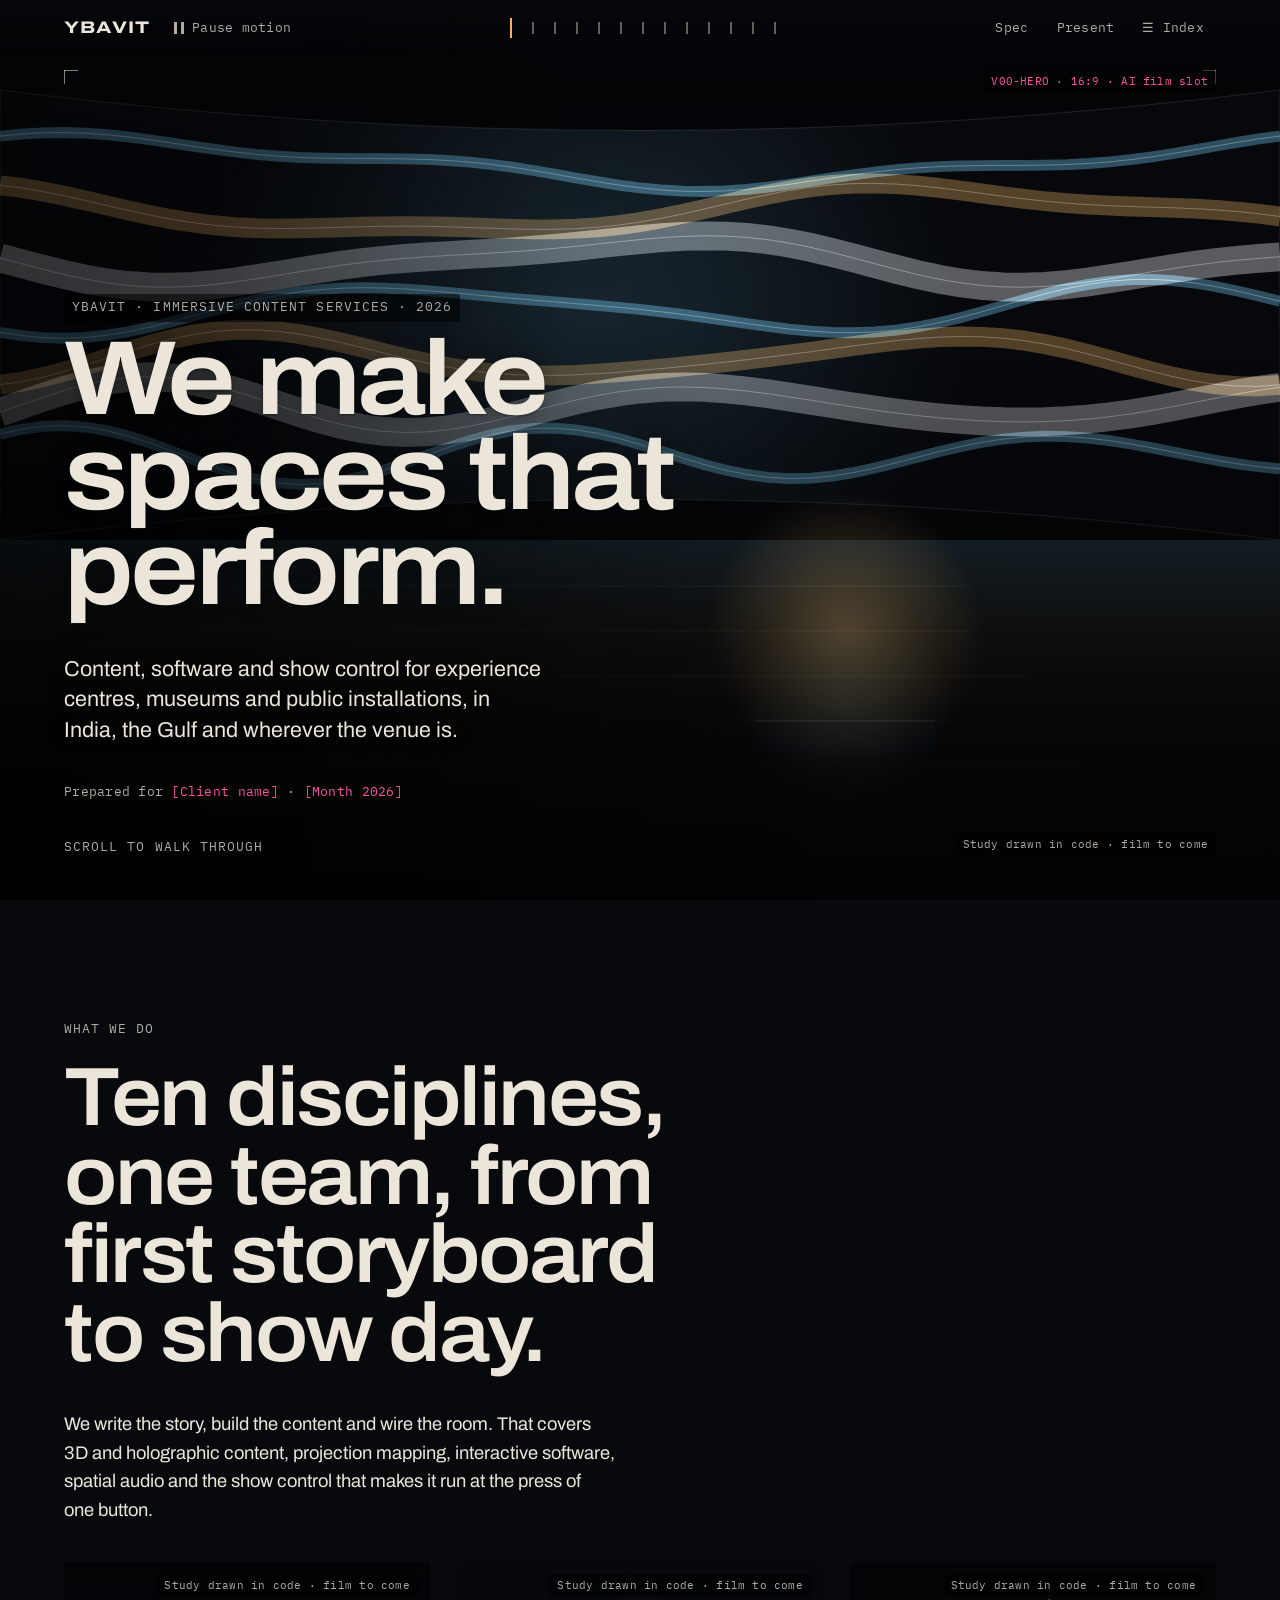
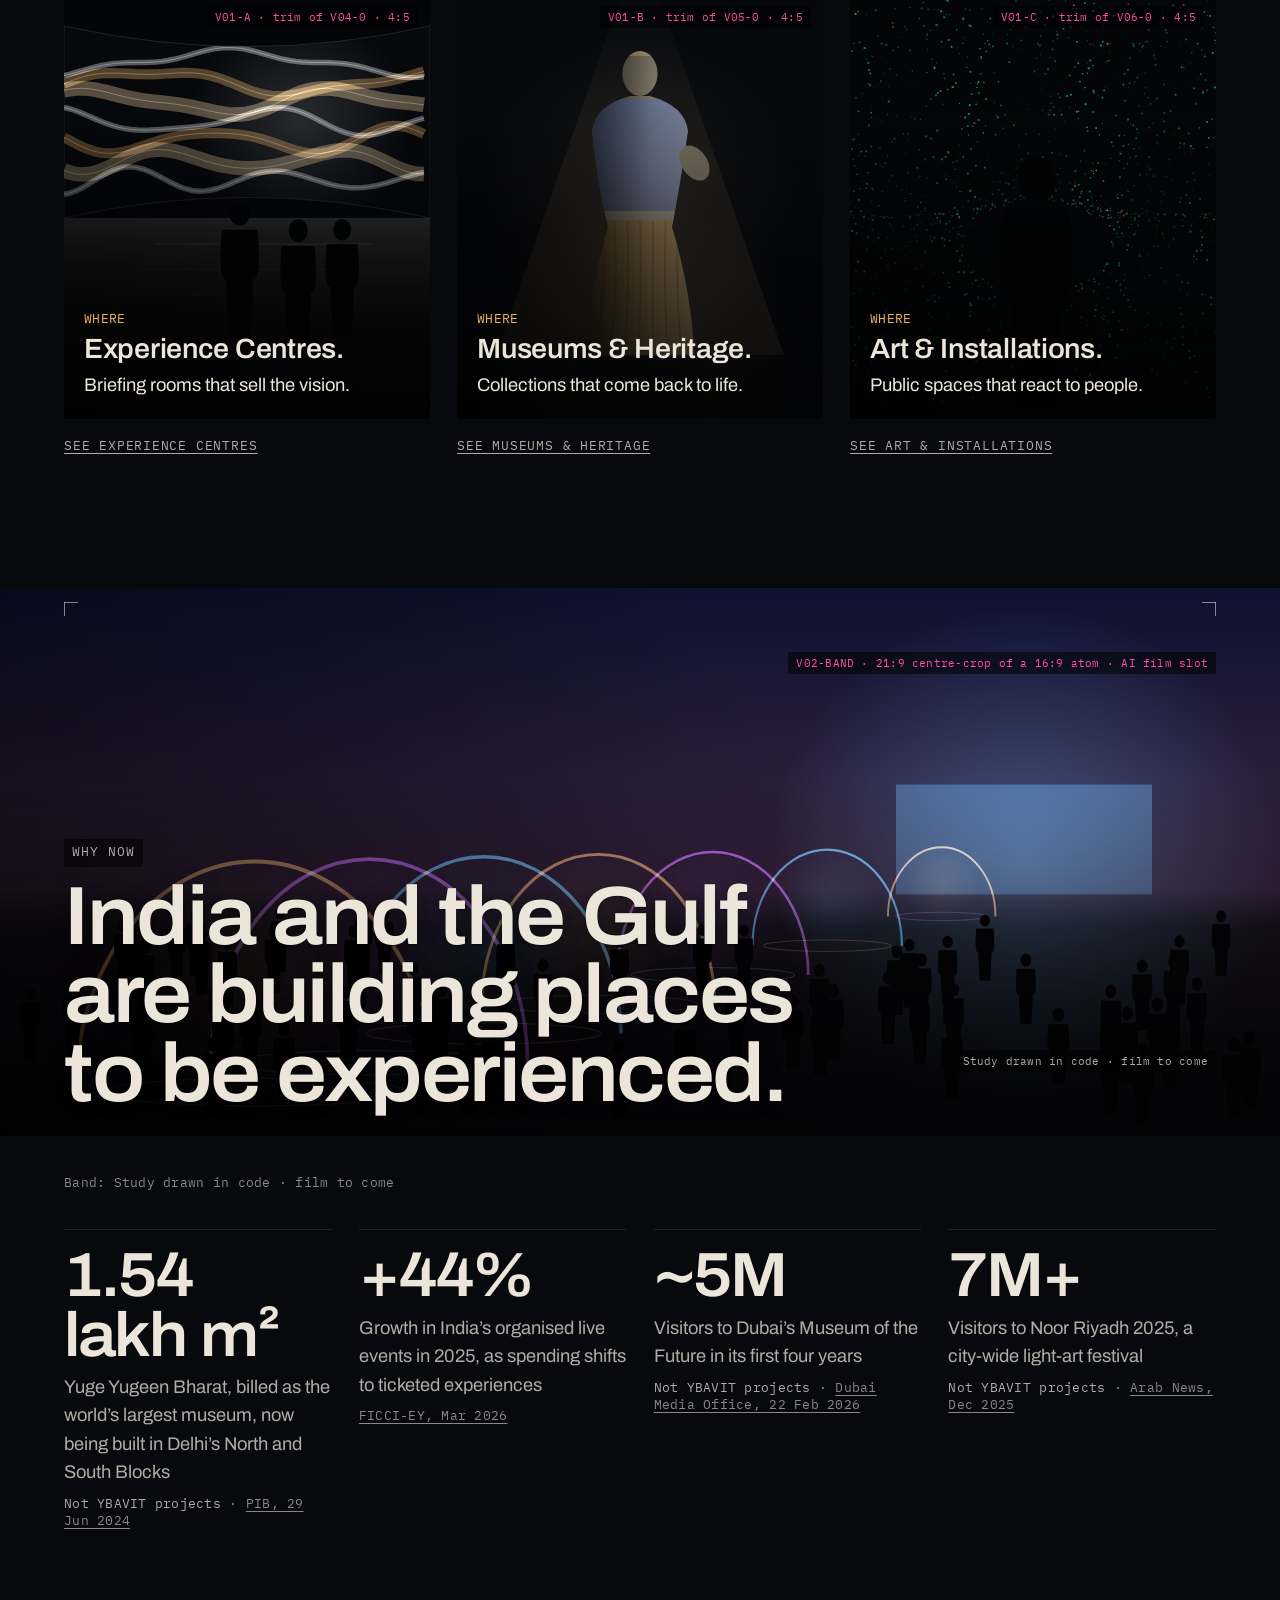
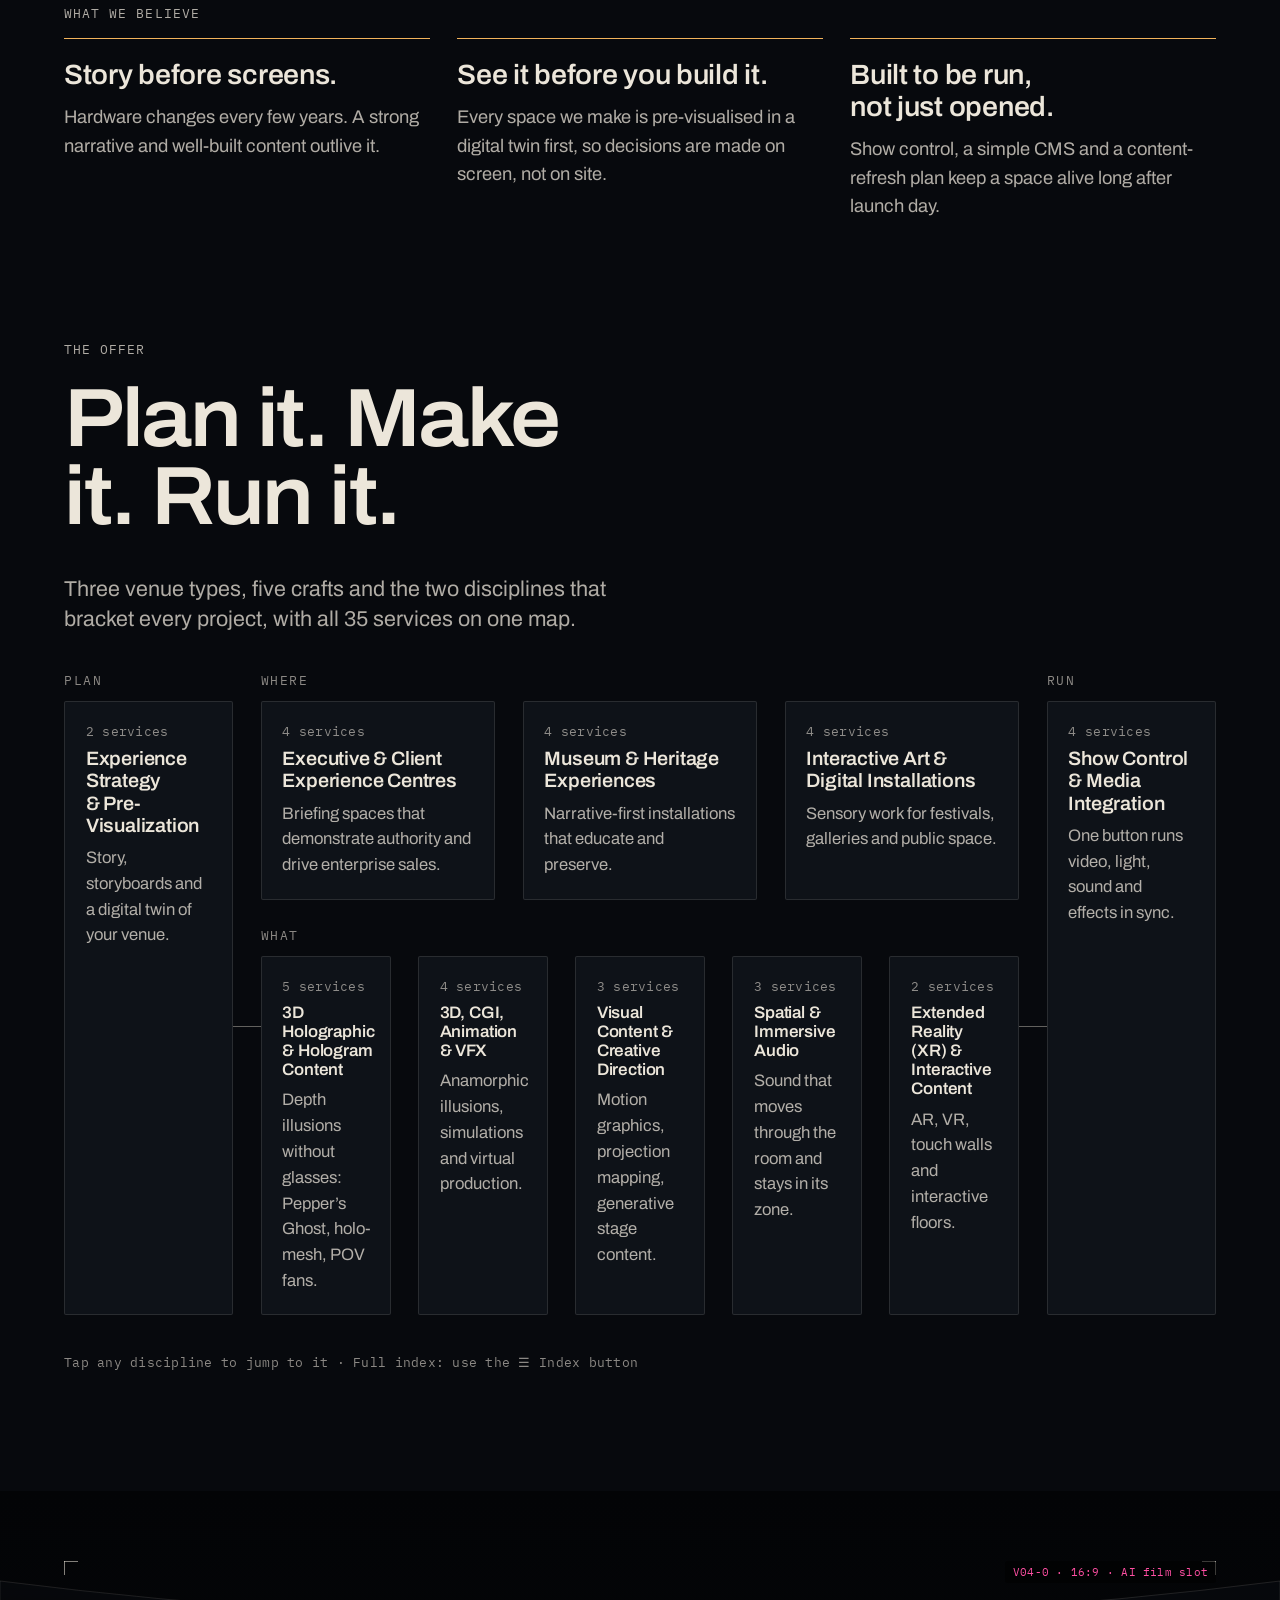
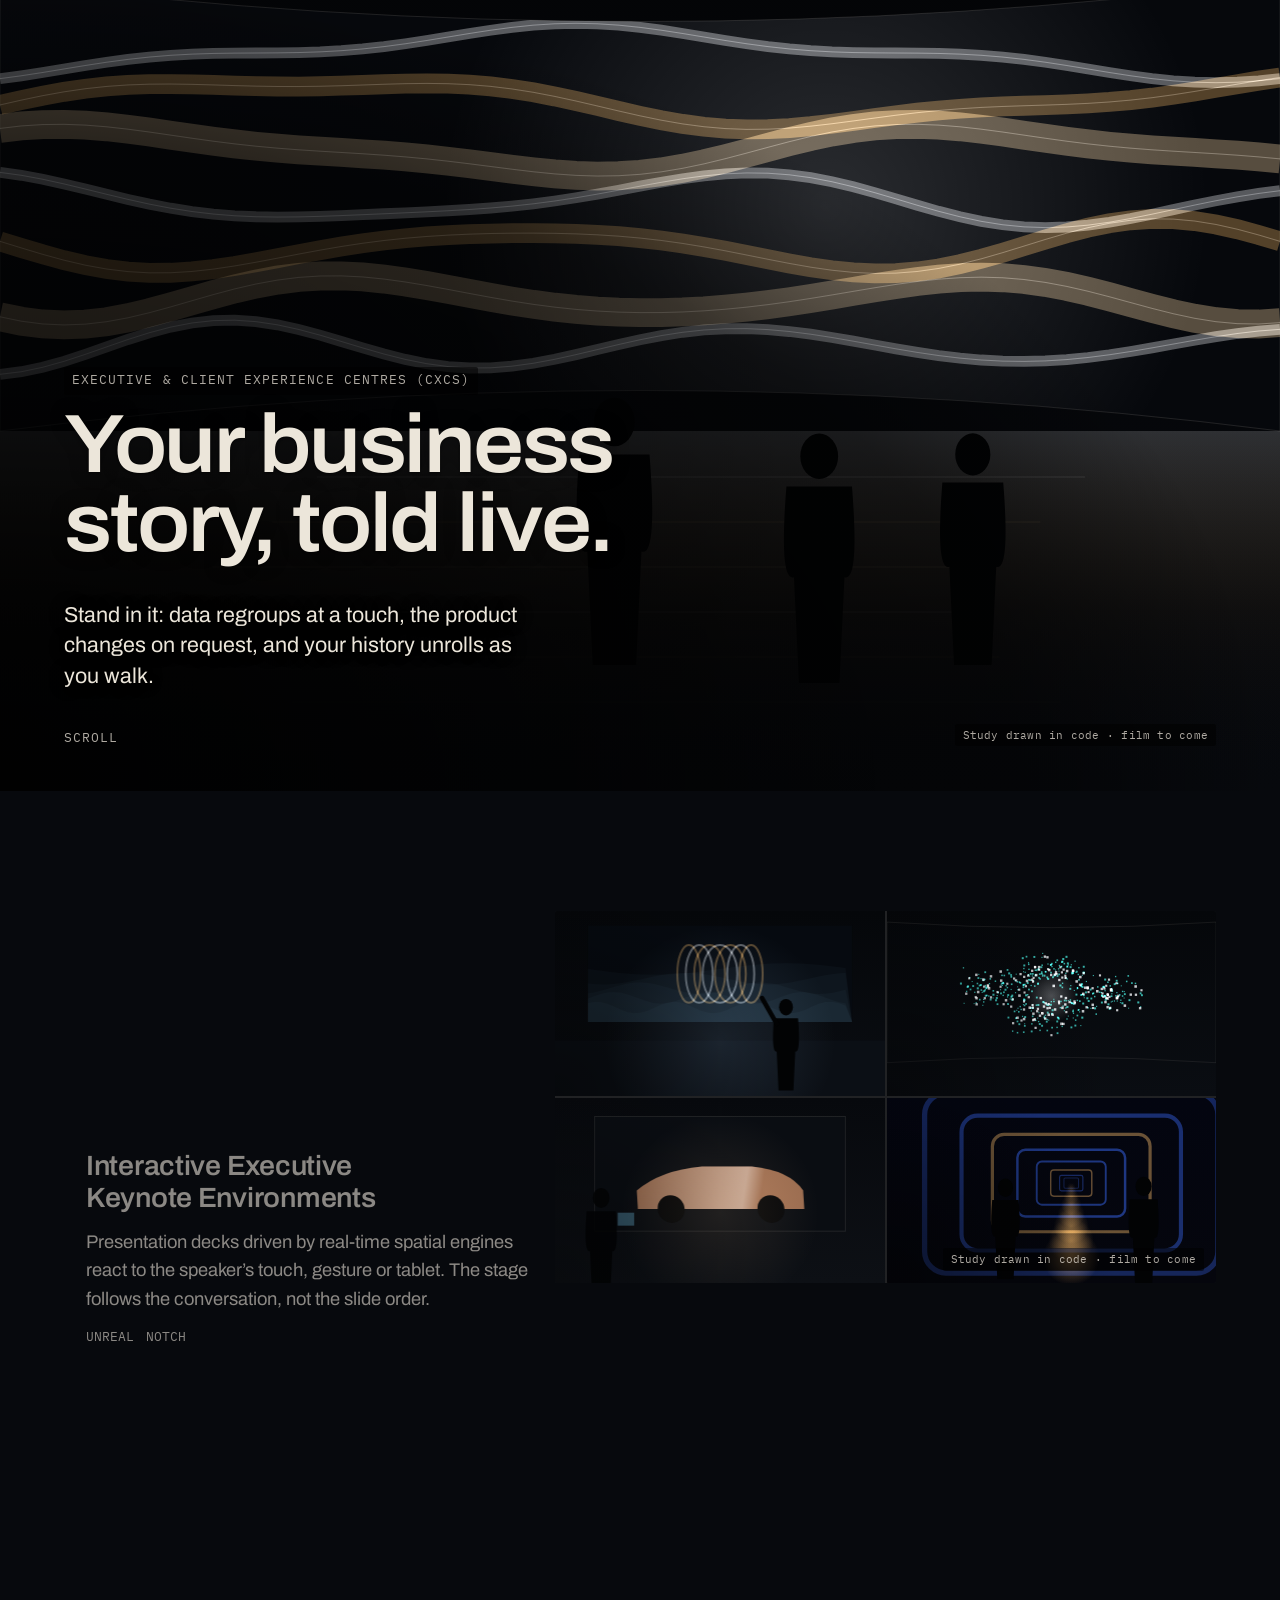
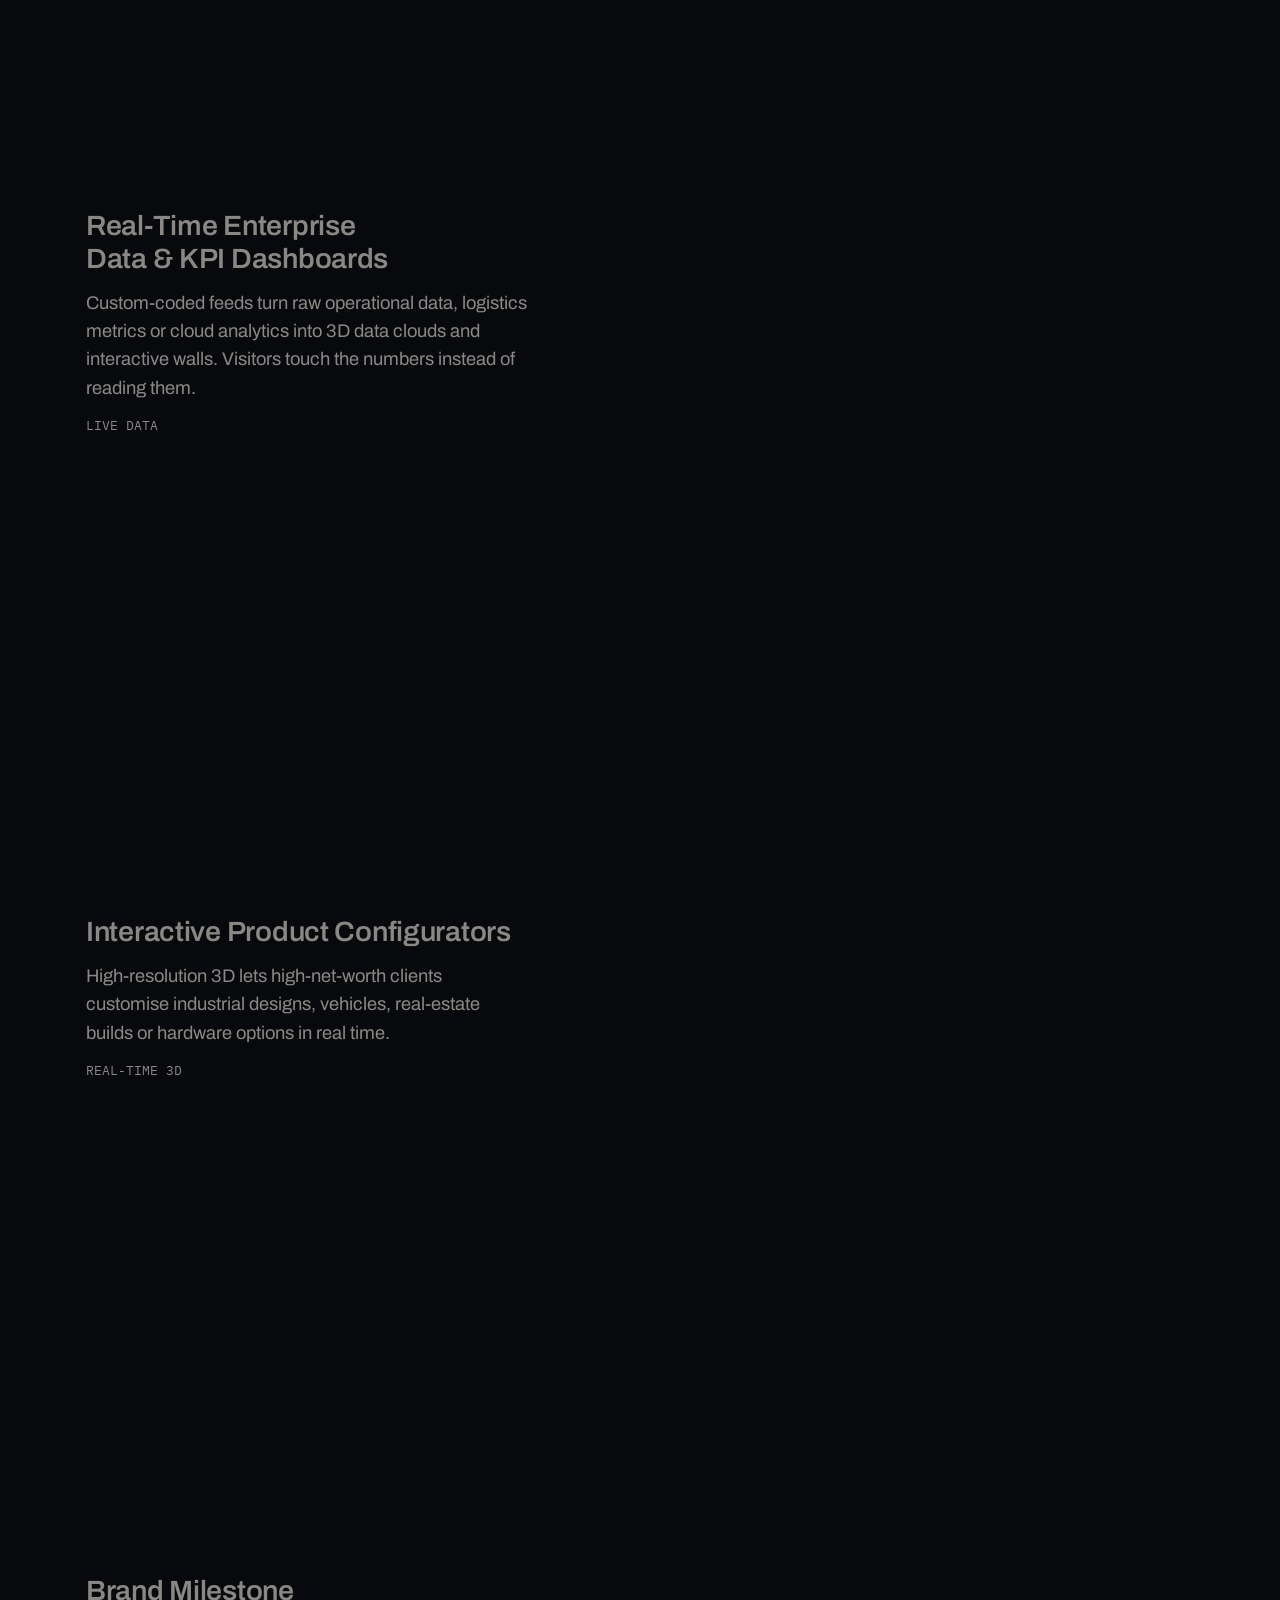
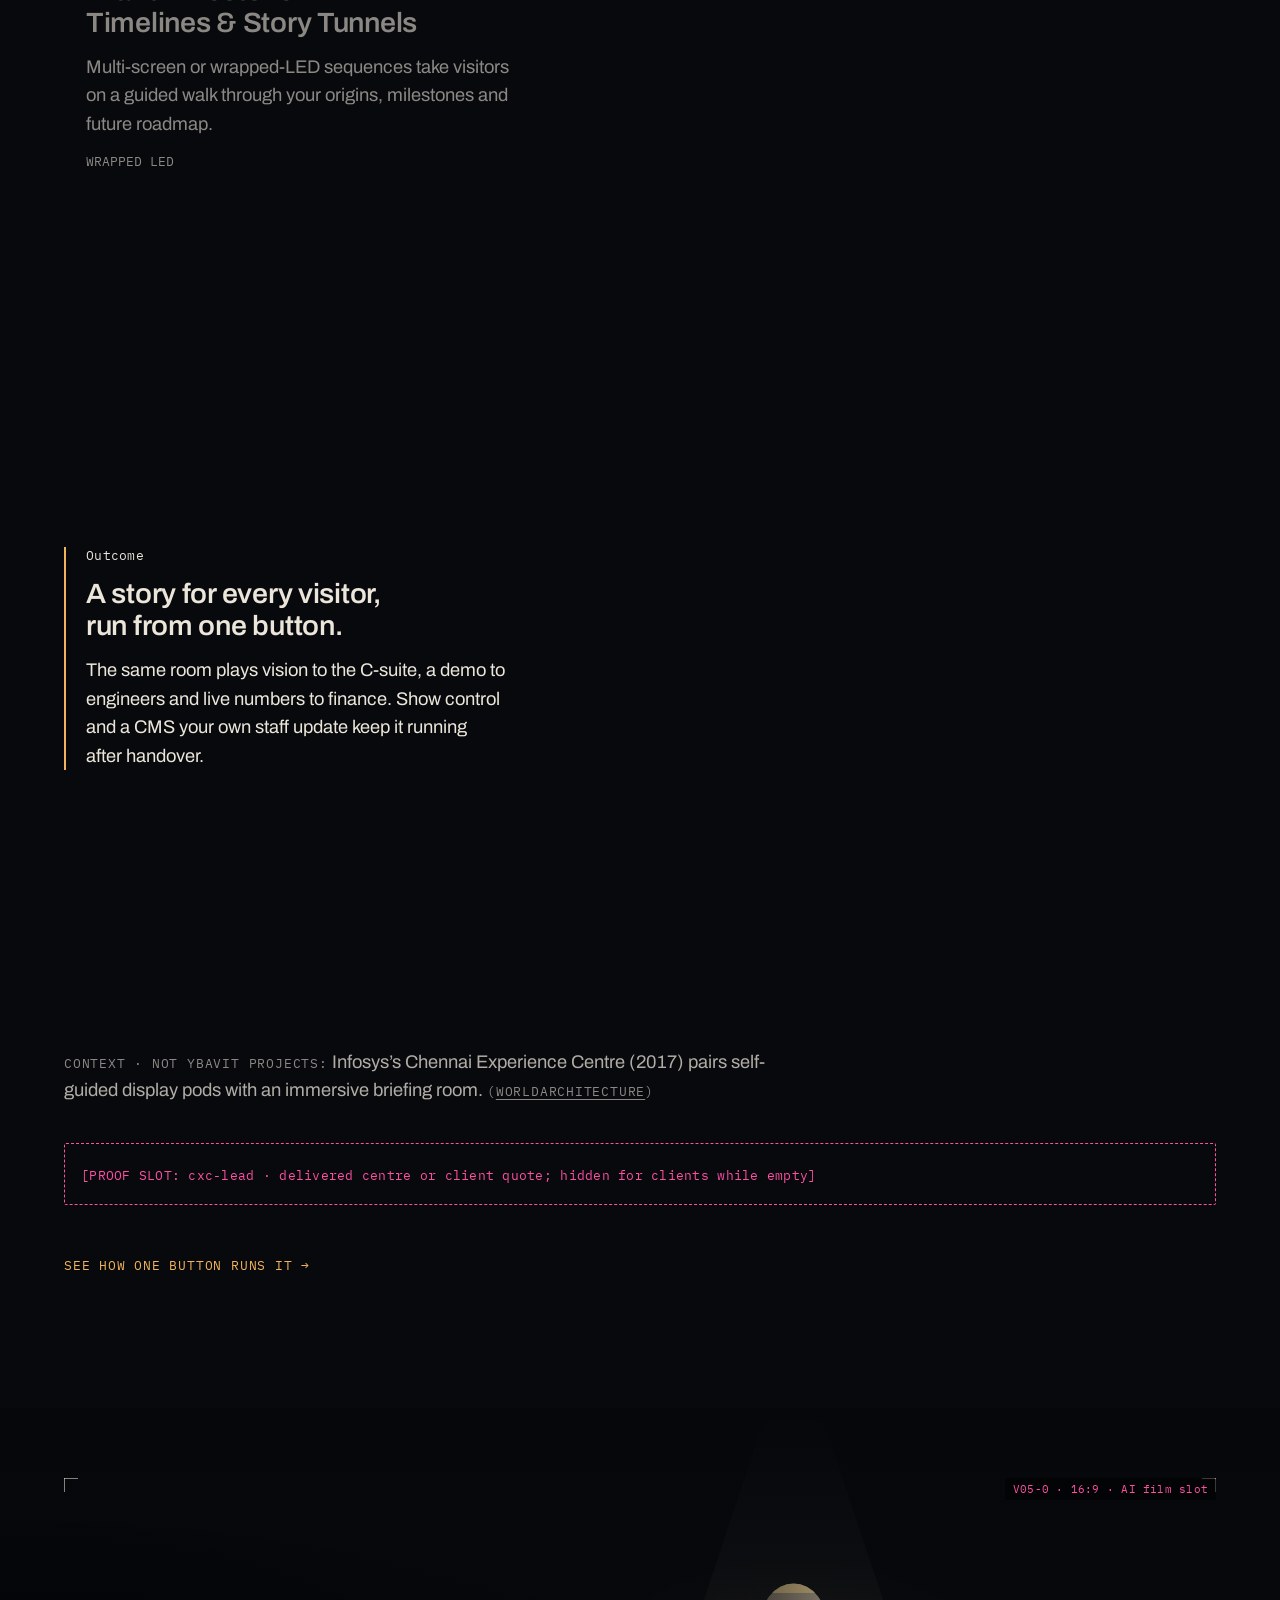
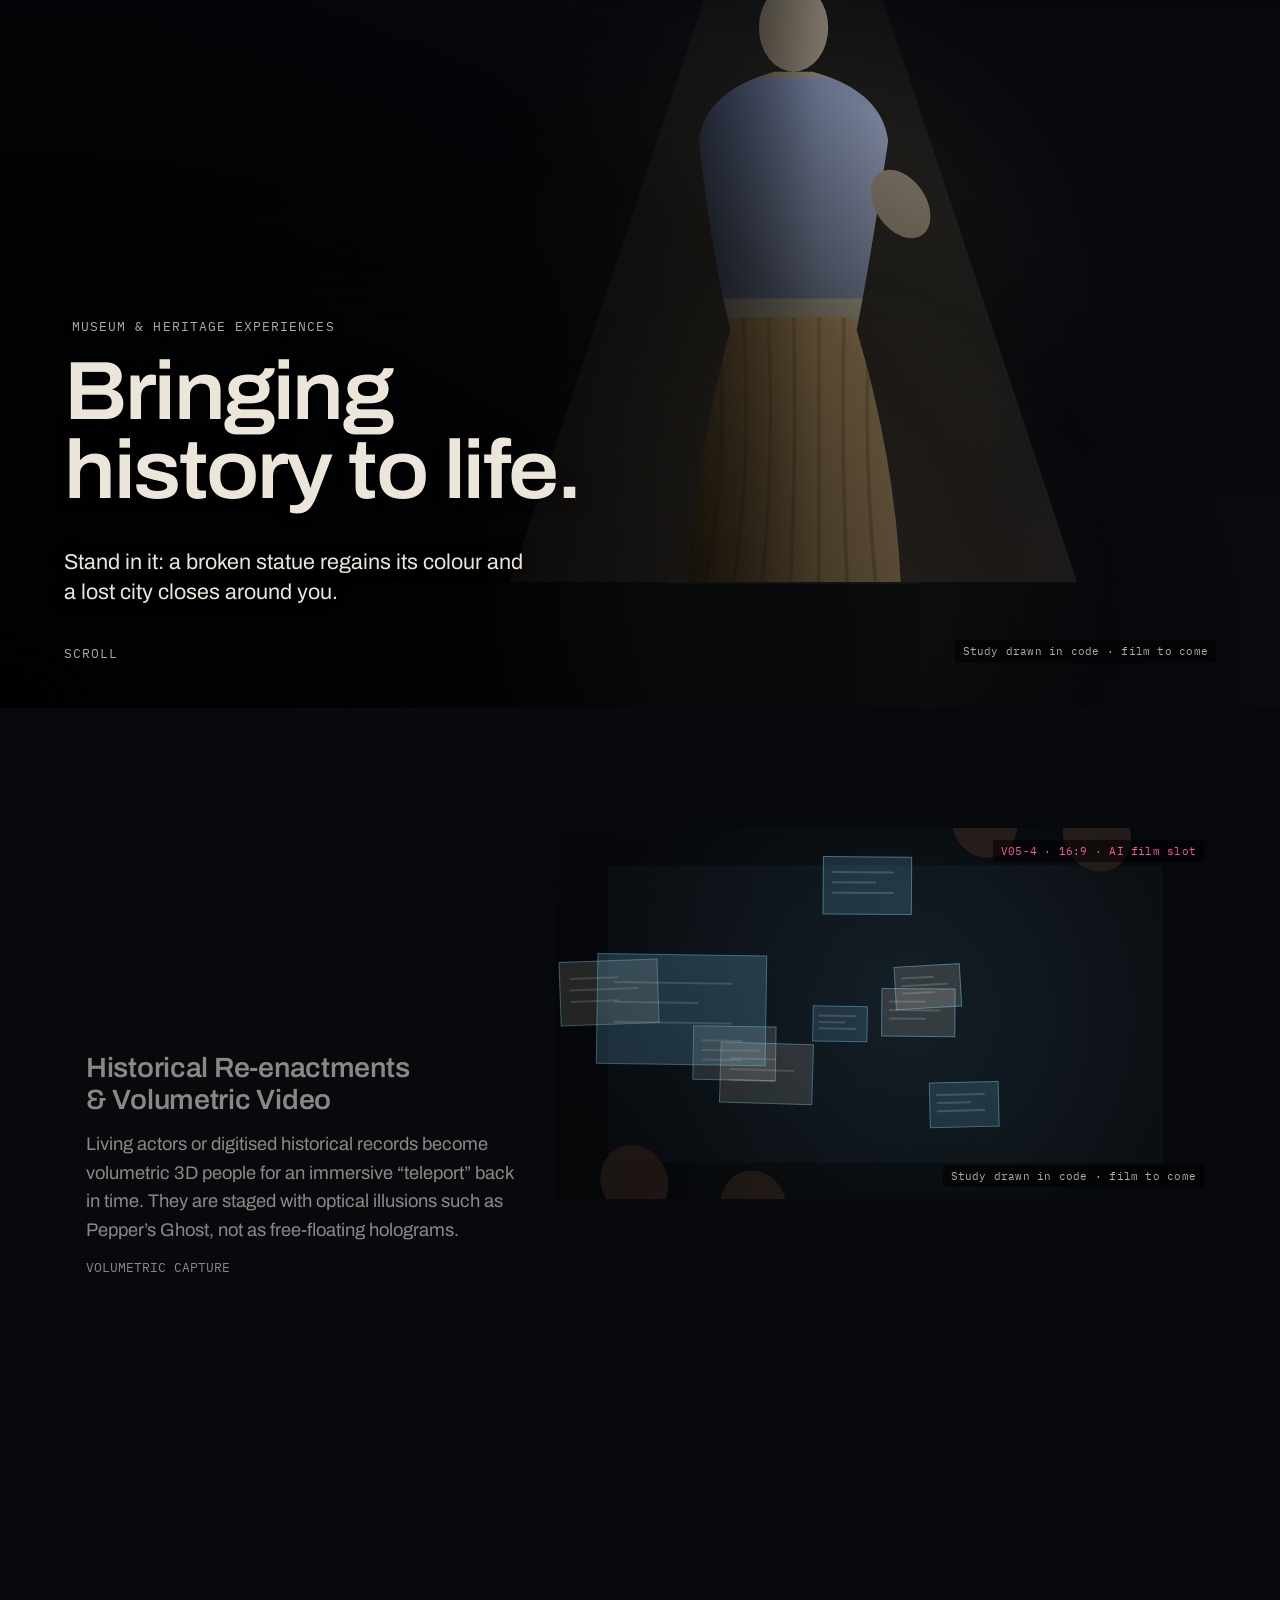
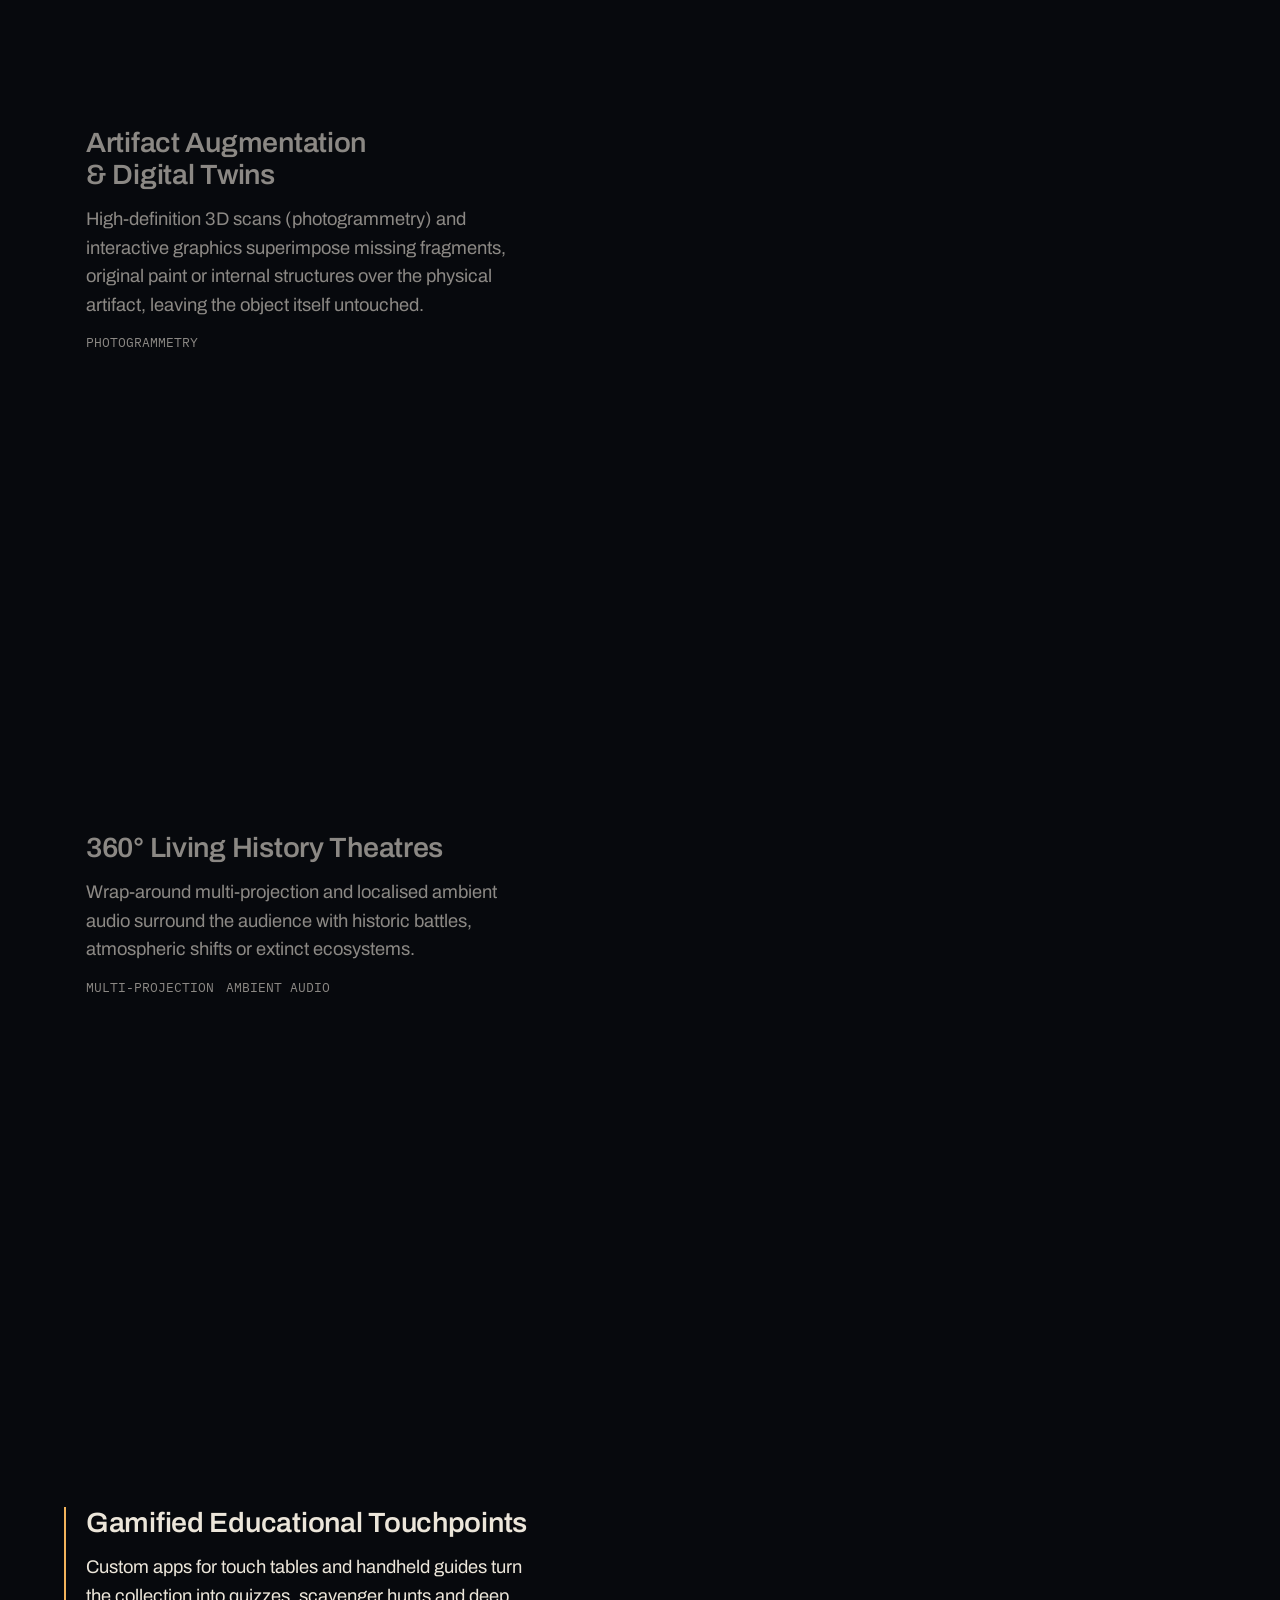
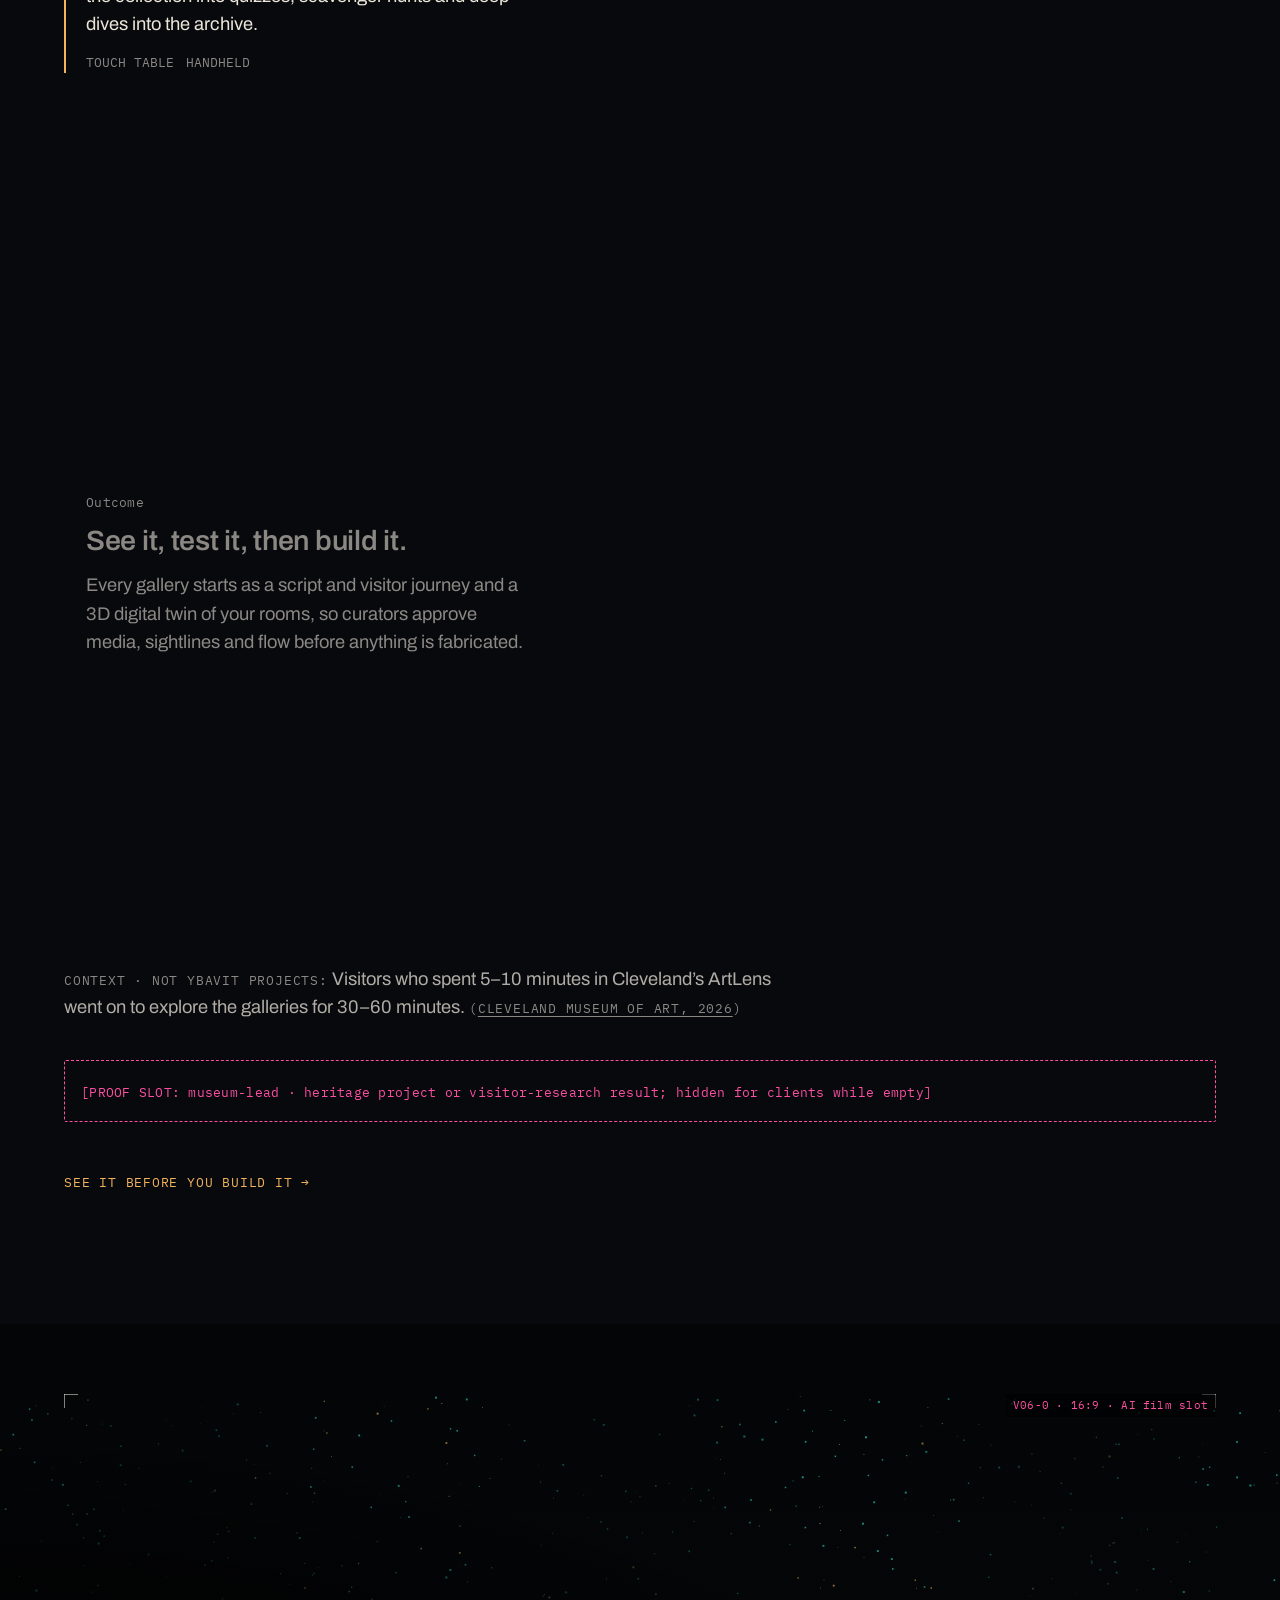
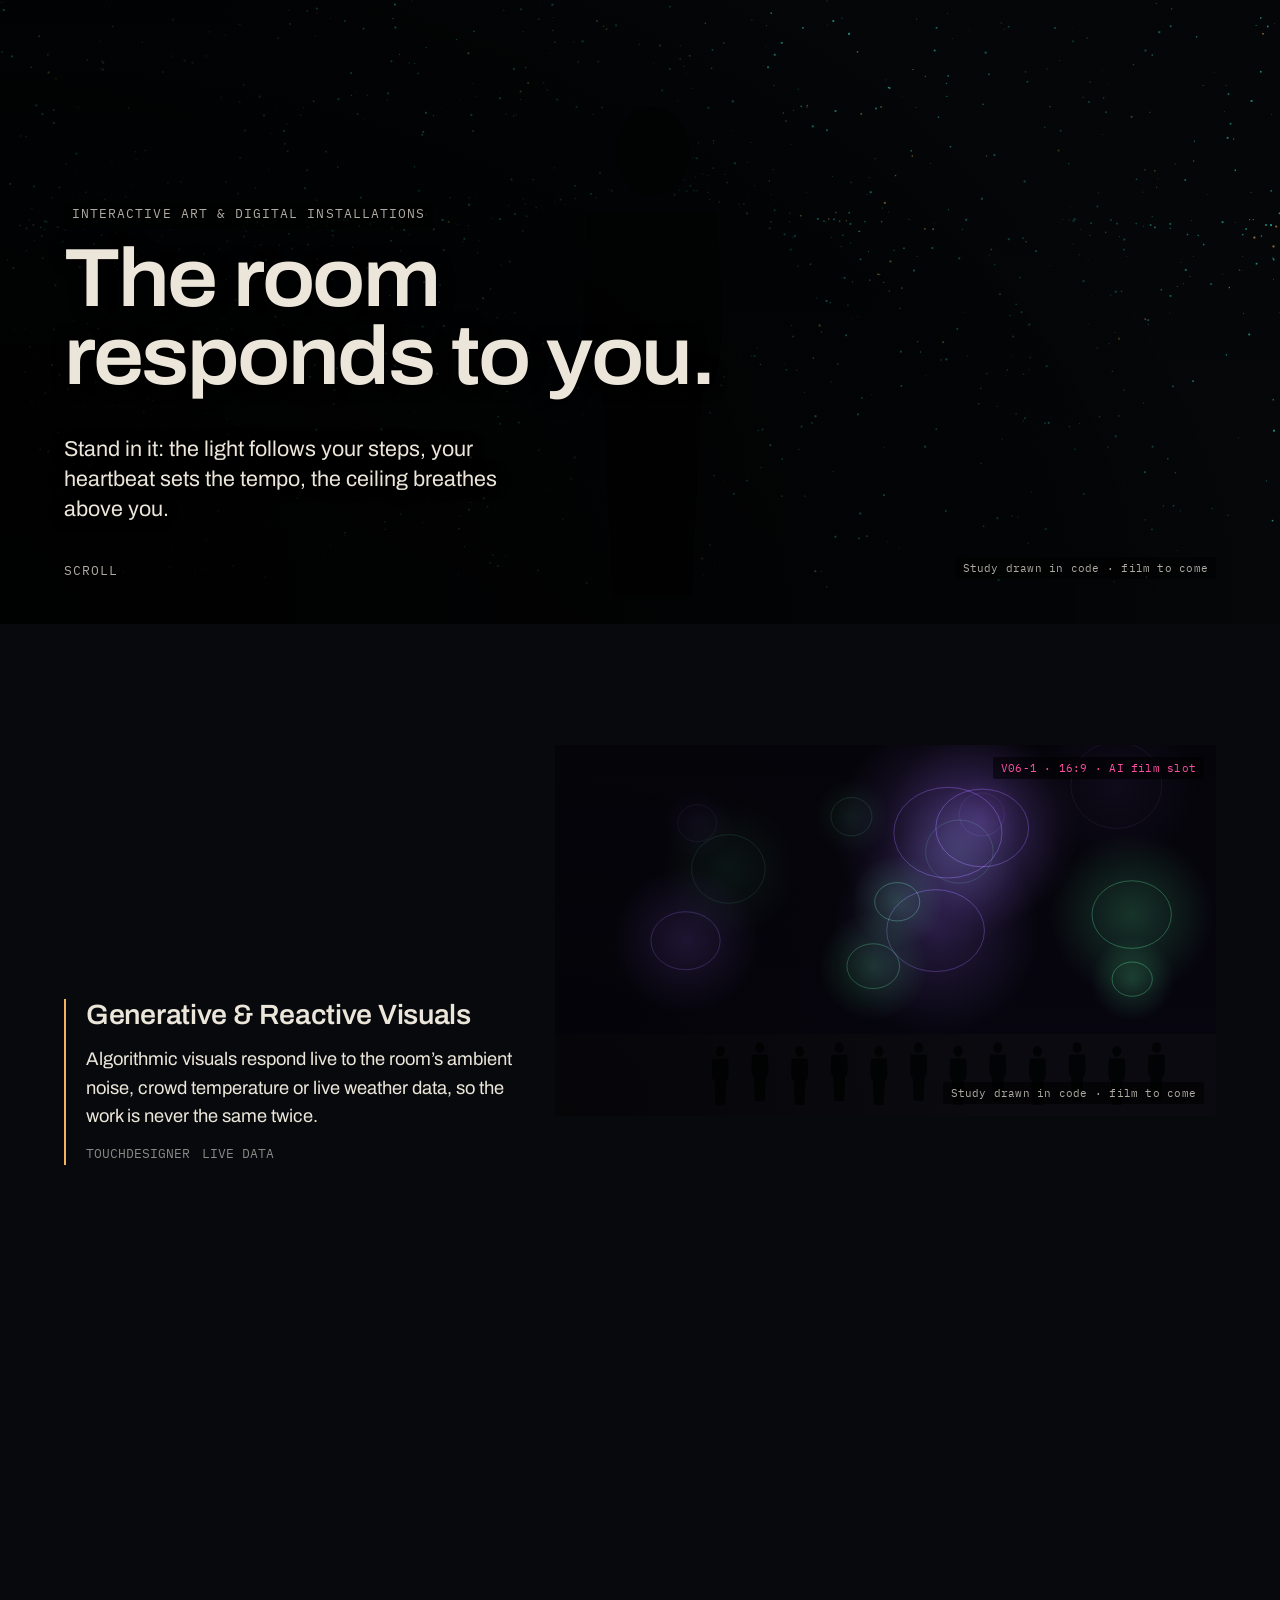
==== index.html @ d9e39ff6 "Add YBAVIT venue walkthrough deck Static site: index.html (deck, Read and Present modes), spec.html " ====
<!doctype html>
<html lang="en-IN">
<head>
<meta charset="utf-8">
<meta name="viewport" content="width=device-width, initial-scale=1, viewport-fit=cover">
<title>YBAVIT Venue Walkthrough</title>
<meta name="description" content="YBAVIT immersive content services: a venue walkthrough in thirteen chapters.">
<meta name="robots" content="noindex">
<link rel="preconnect" href="https://fonts.googleapis.com"><link rel="preconnect" href="https://fonts.gstatic.com" crossorigin>
<link rel="stylesheet" href="https://fonts.googleapis.com/css2?family=Archivo:wdth,wght@62..125,300..800&family=IBM+Plex+Mono:wght@400;500&display=swap">
<link rel="stylesheet" href="css/deck.css">
</head>
<body class="draft">

<a class="skip" href="#main">Skip to the deck</a>
<header class="hdr" id="hdr">
  <div class="hdr-l">
    <span class="wordmark" aria-label="YBAVIT">YBAVIT</span>
    <button type="button" class="btn-ghost mono" id="pauseBtn" aria-pressed="false"><span class="pi" aria-hidden="true"></span><span class="pl">Pause motion</span></button>
  </div>
  <nav class="rail" aria-label="Chapters">
    <ol role="list"><li><a href="#cover" data-rail="cover" aria-label="Cover"><span class="tick" aria-hidden="true"></span></a></li><li><a href="#promise" data-rail="promise" aria-label="Promise"><span class="tick" aria-hidden="true"></span></a></li><li><a href="#why-now" data-rail="why-now" aria-label="The shift"><span class="tick" aria-hidden="true"></span></a></li><li><a href="#offer" data-rail="offer" aria-label="Offer at a glance"><span class="tick" aria-hidden="true"></span></a></li><li><a href="#cxc" data-rail="cxc" aria-label="Experience Centres"><span class="tick" aria-hidden="true"></span></a></li><li><a href="#museums" data-rail="museums" aria-label="Museums &amp; Heritage"><span class="tick" aria-hidden="true"></span></a></li><li><a href="#installations" data-rail="installations" aria-label="Art &amp; Installations"><span class="tick" aria-hidden="true"></span></a></li><li><a href="#crafts" data-rail="crafts" aria-label="Craft explorer"><span class="tick" aria-hidden="true"></span></a></li><li><a href="#previs" data-rail="previs" aria-label="See it before you build it"><span class="tick" aria-hidden="true"></span></a></li><li><a href="#show-control" data-rail="show-control" aria-label="One button, every cue"><span class="tick" aria-hidden="true"></span></a></li><li><a href="#process" data-rail="process" aria-label="How we work together"><span class="tick" aria-hidden="true"></span></a></li><li><a href="#proof" data-rail="proof" aria-label="Proof &amp; people"><span class="tick" aria-hidden="true"></span></a></li><li><a href="#next" data-rail="next" aria-label="Next step"><span class="tick" aria-hidden="true"></span></a></li></ol>
    <span class="rail-now mono" aria-live="off"><span id="railName">Cover</span></span>
  </nav>
  <div class="hdr-r">
    <label class="vf"><span class="mono">Viewing for</span><select id="viewFor" data-viewfor><option value="default">Everyone</option><option value="cxc">Experience centres</option><option value="museum">Museums, heritage &amp; public bodies</option><option value="festival">Festivals &amp; public art</option><option value="brand">Brands &amp; launches</option><option value="realestate">Real-estate sales galleries</option></select></label>
    <button type="button" class="btn-ghost mono draft-only" id="specBtn" aria-haspopup="dialog">Spec</button>
    <button type="button" class="btn-ghost mono" id="presentBtn" aria-haspopup="dialog">Present</button>
    <button type="button" class="btn-ghost mono" id="indexBtn" aria-haspopup="dialog"><span aria-hidden="true">☰</span> Index</button>
  </div>
</header>
<main id="main">

<section class="ch t1 cover" id="cover" data-n="0" aria-labelledby="h-cover">
  <figure class="film film-bleed" data-slot="V00-HERO" data-slot-m="V00-HERO-M">
  <div class="film-media" aria-hidden="true"></div>
  <figcaption class="sr-only">A dark architectural experience space at night: a curved LED wall, a reflective floor and a low glass plinth.</figcaption>
  <span class="badge mono"><span class="draft-only">Study drawn in code · film to come</span><span class="client-only">Illustrative study · drawn in code</span></span>
  <span class="slot-tag mono draft-only">V00-HERO · 16:9 · AI film slot</span>
</figure>
  <div class="scrim scrim-t1" aria-hidden="true"></div>
  
  <div class="opener-text frame">
    <div class="ot">
      <p class="eyebrow mono plate">YBAVIT · Immersive content services · 2026</p>
      <h1 id="h-cover" class="hero">We make spaces that perform.</h1>
      <p class="lead">Content, software and show control for experience centres, museums and public installations, in India, the Gulf and wherever the venue is.</p>
      <p class="draft-only mono prepared">Prepared for <span class="ph">[Client name]</span> · <span class="ph">[Month 2026]</span></p>
      <p class="cue mono"><span class="read-cue">Scroll to walk through</span><span class="present-cue">Press → to begin</span></p>
    </div>
  </div>
</section>

<section class="ch t3 promise" id="promise" data-n="1" aria-labelledby="h-promise">
  <div class="frame">
    <div class="ch-head">
      <p class="eyebrow mono">What we do</p>
      <h2 id="h-promise" class="display">Ten disciplines, one team, from first storyboard to show day.</h2>
      <p class="body measure">We write the story, build the content and wire the room. That covers 3D and holographic content, projection mapping, interactive software, spatial audio and the show control that makes it run at the press of one button.</p>
    </div>
    <ol class="trip" role="list">
      
      <li class="trip-card" style="--i:0">
        <div class="card45">
          <figure class="film film-card" data-slot="V01-A">
  <div class="film-media" aria-hidden="true"></div>
  <figcaption class="sr-only">Dark executive briefing centre: silhouettes stand before a floor-to-ceiling wraparound LED wall whose white-and-amber light ribbons drift, spill onto a polished floor and return to their start.</figcaption>
  <span class="badge mono"><span class="draft-only">Study drawn in code · film to come</span><span class="client-only">Illustrative study · drawn in code</span></span>
  <span class="slot-tag mono draft-only">V01-A · trim of V04-0 · 4:5</span>
</figure>
          <div class="scrim scrim-card" aria-hidden="true"></div>
          <div class="card-text"><p class="mono label">WHERE</p><h3 class="h3">Experience Centres.</h3><p class="body">Briefing rooms that sell the vision.</p></div>
        </div>
        <a class="jump mono" href="#cxc">See Experience Centres</a>
      </li>
      <li class="trip-card" style="--i:1">
        <div class="card45">
          <figure class="film film-card" data-slot="V01-B">
  <div class="film-media" aria-hidden="true"></div>
  <figcaption class="sr-only">Night gallery: a generic weathered stone figure under one spotlight as projected light paints back ochre, lapis and gold pigment, then fades to bare stone, closing the loop.</figcaption>
  <span class="badge mono"><span class="draft-only">Study drawn in code · film to come</span><span class="client-only">Illustrative study · drawn in code</span></span>
  <span class="slot-tag mono draft-only">V01-B · trim of V05-0 · 4:5</span>
</figure>
          <div class="scrim scrim-card" aria-hidden="true"></div>
          <div class="card-text"><p class="mono label">WHERE</p><h3 class="h3">Museums & Heritage.</h3><p class="body">Collections that come back to life.</p></div>
        </div>
        <a class="jump mono" href="#museums">See Museums & Heritage</a>
      </li>
      <li class="trip-card" style="--i:2">
        <div class="card45">
          <figure class="film film-card" data-slot="V01-C">
  <div class="film-media" aria-hidden="true"></div>
  <figcaption class="sr-only">A dark room whose floor and walls carry a projected teal-and-amber particle field; one silhouetted visitor crosses the right two-thirds as the particles part and close behind, with the first and last frames showing the empty room.</figcaption>
  <span class="badge mono"><span class="draft-only">Study drawn in code · film to come</span><span class="client-only">Illustrative study · drawn in code</span></span>
  <span class="slot-tag mono draft-only">V01-C · trim of V06-0 · 4:5</span>
</figure>
          <div class="scrim scrim-card" aria-hidden="true"></div>
          <div class="card-text"><p class="mono label">WHERE</p><h3 class="h3">Art & Installations.</h3><p class="body">Public spaces that react to people.</p></div>
        </div>
        <a class="jump mono" href="#installations">See Art & Installations</a>
      </li>
    </ol>
  </div>
</section>

<section class="ch why" id="why-now" data-n="2" aria-labelledby="h-why">
  <div class="band-wrap">
    <figure class="film film-band" data-slot="V02-BAND">
  <div class="film-media" aria-hidden="true"></div>
  <figcaption class="sr-only">Dusk, wide and slightly high angle: crowds drift through a large outdoor light installation, with luminous arches, projected ground patterns and a facade glowing in the distance.</figcaption>
  <span class="badge mono"><span class="draft-only">Study drawn in code · film to come</span><span class="client-only">Illustrative study · drawn in code</span></span>
  <span class="slot-tag mono draft-only">V02-BAND · 21:9 centre-crop of a 16:9 atom · AI film slot</span>
</figure>
    <div class="scrim scrim-t1" aria-hidden="true"></div>
    
    <div class="band-text frame"><div class="ot">
      <p class="eyebrow mono plate">Why now</p>
      <h2 id="h-why" class="display">India and the Gulf are building places to be experienced.</h2>
    </div></div>
  </div>
  <div class="frame why-body">
    <p class="mono caption-ai"><span class="draft-only">Band: Study drawn in code · film to come</span><span class="client-only">Band: illustrative study · not a real venue</span></p>
    <ul class="tiles" role="list" aria-label="Market signals">
      
      <li class="tile" data-tile="YYB">
        <p class="fig display">1.54 lakh m²</p>
        <p class="body">Yuge Yugeen Bharat, billed as the world’s largest museum, now being built in Delhi’s North and South Blocks</p>
        <p class="src mono"><span class="not-ours">Not YBAVIT projects</span> · <a href="https://www.pib.gov.in/PressReleaseIframePage.aspx?PRID=2029510" target="_blank" rel="noopener">PIB, 29 Jun 2024</a></p>
      </li>
      <li class="tile" data-tile="ART" hidden>
        <p class="fig display">4.79 lakh</p>
        <p class="body">Artefacts digitised across 8 national museums, raw material for digital twins</p>
        <p class="src mono"><a href="https://www.pib.gov.in/PressReleasePage.aspx?PRID=2293811&amp;reg=48&amp;lang=2" target="_blank" rel="noopener">PIB, 3 Aug 2026</a></p>
      </li>
      <li class="tile" data-tile="LIVE">
        <p class="fig display">+44%</p>
        <p class="body">Growth in India’s organised live events in 2025, as spending shifts to ticketed experiences</p>
        <p class="src mono"><a href="https://www.ey.com/en_in/newsroom/2026/03/india-s-media-and-entertainment-sector-grew-9-percent-to-inr-2-point-78-trillion-in-2025-driven-by-digital-and-live-experiences-ficci-ey-report" target="_blank" rel="noopener">FICCI-EY, Mar 2026</a></p>
      </li>
      <li class="tile" data-tile="GCC" hidden>
        <p class="fig display">2,117</p>
        <p class="body">Global Capability Centres in India, each a potential client experience centre</p>
        <p class="src mono"><a href="https://zinnov.com/centers-of-excellence/zinnov-nasscom-india-gcc-landscape-2026-report/" target="_blank" rel="noopener">Zinnov–Nasscom, 2026</a></p>
      </li>
      <li class="tile" data-tile="MOTF">
        <p class="fig display">~5M</p>
        <p class="body">Visitors to Dubai’s Museum of the Future in its first four years</p>
        <p class="src mono"><span class="not-ours">Not YBAVIT projects</span> · <a href="https://mediaoffice.ae/en/news/2026/february/22-02/museum-of-the-future" target="_blank" rel="noopener">Dubai Media Office, 22 Feb 2026</a></p>
      </li>
      <li class="tile" data-tile="NOOR">
        <p class="fig display">7M+</p>
        <p class="body">Visitors to Noor Riyadh 2025, a city-wide light-art festival</p>
        <p class="src mono"><span class="not-ours">Not YBAVIT projects</span> · <a href="https://www.arabnews.com/node/2625283/saudi-arabia" target="_blank" rel="noopener">Arab News, Dec 2025</a></p>
      </li>
      <li class="tile" data-tile="GIGA" hidden>
        <p class="fig display">US$196bn</p>
        <p class="body">Saudi giga-project contracts awarded, with an US$808bn pipeline</p>
        <p class="src mono"><span class="not-ours">Not YBAVIT projects</span> · <a href="https://www.thenationalnews.com/business/2025/10/06/contract-value-of-saudi-giga-projects-jumps-20-to-196-billion/" target="_blank" rel="noopener">Knight Frank via The National, 6 Oct 2025</a></p>
      </li>
      <li class="tile" data-tile="EXPO" hidden>
        <p class="fig display">40M</p>
        <p class="body">Visitors expected at Expo 2030 Riyadh</p>
        <p class="src mono"><span class="not-ours">Not YBAVIT projects</span> · <a href="https://saudipedia.com/en/riyadh-expo-2030" target="_blank" rel="noopener">Saudipedia (secondary source, verify before use)</a></p>
      </li>
      <li class="tile" data-tile="OFFPLAN" hidden>
        <p class="fig display">≈70%</p>
        <p class="body">Share of Dubai residential sales made off-plan, before the building exists (Nov 2025)</p>
        <p class="src mono"><a href="https://www.khaleejtimes.com/business/off-plan-sales-dominate-as-dubai-realty-charges-into-2026" target="_blank" rel="noopener">Khaleej Times, 11 Dec 2025</a></p>
      </li>
    </ul>
    <div class="beliefs">
      <p class="eyebrow mono">What we believe</p>
      <ol class="belief-row" role="list">
        <li><h3 class="h3">Story before screens.</h3><p class="body">Hardware changes every few years. A strong narrative and well-built content outlive it.</p></li>
        <li><h3 class="h3">See it before you build it.</h3><p class="body">Every space we make is pre-visualised in a digital twin first, so decisions are made on screen, not on site.</p></li>
        <li><h3 class="h3">Built to be run, not just opened.</h3><p class="body">Show control, a simple CMS and a content-refresh plan keep a space alive long after launch day.</p></li>
      </ol>
    </div>
  </div>
</section>

<section class="ch t4 offer" id="offer" data-n="3" aria-labelledby="h-offer">
  <div class="frame">
    <div class="ch-head">
      <p class="eyebrow mono">The offer</p>
      <h2 id="h-offer" class="display">Plan it. Make it. Run it.</h2>
      <p class="lead measure">Three venue types, five crafts and the two disciplines that bracket every project, with all 35 services on one map.</p>
    </div>
    <div class="omap">
      <div class="oband oband-plan"><p class="mono band-label">PLAN</p><ul role="list">
      <li class="otile" data-disc="10" data-band="PLAN">
        <a href="#previs" class="otile-link">
          <span class="otile-media" aria-hidden="true"><figure class="film film-preview" data-slot="P10">
  <div class="film-media" aria-hidden="true"></div>
  <figcaption class="sr-only">First choice is a real capture of a grey-box twin, made in-house in Disguise or Unreal; it carries no AI badge.</figcaption>
  <span class="badge mono"><span class="draft-only">Study drawn in code · film to come</span><span class="client-only">Illustrative study · drawn in code</span></span>
  <span class="slot-tag mono draft-only">P10 · trim of V08-2 · 640×360</span>
</figure></span>
          <span class="otile-top mono"><span>2 services</span></span>
          <span class="otile-name h3">Experience Strategy &amp; Pre-Visualization</span>
          <span class="otile-line body">Story, storyboards and a digital twin of your venue.</span>
        </a>
      </li></ul></div>
      <div class="oband-mid">
        <div class="oband oband-where"><p class="mono band-label">WHERE</p><ul role="list">
      <li class="otile" data-disc="01" data-band="WHERE">
        <a href="#cxc" class="otile-link">
          <span class="otile-media" aria-hidden="true"><figure class="film film-preview" data-slot="P01">
  <div class="film-media" aria-hidden="true"></div>
  <figcaption class="sr-only">Dark executive briefing centre: silhouettes stand before a floor-to-ceiling wraparound LED wall whose white-and-amber light ribbons drift, spill onto a polished floor and return to their start.</figcaption>
  <span class="badge mono"><span class="draft-only">Study drawn in code · film to come</span><span class="client-only">Illustrative study · drawn in code</span></span>
  <span class="slot-tag mono draft-only">P01 · trim of V04-0 · 640×360</span>
</figure></span>
          <span class="otile-top mono"><span>4 services</span></span>
          <span class="otile-name h3">Executive &amp; Client Experience Centres</span>
          <span class="otile-line body">Briefing spaces that demonstrate authority and drive enterprise sales.</span>
        </a>
      </li>
      <li class="otile" data-disc="02" data-band="WHERE">
        <a href="#museums" class="otile-link">
          <span class="otile-media" aria-hidden="true"><figure class="film film-preview" data-slot="P02">
  <div class="film-media" aria-hidden="true"></div>
  <figcaption class="sr-only">Night gallery: a generic weathered stone figure under one spotlight as projected light paints back ochre, lapis and gold pigment, then fades to bare stone, closing the loop.</figcaption>
  <span class="badge mono"><span class="draft-only">Study drawn in code · film to come</span><span class="client-only">Illustrative study · drawn in code</span></span>
  <span class="slot-tag mono draft-only">P02 · trim of V05-0 · 640×360</span>
</figure></span>
          <span class="otile-top mono"><span>4 services</span></span>
          <span class="otile-name h3">Museum &amp; Heritage Experiences</span>
          <span class="otile-line body">Narrative-first installations that educate and preserve.</span>
        </a>
      </li>
      <li class="otile" data-disc="03" data-band="WHERE">
        <a href="#installations" class="otile-link">
          <span class="otile-media" aria-hidden="true"><figure class="film film-preview" data-slot="P03">
  <div class="film-media" aria-hidden="true"></div>
  <figcaption class="sr-only">A dark room whose floor and walls carry a projected teal-and-amber particle field; one silhouetted visitor crosses the right two-thirds as the particles part and close behind, with the first and last frames showing the empty room.</figcaption>
  <span class="badge mono"><span class="draft-only">Study drawn in code · film to come</span><span class="client-only">Illustrative study · drawn in code</span></span>
  <span class="slot-tag mono draft-only">P03 · trim of V06-0 · 640×360</span>
</figure></span>
          <span class="otile-top mono"><span>4 services</span></span>
          <span class="otile-name h3">Interactive Art &amp; Digital Installations</span>
          <span class="otile-line body">Sensory work for festivals, galleries and public space.</span>
        </a>
      </li></ul></div>
        <div class="oband oband-what"><p class="mono band-label">WHAT</p><ul role="list">
      <li class="otile" data-disc="04" data-band="WHAT">
        <a href="#craft-holographic" class="otile-link">
          <span class="otile-media" aria-hidden="true"><figure class="film film-preview" data-slot="P04">
  <div class="film-media" aria-hidden="true"></div>
  <figcaption class="sr-only">Seen at eye level from the front seats, an unbranded product form fades up as a reflection in a faintly visible angled glass plane above a low black stage.</figcaption>
  <span class="badge mono"><span class="draft-only">Study drawn in code · film to come</span><span class="client-only">Illustrative study · drawn in code</span></span>
  <span class="slot-tag mono draft-only">P04 · trim of V07-04 · 640×360</span>
</figure></span>
          <span class="otile-top mono"><span>5 services</span></span>
          <span class="otile-name h3">3D Holographic &amp; Hologram Content</span>
          <span class="otile-line body">Depth illusions without glasses: Pepper’s Ghost, holo-mesh, POV fans.</span>
        </a>
      </li>
      <li class="otile" data-disc="05" data-band="WHAT">
        <a href="#craft-cgi" class="otile-link">
          <span class="otile-media" aria-hidden="true"><figure class="film film-preview" data-slot="P05">
  <div class="film-media" aria-hidden="true"></div>
  <figcaption class="sr-only">A blank L-shaped LED screen wraps the corner of a generic dark building at night, filmed locked-off at eye level from the anamorphic sweet spot across the street.</figcaption>
  <span class="badge mono"><span class="draft-only">Study drawn in code · film to come</span><span class="client-only">Illustrative study · drawn in code</span></span>
  <span class="slot-tag mono draft-only">P05 · trim of V07-05 · 640×360</span>
</figure></span>
          <span class="otile-top mono"><span>4 services</span></span>
          <span class="otile-name h3">3D, CGI, Animation &amp; VFX</span>
          <span class="otile-line body">Anamorphic illusions, simulations and virtual production.</span>
        </a>
      </li>
      <li class="otile" data-disc="07" data-band="WHAT">
        <a href="#craft-visual" class="otile-link">
          <span class="otile-media" aria-hidden="true"><figure class="film film-preview" data-slot="P07">
  <div class="film-media" aria-hidden="true"></div>
  <figcaption class="sr-only">A locked-off wide shot from a plaza of a generic classical facade at night (not a real landmark).</figcaption>
  <span class="badge mono"><span class="draft-only">Study drawn in code · film to come</span><span class="client-only">Illustrative study · drawn in code</span></span>
  <span class="slot-tag mono draft-only">P07 · trim of V07-07 · 640×360</span>
</figure></span>
          <span class="otile-top mono"><span>3 services</span></span>
          <span class="otile-name h3">Visual Content &amp; Creative Direction</span>
          <span class="otile-line body">Motion graphics, projection mapping, generative stage content.</span>
        </a>
      </li>
      <li class="otile" data-disc="08" data-band="WHAT">
        <a href="#craft-audio" class="otile-link">
          <span class="otile-media" aria-hidden="true"><figure class="film film-preview" data-slot="P08">
  <div class="film-media" aria-hidden="true"></div>
  <figcaption class="sr-only">A dark circular room ringed by speaker arrays at ear height, with three or four seated listeners silhouetted small at its centre.</figcaption>
  <span class="badge mono"><span class="draft-only">Study drawn in code · film to come</span><span class="client-only">Illustrative study · drawn in code</span></span>
  <span class="slot-tag mono draft-only">P08 · trim of V07-08 · 640×360</span>
</figure></span>
          <span class="otile-top mono"><span>3 services</span></span>
          <span class="otile-name h3">Spatial &amp; Immersive Audio</span>
          <span class="otile-line body">Sound that moves through the room and stays in its zone.</span>
        </a>
      </li>
      <li class="otile" data-disc="09" data-band="WHAT">
        <a href="#craft-xr" class="otile-link">
          <span class="otile-media" aria-hidden="true"><figure class="film film-preview" data-slot="P09">
  <div class="film-media" aria-hidden="true"></div>
  <figcaption class="sr-only">High three-quarter view of a dim gallery floor.</figcaption>
  <span class="badge mono"><span class="draft-only">Study drawn in code · film to come</span><span class="client-only">Illustrative study · drawn in code</span></span>
  <span class="slot-tag mono draft-only">P09 · trim of V07-09 · 640×360</span>
</figure></span>
          <span class="otile-top mono"><span>2 services</span></span>
          <span class="otile-name h3">Extended Reality (XR) &amp; Interactive Content</span>
          <span class="otile-line body">AR, VR, touch walls and interactive floors.</span>
        </a>
      </li></ul></div>
      </div>
      <div class="oband oband-run"><p class="mono band-label">RUN</p><ul role="list">
      <li class="otile" data-disc="06" data-band="RUN">
        <a href="#show-control" class="otile-link">
          <span class="otile-media" aria-hidden="true"><figure class="film film-preview" data-slot="P06">
  <div class="film-media" aria-hidden="true"></div>
  <figcaption class="sr-only">A dark room with a large curved white wall, seen three-quarters on from eye height.</figcaption>
  <span class="badge mono"><span class="draft-only">Study drawn in code · film to come</span><span class="client-only">Illustrative study · drawn in code</span></span>
  <span class="slot-tag mono draft-only">P06 · trim of V09-WARP · 640×360</span>
</figure></span>
          <span class="otile-top mono"><span>4 services</span></span>
          <span class="otile-name h3">Show Control &amp; Media Integration</span>
          <span class="otile-line body">One button runs video, light, sound and effects in sync.</span>
        </a>
      </li></ul></div>
    </div>
    <p class="mono foot">Tap any discipline to jump to it · Full index: use the ☰ Index button</p>
  </div>
</section>

<section class="ch venue" id="cxc" data-n="4" data-venue="4" aria-labelledby="h-cxc">
  <div class="opener">
    <figure class="film film-bleed" data-slot="V04-0" data-slot-m="V04-0-M">
  <div class="film-media" aria-hidden="true"></div>
  <figcaption class="sr-only">Dark executive briefing centre: silhouettes stand before a floor-to-ceiling wraparound LED wall whose white-and-amber light ribbons drift, spill onto a polished floor and return to their start.</figcaption>
  <span class="badge mono"><span class="draft-only">Study drawn in code · film to come</span><span class="client-only">Illustrative study · drawn in code</span></span>
  <span class="slot-tag mono draft-only">V04-0 · 16:9 · AI film slot</span>
</figure>
    <div class="scrim scrim-radial" aria-hidden="true"></div>
    
    <div class="opener-text frame"><div class="ot">
      <p class="eyebrow mono plate">Executive &amp; Client Experience Centres (CXCs)</p>
      <h2 id="h-cxc" class="display">Your business story, told live.</h2>
      <p class="lead">Stand in it: data regroups at a touch, the product changes on request, and your history unrolls as you walk.</p>
      <p class="cue mono read-cue">Scroll</p>
    </div></div>
  </div>
  <div class="t2 frame">
    <ol class="steps" role="list">
      <li class="step" id="s-01-1" data-step="0">
        <div class="step-in">
          <h3 class="h3" id="svc-01-1">Interactive Executive Keynote Environments</h3>
          <p class="body">Presentation decks driven by real-time spatial engines react to the speaker’s touch, gesture or tablet. The stage follows the conversation, not the slide order.</p>
          
          <ul class="tags" aria-label="Tools and techniques"><li>UNREAL</li><li>NOTCH</li></ul>
          <div class="step-fig"><figure class="film" data-slot="V04-1">
  <div class="film-media" aria-hidden="true"></div>
  <figcaption class="sr-only">A silhouetted presenter, back three-quarters to camera, raises an open hand, and the LED stage backdrop morphs from abstract landscape to exploded mechanical form and back.</figcaption>
  <span class="badge mono"><span class="draft-only">Study drawn in code · film to come</span><span class="client-only">Illustrative study · drawn in code</span></span>
  <span class="slot-tag mono draft-only">V04-1 · 16:9 · AI film slot</span>
</figure></div>
        </div>
      </li>
      <li class="step" id="s-01-2" data-step="1">
        <div class="step-in">
          <h3 class="h3" id="svc-01-2">Real-Time Enterprise Data &amp; KPI Dashboards</h3>
          <p class="body">Custom-coded feeds turn raw operational data, logistics metrics or cloud analytics into 3D data clouds and interactive walls. Visitors touch the numbers instead of reading them.</p>
          
          <ul class="tags" aria-label="Tools and techniques"><li>LIVE DATA</li></ul>
          <div class="step-fig"><figure class="film" data-slot="V04-2">
  <div class="film-media" aria-hidden="true"></div>
  <figcaption class="sr-only">A cloud of luminous points on a curved interactive wall regroups into clusters at a hand’s touch, then drifts back to its opening state.</figcaption>
  <span class="badge mono"><span class="draft-only">Study drawn in code · film to come</span><span class="client-only">Illustrative study · drawn in code</span></span>
  <span class="slot-tag mono draft-only">V04-2 · 16:9 · AI film slot</span>
</figure></div>
        </div>
      </li>
      <li class="step" id="s-01-3" data-step="2">
        <div class="step-in">
          <h3 class="h3" id="svc-01-3">Interactive Product Configurators</h3>
          <p class="body line-013">High-resolution 3D lets high-net-worth clients customise industrial designs, vehicles, real-estate builds or hardware options in real time.</p>
          <p class="body line-013r" hidden>Buyers customise a real-estate build, from finishes and materials to options, in high-resolution real-time 3D before it exists.</p>
          <ul class="tags" aria-label="Tools and techniques"><li>REAL-TIME 3D</li></ul>
          <div class="step-fig"><figure class="film" data-slot="V04-3">
  <div class="film-media" aria-hidden="true"></div>
  <figcaption class="sr-only">An unbadged generic vehicle or machine sways through 30° on a large display as a soft-focus visitor taps a tablet, shifting its finish graphite → copper → graphite.</figcaption>
  <span class="badge mono"><span class="draft-only">Study drawn in code · film to come</span><span class="client-only">Illustrative study · drawn in code</span></span>
  <span class="slot-tag mono draft-only">V04-3 · 16:9 · AI film slot</span>
</figure></div>
        </div>
      </li>
      <li class="step" id="s-01-4" data-step="3">
        <div class="step-in">
          <h3 class="h3" id="svc-01-4">Brand Milestone Timelines &amp; Story Tunnels</h3>
          <p class="body">Multi-screen or wrapped-LED sequences take visitors on a guided walk through your origins, milestones and future roadmap.</p>
          
          <ul class="tags" aria-label="Tools and techniques"><li>WRAPPED LED</li></ul>
          <div class="step-fig"><figure class="film" data-slot="V04-4">
  <div class="film-media" aria-hidden="true"></div>
  <figcaption class="sr-only">LED-wrapped corridor in one-point perspective: abstract milestone markers (light rings, nodes on one line) flow toward camera past two standing silhouettes in an exactly repeating cycle.</figcaption>
  <span class="badge mono"><span class="draft-only">Study drawn in code · film to come</span><span class="client-only">Illustrative study · drawn in code</span></span>
  <span class="slot-tag mono draft-only">V04-4 · 16:9 · AI film slot</span>
</figure></div>
        </div>
      </li>
      <li class="step outcome" data-step="4">
        <div class="step-in">
          <p class="mono code">Outcome</p>
          <h3 class="h3">A story for every visitor, run from one button.</h3>
          <p class="body">The same room plays vision to the C-suite, a demo to engineers and live numbers to finance. Show control and a CMS your own staff update keep it running after handover.</p>
          <div class="step-fig"><div class="fig-inline" data-layer="4"><ul class="mosaic" role="list"><li><figure class="film film-tile" data-slot="V04-1">
  <div class="film-media" aria-hidden="true"></div>
  <figcaption class="sr-only">A silhouetted presenter, back three-quarters to camera, raises an open hand, and the LED stage backdrop morphs from abstract landscape to exploded mechanical form and back.</figcaption>
  <span class="badge mono"><span class="draft-only">Study drawn in code · film to come</span><span class="client-only">Illustrative study · drawn in code</span></span>
  <span class="slot-tag mono draft-only">V04-1 · 16:9 · AI film slot</span>
</figure></li><li><figure class="film film-tile" data-slot="V04-2">
  <div class="film-media" aria-hidden="true"></div>
  <figcaption class="sr-only">A cloud of luminous points on a curved interactive wall regroups into clusters at a hand’s touch, then drifts back to its opening state.</figcaption>
  <span class="badge mono"><span class="draft-only">Study drawn in code · film to come</span><span class="client-only">Illustrative study · drawn in code</span></span>
  <span class="slot-tag mono draft-only">V04-2 · 16:9 · AI film slot</span>
</figure></li><li><figure class="film film-tile" data-slot="V04-3">
  <div class="film-media" aria-hidden="true"></div>
  <figcaption class="sr-only">An unbadged generic vehicle or machine sways through 30° on a large display as a soft-focus visitor taps a tablet, shifting its finish graphite → copper → graphite.</figcaption>
  <span class="badge mono"><span class="draft-only">Study drawn in code · film to come</span><span class="client-only">Illustrative study · drawn in code</span></span>
  <span class="slot-tag mono draft-only">V04-3 · 16:9 · AI film slot</span>
</figure></li><li><figure class="film film-tile" data-slot="V04-4">
  <div class="film-media" aria-hidden="true"></div>
  <figcaption class="sr-only">LED-wrapped corridor in one-point perspective: abstract milestone markers (light rings, nodes on one line) flow toward camera past two standing silhouettes in an exactly repeating cycle.</figcaption>
  <span class="badge mono"><span class="draft-only">Study drawn in code · film to come</span><span class="client-only">Illustrative study · drawn in code</span></span>
  <span class="slot-tag mono draft-only">V04-4 · 16:9 · AI film slot</span>
</figure></li></ul></div></div>
        </div>
      </li>
    </ol>
    <div class="figure" data-active="0" aria-hidden="true">
      <div class="figure-frame"><div class="fig-layer" data-layer="0"><figure class="film" data-slot="V04-1">
  <div class="film-media" aria-hidden="true"></div>
  <figcaption class="sr-only">A silhouetted presenter, back three-quarters to camera, raises an open hand, and the LED stage backdrop morphs from abstract landscape to exploded mechanical form and back.</figcaption>
  <span class="badge mono"><span class="draft-only">Study drawn in code · film to come</span><span class="client-only">Illustrative study · drawn in code</span></span>
  <span class="slot-tag mono draft-only">V04-1 · 16:9 · AI film slot</span>
</figure></div><div class="fig-layer" data-layer="1"><figure class="film" data-slot="V04-2">
  <div class="film-media" aria-hidden="true"></div>
  <figcaption class="sr-only">A cloud of luminous points on a curved interactive wall regroups into clusters at a hand’s touch, then drifts back to its opening state.</figcaption>
  <span class="badge mono"><span class="draft-only">Study drawn in code · film to come</span><span class="client-only">Illustrative study · drawn in code</span></span>
  <span class="slot-tag mono draft-only">V04-2 · 16:9 · AI film slot</span>
</figure></div><div class="fig-layer" data-layer="2"><figure class="film" data-slot="V04-3">
  <div class="film-media" aria-hidden="true"></div>
  <figcaption class="sr-only">An unbadged generic vehicle or machine sways through 30° on a large display as a soft-focus visitor taps a tablet, shifting its finish graphite → copper → graphite.</figcaption>
  <span class="badge mono"><span class="draft-only">Study drawn in code · film to come</span><span class="client-only">Illustrative study · drawn in code</span></span>
  <span class="slot-tag mono draft-only">V04-3 · 16:9 · AI film slot</span>
</figure><div class="re-swap" hidden><figure class="film" data-slot="V04-3R">
  <div class="film-media" aria-hidden="true"></div>
  <figcaption class="sr-only">Same framing in a dim sales gallery: a real-time apartment interior switches from oak and linen to walnut and stone and back at a buyer’s tap.</figcaption>
  <span class="badge mono"><span class="draft-only">Study drawn in code · film to come</span><span class="client-only">Illustrative study · drawn in code</span></span>
  <span class="slot-tag mono draft-only">V04-3R · 16:9 · AI film slot</span>
</figure></div></div><div class="fig-layer" data-layer="3"><figure class="film" data-slot="V04-4">
  <div class="film-media" aria-hidden="true"></div>
  <figcaption class="sr-only">LED-wrapped corridor in one-point perspective: abstract milestone markers (light rings, nodes on one line) flow toward camera past two standing silhouettes in an exactly repeating cycle.</figcaption>
  <span class="badge mono"><span class="draft-only">Study drawn in code · film to come</span><span class="client-only">Illustrative study · drawn in code</span></span>
  <span class="slot-tag mono draft-only">V04-4 · 16:9 · AI film slot</span>
</figure></div><div class="fig-layer" data-layer="4"><ul class="mosaic" role="list"><li><figure class="film film-tile" data-slot="V04-1">
  <div class="film-media" aria-hidden="true"></div>
  <figcaption class="sr-only">A silhouetted presenter, back three-quarters to camera, raises an open hand, and the LED stage backdrop morphs from abstract landscape to exploded mechanical form and back.</figcaption>
  <span class="badge mono"><span class="draft-only">Study drawn in code · film to come</span><span class="client-only">Illustrative study · drawn in code</span></span>
  <span class="slot-tag mono draft-only">V04-1 · 16:9 · AI film slot</span>
</figure></li><li><figure class="film film-tile" data-slot="V04-2">
  <div class="film-media" aria-hidden="true"></div>
  <figcaption class="sr-only">A cloud of luminous points on a curved interactive wall regroups into clusters at a hand’s touch, then drifts back to its opening state.</figcaption>
  <span class="badge mono"><span class="draft-only">Study drawn in code · film to come</span><span class="client-only">Illustrative study · drawn in code</span></span>
  <span class="slot-tag mono draft-only">V04-2 · 16:9 · AI film slot</span>
</figure></li><li><figure class="film film-tile" data-slot="V04-3">
  <div class="film-media" aria-hidden="true"></div>
  <figcaption class="sr-only">An unbadged generic vehicle or machine sways through 30° on a large display as a soft-focus visitor taps a tablet, shifting its finish graphite → copper → graphite.</figcaption>
  <span class="badge mono"><span class="draft-only">Study drawn in code · film to come</span><span class="client-only">Illustrative study · drawn in code</span></span>
  <span class="slot-tag mono draft-only">V04-3 · 16:9 · AI film slot</span>
</figure></li><li><figure class="film film-tile" data-slot="V04-4">
  <div class="film-media" aria-hidden="true"></div>
  <figcaption class="sr-only">LED-wrapped corridor in one-point perspective: abstract milestone markers (light rings, nodes on one line) flow toward camera past two standing silhouettes in an exactly repeating cycle.</figcaption>
  <span class="badge mono"><span class="draft-only">Study drawn in code · film to come</span><span class="client-only">Illustrative study · drawn in code</span></span>
  <span class="slot-tag mono draft-only">V04-4 · 16:9 · AI film slot</span>
</figure></li></ul></div></div>
    </div>
  </div>
  <div class="summary frame" aria-hidden="true">
    <div class="summary-in">
      <p class="eyebrow mono">Executive &amp; Client Experience Centres (CXCs)</p>
      <h3 class="display">The whole centre, in four services</h3>
      <ul role="list"><li><span class="h3">Interactive Executive Keynote Environments</span><span class="body">stages that react to you</span></li><li><span class="h3">Real-Time Enterprise Data &amp; KPI Dashboards</span><span class="body">live data as 3D walls</span></li><li><span class="h3">Interactive Product Configurators</span><span class="body">products customised in real time</span></li><li><span class="h3">Brand Milestone Timelines &amp; Story Tunnels</span><span class="body">your history as a walk</span></li></ul>
    </div>
  </div>
  <div class="frame ch-foot">
    <div class="ctx"><p class="context"><span class="mono">Context · not YBAVIT projects:</span> Infosys’s Chennai Experience Centre (2017) pairs self-guided display pods with an immersive briefing room. <span class="src mono">(<a href="https://worldarchitecture.org/architecture-news/efvzh/futuristic-workplace-infosys-experience-centre-chennai-by-narsi-associates.html" target="_blank" rel="noopener">WorldArchitecture</a>)</span></p><div class="re-ctx" hidden><p class="context"><span class="mono">Context · not YBAVIT projects:</span> DSR’s “The World”, a 478-residence Hyderabad project, has a ~25,000 sq ft experience centre with a multisensory theatre. <span class="src mono">(<a href="https://www.designpataki.com/dp-cult/the-worlds-immersive-preview-of-luxury-living-in-hyderabad-2/" target="_blank" rel="noopener">Design Pataki, 2025</a>)</span></p></div></div>
    <div class="proof-slot draft-only" role="note"><span class="mono">[PROOF SLOT: cxc-lead · delivered centre or client quote; hidden for clients while empty]</span></div>
    <a class="next-link mono" href="#show-control" data-default-to="show-control" data-default-text="See how one button runs it" data-re-to="previs" data-re-text="See it before you build it">See how one button runs it <span aria-hidden="true">→</span></a>
  </div>
</section>

<section class="ch venue" id="museums" data-n="5" data-venue="5" aria-labelledby="h-museums">
  <div class="opener">
    <figure class="film film-bleed" data-slot="V05-0" data-slot-m="V05-0-M" style="--obj:60% 50%">
  <div class="film-media" aria-hidden="true"></div>
  <figcaption class="sr-only">Night gallery: a generic weathered stone figure under one spotlight as projected light paints back ochre, lapis and gold pigment, then fades to bare stone, closing the loop.</figcaption>
  <span class="badge mono"><span class="draft-only">Study drawn in code · film to come</span><span class="client-only">Illustrative study · drawn in code</span></span>
  <span class="slot-tag mono draft-only">V05-0 · 16:9 · AI film slot</span>
</figure>
    <div class="scrim scrim-radial" aria-hidden="true"></div>
    
    <div class="opener-text frame"><div class="ot">
      <p class="eyebrow mono plate">Museum &amp; Heritage Experiences</p>
      <h2 id="h-museums" class="display">Bringing history to life.</h2>
      <p class="lead">Stand in it: a broken statue regains its colour and a lost city closes around you.</p>
      <p class="cue mono read-cue">Scroll</p>
    </div></div>
  </div>
  <div class="t2 frame">
    <ol class="steps" role="list">
      <li class="step" id="s-02-1" data-step="0">
        <div class="step-in">
          <h3 class="h3" id="svc-02-1">Historical Re-enactments &amp; Volumetric Video</h3>
          <p class="body">Living actors or digitised historical records become volumetric 3D people for an immersive “teleport” back in time. They are staged with optical illusions such as Pepper’s Ghost, not as free-floating holograms.</p>
          
          <ul class="tags" aria-label="Tools and techniques"><li>VOLUMETRIC CAPTURE</li></ul>
          <div class="step-fig"><figure class="film" data-slot="V05-1">
  <div class="film-media" aria-hidden="true"></div>
  <figcaption class="sr-only">In a dark alcove, a life-size figure in generic period dress resolves from drifting particles on an angled glass panel, looks up, then dissolves.</figcaption>
  <span class="badge mono"><span class="draft-only">Study drawn in code · film to come</span><span class="client-only">Illustrative study · drawn in code</span></span>
  <span class="slot-tag mono draft-only">V05-1 · 16:9 · AI film slot</span>
</figure></div>
        </div>
      </li>
      <li class="step" id="s-02-2" data-step="1">
        <div class="step-in">
          <h3 class="h3" id="svc-02-2">Artifact Augmentation &amp; Digital Twins</h3>
          <p class="body">High-definition 3D scans (photogrammetry) and interactive graphics superimpose missing fragments, original paint or internal structures over the physical artifact, leaving the object itself untouched.</p>
          
          <ul class="tags" aria-label="Tools and techniques"><li>PHOTOGRAMMETRY</li></ul>
          <div class="step-fig"><figure class="film" data-slot="V05-2">
  <div class="film-media" aria-hidden="true"></div>
  <figcaption class="sr-only">A thin white scan line sweeps a broken sculpture fragment on a plinth, then projected light fills in the missing arm and original paint before receding.</figcaption>
  <span class="badge mono"><span class="draft-only">Study drawn in code · film to come</span><span class="client-only">Illustrative study · drawn in code</span></span>
  <span class="slot-tag mono draft-only">V05-2 · 16:9 · AI film slot</span>
</figure></div>
        </div>
      </li>
      <li class="step" id="s-02-3" data-step="2">
        <div class="step-in">
          <h3 class="h3" id="svc-02-3">360° Living History Theatres</h3>
          <p class="body">Wrap-around multi-projection and localised ambient audio surround the audience with historic battles, atmospheric shifts or extinct ecosystems.</p>
          
          <ul class="tags" aria-label="Tools and techniques"><li>MULTI-PROJECTION</li><li>AMBIENT AUDIO</li></ul>
          <div class="step-fig"><figure class="film" data-slot="V05-3">
  <div class="film-media" aria-hidden="true"></div>
  <figcaption class="sr-only">A circular theatre wrapped in seamless projection of a generic ancient city at dawn or a prehistoric forest, with mist and birds drifting in a cycle and eight to ten silhouettes at the centre.</figcaption>
  <span class="badge mono"><span class="draft-only">Study drawn in code · film to come</span><span class="client-only">Illustrative study · drawn in code</span></span>
  <span class="slot-tag mono draft-only">V05-3 · 16:9 · AI film slot</span>
</figure></div>
        </div>
      </li>
      <li class="step" id="s-02-4" data-step="3">
        <div class="step-in">
          <h3 class="h3" id="svc-02-4">Gamified Educational Touchpoints</h3>
          <p class="body">Custom apps for touch tables and handheld guides turn the collection into quizzes, scavenger hunts and deep dives into the archive.</p>
          
          <ul class="tags" aria-label="Tools and techniques"><li>TOUCH TABLE</li><li>HANDHELD</li></ul>
          <div class="step-fig"><figure class="film" data-slot="V05-4">
  <div class="film-media" aria-hidden="true"></div>
  <figcaption class="sr-only">Top-down close-up of two pairs of hands on a dark multi-touch table, where illegible archive cards and map fragments slide, expand and settle back into the opening layout.</figcaption>
  <span class="badge mono"><span class="draft-only">Study drawn in code · film to come</span><span class="client-only">Illustrative study · drawn in code</span></span>
  <span class="slot-tag mono draft-only">V05-4 · 16:9 · AI film slot</span>
</figure></div>
        </div>
      </li>
      <li class="step outcome" data-step="4">
        <div class="step-in">
          <p class="mono code">Outcome</p>
          <h3 class="h3">See it, test it, then build it.</h3>
          <p class="body">Every gallery starts as a script and visitor journey and a 3D digital twin of your rooms, so curators approve media, sightlines and flow before anything is fabricated.</p>
          <div class="step-fig"><div class="fig-inline" data-layer="4"><ul class="mosaic" role="list"><li><figure class="film film-tile" data-slot="V05-1">
  <div class="film-media" aria-hidden="true"></div>
  <figcaption class="sr-only">In a dark alcove, a life-size figure in generic period dress resolves from drifting particles on an angled glass panel, looks up, then dissolves.</figcaption>
  <span class="badge mono"><span class="draft-only">Study drawn in code · film to come</span><span class="client-only">Illustrative study · drawn in code</span></span>
  <span class="slot-tag mono draft-only">V05-1 · 16:9 · AI film slot</span>
</figure></li><li><figure class="film film-tile" data-slot="V05-2">
  <div class="film-media" aria-hidden="true"></div>
  <figcaption class="sr-only">A thin white scan line sweeps a broken sculpture fragment on a plinth, then projected light fills in the missing arm and original paint before receding.</figcaption>
  <span class="badge mono"><span class="draft-only">Study drawn in code · film to come</span><span class="client-only">Illustrative study · drawn in code</span></span>
  <span class="slot-tag mono draft-only">V05-2 · 16:9 · AI film slot</span>
</figure></li><li><figure class="film film-tile" data-slot="V05-3">
  <div class="film-media" aria-hidden="true"></div>
  <figcaption class="sr-only">A circular theatre wrapped in seamless projection of a generic ancient city at dawn or a prehistoric forest, with mist and birds drifting in a cycle and eight to ten silhouettes at the centre.</figcaption>
  <span class="badge mono"><span class="draft-only">Study drawn in code · film to come</span><span class="client-only">Illustrative study · drawn in code</span></span>
  <span class="slot-tag mono draft-only">V05-3 · 16:9 · AI film slot</span>
</figure></li><li><figure class="film film-tile" data-slot="V05-4">
  <div class="film-media" aria-hidden="true"></div>
  <figcaption class="sr-only">Top-down close-up of two pairs of hands on a dark multi-touch table, where illegible archive cards and map fragments slide, expand and settle back into the opening layout.</figcaption>
  <span class="badge mono"><span class="draft-only">Study drawn in code · film to come</span><span class="client-only">Illustrative study · drawn in code</span></span>
  <span class="slot-tag mono draft-only">V05-4 · 16:9 · AI film slot</span>
</figure></li></ul></div></div>
        </div>
      </li>
    </ol>
    <div class="figure" data-active="0" aria-hidden="true">
      <div class="figure-frame"><div class="fig-layer" data-layer="0"><figure class="film" data-slot="V05-1">
  <div class="film-media" aria-hidden="true"></div>
  <figcaption class="sr-only">In a dark alcove, a life-size figure in generic period dress resolves from drifting particles on an angled glass panel, looks up, then dissolves.</figcaption>
  <span class="badge mono"><span class="draft-only">Study drawn in code · film to come</span><span class="client-only">Illustrative study · drawn in code</span></span>
  <span class="slot-tag mono draft-only">V05-1 · 16:9 · AI film slot</span>
</figure></div><div class="fig-layer" data-layer="1"><figure class="film" data-slot="V05-2">
  <div class="film-media" aria-hidden="true"></div>
  <figcaption class="sr-only">A thin white scan line sweeps a broken sculpture fragment on a plinth, then projected light fills in the missing arm and original paint before receding.</figcaption>
  <span class="badge mono"><span class="draft-only">Study drawn in code · film to come</span><span class="client-only">Illustrative study · drawn in code</span></span>
  <span class="slot-tag mono draft-only">V05-2 · 16:9 · AI film slot</span>
</figure></div><div class="fig-layer" data-layer="2"><figure class="film" data-slot="V05-3">
  <div class="film-media" aria-hidden="true"></div>
  <figcaption class="sr-only">A circular theatre wrapped in seamless projection of a generic ancient city at dawn or a prehistoric forest, with mist and birds drifting in a cycle and eight to ten silhouettes at the centre.</figcaption>
  <span class="badge mono"><span class="draft-only">Study drawn in code · film to come</span><span class="client-only">Illustrative study · drawn in code</span></span>
  <span class="slot-tag mono draft-only">V05-3 · 16:9 · AI film slot</span>
</figure></div><div class="fig-layer" data-layer="3"><figure class="film" data-slot="V05-4">
  <div class="film-media" aria-hidden="true"></div>
  <figcaption class="sr-only">Top-down close-up of two pairs of hands on a dark multi-touch table, where illegible archive cards and map fragments slide, expand and settle back into the opening layout.</figcaption>
  <span class="badge mono"><span class="draft-only">Study drawn in code · film to come</span><span class="client-only">Illustrative study · drawn in code</span></span>
  <span class="slot-tag mono draft-only">V05-4 · 16:9 · AI film slot</span>
</figure></div><div class="fig-layer" data-layer="4"><ul class="mosaic" role="list"><li><figure class="film film-tile" data-slot="V05-1">
  <div class="film-media" aria-hidden="true"></div>
  <figcaption class="sr-only">In a dark alcove, a life-size figure in generic period dress resolves from drifting particles on an angled glass panel, looks up, then dissolves.</figcaption>
  <span class="badge mono"><span class="draft-only">Study drawn in code · film to come</span><span class="client-only">Illustrative study · drawn in code</span></span>
  <span class="slot-tag mono draft-only">V05-1 · 16:9 · AI film slot</span>
</figure></li><li><figure class="film film-tile" data-slot="V05-2">
  <div class="film-media" aria-hidden="true"></div>
  <figcaption class="sr-only">A thin white scan line sweeps a broken sculpture fragment on a plinth, then projected light fills in the missing arm and original paint before receding.</figcaption>
  <span class="badge mono"><span class="draft-only">Study drawn in code · film to come</span><span class="client-only">Illustrative study · drawn in code</span></span>
  <span class="slot-tag mono draft-only">V05-2 · 16:9 · AI film slot</span>
</figure></li><li><figure class="film film-tile" data-slot="V05-3">
  <div class="film-media" aria-hidden="true"></div>
  <figcaption class="sr-only">A circular theatre wrapped in seamless projection of a generic ancient city at dawn or a prehistoric forest, with mist and birds drifting in a cycle and eight to ten silhouettes at the centre.</figcaption>
  <span class="badge mono"><span class="draft-only">Study drawn in code · film to come</span><span class="client-only">Illustrative study · drawn in code</span></span>
  <span class="slot-tag mono draft-only">V05-3 · 16:9 · AI film slot</span>
</figure></li><li><figure class="film film-tile" data-slot="V05-4">
  <div class="film-media" aria-hidden="true"></div>
  <figcaption class="sr-only">Top-down close-up of two pairs of hands on a dark multi-touch table, where illegible archive cards and map fragments slide, expand and settle back into the opening layout.</figcaption>
  <span class="badge mono"><span class="draft-only">Study drawn in code · film to come</span><span class="client-only">Illustrative study · drawn in code</span></span>
  <span class="slot-tag mono draft-only">V05-4 · 16:9 · AI film slot</span>
</figure></li></ul></div></div>
    </div>
  </div>
  <div class="summary frame" aria-hidden="true">
    <div class="summary-in">
      <p class="eyebrow mono">Museum &amp; Heritage Experiences</p>
      <h3 class="display">The whole museum offer, in four services</h3>
      <ul role="list"><li><span class="h3">Historical Re-enactments &amp; Volumetric Video</span><span class="body">real people, staged life-size</span></li><li><span class="h3">Artifact Augmentation &amp; Digital Twins</span><span class="body">scans that restore fragments and paint</span></li><li><span class="h3">360° Living History Theatres</span><span class="body">wraparound projection and sound</span></li><li><span class="h3">Gamified Educational Touchpoints</span><span class="body">learning games on tables and handhelds</span></li></ul>
    </div>
  </div>
  <div class="frame ch-foot">
    <div class="ctx"><p class="context"><span class="mono">Context · not YBAVIT projects:</span> Visitors who spent 5–10 minutes in Cleveland’s ArtLens went on to explore the galleries for 30–60 minutes. <span class="src mono">(<a href="https://www.clevelandart.org/about/press/cleveland-museum-art-announces-artlens-reimagined-opening-july-23-2026" target="_blank" rel="noopener">Cleveland Museum of Art, 2026</a>)</span></p></div>
    <div class="proof-slot draft-only" role="note"><span class="mono">[PROOF SLOT: museum-lead · heritage project or visitor-research result; hidden for clients while empty]</span></div>
    <a class="next-link mono" href="#previs" data-default-to="previs" data-default-text="See it before you build it">See it before you build it <span aria-hidden="true">→</span></a>
  </div>
</section>

<section class="ch venue" id="installations" data-n="6" data-venue="6" aria-labelledby="h-installations">
  <div class="opener">
    <figure class="film film-bleed" data-slot="V06-0" data-slot-m="V06-0-M" style="--obj:65% 50%">
  <div class="film-media" aria-hidden="true"></div>
  <figcaption class="sr-only">A dark room whose floor and walls carry a projected teal-and-amber particle field; one silhouetted visitor crosses the right two-thirds as the particles part and close behind, with the first and last frames showing the empty room.</figcaption>
  <span class="badge mono"><span class="draft-only">Study drawn in code · film to come</span><span class="client-only">Illustrative study · drawn in code</span></span>
  <span class="slot-tag mono draft-only">V06-0 · 16:9 · AI film slot</span>
</figure>
    <div class="scrim scrim-radial" aria-hidden="true"></div>
    
    <div class="opener-text frame"><div class="ot">
      <p class="eyebrow mono plate">Interactive Art &amp; Digital Installations</p>
      <h2 id="h-installations" class="display">The room responds to you.</h2>
      <p class="lead">Stand in it: the light follows your steps, your heartbeat sets the tempo, the ceiling breathes above you.</p>
      <p class="cue mono read-cue">Scroll</p>
    </div></div>
  </div>
  <div class="t2 frame">
    <ol class="steps" role="list">
      <li class="step" id="s-03-1" data-step="0">
        <div class="step-in">
          <h3 class="h3" id="svc-03-1">Generative &amp; Reactive Visuals</h3>
          <p class="body">Algorithmic visuals respond live to the room’s ambient noise, crowd temperature or live weather data, so the work is never the same twice.</p>
          
          <ul class="tags" aria-label="Tools and techniques"><li>TOUCHDESIGNER</li><li>LIVE DATA</li></ul>
          <div class="step-fig"><figure class="film" data-slot="V06-1">
  <div class="film-media" aria-hidden="true"></div>
  <figcaption class="sr-only">Organic, cell-like generative forms swell and pulse across a large wall at dusk in front of small audience silhouettes, with a pulse period that divides 8 s exactly.</figcaption>
  <span class="badge mono"><span class="draft-only">Study drawn in code · film to come</span><span class="client-only">Illustrative study · drawn in code</span></span>
  <span class="slot-tag mono draft-only">V06-1 · 16:9 · AI film slot</span>
</figure></div>
        </div>
      </li>
      <li class="step" id="s-03-2" data-step="1">
        <div class="step-in">
          <h3 class="h3" id="svc-03-2">Body &amp; Motion-Tracked Canvas</h3>
          <p class="body">Visuals mapped to LiDAR or infrared tracking ripple, move or shatter as people walk past or touch the wall.</p>
          
          <ul class="tags" aria-label="Tools and techniques"><li>LIDAR</li><li>INFRARED</li></ul>
          <div class="step-fig"><figure class="film" data-slot="V06-2">
  <div class="film-media" aria-hidden="true"></div>
  <figcaption class="sr-only">A visitor walks the length of a projection wall as ripples and glass-like shards bloom from their outline, follow them and heal behind; the wall is empty in the first and last frames.</figcaption>
  <span class="badge mono"><span class="draft-only">Study drawn in code · film to come</span><span class="client-only">Illustrative study · drawn in code</span></span>
  <span class="slot-tag mono draft-only">V06-2 · 16:9 · AI film slot</span>
</figure></div>
        </div>
      </li>
      <li class="step" id="s-03-3" data-step="2">
        <div class="step-in">
          <h3 class="h3" id="svc-03-3">Bio-Metric Interactive Installations</h3>
          <p class="body">Visual and audio streams sync directly with visitors’ heart rates, brainwaves (via EEG sensors) or hand movements tracked in mid-air.</p>
          
          <ul class="tags" aria-label="Tools and techniques"><li>HEART RATE</li><li>EEG</li><li>HAND TRACKING</li></ul>
          <div class="step-fig"><figure class="film" data-slot="V06-3">
  <div class="film-media" aria-hidden="true"></div>
  <figcaption class="sr-only">A hand rests on a softly lit sensor pedestal as suspended strands of LED points pulse outward in a slow heartbeat, about once a second with soft attack and decay, eight beats per loop.</figcaption>
  <span class="badge mono"><span class="draft-only">Study drawn in code · film to come</span><span class="client-only">Illustrative study · drawn in code</span></span>
  <span class="slot-tag mono draft-only">V06-3 · 16:9 · AI film slot</span>
</figure></div>
        </div>
      </li>
      <li class="step" id="s-03-4" data-step="3">
        <div class="step-in">
          <h3 class="h3" id="svc-03-4">Kinetic Sculpture Sync Content</h3>
          <p class="body">Software syncs motors, mechanical ceiling LED balls and robotic arms with matching visuals and spatial lighting cues.</p>
          
          <ul class="tags" aria-label="Tools and techniques"><li>MOTORS</li><li>LIGHTING CUES</li></ul>
          <div class="step-fig"><figure class="film" data-slot="V06-4">
  <div class="film-media" aria-hidden="true"></div>
  <figcaption class="sr-only">A ceiling grid of glowing spheres on thin vertical cables rises and falls in a slow 4 s wave, two cycles per loop, with colour following the crest.</figcaption>
  <span class="badge mono"><span class="draft-only">Study drawn in code · film to come</span><span class="client-only">Illustrative study · drawn in code</span></span>
  <span class="slot-tag mono draft-only">V06-4 · 16:9 · AI film slot</span>
</figure></div>
        </div>
      </li>
      <li class="step outcome" data-step="4">
        <div class="step-in">
          <p class="mono code">Outcome</p>
          <h3 class="h3">Made to be revisited, not just visited.</h3>
          <p class="body">Visuals generated live from sound, weather, bodies and data keep the work changing through a festival season or a permanent run. Every site is modelled in 3D first, so commissioners approve what crowds will see before anything is rigged.</p>
          <div class="step-fig"><div class="fig-inline" data-layer="4"><ul class="mosaic" role="list"><li><figure class="film film-tile" data-slot="V06-1">
  <div class="film-media" aria-hidden="true"></div>
  <figcaption class="sr-only">Organic, cell-like generative forms swell and pulse across a large wall at dusk in front of small audience silhouettes, with a pulse period that divides 8 s exactly.</figcaption>
  <span class="badge mono"><span class="draft-only">Study drawn in code · film to come</span><span class="client-only">Illustrative study · drawn in code</span></span>
  <span class="slot-tag mono draft-only">V06-1 · 16:9 · AI film slot</span>
</figure></li><li><figure class="film film-tile" data-slot="V06-2">
  <div class="film-media" aria-hidden="true"></div>
  <figcaption class="sr-only">A visitor walks the length of a projection wall as ripples and glass-like shards bloom from their outline, follow them and heal behind; the wall is empty in the first and last frames.</figcaption>
  <span class="badge mono"><span class="draft-only">Study drawn in code · film to come</span><span class="client-only">Illustrative study · drawn in code</span></span>
  <span class="slot-tag mono draft-only">V06-2 · 16:9 · AI film slot</span>
</figure></li><li><figure class="film film-tile" data-slot="V06-3">
  <div class="film-media" aria-hidden="true"></div>
  <figcaption class="sr-only">A hand rests on a softly lit sensor pedestal as suspended strands of LED points pulse outward in a slow heartbeat, about once a second with soft attack and decay, eight beats per loop.</figcaption>
  <span class="badge mono"><span class="draft-only">Study drawn in code · film to come</span><span class="client-only">Illustrative study · drawn in code</span></span>
  <span class="slot-tag mono draft-only">V06-3 · 16:9 · AI film slot</span>
</figure></li><li><figure class="film film-tile" data-slot="V06-4">
  <div class="film-media" aria-hidden="true"></div>
  <figcaption class="sr-only">A ceiling grid of glowing spheres on thin vertical cables rises and falls in a slow 4 s wave, two cycles per loop, with colour following the crest.</figcaption>
  <span class="badge mono"><span class="draft-only">Study drawn in code · film to come</span><span class="client-only">Illustrative study · drawn in code</span></span>
  <span class="slot-tag mono draft-only">V06-4 · 16:9 · AI film slot</span>
</figure></li></ul></div></div>
        </div>
      </li>
    </ol>
    <div class="figure" data-active="0" aria-hidden="true">
      <div class="figure-frame"><div class="fig-layer" data-layer="0"><figure class="film" data-slot="V06-1">
  <div class="film-media" aria-hidden="true"></div>
  <figcaption class="sr-only">Organic, cell-like generative forms swell and pulse across a large wall at dusk in front of small audience silhouettes, with a pulse period that divides 8 s exactly.</figcaption>
  <span class="badge mono"><span class="draft-only">Study drawn in code · film to come</span><span class="client-only">Illustrative study · drawn in code</span></span>
  <span class="slot-tag mono draft-only">V06-1 · 16:9 · AI film slot</span>
</figure></div><div class="fig-layer" data-layer="1"><figure class="film" data-slot="V06-2">
  <div class="film-media" aria-hidden="true"></div>
  <figcaption class="sr-only">A visitor walks the length of a projection wall as ripples and glass-like shards bloom from their outline, follow them and heal behind; the wall is empty in the first and last frames.</figcaption>
  <span class="badge mono"><span class="draft-only">Study drawn in code · film to come</span><span class="client-only">Illustrative study · drawn in code</span></span>
  <span class="slot-tag mono draft-only">V06-2 · 16:9 · AI film slot</span>
</figure></div><div class="fig-layer" data-layer="2"><figure class="film" data-slot="V06-3">
  <div class="film-media" aria-hidden="true"></div>
  <figcaption class="sr-only">A hand rests on a softly lit sensor pedestal as suspended strands of LED points pulse outward in a slow heartbeat, about once a second with soft attack and decay, eight beats per loop.</figcaption>
  <span class="badge mono"><span class="draft-only">Study drawn in code · film to come</span><span class="client-only">Illustrative study · drawn in code</span></span>
  <span class="slot-tag mono draft-only">V06-3 · 16:9 · AI film slot</span>
</figure></div><div class="fig-layer" data-layer="3"><figure class="film" data-slot="V06-4">
  <div class="film-media" aria-hidden="true"></div>
  <figcaption class="sr-only">A ceiling grid of glowing spheres on thin vertical cables rises and falls in a slow 4 s wave, two cycles per loop, with colour following the crest.</figcaption>
  <span class="badge mono"><span class="draft-only">Study drawn in code · film to come</span><span class="client-only">Illustrative study · drawn in code</span></span>
  <span class="slot-tag mono draft-only">V06-4 · 16:9 · AI film slot</span>
</figure></div><div class="fig-layer" data-layer="4"><ul class="mosaic" role="list"><li><figure class="film film-tile" data-slot="V06-1">
  <div class="film-media" aria-hidden="true"></div>
  <figcaption class="sr-only">Organic, cell-like generative forms swell and pulse across a large wall at dusk in front of small audience silhouettes, with a pulse period that divides 8 s exactly.</figcaption>
  <span class="badge mono"><span class="draft-only">Study drawn in code · film to come</span><span class="client-only">Illustrative study · drawn in code</span></span>
  <span class="slot-tag mono draft-only">V06-1 · 16:9 · AI film slot</span>
</figure></li><li><figure class="film film-tile" data-slot="V06-2">
  <div class="film-media" aria-hidden="true"></div>
  <figcaption class="sr-only">A visitor walks the length of a projection wall as ripples and glass-like shards bloom from their outline, follow them and heal behind; the wall is empty in the first and last frames.</figcaption>
  <span class="badge mono"><span class="draft-only">Study drawn in code · film to come</span><span class="client-only">Illustrative study · drawn in code</span></span>
  <span class="slot-tag mono draft-only">V06-2 · 16:9 · AI film slot</span>
</figure></li><li><figure class="film film-tile" data-slot="V06-3">
  <div class="film-media" aria-hidden="true"></div>
  <figcaption class="sr-only">A hand rests on a softly lit sensor pedestal as suspended strands of LED points pulse outward in a slow heartbeat, about once a second with soft attack and decay, eight beats per loop.</figcaption>
  <span class="badge mono"><span class="draft-only">Study drawn in code · film to come</span><span class="client-only">Illustrative study · drawn in code</span></span>
  <span class="slot-tag mono draft-only">V06-3 · 16:9 · AI film slot</span>
</figure></li><li><figure class="film film-tile" data-slot="V06-4">
  <div class="film-media" aria-hidden="true"></div>
  <figcaption class="sr-only">A ceiling grid of glowing spheres on thin vertical cables rises and falls in a slow 4 s wave, two cycles per loop, with colour following the crest.</figcaption>
  <span class="badge mono"><span class="draft-only">Study drawn in code · film to come</span><span class="client-only">Illustrative study · drawn in code</span></span>
  <span class="slot-tag mono draft-only">V06-4 · 16:9 · AI film slot</span>
</figure></li></ul></div></div>
    </div>
  </div>
  <div class="summary frame" aria-hidden="true">
    <div class="summary-in">
      <p class="eyebrow mono">Interactive Art &amp; Digital Installations</p>
      <h3 class="display">The whole installation offer, in four services</h3>
      <ul role="list"><li><span class="h3">Generative &amp; Reactive Visuals</span><span class="body">visuals driven by sound, crowd and weather</span></li><li><span class="h3">Body &amp; Motion-Tracked Canvas</span><span class="body">walls that react as you move</span></li><li><span class="h3">Bio-Metric Interactive Installations</span><span class="body">light and sound synced to heartbeats</span></li><li><span class="h3">Kinetic Sculpture Sync Content</span><span class="body">moving sculpture locked to light and video</span></li></ul>
    </div>
  </div>
  <div class="frame ch-foot">
    <div class="ctx"><p class="context"><span class="mono">Context · not YBAVIT projects:</span> teamLab Planets, Tokyo, drew 2,412,495 visitors in 2023. <span class="src mono">(<a href="https://www.businesswire.com/news/home/20240709556561/en/teamLab-Planets-TOKYO-Recognized-by-GUINNESS-WORLD-RECORDS-as-the-most-visited-museum-single-art-group-in-the-world.-A-Massive-Athletics-Forest-to-Newly-Open-in-Early-2025" target="_blank" rel="noopener">Business Wire, 2024</a>)</span></p></div>
    <div class="proof-slot draft-only" role="note"><span class="mono">[PROOF SLOT: art-lead · installation or festival work with attendance; hidden for clients while empty]</span></div>
    <a class="next-link mono" href="#crafts" data-default-to="crafts" data-default-text="Explore the crafts behind it">Explore the crafts behind it <span aria-hidden="true">→</span></a>
  </div>
</section>

<section class="ch crafts" id="crafts" data-n="7" aria-labelledby="h-crafts">
  <div class="frame">
    <div class="ch-head crafts-head">
      <div>
        <p class="eyebrow mono">What we make</p>
        <h2 id="h-crafts" class="display">The workshop behind every venue.</h2>
        <p class="lead measure">Five crafts, seventeen services. Find your venue’s row, or open a craft.</p>
      </div>
      <p class="mono vf-mirror" aria-live="polite">Viewing for: <span data-vf-label>Everyone</span></p>
    </div>
    <p class="pband mono"><a href="#previs">Experience Strategy & Pre-Visualization (Pre-vis): every project starts here <span aria-hidden="true">→</span></a></p>
    
    <div class="matrix-wrap" role="region" aria-label="Venue by craft matrix" tabindex="0">
    <table class="matrix">
      <caption class="sr-only">Which craft services each venue typically uses</caption>
      <thead><tr><th scope="col" class="mono corner">Venue ↓ · Craft →</th><th scope="col"><a href="#craft-holographic" class="mhead"><span class="mh-name">Holographic</span><span class="mono mh-count">5 services · Open craft ↓</span></a><span class="legend"><span>Spatial 3D Asset Creation</span><span>Optical Illusion &amp; Pepper’s Ghost Content</span><span>Holographic Human Digital Twins &amp; “Beam-In” Content</span><span>POV Fan Array &amp; Volumetric Matrix Content</span><span>Holographic Interactive Systems</span></span></th><th scope="col"><a href="#craft-cgi" class="mhead"><span class="mh-name">CGI &amp; VFX</span><span class="mono mh-count">4 services · Open craft ↓</span></a><span class="legend"><span>Anamorphic 3D Illusions</span><span>High-Poly 3D Asset Modeling &amp; Texturing</span><span>High-Impact Particle &amp; Dynamics Simulations</span><span>Real-Time Virtual Production Environments</span></span></th><th scope="col"><a href="#craft-visual" class="mhead"><span class="mh-name">Visual content</span><span class="mono mh-count">3 services · Open craft ↓</span></a><span class="legend"><span>3D Motion Graphics</span><span>Architectural Projection Mapping</span><span>Generative Stage Content</span></span></th><th scope="col"><a href="#craft-audio" class="mhead"><span class="mh-name">Spatial audio</span><span class="mono mh-count">3 services · Open craft ↓</span></a><span class="legend"><span>3D/Spatial Soundscapes</span><span>Audio-Visual Synchronization</span><span>Zone-Based Directional Audio</span></span></th><th scope="col"><a href="#craft-xr" class="mhead"><span class="mh-name">XR &amp; interactive</span><span class="mono mh-count">2 services · Open craft ↓</span></a><span class="legend"><span>Augmented &amp; Virtual Reality (AR/VR)</span><span>Touch &amp; Kinetic Display UX</span></span></th></tr></thead>
      <tbody><tr data-row="1"><th scope="row"><a href="#cxc">Experience Centres</a></th><td><a class="mcode" href="#svc-04-1">Spatial 3D Asset Creation</a> <a class="mcode" href="#svc-04-2">Optical Illusion &amp; Pepper’s Ghost Content<span class="dag draft-only" title="Judgement call: YBAVIT confirms or strikes">†</span></a> <a class="mcode" href="#svc-04-3">Holographic Human Digital Twins &amp; “Beam-In” Content</a> <a class="mcode" href="#svc-04-4">POV Fan Array &amp; Volumetric Matrix Content<span class="dag draft-only" title="Judgement call: YBAVIT confirms or strikes">†</span></a> <a class="mcode" href="#svc-04-5">Holographic Interactive Systems<span class="dag draft-only" title="Judgement call: YBAVIT confirms or strikes">†</span></a></td><td><a class="mcode" href="#svc-05-1">Anamorphic 3D Illusions<span class="dag draft-only" title="Judgement call: YBAVIT confirms or strikes">†</span></a> <a class="mcode" href="#svc-05-2">High-Poly 3D Asset Modeling &amp; Texturing</a> <a class="mcode" href="#svc-05-4">Real-Time Virtual Production Environments</a></td><td><a class="mcode" href="#svc-07-1">3D Motion Graphics</a> <a class="mcode" href="#svc-07-2">Architectural Projection Mapping<span class="dag draft-only" title="Judgement call: YBAVIT confirms or strikes">†</span></a> <a class="mcode" href="#svc-07-3">Generative Stage Content</a></td><td><a class="mcode" href="#svc-08-2">Audio-Visual Synchronization<span class="dag draft-only" title="Judgement call: YBAVIT confirms or strikes">†</span></a> <a class="mcode" href="#svc-08-3">Zone-Based Directional Audio<span class="dag draft-only" title="Judgement call: YBAVIT confirms or strikes">†</span></a></td><td><a class="mcode" href="#svc-09-1">Augmented &amp; Virtual Reality (AR/VR)<span class="dag draft-only" title="Judgement call: YBAVIT confirms or strikes">†</span></a> <a class="mcode" href="#svc-09-2">Touch &amp; Kinetic Display UX</a></td></tr><tr data-row="2"><th scope="row"><a href="#museums">Museums &amp; Heritage</a></th><td><a class="mcode" href="#svc-04-1">Spatial 3D Asset Creation<span class="dag draft-only" title="Judgement call: YBAVIT confirms or strikes">†</span></a> <a class="mcode" href="#svc-04-2">Optical Illusion &amp; Pepper’s Ghost Content<span class="dag draft-only" title="Judgement call: YBAVIT confirms or strikes">†</span></a> <a class="mcode" href="#svc-04-3">Holographic Human Digital Twins &amp; “Beam-In” Content</a> <a class="mcode" href="#svc-04-5">Holographic Interactive Systems<span class="dag draft-only" title="Judgement call: YBAVIT confirms or strikes">†</span></a></td><td><a class="mcode" href="#svc-05-2">High-Poly 3D Asset Modeling &amp; Texturing<span class="dag draft-only" title="Judgement call: YBAVIT confirms or strikes">†</span></a> <a class="mcode" href="#svc-05-3">High-Impact Particle &amp; Dynamics Simulations<span class="dag draft-only" title="Judgement call: YBAVIT confirms or strikes">†</span></a></td><td><a class="mcode" href="#svc-07-1">3D Motion Graphics</a> <a class="mcode" href="#svc-07-2">Architectural Projection Mapping<span class="dag draft-only" title="Judgement call: YBAVIT confirms or strikes">†</span></a></td><td><a class="mcode" href="#svc-08-1">3D/Spatial Soundscapes</a> <a class="mcode" href="#svc-08-2">Audio-Visual Synchronization<span class="dag draft-only" title="Judgement call: YBAVIT confirms or strikes">†</span></a> <a class="mcode" href="#svc-08-3">Zone-Based Directional Audio</a></td><td><a class="mcode" href="#svc-09-1">Augmented &amp; Virtual Reality (AR/VR)</a> <a class="mcode" href="#svc-09-2">Touch &amp; Kinetic Display UX</a></td></tr><tr data-row="3"><th scope="row"><a href="#installations">Art &amp; Installations</a></th><td><a class="mcode" href="#svc-04-3">Holographic Human Digital Twins &amp; “Beam-In” Content<span class="dag draft-only" title="Judgement call: YBAVIT confirms or strikes">†</span></a> <a class="mcode" href="#svc-04-4">POV Fan Array &amp; Volumetric Matrix Content<span class="dag draft-only" title="Judgement call: YBAVIT confirms or strikes">†</span></a></td><td><a class="mcode" href="#svc-05-1">Anamorphic 3D Illusions<span class="dag draft-only" title="Judgement call: YBAVIT confirms or strikes">†</span></a> <a class="mcode" href="#svc-05-3">High-Impact Particle &amp; Dynamics Simulations<span class="dag draft-only" title="Judgement call: YBAVIT confirms or strikes">†</span></a></td><td><a class="mcode" href="#svc-07-2">Architectural Projection Mapping<span class="dag draft-only" title="Judgement call: YBAVIT confirms or strikes">†</span></a> <a class="mcode" href="#svc-07-3">Generative Stage Content</a></td><td><a class="mcode" href="#svc-08-1">3D/Spatial Soundscapes<span class="dag draft-only" title="Judgement call: YBAVIT confirms or strikes">†</span></a> <a class="mcode" href="#svc-08-2">Audio-Visual Synchronization</a></td><td><a class="mcode" href="#svc-09-2">Touch &amp; Kinetic Display UX</a></td></tr></tbody>
    </table></div>
    
    <div class="macc">
      <button type="button" class="btn-line mono" id="expandAll" aria-expanded="false">Expand all</button>
      
      <details class="macc-item"><summary><span class="h3">Holographic</span> <span class="mono">5</span></summary>
        <ul role="list"><li data-row="1"><a href="#cxc">Experience Centres</a>: <a class="mcode" href="#svc-04-1">Spatial 3D Asset Creation</a> <a class="mcode" href="#svc-04-2">Optical Illusion &amp; Pepper’s Ghost Content<span class="dag draft-only" title="Judgement call: YBAVIT confirms or strikes">†</span></a> <a class="mcode" href="#svc-04-3">Holographic Human Digital Twins &amp; “Beam-In” Content</a> <a class="mcode" href="#svc-04-4">POV Fan Array &amp; Volumetric Matrix Content<span class="dag draft-only" title="Judgement call: YBAVIT confirms or strikes">†</span></a> <a class="mcode" href="#svc-04-5">Holographic Interactive Systems<span class="dag draft-only" title="Judgement call: YBAVIT confirms or strikes">†</span></a></li><li data-row="2"><a href="#museums">Museums &amp; Heritage</a>: <a class="mcode" href="#svc-04-1">Spatial 3D Asset Creation<span class="dag draft-only" title="Judgement call: YBAVIT confirms or strikes">†</span></a> <a class="mcode" href="#svc-04-2">Optical Illusion &amp; Pepper’s Ghost Content<span class="dag draft-only" title="Judgement call: YBAVIT confirms or strikes">†</span></a> <a class="mcode" href="#svc-04-3">Holographic Human Digital Twins &amp; “Beam-In” Content</a> <a class="mcode" href="#svc-04-5">Holographic Interactive Systems<span class="dag draft-only" title="Judgement call: YBAVIT confirms or strikes">†</span></a></li><li data-row="3"><a href="#installations">Art &amp; Installations</a>: <a class="mcode" href="#svc-04-3">Holographic Human Digital Twins &amp; “Beam-In” Content<span class="dag draft-only" title="Judgement call: YBAVIT confirms or strikes">†</span></a> <a class="mcode" href="#svc-04-4">POV Fan Array &amp; Volumetric Matrix Content<span class="dag draft-only" title="Judgement call: YBAVIT confirms or strikes">†</span></a></li></ul>
        <a class="jump mono" href="#craft-holographic">Open craft ↓</a>
      </details>
      <details class="macc-item"><summary><span class="h3">CGI &amp; VFX</span> <span class="mono">4</span></summary>
        <ul role="list"><li data-row="1"><a href="#cxc">Experience Centres</a>: <a class="mcode" href="#svc-05-1">Anamorphic 3D Illusions<span class="dag draft-only" title="Judgement call: YBAVIT confirms or strikes">†</span></a> <a class="mcode" href="#svc-05-2">High-Poly 3D Asset Modeling &amp; Texturing</a> <a class="mcode" href="#svc-05-4">Real-Time Virtual Production Environments</a></li><li data-row="2"><a href="#museums">Museums &amp; Heritage</a>: <a class="mcode" href="#svc-05-2">High-Poly 3D Asset Modeling &amp; Texturing<span class="dag draft-only" title="Judgement call: YBAVIT confirms or strikes">†</span></a> <a class="mcode" href="#svc-05-3">High-Impact Particle &amp; Dynamics Simulations<span class="dag draft-only" title="Judgement call: YBAVIT confirms or strikes">†</span></a></li><li data-row="3"><a href="#installations">Art &amp; Installations</a>: <a class="mcode" href="#svc-05-1">Anamorphic 3D Illusions<span class="dag draft-only" title="Judgement call: YBAVIT confirms or strikes">†</span></a> <a class="mcode" href="#svc-05-3">High-Impact Particle &amp; Dynamics Simulations<span class="dag draft-only" title="Judgement call: YBAVIT confirms or strikes">†</span></a></li></ul>
        <a class="jump mono" href="#craft-cgi">Open craft ↓</a>
      </details>
      <details class="macc-item"><summary><span class="h3">Visual content</span> <span class="mono">3</span></summary>
        <ul role="list"><li data-row="1"><a href="#cxc">Experience Centres</a>: <a class="mcode" href="#svc-07-1">3D Motion Graphics</a> <a class="mcode" href="#svc-07-2">Architectural Projection Mapping<span class="dag draft-only" title="Judgement call: YBAVIT confirms or strikes">†</span></a> <a class="mcode" href="#svc-07-3">Generative Stage Content</a></li><li data-row="2"><a href="#museums">Museums &amp; Heritage</a>: <a class="mcode" href="#svc-07-1">3D Motion Graphics</a> <a class="mcode" href="#svc-07-2">Architectural Projection Mapping<span class="dag draft-only" title="Judgement call: YBAVIT confirms or strikes">†</span></a></li><li data-row="3"><a href="#installations">Art &amp; Installations</a>: <a class="mcode" href="#svc-07-2">Architectural Projection Mapping<span class="dag draft-only" title="Judgement call: YBAVIT confirms or strikes">†</span></a> <a class="mcode" href="#svc-07-3">Generative Stage Content</a></li></ul>
        <a class="jump mono" href="#craft-visual">Open craft ↓</a>
      </details>
      <details class="macc-item"><summary><span class="h3">Spatial audio</span> <span class="mono">3</span></summary>
        <ul role="list"><li data-row="1"><a href="#cxc">Experience Centres</a>: <a class="mcode" href="#svc-08-2">Audio-Visual Synchronization<span class="dag draft-only" title="Judgement call: YBAVIT confirms or strikes">†</span></a> <a class="mcode" href="#svc-08-3">Zone-Based Directional Audio<span class="dag draft-only" title="Judgement call: YBAVIT confirms or strikes">†</span></a></li><li data-row="2"><a href="#museums">Museums &amp; Heritage</a>: <a class="mcode" href="#svc-08-1">3D/Spatial Soundscapes</a> <a class="mcode" href="#svc-08-2">Audio-Visual Synchronization<span class="dag draft-only" title="Judgement call: YBAVIT confirms or strikes">†</span></a> <a class="mcode" href="#svc-08-3">Zone-Based Directional Audio</a></li><li data-row="3"><a href="#installations">Art &amp; Installations</a>: <a class="mcode" href="#svc-08-1">3D/Spatial Soundscapes<span class="dag draft-only" title="Judgement call: YBAVIT confirms or strikes">†</span></a> <a class="mcode" href="#svc-08-2">Audio-Visual Synchronization</a></li></ul>
        <a class="jump mono" href="#craft-audio">Open craft ↓</a>
      </details>
      <details class="macc-item"><summary><span class="h3">XR &amp; interactive</span> <span class="mono">2</span></summary>
        <ul role="list"><li data-row="1"><a href="#cxc">Experience Centres</a>: <a class="mcode" href="#svc-09-1">Augmented &amp; Virtual Reality (AR/VR)<span class="dag draft-only" title="Judgement call: YBAVIT confirms or strikes">†</span></a> <a class="mcode" href="#svc-09-2">Touch &amp; Kinetic Display UX</a></li><li data-row="2"><a href="#museums">Museums &amp; Heritage</a>: <a class="mcode" href="#svc-09-1">Augmented &amp; Virtual Reality (AR/VR)</a> <a class="mcode" href="#svc-09-2">Touch &amp; Kinetic Display UX</a></li><li data-row="3"><a href="#installations">Art &amp; Installations</a>: <a class="mcode" href="#svc-09-2">Touch &amp; Kinetic Display UX</a></li></ul>
        <a class="jump mono" href="#craft-xr">Open craft ↓</a>
      </details>
    </div>
    <p class="pband mono"><a href="#show-control">Show Control & Media Integration: every project lands here <span aria-hidden="true">→</span></a></p>
  </div>
  
  <article class="craft" id="craft-holographic" data-craft="craft-holographic" aria-labelledby="h-craft-holographic">
    <div class="craft-band">
      <figure class="film film-band" data-slot="V07-04">
  <div class="film-media" aria-hidden="true"></div>
  <figcaption class="sr-only">Seen at eye level from the front seats, an unbranded product form fades up as a reflection in a faintly visible angled glass plane above a low black stage.</figcaption>
  <span class="badge mono"><span class="draft-only">Study drawn in code · film to come</span><span class="client-only">Illustrative study · drawn in code</span></span>
  <span class="slot-tag mono draft-only">V07-04 · 21:9 · AI film slot</span>
</figure>
      <button type="button" class="pause-film mono" data-pause-film aria-pressed="false">Pause film</button>
    </div>
    <div class="frame craft-body">
      <div class="craft-intro">
        <p class="eyebrow mono">3D Holographic &amp; Hologram Content Services</p>
        <h3 id="h-craft-holographic" class="h2">Presence without glasses.</h3>
        <p class="lead">Spatially aware visual assets built specifically to give the optical illusion of depth without requiring 3D glasses. <span class="mono src">(PDF)</span></p>
        <p class="body">Each effect is an optical technique: a reflection in angled glass, light on fine mesh, a see-through screen, spinning LED blades or an LED lattice. We fix the viewing zone and the room light before we design.</p>
        
        <p class="context"><span class="mono">Context · not a YBAVIT project:</span> India Gate’s 2022 Netaji “hologram” was a 30,000-lumen 4K projector on a 90%-transparent screen. <span class="src mono">(<a href="https://www.theweek.in/news/india/2022/01/23/pm-modi-unveils-subhas-chandra-boses-hologram-statue-at-india-gate.html" target="_blank" rel="noopener">The Week</a>)</span></p>
        <p class="mono used">Used in</p>
        <p class="chips"><a class="chip venue-chip" href="#cxc">Experience Centres</a><a class="chip venue-chip" href="#museums">Museums &amp; Heritage</a><a class="chip venue-chip" href="#installations">Art &amp; Installations</a></p>
        <p class="draft-note draft-only"><span class="ph">[OPEN QUESTION: Has YBAVIT delivered a live beam-in? If not, 04.3 stays a stated capability, never visualised as a delivered one.]</span></p><p class="draft-note draft-only">Guardrail: the PDF’s “leap motion sensors” (04.5) appear as hand tracking; 04.3 names no capsule vendor and makes no latency claim.</p>
      </div>
      <ol class="services" role="list"><li class="svc" id="svc-04-1"><div class="svc-text"><h4 class="h3">Spatial 3D Asset Creation</h4><p class="body">Photoreal products, avatars and logos that hold up from several viewing angles.</p></div><ul class="tags" aria-label="Tools and techniques"><li>photo-realistic 3D assets</li><li>multi-perspective depth viewing</li></ul></li><li class="svc" id="svc-04-2"><div class="svc-text"><h4 class="h3">Optical Illusion &amp; Pepper’s Ghost Content</h4><p class="body">Scenes set on true black, which reads as transparent, and aligned to the viewer’s eye line so they float in glass, mesh or a see-through screen.</p></div><ul class="tags" aria-label="Tools and techniques"><li>Pepper’s Ghost</li><li>holographic mesh</li><li>transparent OLED</li></ul></li><li class="svc" id="svc-04-3"><div class="svc-text"><h4 class="h3">Holographic Human Digital Twins &amp; “Beam-In” Content</h4><p class="body">A person captured in 3D, then played back or streamed live into one of those displays. The figure appears life-size from the front of a dark stage, not as a figure you can walk around.</p></div><ul class="tags" aria-label="Tools and techniques"><li>full-body 3D capture</li><li>volumetric video</li><li>real-time streaming</li></ul></li><li class="svc" id="svc-04-4"><div class="svc-text"><h4 class="h3">POV Fan Array &amp; Volumetric Matrix Content</h4><p class="body">Animation for LED blades that spin fast enough to draw one floating image, and for LED cubes that draw in 3D.</p></div><ul class="tags" aria-label="Tools and techniques"><li>POV LED fan arrays</li><li>volumetric LED matrix cubes</li></ul></li><li class="svc" id="svc-04-5"><div class="svc-text"><h4 class="h3">Holographic Interactive Systems</h4><p class="body">Sensors built into the display let visitors rotate or explode a 3D model in mid-air.</p></div><ul class="tags" aria-label="Tools and techniques"><li>hand tracking</li><li>depth cameras</li><li>gesture tracking</li></ul></li></ol>
      <p class="craft-nav mono"><a href="#crafts">Back to matrix ↑</a></p>
    </div>
  </article>
  <article class="craft" id="craft-cgi" data-craft="craft-cgi" aria-labelledby="h-craft-cgi">
    <div class="craft-band">
      <figure class="film film-band" data-slot="V07-05">
  <div class="film-media" aria-hidden="true"></div>
  <figcaption class="sr-only">A blank L-shaped LED screen wraps the corner of a generic dark building at night, filmed locked-off at eye level from the anamorphic sweet spot across the street.</figcaption>
  <span class="badge mono"><span class="draft-only">Study drawn in code · film to come</span><span class="client-only">Illustrative study · drawn in code</span></span>
  <span class="slot-tag mono draft-only">V07-05 · 21:9 · AI film slot</span>
</figure>
      <button type="button" class="pause-film mono" data-pause-film aria-pressed="false">Pause film</button>
    </div>
    <div class="frame craft-body">
      <div class="craft-intro">
        <p class="eyebrow mono">3D, CGI, Animation &amp; VFX</p>
        <h3 id="h-craft-cgi" class="h2">Pictures that break the frame.</h3>
        <p class="lead">High-end pre-rendered and real-time visual creation pipelines that form the graphical meat of any large-scale spectacle. <span class="mono src">(PDF)</span></p>
        <p class="body">Pre-rendered when every frame must be perfect; real-time when content must answer a cue.</p>
        
        <p class="context"><span class="mono">Context · not a YBAVIT project:</span> Nike’s 2022 Air Max Day 3D billboard in Shinjuku drew “tens of millions of views within 48 hours”. <span class="src mono">(<a href="https://www.thedrum.com/news/worlds-best-ooh-ads-ever-7-nike-redefines-spectacle-with-3d-illusion" target="_blank" rel="noopener">The Drum</a>)</span></p>
        <p class="mono used">Used in</p>
        <p class="chips"><a class="chip venue-chip" href="#cxc">Experience Centres</a><a class="chip venue-chip" href="#museums">Museums &amp; Heritage</a><a class="chip venue-chip" href="#installations">Art &amp; Installations</a></p>
        
      </div>
      <ol class="services" role="list"><li class="svc" id="svc-05-1"><div class="svc-text"><h4 class="h3">Anamorphic 3D Illusions</h4><p class="body">Forced-perspective animation that seems to burst out of flat or corner LED screens for passers-by standing at one spot.</p></div><ul class="tags" aria-label="Tools and techniques"><li>flat LED</li><li>L-shaped corner LED</li></ul></li><li class="svc" id="svc-05-2"><div class="svc-text"><h4 class="h3">High-Poly 3D Asset Modeling &amp; Texturing</h4><p class="body">Photoreal models of places, vehicles, fluids and rigged characters.</p></div><ul class="tags" aria-label="Tools and techniques"><li>Maya</li><li>Cinema 4D</li><li>Blender</li></ul></li><li class="svc" id="svc-05-3"><div class="svc-text"><h4 class="h3">High-Impact Particle &amp; Dynamics Simulations</h4><p class="body">Smoke, fire, fluids, shattering glass and light rays for a show’s biggest moments.</p></div><ul class="tags" aria-label="Tools and techniques"><li>SideFX Houdini</li></ul></li><li class="svc" id="svc-05-4"><div class="svc-text"><h4 class="h3">Real-Time Virtual Production Environments</h4><p class="body">Virtual worlds that run live on LED volumes, green-screen stages and hybrid events.</p></div><ul class="tags" aria-label="Tools and techniques"><li>Unreal Engine 5</li><li>Unity</li></ul></li></ol>
      <p class="craft-nav mono"><a href="#crafts">Back to matrix ↑</a></p>
    </div>
  </article>
  <article class="craft" id="craft-visual" data-craft="craft-visual" aria-labelledby="h-craft-visual">
    <div class="craft-band">
      <figure class="film film-band" data-slot="V07-07">
  <div class="film-media" aria-hidden="true"></div>
  <figcaption class="sr-only">A locked-off wide shot from a plaza of a generic classical facade at night (not a real landmark).</figcaption>
  <span class="badge mono"><span class="draft-only">Study drawn in code · film to come</span><span class="client-only">Illustrative study · drawn in code</span></span>
  <span class="slot-tag mono draft-only">V07-07 · 21:9 · AI film slot</span>
</figure>
      <button type="button" class="pause-film mono" data-pause-film aria-pressed="false">Pause film</button>
    </div>
    <div class="frame craft-body">
      <div class="craft-intro">
        <p class="eyebrow mono">Visual Content &amp; Creative Direction</p>
        <h3 id="h-craft-visual" class="h2">Architecture that breathes.</h3>
        <p class="lead">Content made for one surface looks wrong on any other, so we measure first.</p>
        <p class="body">Motion graphics shaped to ultra-wide and curved LED, projection warped to facades and objects, and stage visuals that react live.</p>
        
        <p class="context"><span class="mono">Context · not a YBAVIT project:</span> Noor Riyadh 2025 drew 7M+ visitors and set a Guinness record for the “largest artificial intelligence–powered projection mapping on a building”. <span class="src mono">(<a href="https://www.arabnews.com/node/2625283/saudi-arabia" target="_blank" rel="noopener">Arab News</a>)</span></p>
        <p class="mono used">Used in</p>
        <p class="chips"><a class="chip venue-chip" href="#cxc">Experience Centres</a><a class="chip venue-chip" href="#museums">Museums &amp; Heritage</a><a class="chip venue-chip" href="#installations">Art &amp; Installations</a></p>
        <p class="draft-note draft-only"><span class="ph">[COPY CHECK: The PDF gives disciplines 07–09 no summary line. The subheads and body copy for 07c–07e are drafted from their sub-service text, for YBAVIT’s approval.]</span></p>
      </div>
      <ol class="services" role="list"><li class="svc" id="svc-07-1"><div class="svc-text"><h4 class="h3">3D Motion Graphics</h4><p class="body">3D animation rendered to the true size and shape of ultra-wide, curved or irregular screens.</p></div><ul class="tags" aria-label="Tools and techniques"><li>ultra-wide screen ratios</li><li>curved LED volumes</li></ul></li><li class="svc" id="svc-07-2"><div class="svc-text"><h4 class="h3">Architectural Projection Mapping</h4><p class="body">Content warped to a facade, an interior or a product model such as a launch car, so light lands only where it should.</p></div><ul class="tags" aria-label="Tools and techniques"><li>building facades</li><li>interior surfaces</li><li>product models</li></ul></li><li class="svc" id="svc-07-3"><div class="svc-text"><h4 class="h3">Generative Stage Content</h4><p class="body">Live visuals that react on the fly to performers, audio tempo or lighting feeds.</p></div><ul class="tags" aria-label="Tools and techniques"><li>Notch</li><li>TouchDesigner</li></ul></li></ol>
      <p class="craft-nav mono"><a href="#crafts">Back to matrix ↑</a></p>
    </div>
  </article>
  <article class="craft" id="craft-audio" data-craft="craft-audio" aria-labelledby="h-craft-audio">
    <div class="craft-band">
      <figure class="film film-band" data-slot="V07-08">
  <div class="film-media" aria-hidden="true"></div>
  <figcaption class="sr-only">A dark circular room ringed by speaker arrays at ear height, with three or four seated listeners silhouetted small at its centre.</figcaption>
  <span class="badge mono"><span class="draft-only">Study drawn in code · film to come</span><span class="client-only">Illustrative study · drawn in code</span></span>
  <span class="slot-tag mono draft-only">V07-08 · 21:9 · AI film slot</span>
</figure>
      <button type="button" class="pause-film mono" data-pause-film aria-pressed="false">Pause film</button>
    </div>
    <div class="frame craft-body">
      <div class="craft-intro">
        <p class="eyebrow mono">Spatial &amp; Immersive Audio Production</p>
        <h3 id="h-craft-audio" class="h2">Sound you can locate.</h3>
        <p class="lead">Sound that moves through the room, cues that land on the frame, zones that keep each story to itself.</p>
        <p class="body">Put on headphones and hear it.</p>
        
        <div class="listen draft-only" role="group" aria-label="Spatial audio demo">
          <p class="mono">A07-08 · Real binaural recording by YBAVIT · not AI-generated</p>
          <p class="body">Best with headphones. Sounds will move around your head.</p>
          <p class="ph-card mono">[A07-08: the 30–45 s recording is not made yet. Until it exists this card is removed for clients; stock or AI audio never stands in. Transcript required, written by YBAVIT from the final mix.]</p>
        </div>
        <p class="context"><span class="mono">Context · not a YBAVIT project:</span> Sound at Zayed National Museum runs from single-speaker soundscapes to 130 speakers at the base of its fins. <span class="src mono">(<a href="https://www.squintopera.com/work/zayed-national-museum/" target="_blank" rel="noopener">Squint/Opera</a>)</span></p>
        <p class="mono used">Used in</p>
        <p class="chips"><a class="chip venue-chip" href="#cxc">Experience Centres</a><a class="chip venue-chip" href="#museums">Museums &amp; Heritage</a><a class="chip venue-chip" href="#installations">Art &amp; Installations</a></p>
        
      </div>
      <ol class="services" role="list"><li class="svc" id="svc-08-1"><div class="svc-text"><h4 class="h3">3D/Spatial Soundscapes</h4><p class="body">Multi-channel compositions that place each sound as an object and move it around the audience.</p></div><ul class="tags" aria-label="Tools and techniques"><li>L-Acoustics L-ISA</li><li>d&amp;b Soundscape</li><li>Dolby Atmos</li></ul></li><li class="svc" id="svc-08-2"><div class="svc-text"><h4 class="h3">Audio-Visual Synchronization</h4><p class="body">Score, effects and voiceover timed to the frame with visual cues, holographic reveals and pyrotechnics.</p></div><ul class="tags" aria-label="Tools and techniques"><li>custom scoring</li><li>sound effects</li><li>voiceover timing</li></ul></li><li class="svc" id="svc-08-3"><div class="svc-text"><h4 class="h3">Zone-Based Directional Audio</h4><p class="body">Directional speakers give neighbouring zones separate streams that don’t bleed into each other.</p></div><ul class="tags" aria-label="Tools and techniques"><li>directional speakers</li><li>sound showers</li></ul></li></ol>
      <p class="craft-nav mono"><a href="#crafts">Back to matrix ↑</a></p>
    </div>
  </article>
  <article class="craft" id="craft-xr" data-craft="craft-xr" aria-labelledby="h-craft-xr">
    <div class="craft-band">
      <figure class="film film-band" data-slot="V07-09">
  <div class="film-media" aria-hidden="true"></div>
  <figcaption class="sr-only">High three-quarter view of a dim gallery floor.</figcaption>
  <span class="badge mono"><span class="draft-only">Study drawn in code · film to come</span><span class="client-only">Illustrative study · drawn in code</span></span>
  <span class="slot-tag mono draft-only">V07-09 · 21:9 · AI film slot</span>
</figure>
      <button type="button" class="pause-film mono" data-pause-film aria-pressed="false">Pause film</button>
    </div>
    <div class="frame craft-body">
      <div class="craft-intro">
        <p class="eyebrow mono">Extended Reality (XR) &amp; Interactive Content</p>
        <h3 id="h-craft-xr" class="h2">Every visitor gets their own version.</h3>
        <p class="lead">AR and VR for deeper stories, plus walls, floors and gesture stations that answer whoever stands in front of them.</p>
        <p class="body">Built on swappable hardware, so the experience outlives any one sensor.</p>
        
        <p class="context"><span class="mono">Context · not a YBAVIT project:</span> Cleveland Museum of Art visitors who spent 5–10 minutes in ArtLens went on to explore the galleries for 30–60 minutes. <span class="src mono">(<a href="https://www.clevelandart.org/about/press/cleveland-museum-art-announces-artlens-reimagined-opening-july-23-2026" target="_blank" rel="noopener">CMA</a>)</span></p>
        <p class="mono used">Used in</p>
        <p class="chips"><a class="chip venue-chip" href="#cxc">Experience Centres</a><a class="chip venue-chip" href="#museums">Museums &amp; Heritage</a><a class="chip venue-chip" href="#installations">Art &amp; Installations</a></p>
        <p class="draft-note draft-only">Guardrail: WebAR is built and described generically, because 8th Wall’s hosted platform closed on 28 Feb 2026.</p>
      </div>
      <ol class="services" role="list"><li class="svc" id="svc-09-1"><div class="svc-text"><h4 class="h3">Augmented &amp; Virtual Reality (AR/VR)</h4><p class="body">Phone AR triggers, browser-based AR and location-based VR headsets that take visitors deeper into the story.</p></div><ul class="tags" aria-label="Tools and techniques"><li>mobile AR triggers</li><li>WebAR</li><li>location-based VR</li></ul></li><li class="svc" id="svc-09-2"><div class="svc-text"><h4 class="h3">Touch &amp; Kinetic Display UX</h4><p class="body">Interface design for multi-touch walls, interactive floors and touchless air-gesture stations.</p></div><ul class="tags" aria-label="Tools and techniques"><li>multi-touch walls</li><li>interactive floors</li><li>air-gesture stations</li></ul></li></ol>
      <p class="craft-nav mono"><a href="#crafts">Back to matrix ↑</a> · <a href="#previs">Next: see it before you build it →</a></p>
    </div>
  </article>
</section>

<section class="ch previs" id="previs" data-n="8" aria-labelledby="h-previs">
  <div class="frame">
    <div class="ch-head">
      <p class="eyebrow mono">Experience Strategy & Pre-Visualization (Pre-vis)</p>
      <h2 id="h-previs" class="display">See it before you build it.</h2>
      <p class="lead measure">Every film in this deck is a concept visualisation. For your venue we build the real thing: a digital twin you can walk through and sign off before anything is installed.</p>
      <p class="re-flag mono" hidden>Flagged for real-estate sales galleries: this is where an off-plan buyer sees the finished space.</p>
    </div>
  </div>
  <div class="t2 frame">
    <ol class="steps" role="list">
      <li class="step" data-step="0" id="svc-10-1">
        <div class="step-in">
          <p class="mono code"><span class="chip">Show Narrative &amp; Storyboarding</span></p>
          <h3 class="h3">Write the walk first.</h3>
          <p class="body">We script the narrative arc and the visitor’s route through the space, then storyboard it frame by frame.</p>
          
          
          <div class="step-fig"><div class="fig-inline" data-layer="0"><div class="board"><p class="mono board-cap">Visitor walk structure · diagram drawn in code</p><ol role="list"><li style="--j:0"><span class="mono">F1</span><canvas class="board-c" data-frame="0" width="160" height="90"></canvas><span class="mono">Arrival</span></li><li style="--j:1"><span class="mono">F2</span><canvas class="board-c" data-frame="1" width="160" height="90"></canvas><span class="mono">Threshold</span></li><li style="--j:2"><span class="mono">F3</span><canvas class="board-c" data-frame="2" width="160" height="90"></canvas><span class="mono">Reveal</span></li><li style="--j:3"><span class="mono">F4</span><canvas class="board-c" data-frame="3" width="160" height="90"></canvas><span class="mono">Interaction</span></li><li style="--j:4"><span class="mono">F5</span><canvas class="board-c" data-frame="4" width="160" height="90"></canvas><span class="mono">Finale</span></li><li style="--j:5"><span class="mono">F6</span><canvas class="board-c" data-frame="5" width="160" height="90"></canvas><span class="mono">Exit</span></li></ol></div><div class="proof-slot draft-only in-fig"><span class="mono">[S08-1: YBAVIT’s own storyboard frames replace this diagram]</span></div></div></div>
        </div>
      </li>
      <li class="step" data-step="1" id="svc-10-2">
        <div class="step-in">
          <p class="mono code"><span class="chip">D Digital Twin Pre-vis</span></p>
          <h3 class="h3">Build the room before the room.</h3>
          <p class="body">A full 3D replica of your venue plays the real media on its virtual screens.</p>
          <ul class="tags" aria-label="Tools and techniques"><li>DISGUISE</li><li>UNREAL ENGINE</li></ul>
          
          <div class="step-fig"><div class="fig-inline" data-layer="1"><figure class="film" data-slot="V08-2">
  <div class="film-media" aria-hidden="true"></div>
  <figcaption class="sr-only">First choice is a real capture of a grey-box twin, made in-house in Disguise or Unreal; it carries no AI badge.</figcaption>
  <span class="badge mono"><span class="draft-only">Study drawn in code · film to come</span><span class="client-only">Illustrative study · drawn in code</span></span>
  <span class="slot-tag mono draft-only">V08-2 · 16:9 · AI film slot</span>
</figure></div></div>
        </div>
      </li>
      <li class="step" data-step="2">
        <div class="step-in">
          <p class="mono code"><span class="chip">Sightlines &amp; playback</span></p>
          <h3 class="h3">Check every seat.</h3>
          <p class="body">We test sightlines, camera angles and media playback from every standing and seated position.</p>
          
          
          <div class="step-fig"><div class="fig-inline" data-layer="2"><figure class="film film-hold" data-slot="V08-2">
  <div class="film-media" aria-hidden="true"></div>
  <figcaption class="sr-only">First choice is a real capture of a grey-box twin, made in-house in Disguise or Unreal; it carries no AI badge.</figcaption>
  <span class="badge mono"><span class="draft-only">Study drawn in code · film to come</span><span class="client-only">Illustrative study · drawn in code</span></span>
  <span class="slot-tag mono draft-only">V08-2 · 16:9 · AI film slot</span>
</figure><svg class="sightlines" viewBox="0 0 1600 900" aria-hidden="true" focusable="false">
    <line class="eye" x1="0" y1="430" x2="1600" y2="430"/><text class="ann" x="24" y="420">EYE HEIGHT 1.6 m</text>
    <g style="--k:0"><path class="cone" d="M420 760 L160 240 L620 240 Z"/><ellipse class="ring" cx="420" cy="760" rx="70" ry="18"/><ellipse class="ring r2" cx="420" cy="760" rx="150" ry="38"/><circle class="viewer" cx="420" cy="760" r="9"/></g><g style="--k:1"><path class="cone" d="M800 800 L600 240 L1040 240 Z"/><ellipse class="ring" cx="800" cy="800" rx="70" ry="18"/><ellipse class="ring r2" cx="800" cy="800" rx="150" ry="38"/><circle class="viewer" cx="800" cy="800" r="9"/></g><g style="--k:2"><path class="cone" d="M1180 760 L1040 240 L1460 240 Z"/><ellipse class="ring" cx="1180" cy="760" rx="70" ry="18"/><ellipse class="ring r2" cx="1180" cy="760" rx="150" ry="38"/><circle class="viewer" cx="1180" cy="760" r="9"/></g>
    <text class="ann" x="24" y="880">ILLUSTRATIVE ANNOTATION</text>
  </svg></div></div>
        </div>
      </li>
      <li class="step" data-step="3">
        <div class="step-in">
          <p class="mono code"><span class="chip">Pre-vis vs finished</span></p>
          <h3 class="h3">Hold us to the render.</h3>
          <p class="body">The twin and the finished room should match. Compare them here.</p>
          
          
          <div class="step-fig"><div class="fig-inline" data-layer="3"><figure class="film" data-slot="V08-4">
  <div class="film-media" aria-hidden="true"></div>
  <figcaption class="sr-only">First choice is a real pair: YBAVIT’s render next to on-site footage shot from the same camera position, labelled “Pre-vis render / On site · [Client], [Venue], [Year]”.</figcaption>
  <span class="badge mono"><span class="draft-only">Study drawn in code · film to come</span><span class="client-only">Illustrative study · drawn in code</span></span>
  <span class="slot-tag mono draft-only">V08-4 · 16:9 · AI film slot</span>
</figure></div></div>
        </div>
      </li>
      <li class="step" data-step="4">
        <div class="step-in">
          <p class="mono code"><span class="chip">Sign-off</span></p>
          <h3 class="h3">Approve before you invest.</h3>
          <p class="body">You sign off the script, storyboard and twin walkthrough before production starts, then approve final looks as test frames on the real surface.</p>
          
          <p><a class="next-link mono" href="#next">Start with a paid pre-vis sprint <span aria-hidden="true">→</span></a></p>
          <div class="step-fig"><div class="fig-inline" data-layer="4"><div class="signoff"><p class="mono">Sign-off · before production starts</p><ul role="list"><li style="--j:0"><span class="tick" aria-hidden="true"></span>Script</li><li style="--j:1"><span class="tick" aria-hidden="true"></span>Storyboard</li><li style="--j:2"><span class="tick" aria-hidden="true"></span>Twin walkthrough</li><li style="--j:3"><span class="tick" aria-hidden="true"></span>Sightline study</li><li style="--j:4"><span class="tick" aria-hidden="true"></span>Content inventory</li></ul></div></div></div>
        </div>
      </li>
    </ol>
    <div class="figure" data-active="0" aria-hidden="true">
      <div class="figure-frame"><div class="fig-layer" data-layer="0"><div class="board"><p class="mono board-cap">Visitor walk structure · diagram drawn in code</p><ol role="list"><li style="--j:0"><span class="mono">F1</span><canvas class="board-c" data-frame="0" width="160" height="90"></canvas><span class="mono">Arrival</span></li><li style="--j:1"><span class="mono">F2</span><canvas class="board-c" data-frame="1" width="160" height="90"></canvas><span class="mono">Threshold</span></li><li style="--j:2"><span class="mono">F3</span><canvas class="board-c" data-frame="2" width="160" height="90"></canvas><span class="mono">Reveal</span></li><li style="--j:3"><span class="mono">F4</span><canvas class="board-c" data-frame="3" width="160" height="90"></canvas><span class="mono">Interaction</span></li><li style="--j:4"><span class="mono">F5</span><canvas class="board-c" data-frame="4" width="160" height="90"></canvas><span class="mono">Finale</span></li><li style="--j:5"><span class="mono">F6</span><canvas class="board-c" data-frame="5" width="160" height="90"></canvas><span class="mono">Exit</span></li></ol></div><div class="proof-slot draft-only in-fig"><span class="mono">[S08-1: YBAVIT’s own storyboard frames replace this diagram]</span></div></div><div class="fig-layer" data-layer="1"><figure class="film" data-slot="V08-2">
  <div class="film-media" aria-hidden="true"></div>
  <figcaption class="sr-only">First choice is a real capture of a grey-box twin, made in-house in Disguise or Unreal; it carries no AI badge.</figcaption>
  <span class="badge mono"><span class="draft-only">Study drawn in code · film to come</span><span class="client-only">Illustrative study · drawn in code</span></span>
  <span class="slot-tag mono draft-only">V08-2 · 16:9 · AI film slot</span>
</figure></div><div class="fig-layer" data-layer="2"><figure class="film film-hold" data-slot="V08-2">
  <div class="film-media" aria-hidden="true"></div>
  <figcaption class="sr-only">First choice is a real capture of a grey-box twin, made in-house in Disguise or Unreal; it carries no AI badge.</figcaption>
  <span class="badge mono"><span class="draft-only">Study drawn in code · film to come</span><span class="client-only">Illustrative study · drawn in code</span></span>
  <span class="slot-tag mono draft-only">V08-2 · 16:9 · AI film slot</span>
</figure><svg class="sightlines" viewBox="0 0 1600 900" aria-hidden="true" focusable="false">
    <line class="eye" x1="0" y1="430" x2="1600" y2="430"/><text class="ann" x="24" y="420">EYE HEIGHT 1.6 m</text>
    <g style="--k:0"><path class="cone" d="M420 760 L160 240 L620 240 Z"/><ellipse class="ring" cx="420" cy="760" rx="70" ry="18"/><ellipse class="ring r2" cx="420" cy="760" rx="150" ry="38"/><circle class="viewer" cx="420" cy="760" r="9"/></g><g style="--k:1"><path class="cone" d="M800 800 L600 240 L1040 240 Z"/><ellipse class="ring" cx="800" cy="800" rx="70" ry="18"/><ellipse class="ring r2" cx="800" cy="800" rx="150" ry="38"/><circle class="viewer" cx="800" cy="800" r="9"/></g><g style="--k:2"><path class="cone" d="M1180 760 L1040 240 L1460 240 Z"/><ellipse class="ring" cx="1180" cy="760" rx="70" ry="18"/><ellipse class="ring r2" cx="1180" cy="760" rx="150" ry="38"/><circle class="viewer" cx="1180" cy="760" r="9"/></g>
    <text class="ann" x="24" y="880">ILLUSTRATIVE ANNOTATION</text>
  </svg></div><div class="fig-layer" data-layer="3"><figure class="film" data-slot="V08-4">
  <div class="film-media" aria-hidden="true"></div>
  <figcaption class="sr-only">First choice is a real pair: YBAVIT’s render next to on-site footage shot from the same camera position, labelled “Pre-vis render / On site · [Client], [Venue], [Year]”.</figcaption>
  <span class="badge mono"><span class="draft-only">Study drawn in code · film to come</span><span class="client-only">Illustrative study · drawn in code</span></span>
  <span class="slot-tag mono draft-only">V08-4 · 16:9 · AI film slot</span>
</figure></div><div class="fig-layer" data-layer="4"><div class="signoff"><p class="mono">Sign-off · before production starts</p><ul role="list"><li style="--j:0"><span class="tick" aria-hidden="true"></span>Script</li><li style="--j:1"><span class="tick" aria-hidden="true"></span>Storyboard</li><li style="--j:2"><span class="tick" aria-hidden="true"></span>Twin walkthrough</li><li style="--j:3"><span class="tick" aria-hidden="true"></span>Sightline study</li><li style="--j:4"><span class="tick" aria-hidden="true"></span>Content inventory</li></ul></div></div></div>
      <p class="figure-cap mono"><span data-cap="0">S08-1 · Storyboard · made by YBAVIT</span><span data-cap="1">V08-2 · Grey-box twin</span><span data-cap="2">V08-2 · Hold frame · Illustrative annotation</span><span data-cap="3">V08-4 · AI illustration · not a YBAVIT project</span><span data-cap="4">Sign-off card · built in code</span></p>
    </div>
  </div>
</section>

<section class="ch showc" id="show-control" data-n="9" aria-labelledby="h-showc">
  <div class="frame">
    <div class="ch-head">
      <p class="eyebrow mono">Show Control & Media Integration</p>
      <h2 id="h-showc" class="display">One button, every cue.</h2>
      <p class="lead measure">The operational core that bonds content, software, and physical AV hardware into a synchronized, single-button or automated experience. <span class="mono src">(PDF)</span></p>
    </div>
  </div>
  <div class="t7 frame">
    <ol class="steps" role="list">
      <li class="step" data-step="0">
        <div class="step-in">
          
          <h3 class="h3">One timeline for the whole room.</h3>
          <p class="body">Screens, lights, sound and effects each run on separate equipment. We write the one timeline that tells all of them what to do, to the frame.</p>
          
        </div>
      </li>
      <li class="step" data-step="1" id="svc-06-1">
        <div class="step-in">
          <p class="mono code"><span class="chip">Show Control Scripting &amp; Timeline Orchestration</span></p>
          <h3 class="h3">One clock for everything.</h3>
          <p class="body">Master timecode scripts lock video servers, moving lights, spatial audio and physical effects such as fog and hydraulics into frame sync.</p>
          <ul class="tags" aria-label="Tools and techniques"><li>LTC</li><li>MTC</li><li>MEDIALON</li><li>QLAB</li><li>TOUCHOSC</li></ul>
        </div>
      </li>
      <li class="step" data-step="2" id="svc-06-2">
        <div class="step-in">
          <p class="mono code"><span class="chip">Media Server Programming &amp; Spatial Warping</span></p>
          <h3 class="h3">Bend the picture, not the building.</h3>
          <p class="body">We encode, slice and map high-bitrate media so graphics land pixel-perfect on curved walls, 3D architecture and non-standard LED layouts.</p>
          <ul class="tags" aria-label="Tools and techniques"><li>DISGUISE</li><li>PIXERA</li><li>GREEN HIPPO</li></ul>
        </div>
      </li>
      <li class="step" data-step="3" id="svc-06-3">
        <div class="step-in">
          <p class="mono code"><span class="chip">Custom CMS &amp; Venue Automation</span></p>
          <h3 class="h3">Your team holds the keys.</h3>
          <p class="body">Your staff can change slides, update signage and schedule the venue’s automatic opening and closing sequences without technical help.</p>
          
        </div>
      </li>
      <li class="step" data-step="4" id="svc-06-4">
        <div class="step-in">
          <p class="mono code"><span class="chip">Sensor &amp; Hardware Communication Protocols</span></p>
          <h3 class="h3">The room can listen.</h3>
          <p class="body">Middleware carries signals from sensors, lighting rigs and building automation into the computers that render the visuals in real time.</p>
          <ul class="tags" aria-label="Tools and techniques"><li>LIDAR</li><li>DMX</li><li>MIDI</li><li>OSC</li><li>SERIAL</li><li>CRESTRON/AMX</li></ul>
        </div>
      </li>
    </ol>
    <div class="tl-wrap">
      <div class="tl" id="timeline" data-state="0">
        <div class="tl-bar">
          <button type="button" class="btn-accent mono" id="tlRun" aria-pressed="false">▶ Run the cues</button>
          <button type="button" class="btn-line mono" id="tlTable" aria-expanded="false" aria-controls="tlTableWrap">Read as table</button>
          <span class="mono tl-chip sync" hidden>SYNC LOCKED</span>
          <span class="mono tl-go" aria-hidden="true">GO</span>
        </div>
        <div class="tl-stage" aria-hidden="true"><!-- drawn by js/timeline.js --></div>
        <ol class="cue-strip" role="list" aria-label="Cue list">
          <li class="cue-card"><button type="button" class="cue-btn" data-cue="0"><span class="mono">00:00:02:00</span><span class="h3">Doors open</span><span class="mono lanes">Screens · Lights · Sound</span></button></li>
          <li class="cue-card"><button type="button" class="cue-btn" data-cue="1"><span class="mono">00:00:09:00</span><span class="h3">House to half</span><span class="mono lanes">Lights · Sound</span></button></li>
          <li class="cue-card"><button type="button" class="cue-btn" data-cue="2"><span class="mono">00:00:18:00</span><span class="h3">Hero reveal</span><span class="mono lanes">Screens · Lights · Sound · Effects</span></button></li>
          <li class="cue-card"><button type="button" class="cue-btn" data-cue="3"><span class="mono">00:00:28:00</span><span class="h3">Sound sweep</span><span class="mono lanes">Sound · Lights</span></button></li>
          <li class="cue-card"><button type="button" class="cue-btn" data-cue="4"><span class="mono">00:00:36:00</span><span class="h3">Fog rise</span><span class="mono lanes">Effects · Lights</span></button></li>
          <li class="cue-card"><button type="button" class="cue-btn" data-cue="5"><span class="mono">00:00:46:00</span><span class="h3">Finale</span><span class="mono lanes">Screens · Lights · Sound · Effects</span></button></li>
          <li class="cue-card"><button type="button" class="cue-btn" data-cue="6"><span class="mono">00:00:54:00</span><span class="h3">Visitor in zone</span><span class="mono lanes">Sensors · Screens · Sound</span></button></li>
        </ol>
        <p class="mono strip-nav"><button type="button" class="btn-line" data-strip="-1" aria-label="Previous cue">←</button><span class="strip-count">1/7</span><button type="button" class="btn-line" data-strip="1" aria-label="Next cue">→</button></p>
        <div class="tl-table" id="tlTableWrap" hidden>
          <table><caption class="mono">Illustrative cue sheet</caption><thead><tr><th scope="col">Timecode</th><th scope="col">Name</th><th scope="col">Fires</th></tr></thead>
          <tbody><tr><td class="mono">00:00:02:00</td><td>Doors open</td><td>Screens, Lights, Sound</td></tr><tr><td class="mono">00:00:09:00</td><td>House to half</td><td>Lights, Sound</td></tr><tr><td class="mono">00:00:18:00</td><td>Hero reveal</td><td>Screens, Lights, Sound, Effects</td></tr><tr><td class="mono">00:00:28:00</td><td>Sound sweep</td><td>Sound, Lights</td></tr><tr><td class="mono">00:00:36:00</td><td>Fog rise</td><td>Effects, Lights</td></tr><tr><td class="mono">00:00:46:00</td><td>Finale</td><td>Screens, Lights, Sound, Effects</td></tr><tr><td class="mono">00:00:54:00</td><td>Visitor in zone</td><td>Sensors, Screens, Sound</td></tr></tbody></table>
        </div>
        <div class="tl-warp"><figure class="film" data-slot="V09-WARP">
  <div class="film-media" aria-hidden="true"></div>
  <figcaption class="sr-only">A dark room with a large curved white wall, seen three-quarters on from eye height.</figcaption>
  <span class="badge mono"><span class="draft-only">Study drawn in code · film to come</span><span class="client-only">Illustrative study · drawn in code</span></span>
  <span class="slot-tag mono draft-only">V09-WARP · 16:9 · AI film slot</span>
</figure></div>
        <div class="tl-cms" aria-hidden="true"><p class="mono">CMS · your staff</p><ul role="list"><li>Change slides</li><li>Update signage</li><li>Edit schedule</li></ul></div>
        <div class="tl-io" aria-hidden="true"><ul role="list"><li class="mono">LIDAR</li><li class="mono">DMX</li><li class="mono">MIDI</li><li class="mono">OSC</li><li class="mono">SERIAL</li><li class="mono">CRESTRON/AMX</li></ul><span class="mono node">Render node</span></div>
      </div>
      <p class="mono tl-cap">Illustrative cue sheet · drawn in code, not generated</p>
      <p class="context"><span class="mono">Not a YBAVIT project:</span> Eurovision 2014 ran 37 songs from nine synchronised media servers, with custom OSC plug-ins driving the timeline <span class="src mono">(<a href="https://www.disguise.one/en/insights/case-studies/eurovision-song-contest-2014" target="_blank" rel="noopener">Disguise</a>)</span>.</p>
    </div>
  </div>
</section>

<section class="ch process" id="process" data-n="10" aria-labelledby="h-process">
  <div class="frame">
    <div class="ch-head">
      <p class="eyebrow mono">How we work together</p>
      <h2 id="h-process" class="display">One team, start to finish.</h2>
      <p class="lead measure">Five steps on every project, and what you hold at the end of each.</p>
    </div>
    <ol class="phases" role="list">
      <li class="phase" style="--i:0">
        <h3 class="h3">Discover</h3>
        <p class="mono plabel">≈2–4 WKS</p>
        
        <ul role="list"><li>Workshop notes</li><li>Audience profiles</li><li>Venue audit</li><li>Success metrics</li><li>Budget range</li><li>Risk register</li></ul>
      </li>
      <li class="phase" style="--i:1">
        <h3 class="h3">Design</h3>
        <p class="mono plabel">≈7–14 WKS</p>
        <p class="chips"><span class="chip mono">Story</span><span class="chip mono">Pre-vis</span></p>
        <ul role="list"><li>Script and journey map</li><li>Storyboards</li><li>Digital twin</li><li>Pre-vis renders and walkthroughs</li><li>Sightline study</li></ul>
      </li>
      <li class="phase" style="--i:2">
        <h3 class="h3">Develop</h3>
        <p class="mono plabel">≈10–30 WKS</p>
        <p class="chips"><span class="chip mono">Holographic</span><span class="chip mono">CGI & VFX</span><span class="chip mono">Visual content</span><span class="chip mono">Spatial audio</span><span class="chip mono">XR</span></p>
        <ul role="list"><li class="key">Technical rider (power, rigging, network, control)</li><li>Content specs and pixel maps</li><li>Cue sheet and timecode plan</li><li>Prototypes</li><li>Production</li><li>Test frames approved on the real surface</li></ul>
      </li>
      <li class="phase" style="--i:3">
        <h3 class="h3">Deploy</h3>
        <p class="mono plabel">≈1–6 WKS ON SITE</p>
        <p class="chips"><span class="chip mono">Show control</span></p>
        <ul role="list"><li>Installation</li><li>Warping and blending</li><li>Timecode lock</li><li>Acceptance tests</li><li>Operator training</li><li class="key">As-built documentation</li><li>Source and configuration files</li><li>CMS handover</li></ul>
      </li>
      <li class="phase" style="--i:4">
        <h3 class="h3">Support</h3>
        <p class="mono plabel">DEFECTS PERIOD, THEN ANNUAL</p>
        <p class="chips"><span class="chip mono">CMS</span></p>
        <ul role="list"><li>Defect fixes</li><li>Preventive maintenance</li><li>Remote monitoring</li><li>Scheduled content refresh</li></ul>
      </li>
    </ol>
    <p class="mono note">Durations are indicative, not a quote. Every project is scoped in Discover.</p>
    <ol class="cards" role="list">
      <li class="ecard lead-card" style="--i:0">
        <h3 class="h3">Pre-vis sprint (paid).</h3>
        <p class="body">Discover and Design for one space: script, storyboard, twin walkthrough, sightline study and a costed build plan.</p>
        <p class="mono draft-only">From <span class="ph">[PRICE]</span> · <span class="ph">[CONFIRM: client keeps the twin]</span></p>
        <a class="next-link mono" href="#next">Start here <span aria-hidden="true">→</span></a>
      </li>
      <li class="ecard" style="--i:1">
        <h3 class="h3">Fixed-scope project.</h3>
        <p class="body">Content only, or design-and-build with integration partners. One scope, one price, sign-off at every phase.</p>
        <p class="mono draft-only">From <span class="ph">[PRICE]</span></p>
        
      </li>
      <li class="ecard" style="--i:2">
        <h3 class="h3">Care &amp; refresh.</h3>
        <p class="body">Either an annual maintenance contract after the defects period, or content-as-a-service: scheduled seasonal content drops with CMS access.</p>
        <p class="mono draft-only"><span class="ph">[PRICE]</span></p>
        
      </li>
    </ol>
    <p class="mono note">You keep source files, code and pixel maps at handover. <span class="ph">[CONFIRM WITH YBAVIT]</span></p>
  </div>
</section>

<section class="ch proof" id="proof" data-n="11" aria-labelledby="h-proof">
  <div class="frame">
    <div class="ch-head">
      <p class="eyebrow mono">Proof & people</p>
      <h2 id="h-proof" class="display">Judge us on what you can check.</h2>
      <p class="lead measure">Concepts are labelled as concepts. Everything below is real and says where it comes from.</p>
    </div>
    <div class="proof-top">
      <div class="reel draft-only">
        <figure class="film film-reel" data-slot="V11-REEL">
  <div class="film-media" aria-hidden="true"></div>
  <figcaption class="sr-only">Atoms cut to licensed music in venue order (centres, museums, art, crafts, pre-vis, show control), with sound cues captioned and an end card carrying the CTA.</figcaption>
  <span class="badge mono"><span class="draft-only">Study drawn in code · film to come</span><span class="client-only">Illustrative study · drawn in code</span></span>
  <span class="slot-tag mono draft-only">V11-REEL · 16:9 · AI film slot</span>
</figure>
        <p class="mono reel-play">▶ Play reel · 1:00 · sound on · captions <span class="ph">[reel not cut yet]</span></p>
        <p class="mono reel-note">Contains AI concept visualisations, each labelled on screen.</p>
      </div>
      <ul class="lead-slots" role="list">
        <li class="proof-slot draft-only"><span class="mono">[PROOF SLOT: lead 1 · chosen by the buyer preset · kind: previs or process]</span></li>
        <li class="proof-slot draft-only"><span class="mono">[PROOF SLOT: lead 2 · kind: capability (the A07-08 binaural demo once recorded)]</span></li>
        <li class="proof-slot draft-only"><span class="mono">[PROOF SLOT: lead 3 · kind: quote, named person with written consent]</span></li>
        <li class="pcard fallback"><p class="mono">Demonstration</p><h3 class="h3">The show-control cue sheet.</h3><p class="body">An illustrative show timeline drawn in code: the same structure we deliver for every venue.</p><a class="next-link mono" href="#show-control">Open the cue sheet</a></li>
        <li class="pcard fallback"><p class="mono">Invitation</p><h3 class="h3">See our pre-vis process on your floor plan.</h3><p class="body">Send a plan or a few photos and we walk you through how your venue would be modelled and checked.</p><a class="next-link mono" href="#next">Start the conversation</a></li>
      </ul>
    </div>
    <div class="draft-only">
      <h3 class="mono kinds-h">Proof kinds this wall accepts</h3>
      <ul class="kinds" role="list"><li><span class="chip mono">process</span> Storyboards, journey maps, cue sheets, technical riders (shared with permission).</li><li><span class="chip mono">previs</span> A real venue twin, or a render beside its on-site capture.</li><li><span class="chip mono">capability</span> The 07d binaural audio demo, recorded show-control or media-server sessions, prototypes.</li><li><span class="chip mono">quote</span> From a named person, with title and written consent.</li><li><span class="chip mono">partner</span> Real platform certifications, or collaborators credited by role.</li><li><span class="chip mono">credential</span> ISO or CMMI certificates.</li><li><span class="chip mono">metric</span> From YBAVIT’s own delivered work only, with its source.</li></ul>
      <h3 class="mono kinds-h">The team</h3>
      <ul class="people" role="list"><li class="person"><span class="mono mono-gram" aria-hidden="true">—</span><p class="ph">[TEAM: creative director]</p><p class="mono">Name, role on this project, two prior credits (with permission), real photo</p></li><li class="person"><span class="mono mono-gram" aria-hidden="true">—</span><p class="ph">[TEAM: pre-vis and real-time lead]</p><p class="mono">Name, role on this project, two prior credits (with permission), real photo</p></li><li class="person"><span class="mono mono-gram" aria-hidden="true">—</span><p class="ph">[TEAM: show-control and integration lead]</p><p class="mono">Name, role on this project, two prior credits (with permission), real photo</p></li><li class="person"><span class="mono mono-gram" aria-hidden="true">—</span><p class="ph">[TEAM: producer]</p><p class="mono">Name, role on this project, two prior credits (with permission), real photo</p></li></ul>
    </div>
  </div>
</section>

<section class="ch t10 next" id="next" data-n="12" aria-labelledby="h-next">
  <figure class="film film-bleed" data-slot="V12-CLOSE" data-slot-m="V12-CLOSE-M">
  <div class="film-media" aria-hidden="true"></div>
  <figcaption class="sr-only">The V00-HERO space after the show, generated with V00-HERO’s first frame as reference.</figcaption>
  <span class="badge mono"><span class="draft-only">Study drawn in code · film to come</span><span class="client-only">Illustrative study · drawn in code</span></span>
  <span class="slot-tag mono draft-only">V12-CLOSE · 16:9 · AI film slot</span>
</figure>
  <div class="scrim scrim-t10" aria-hidden="true"></div>
  
  <div class="opener-text frame"><div class="ot">
    <p class="eyebrow mono plate">Next step</p>
    <h2 id="h-next" class="h2">See your venue before anyone builds it.</h2>
    <p class="lead">Send a floor plan or a few photos. One paid sprint returns the script, the storyboard and a digital twin you can walk through.</p>
    <p class="cta-row"><a class="btn-accent cta" href="mailto:info@ybavit.com?subject=Pre-vis%20sprint">Scope your pre-vis sprint</a></p>
    <p class="mono micro">Starts with a 30-minute venue walkthrough call<span class="ph"> with [CONTACT: name, role]</span>.</p>
    <p class="contact"><span class="ph">[CONTACT: name] · </span><span class="email" id="email">info@ybavit.com</span> <button type="button" class="btn-line mono copy" data-copy="info@ybavit.com">Copy address</button><span class="ph"> · +91 [PHONE]</span> · Mon–Sat 10:00–19:00 IST</p>
    <p class="mono disclosure">Films marked “Concept visualisation · AI-generated” are AI-made illustrations of proposed experiences in generic venues. They are not footage of completed or commissioned YBAVIT projects, and final design, scale, brightness and viewing conditions will differ. Real project footage is labelled with client, venue and year.</p>
    <p class="mono draft-only micro">Leave-behind PDF: <span class="ph">[built from this content file later]</span></p>
  </div></div>
</section>
</main>
<footer class="foot-disc">
  <div class="frame">
    <p class="mono">About the films in this deck</p>
    <p class="body measure">Clips marked “Concept visualisation · AI-generated” were made with generative AI video tools to illustrate the kinds of experiences YBAVIT designs. They are not footage of completed or commissioned projects and show no client’s venue. Real installations will differ in design, scale, brightness, sound and viewing conditions. Storyboards, the spatial-audio demo and pre-vis captures are made by our team <span class="ph">[confirm per asset]</span>, and the show-control timeline is an illustrative diagram. Real project footage is labelled with client, venue and year. Market figures describe other organisations’ work, and their sources are cited.</p>
    <p class="mono legal">© 2026 Yottabyte Technology <span class="ph">[confirm the legal name shown with YBAVIT]</span> · <a href="spec.html" class="draft-only">Build spec</a></p>
  </div>
</footer>

<dialog class="index" id="indexDlg" aria-labelledby="indexTitle">
  <div class="dlg-head"><h2 id="indexTitle" class="h3">Index</h2><button type="button" class="btn-line mono" data-close>Close</button></div>
  <div class="index-grid">
    <nav aria-label="Chapters"><p class="mono">Chapters</p><ol role="list" class="index-ch"><li><a href="#cover" data-close>Cover</a></li><li><a href="#promise" data-close>Promise</a></li><li><a href="#why-now" data-close>The shift</a></li><li><a href="#offer" data-close>Offer at a glance</a></li><li><a href="#cxc" data-close>Experience Centres</a></li><li><a href="#museums" data-close>Museums &amp; Heritage</a></li><li><a href="#installations" data-close>Art &amp; Installations</a></li><li><a href="#crafts" data-close>Craft explorer</a></li><li><a href="#previs" data-close>See it before you build it</a></li><li><a href="#show-control" data-close>One button, every cue</a></li><li><a href="#process" data-close>How we work together</a></li><li><a href="#proof" data-close>Proof &amp; people</a></li><li><a href="#next" data-close>Next step</a></li><li class="sub"><a href="#craft-holographic" data-close>Presence without glasses.</a></li><li class="sub"><a href="#craft-cgi" data-close>Pictures that break the frame.</a></li><li class="sub"><a href="#craft-visual" data-close>Architecture that breathes.</a></li><li class="sub"><a href="#craft-audio" data-close>Sound you can locate.</a></li><li class="sub"><a href="#craft-xr" data-close>Every visitor gets their own version.</a></li></ol></nav>
    <nav aria-label="All 35 services"><p class="mono">All 35 services</p>
      <div class="index-disc"><p class="h-disc">Executive &amp; Client Experience Centres (CXCs)</p><ul role="list"><li><a href="#svc-01-1" data-close>Interactive Executive Keynote Environments</a></li><li><a href="#svc-01-2" data-close>Real-Time Enterprise Data &amp; KPI Dashboards</a></li><li><a href="#svc-01-3" data-close>Interactive Product Configurators</a></li><li><a href="#svc-01-4" data-close>Brand Milestone Timelines &amp; Story Tunnels</a></li></ul></div><div class="index-disc"><p class="h-disc">Museum &amp; Heritage Experiences</p><ul role="list"><li><a href="#svc-02-1" data-close>Historical Re-enactments &amp; Volumetric Video</a></li><li><a href="#svc-02-2" data-close>Artifact Augmentation &amp; Digital Twins</a></li><li><a href="#svc-02-3" data-close>360° Living History Theatres</a></li><li><a href="#svc-02-4" data-close>Gamified Educational Touchpoints</a></li></ul></div><div class="index-disc"><p class="h-disc">Interactive Art &amp; Digital Installations</p><ul role="list"><li><a href="#svc-03-1" data-close>Generative &amp; Reactive Visuals</a></li><li><a href="#svc-03-2" data-close>Body &amp; Motion-Tracked Canvas</a></li><li><a href="#svc-03-3" data-close>Bio-Metric Interactive Installations</a></li><li><a href="#svc-03-4" data-close>Kinetic Sculpture Sync Content</a></li></ul></div><div class="index-disc"><p class="h-disc">3D Holographic &amp; Hologram Content Services</p><ul role="list"><li><a href="#svc-04-1" data-close>Spatial 3D Asset Creation</a></li><li><a href="#svc-04-2" data-close>Optical Illusion &amp; Pepper’s Ghost Content</a></li><li><a href="#svc-04-3" data-close>Holographic Human Digital Twins &amp; “Beam-In” Content</a></li><li><a href="#svc-04-4" data-close>POV Fan Array &amp; Volumetric Matrix Content</a></li><li><a href="#svc-04-5" data-close>Holographic Interactive Systems</a></li></ul></div><div class="index-disc"><p class="h-disc">3D, CGI, Animation &amp; VFX</p><ul role="list"><li><a href="#svc-05-1" data-close>Anamorphic 3D Illusions</a></li><li><a href="#svc-05-2" data-close>High-Poly 3D Asset Modeling &amp; Texturing</a></li><li><a href="#svc-05-3" data-close>High-Impact Particle &amp; Dynamics Simulations</a></li><li><a href="#svc-05-4" data-close>Real-Time Virtual Production Environments</a></li></ul></div><div class="index-disc"><p class="h-disc">Show Control &amp; Media Integration</p><ul role="list"><li><a href="#svc-06-1" data-close>Show Control Scripting &amp; Timeline Orchestration</a></li><li><a href="#svc-06-2" data-close>Media Server Programming &amp; Spatial Warping</a></li><li><a href="#svc-06-3" data-close>Custom CMS &amp; Venue Automation</a></li><li><a href="#svc-06-4" data-close>Sensor &amp; Hardware Communication Protocols</a></li></ul></div><div class="index-disc"><p class="h-disc">Visual Content &amp; Creative Direction</p><ul role="list"><li><a href="#svc-07-1" data-close>3D Motion Graphics</a></li><li><a href="#svc-07-2" data-close>Architectural Projection Mapping</a></li><li><a href="#svc-07-3" data-close>Generative Stage Content</a></li></ul></div><div class="index-disc"><p class="h-disc">Spatial &amp; Immersive Audio Production</p><ul role="list"><li><a href="#svc-08-1" data-close>3D/Spatial Soundscapes</a></li><li><a href="#svc-08-2" data-close>Audio-Visual Synchronization</a></li><li><a href="#svc-08-3" data-close>Zone-Based Directional Audio</a></li></ul></div><div class="index-disc"><p class="h-disc">Extended Reality (XR) &amp; Interactive Content</p><ul role="list"><li><a href="#svc-09-1" data-close>Augmented &amp; Virtual Reality (AR/VR)</a></li><li><a href="#svc-09-2" data-close>Touch &amp; Kinetic Display UX</a></li></ul></div><div class="index-disc"><p class="h-disc">Experience Strategy &amp; Pre-Visualization (Pre-vis)</p><ul role="list"><li><a href="#svc-10-1" data-close>Show Narrative &amp; Storyboarding</a></li><li><a href="#svc-10-2" data-close>3D Digital Twin Pre-vis</a></li></ul></div>
    </nav>
    <div class="index-set">
      <p class="mono">Viewing for</p>
      <label class="sr-only" for="viewFor2">Viewing for</label>
      <select id="viewFor2" data-viewfor><option value="default">Everyone</option><option value="cxc">Experience centres</option><option value="museum">Museums, heritage &amp; public bodies</option><option value="festival">Festivals &amp; public art</option><option value="brand">Brands &amp; launches</option><option value="realestate">Real-estate sales galleries</option></select>
      <p class="mono">View</p>
      <div class="seg" role="radiogroup" aria-label="View">
        <label><input type="radio" name="view" value="draft" id="viewDraft" checked> Draft (placeholders, film slots, spec)</label>
        <label><input type="radio" name="view" value="client" id="viewClient"> Client (what a buyer sees)</label>
      </div>
      <p class="mono">Build documents</p>
      <p><a href="spec.html" target="_blank" rel="noopener">Spec: purpose, copy, layout and interaction for every chapter</a></p>
      <p><a href="spec.html#films" target="_blank" rel="noopener">Film slots and Higgsfield briefs</a></p>
      <p class="mono">Present mode keys</p>
      <p class="body small">→ / Page Down / Space next · ← / Page Up back · B or . blank · O index · S notes · F fullscreen · E expand · H timer · 0–9 chapter</p>
    </div>
  </div>
</dialog>

<dialog class="specd" id="specDlg" aria-labelledby="specTitle">
  <div class="dlg-head"><h2 id="specTitle" class="h3">Spec · <span id="specName">Cover</span></h2><button type="button" class="btn-line mono" data-close>Close</button></div>
  <section data-spec="cover" hidden>
  <p class="mono spec-meta">00 · #cover · T1 · 1 beat · 0:15 live</p>
  <div class="spec-block"><h3 class="mono">Purpose</h3><p class="body">Set the tone in one look. The opening is a film rather than a title slide, and the visitor should understand “immersive content studio” before reading a word. With 74% of viewing time in the first two screenfuls (NN/g), chapters 00 and 01 carry the whole proposition.</p></div>
  <div class="spec-block"><h3 class="mono">On-page copy</h3><ul role="list"><li>Eyebrow: YBAVIT · Immersive content services · 2026</li><li>Headline: We make spaces that perform.</li><li>Subhead: Content, software and show control for experience centres, museums and public installations, in India, the Gulf and wherever the venue is.</li><li>Personalised line (preset links): Prepared for <span class="ph">[Client name]</span> · <span class="ph">[Month 2026]</span></li><li>Scroll cue: “Scroll to walk through” (Read) / “Press → to begin” (Present)</li><li>Badge on every AI film: Concept visualisation · AI-generated</li></ul></div>
  <div class="spec-block"><h3 class="mono">Layout and alignment</h3><ul role="list"><li>Desktop (12 col): film full-bleed at 100svh. The text block spans cols 1–7, bottom-anchored at the outer margin. The chapter number “00” sits top-left at the margin in mono; the badge sits bottom-right.</li><li>Order: eyebrow, headline in --text-hero, subhead in --text-lead (max 40ch). Headline to subhead gap --space-stack; eyebrow to headline 0.75em.</li><li>Tablet: text spans cols 1–6. Mobile: text spans cols 1–4, headline balanced over two lines, the 9:16 film (V00-HERO-M) fills the screen and the text block rises by env(safe-area-inset-bottom).</li><li>Scrim: a bottom gradient of 72% → 0% over the lower 65% plus a left gradient of 35% → 0% over 55%, about 54% black behind the letters on the brightest frame.</li></ul></div>
  <div class="spec-block"><h3 class="mono">Interaction and scroll</h3><ul role="list"><li>Read mode: the headline reveals on load (600 ms, emphasized-decelerate, rising 24px; no letter-by-letter animation). The scroll cue fades in after 1.2 s. The film plays muted and looped and pauses off-screen or when Pause motion is on.</li><li>Present mode: a single beat. The click that starts Present mode also requests fullscreen and a screen wake lock and attaches the key map.</li></ul></div></section><section data-spec="promise" hidden>
  <p class="mono spec-meta">01 · #promise · T3 · 2 beats · 0:45 live</p>
  <div class="spec-block"><h3 class="mono">Purpose</h3><p class="body">State the offer in one sentence and show that it spans three venue types, so a reader who stops here still knows what YBAVIT sells.</p></div>
  <div class="spec-block"><h3 class="mono">On-page copy</h3><ul role="list"><li>Eyebrow: 01 · What we do</li><li>Headline: Ten disciplines, one team, from first storyboard to show day.</li><li>Body: We write the story, build the content and wire the room. That covers 3D and holographic content, projection mapping, interactive software, spatial audio and the show control that makes it run at the press of one button.</li><li>WHERE 01 Experience Centres. Briefing rooms that sell the vision.</li><li>WHERE 02 Museums &amp; Heritage. Collections that come back to life.</li><li>WHERE 03 Art &amp; Installations. Public spaces that react to people.</li><li>Microcopy under each panel: See chapter 04 / 05 / 06</li></ul></div>
  <div class="spec-block"><h3 class="mono">Layout and alignment</h3><ul role="list"><li>Desktop: headline cols 1–8 in --text-display, left-aligned, body cols 1–6 beneath. The triptych spans cols 1–4, 5–8 and 9–12: each panel is a 4:5 card holding a muted loop, with label and title lower-left inside the card over a small scrim.</li><li>Tablet: headline cols 1–8; the triptych becomes a horizontal scroll-snap row, each card 6 of 8 cols wide.</li><li>Mobile: panels stack full-width at 4:5 with --space-stack between them.</li><li>Spacing: --space-section above and below the chapter.</li></ul></div>
  <div class="spec-block"><h3 class="mono">Interaction and scroll</h3><ul role="list"><li>Read mode: cards fade up in sequence, 150 ms apart (scroll-driven, CSS only). On desktop a card’s loop plays on hover or focus; on touch devices only the card at least 60% in view plays, one at a time.</li><li>Present mode: beat 1 headline and body; beat 2 all three cards play together.</li></ul></div></section><section data-spec="why-now" hidden>
  <p class="mono spec-meta">02 · #why-now · T3 + band · 2 beats · 1:15 live</p>
  <div class="spec-block"><h3 class="mono">Purpose</h3><p class="body">Show that demand is real and local, then state what YBAVIT believes. Market figures describe other people’s projects and are labelled as such. Four tiles and three beliefs are the limit, because “why now” is the section readers skim fastest. Syndicated “immersive market” forecasts are not headlined: three of them disagree by up to 6×.</p></div>
  <div class="spec-block"><h3 class="mono">On-page copy</h3><ul role="list"><li>Eyebrow: 02 · Why now</li><li>Headline: India and the Gulf are building places to be experienced.</li><li>Band caption: Concept visualisation · AI-generated · not a real venue</li><li>Tile: 1.54 lakh m² · Yuge Yugeen Bharat, billed as the world’s largest museum, now being built in Delhi’s North and South Blocks · PIB, 29 Jun 2024 · Not YBAVIT projects</li><li>Tile: 4.79 lakh · Artefacts digitised across 8 national museums, raw material for digital twins · PIB, 3 Aug 2026</li><li>Tile: +44% · Growth in India’s organised live events in 2025, as spending shifts to ticketed experiences · FICCI-EY, Mar 2026</li><li>Tile: 2,117 · Global Capability Centres in India, each a potential client experience centre · Zinnov–Nasscom, 2026</li><li>Tile: ~5M · Visitors to Dubai’s Museum of the Future in its first four years · Dubai Media Office, 22 Feb 2026 · Not YBAVIT projects</li><li>Tile: 7M+ · Visitors to Noor Riyadh 2025, a city-wide light-art festival · Arab News, Dec 2025 · Not YBAVIT projects</li><li>Tile: US$196bn · Saudi giga-project contracts awarded, with an US$808bn pipeline · Knight Frank via The National, 6 Oct 2025 · Not YBAVIT projects</li><li>Tile: 40M · Visitors expected at Expo 2030 Riyadh · Saudipedia (secondary source, verify before use) · Not YBAVIT projects</li><li>Tile: ≈70% · Share of Dubai residential sales made off-plan, before the building exists (Nov 2025) · Khaleej Times, 11 Dec 2025</li><li>What we believe: 01 Story before screens. 02 See it before you build it. 03 Built to be run, not just opened.</li></ul></div>
  <div class="spec-block"><h3 class="mono">Layout and alignment</h3><ul role="list"><li>Desktop: the film band runs full-bleed at 21:9 with the headline lower-left in cols 1–8 over the scrim. Below it, four tiles in cols 1–3, 4–6, 7–9, 10–12: figure in --text-display, label in --text-body (max 28ch), source in --text-label, top-aligned on a shared baseline. The beliefs follow in cols 1–4, 5–8, 9–12 as text panels with a numbered mono label and a 1px accent top rule.</li><li>Tablet: band at 16:9 with the headline in cols 1–6; tiles 2×2; beliefs as a scroll-snap row.</li><li>Mobile: band at 16:9 with the headline below it; tiles stack 1-up as rows (figure left, label right); beliefs stack.</li><li>Spacing: --space-section before the band; --space-stack between band, tiles and beliefs.</li></ul></div>
  <div class="spec-block"><h3 class="mono">Interaction and scroll</h3><ul role="list"><li>Read mode: figures never count up. Tiles fade in on entry. Each source link opens in a new tab. The “Viewing for” filter picks which four tiles show.</li><li>Present mode: beat 1 band, headline and the preset’s four tiles; beat 2 the beliefs, with the band dimmed to 30%.</li></ul></div></section><section data-spec="offer" hidden>
  <p class="mono spec-meta">03 · #offer · T4 · 3 beats · 1:00 live</p>
  <div class="spec-block"><h3 class="mono">Purpose</h3><p class="body">One screen that shows all 10 disciplines and how they fit together. It doubles as the deck’s navigation: every tile jumps to its chapter.</p></div>
  <div class="spec-block"><h3 class="mono">On-page copy</h3><ul role="list"><li>Eyebrow: 03 · The offer</li><li>Headline: Plan it. Make it. Run it.</li><li>Subhead: Three venue types, five crafts and the two disciplines that bracket every project, with all 35 services on one map.</li><li>Band labels: PLAN · WHERE · WHAT · RUN</li><li>10 Experience Strategy &amp; Pre-Visualization · 2 · Story, storyboards and a digital twin of your venue.</li><li>01 Executive &amp; Client Experience Centres · 4 · Briefing spaces that demonstrate authority and drive enterprise sales.</li><li>02 Museum &amp; Heritage Experiences · 4 · Narrative-first installations that educate and preserve.</li><li>03 Interactive Art &amp; Digital Installations · 4 · Sensory work for festivals, galleries and public space.</li><li>04 3D Holographic &amp; Hologram Content · 5 · Depth illusions without glasses: Pepper’s Ghost, holo-mesh, POV fans.</li><li>05 3D, CGI, Animation &amp; VFX · 4 · Anamorphic illusions, simulations and virtual production.</li><li>07 Visual Content &amp; Creative Direction · 3 · Motion graphics, projection mapping, generative stage content.</li><li>08 Spatial &amp; Immersive Audio · 3 · Sound that moves through the room and stays in its zone.</li><li>09 Extended Reality (XR) &amp; Interactive Content · 2 · AR, VR, touch walls and interactive floors.</li><li>06 Show Control &amp; Media Integration · 4 · One button runs video, light, sound and effects in sync.</li><li>Footer: Tap any discipline to jump to it · Full index: use the ☰ Index button</li></ul></div>
  <div class="spec-block"><h3 class="mono">Layout and alignment</h3><ul role="list"><li>Desktop (fits one screen at 1440×900 and up): headline and subhead top, cols 1–8. The map: the PLAN tile in cols 1–2 runs the full height of the two middle rows; the WHERE row (three tiles) in a nested 3-up grid across cols 3–10 with the WHAT row (five tiles) in a nested 5-up grid beneath; the RUN tile in cols 11–12, also full height. Hairline arrows run Plan → Where/What → Run. In each tile: code and count top-left in mono, name in --text-h3 (max 3 lines), one-liner in --text-body at 72%; all left-aligned.</li><li>Tablet: four full-width bands in order (Plan, Where 3-up, What 3 + 2, Run) with the arrows turned vertical.</li><li>Mobile: one list in Plan → Where → What → Run order; each row shows code, name and count, with a link to its chapter. Targets at least 44px.</li><li>Spacing: tile padding clamp(1rem, 0.5rem + 1vw, 1.5rem); gap equals the gutter.</li></ul></div>
  <div class="spec-block"><h3 class="mono">Interaction and scroll</h3><ul role="list"><li>Read mode: hovering or focusing a tile wakes its preview study behind the text at 60% brightness; never all ten at once. Clicking a tile goes to its chapter. The “Viewing for” filter dims venue tiles outside the preset to 40% without hiding them.</li><li>Present mode: three beats light Plan, then Where + What, then Run. Number keys 1–9 (0 for 10) jump to a discipline’s chapter.</li><li>Change from the brief: Read mode attaches no single-character shortcuts (WCAG 2.1.4), so the footer points to the ☰ index rather than “press I”.</li></ul></div></section><section data-spec="cxc" hidden>
  <p class="mono spec-meta">04 · #cxc · T1 + T2 · 6 beats · 2:00 live</p>
  <div class="spec-block"><h3 class="mono">Purpose</h3><p class="body">Show, one sub-service per step, how YBAVIT content lets a centre “demonstrate brand authority, drive enterprise sales, and tell business stories dynamically” (PDF). The buyer owns a CXC or executive briefing centre, often inside one of India’s 2,117 Global Capability Centres. They measure meeting outcomes, uptime and which demos visitors explored, value a story tailored to each visitor’s role, and object first to reliability, then to proving ROI.</p></div>
  <div class="spec-block"><h3 class="mono">On-page copy</h3><ul role="list"><li>Eyebrow: Executive &amp; Client Experience Centres (CXCs)</li><li>Headline: Your business story, told live.</li><li>Subhead: Stand in it: data regroups at a touch, the product changes on request, and your history unrolls as you walk.</li><li>01.1 Interactive Executive Keynote Environments · UNREAL · NOTCH: Presentation decks driven by real-time spatial engines react to the speaker’s touch, gesture or tablet. The stage follows the conversation, not the slide order.</li><li>01.2 Real-Time Enterprise Data &amp; KPI Dashboards · LIVE DATA: Custom-coded feeds turn raw operational data, logistics metrics or cloud analytics into 3D data clouds and interactive walls. Visitors touch the numbers instead of reading them.</li><li>01.3 Interactive Product Configurators · REAL-TIME 3D: High-resolution 3D lets high-net-worth clients customise industrial designs, vehicles, real-estate builds or hardware options in real time.</li><li>01.4 Brand Milestone Timelines &amp; Story Tunnels · WRAPPED LED: Multi-screen or wrapped-LED sequences take visitors on a guided walk through your origins, milestones and future roadmap.</li><li>Outcome: A story for every visitor, run from one button. The same room plays vision to the C-suite, a demo to engineers and live numbers to finance. Show control and a CMS your own staff update keep it running after handover. Chips 01.1–01.4 link back to each step.</li><li>Condensed summary: The whole centre, in four services: 01.1 Interactive Executive Keynote Environments: stages that react to you · 01.2 Real-Time Enterprise Data &amp; KPI Dashboards: live data as 3D walls · 01.3 Interactive Product Configurators: products customised in real time · 01.4 Brand Milestone Timelines &amp; Story Tunnels: your history as a walk</li><li>CTA: See how one button runs it → #show-control (real-estate view: See it before you build it → #previs; 01.3 body becomes: Buyers customise a real-estate build, from finishes and materials to options, in high-resolution real-time 3D before it exists.)</li><li>Context line · not YBAVIT projects: Infosys’s Chennai Experience Centre (2017) pairs self-guided display pods with an immersive briefing room. (WorldArchitecture)</li><li><span class="ph">[PROOF SLOT: cxc-lead · delivered centre or client quote; hidden for clients while empty]</span></li></ul></div>
  <div class="spec-block"><h3 class="mono">Layout and alignment</h3><ul role="list"><li>Desktop (12 col): opener is min-height 100svh with the film full-bleed, “04” top-left and the badge bottom-right on plates. Text block cols 1–7, bottom inset max(5svh, safe-area + 1rem): eyebrow in mono label, headline in --text-display with text-wrap: balance, subhead in --text-lead held to cols 1–5.</li><li>T2 below: steps in cols 1–5, each min-height 75svh with content centred, plus padding-bottom 20svh after the outcome. Figure in cols 6–12, position: sticky at header + margin, aspect-ratio 16/9, code chip top-left, badge bottom-right. Inactive steps use the muted text colour; the active step uses full text and a 2px accent rule.</li><li>Tablet (8 col): opener text cols 1–6; portrait viewports (max-aspect-ratio 3/4) load the 9:16 opener. Steps cols 1–4 at 60svh, figure cols 5–8.</li><li>Mobile (4 col): the 9:16 opener with text across cols 1–4. The figure sticks full-width at 16:9 under the header; 55svh steps scroll beneath it with scroll-margin-top equal to header plus figure.</li><li>Text over video: only the opener carries text, over the radial scrim (0.80 → 0.62 → 0.45 → clear) anchored lower-left; the eyebrow gets its own 0.55 plate.</li><li>Spacing: --space-section before the steps and after the outcome, --space-stack between headline and subhead, --space-xs between code and title.</li></ul></div>
  <div class="spec-block"><h3 class="mono">Interaction and scroll</h3><ul role="list"><li>Read mode: native scroll, no JS pinning, scrubbing or snapping. The opener’s eyebrow, headline and subhead reveal once (opacity plus a 24px rise, 0.06 s stagger).</li><li>Steps: an IntersectionObserver band across mid-viewport marks one step aria-current=&quot;step&quot; (on phones the band sits below the sticky figure and is set in px from window.innerHeight). Each change crossfades the figure in 240 ms, swaps the code chip and reverses on scroll-up. Only one figure plays at a time. Step ids s-01-1 to s-01-4; the hash becomes #cxc once half the chapter is visible.</li><li>Reduced motion or Pause motion: studies and films show as stills; the figure stops sticking and each step shows its own still inline.</li><li>Present mode: six beats, cuts and dissolves only. Opener, then one beat per service with only the active step’s text, then the outcome mosaic; 0:20 each. Condensed presets show the opener plus one summary beat that lists all four services; E expands to the full six beats.</li></ul></div></section><section data-spec="museums" hidden>
  <p class="mono spec-meta">05 · #museums · T1 + T2 · 6 beats · 2:00 live</p>
  <div class="spec-block"><h3 class="mono">Purpose</h3><p class="body">Show that YBAVIT’s “narrative-first digital content” (PDF) brings history to life without risking the collection or the budget. Directors value education and trust, and measure visitors, dwell time, learning and repeat or out-of-town visits. They object on money, the primary constraint for 76% (Ithaka S+R, 2025), and on risk, since 56% of UK cultural organisations avoid change without “overwhelming proof” (Museums Association, 2025). The headline is YBAVIT’s own Industries-page wording, so site and deck agree.</p></div>
  <div class="spec-block"><h3 class="mono">On-page copy</h3><ul role="list"><li>Eyebrow: Museum &amp; Heritage Experiences</li><li>Headline: Bringing history to life.</li><li>Subhead: Stand in it: a broken statue regains its colour and a lost city closes around you.</li><li>02.1 Historical Re-enactments &amp; Volumetric Video · VOLUMETRIC CAPTURE: Living actors or digitised historical records become volumetric 3D people for an immersive “teleport” back in time. They are staged with optical illusions such as Pepper’s Ghost, not as free-floating holograms.</li><li>02.2 Artifact Augmentation &amp; Digital Twins · PHOTOGRAMMETRY: High-definition 3D scans (photogrammetry) and interactive graphics superimpose missing fragments, original paint or internal structures over the physical artifact, leaving the object itself untouched.</li><li>02.3 360° Living History Theatres · MULTI-PROJECTION · AMBIENT AUDIO: Wrap-around multi-projection and localised ambient audio surround the audience with historic battles, atmospheric shifts or extinct ecosystems.</li><li>02.4 Gamified Educational Touchpoints · TOUCH TABLE · HANDHELD: Custom apps for touch tables and handheld guides turn the collection into quizzes, scavenger hunts and deep dives into the archive.</li><li>Outcome: See it, test it, then build it. Every gallery starts as a script and visitor journey and a 3D digital twin of your rooms, so curators approve media, sightlines and flow before anything is fabricated. Chips 02.1–02.4 link back to each step.</li><li>Condensed summary: The whole museum offer, in four services: 02.1 Historical Re-enactments &amp; Volumetric Video: real people, staged life-size · 02.2 Artifact Augmentation &amp; Digital Twins: scans that restore fragments and paint · 02.3 360° Living History Theatres: wraparound projection and sound · 02.4 Gamified Educational Touchpoints: learning games on tables and handhelds</li><li>CTA: See it before you build it → #previs</li><li>Context line · not YBAVIT projects: Visitors who spent 5–10 minutes in Cleveland’s ArtLens went on to explore the galleries for 30–60 minutes. (Cleveland Museum of Art, 2026)</li><li><span class="ph">[PROOF SLOT: museum-lead · heritage project or visitor-research result; hidden for clients while empty]</span></li></ul></div>
  <div class="spec-block"><h3 class="mono">Layout and alignment</h3><ul role="list"><li>Desktop (12 col): opener is min-height 100svh with the film full-bleed, “05” top-left and the badge bottom-right on plates. Text block cols 1–7, bottom inset max(5svh, safe-area + 1rem): eyebrow in mono label, headline in --text-display with text-wrap: balance, subhead in --text-lead held to cols 1–5.</li><li>T2 below: steps in cols 1–5, each min-height 75svh with content centred, plus padding-bottom 20svh after the outcome. Figure in cols 6–12, position: sticky at header + margin, aspect-ratio 16/9, code chip top-left, badge bottom-right. Inactive steps use the muted text colour; the active step uses full text and a 2px accent rule.</li><li>Tablet (8 col): opener text cols 1–6; portrait viewports (max-aspect-ratio 3/4) load the 9:16 opener. Steps cols 1–4 at 60svh, figure cols 5–8.</li><li>Mobile (4 col): the 9:16 opener with text across cols 1–4. The figure sticks full-width at 16:9 under the header; 55svh steps scroll beneath it with scroll-margin-top equal to header plus figure.</li><li>Text over video: only the opener carries text, over the radial scrim (0.80 → 0.62 → 0.45 → clear) anchored lower-left; the eyebrow gets its own 0.55 plate.</li><li>Spacing: --space-section before the steps and after the outcome, --space-stack between headline and subhead, --space-xs between code and title.</li><li>Difference from 04: the statue sits right of centre, so the film uses object-position 60% 50% on 4:3 viewports.</li></ul></div>
  <div class="spec-block"><h3 class="mono">Interaction and scroll</h3><ul role="list"><li>Read mode: native scroll, no JS pinning, scrubbing or snapping. The opener’s eyebrow, headline and subhead reveal once (opacity plus a 24px rise, 0.06 s stagger).</li><li>Steps: an IntersectionObserver band across mid-viewport marks one step aria-current=&quot;step&quot; (on phones the band sits below the sticky figure and is set in px from window.innerHeight). Each change crossfades the figure in 240 ms, swaps the code chip and reverses on scroll-up. Only one figure plays at a time. Step ids s-02-1 to s-02-4; the hash becomes #museums once half the chapter is visible.</li><li>Reduced motion or Pause motion: studies and films show as stills; the figure stops sticking and each step shows its own still inline.</li><li>Present mode: six beats, cuts and dissolves only. Opener, then one beat per service with only the active step’s text, then the outcome mosaic; 0:20 each. Condensed presets show the opener plus one summary beat that lists all four services; E expands to the full six beats.</li></ul></div></section><section data-spec="installations" hidden>
  <p class="mono spec-meta">06 · #installations · T1 + T2 · 6 beats · 1:30 live</p>
  <div class="spec-block"><h3 class="mono">Purpose</h3><p class="body">Show that YBAVIT’s “artistic, sensory-focused content” for public installations, light festivals, digital art galleries and permanent pop-ups (PDF) earns repeat visits, not a single look. Commissioners measure attendance, awards, hotel occupancy and out-of-town share, and value city image and tourism. They object to permissions, which about 80% of Indian event organisers find difficult, and to novelty that wears off. Vendor names from the PDF (Ultraleap, OptiTrack, Kinect) are kept out of tags until their status is confirmed.</p></div>
  <div class="spec-block"><h3 class="mono">On-page copy</h3><ul role="list"><li>Eyebrow: Interactive Art &amp; Digital Installations</li><li>Headline: The room responds to you.</li><li>Subhead: Stand in it: the light follows your steps, your heartbeat sets the tempo, the ceiling breathes above you.</li><li>03.1 Generative &amp; Reactive Visuals · TOUCHDESIGNER · LIVE DATA: Algorithmic visuals respond live to the room’s ambient noise, crowd temperature or live weather data, so the work is never the same twice.</li><li>03.2 Body &amp; Motion-Tracked Canvas · LIDAR · INFRARED: Visuals mapped to LiDAR or infrared tracking ripple, move or shatter as people walk past or touch the wall.</li><li>03.3 Bio-Metric Interactive Installations · HEART RATE · EEG · HAND TRACKING: Visual and audio streams sync directly with visitors’ heart rates, brainwaves (via EEG sensors) or hand movements tracked in mid-air.</li><li>03.4 Kinetic Sculpture Sync Content · MOTORS · LIGHTING CUES: Software syncs motors, mechanical ceiling LED balls and robotic arms with matching visuals and spatial lighting cues.</li><li>Outcome: Made to be revisited, not just visited. Visuals generated live from sound, weather, bodies and data keep the work changing through a festival season or a permanent run. Every site is modelled in 3D first, so commissioners approve what crowds will see before anything is rigged. Chips 03.1–03.4 link back to each step.</li><li>Condensed summary: The whole installation offer, in four services: 03.1 Generative &amp; Reactive Visuals: visuals driven by sound, crowd and weather · 03.2 Body &amp; Motion-Tracked Canvas: walls that react as you move · 03.3 Bio-Metric Interactive Installations: light and sound synced to heartbeats · 03.4 Kinetic Sculpture Sync Content: moving sculpture locked to light and video</li><li>CTA: Explore the crafts behind it → #crafts</li><li>Context line · not YBAVIT projects: teamLab Planets, Tokyo, drew 2,412,495 visitors in 2023. (Business Wire, 2024)</li><li><span class="ph">[PROOF SLOT: art-lead · installation or festival work with attendance; hidden for clients while empty]</span></li></ul></div>
  <div class="spec-block"><h3 class="mono">Layout and alignment</h3><ul role="list"><li>Desktop (12 col): opener is min-height 100svh with the film full-bleed, “06” top-left and the badge bottom-right on plates. Text block cols 1–7, bottom inset max(5svh, safe-area + 1rem): eyebrow in mono label, headline in --text-display with text-wrap: balance, subhead in --text-lead held to cols 1–5.</li><li>T2 below: steps in cols 1–5, each min-height 75svh with content centred, plus padding-bottom 20svh after the outcome. Figure in cols 6–12, position: sticky at header + margin, aspect-ratio 16/9, code chip top-left, badge bottom-right. Inactive steps use the muted text colour; the active step uses full text and a 2px accent rule.</li><li>Tablet (8 col): opener text cols 1–6; portrait viewports (max-aspect-ratio 3/4) load the 9:16 opener. Steps cols 1–4 at 60svh, figure cols 5–8.</li><li>Mobile (4 col): the 9:16 opener with text across cols 1–4. The figure sticks full-width at 16:9 under the header; 55svh steps scroll beneath it with scroll-margin-top equal to header plus figure.</li><li>Text over video: only the opener carries text, over the radial scrim (0.80 → 0.62 → 0.45 → clear) anchored lower-left; the eyebrow gets its own 0.55 plate.</li><li>Spacing: --space-section before the steps and after the outcome, --space-stack between headline and subhead, --space-xs between code and title.</li><li>Difference from 04: the passer-by stays out of the lower-left text box at every crop, with object-position 65% 50% on 4:3 viewports.</li></ul></div>
  <div class="spec-block"><h3 class="mono">Interaction and scroll</h3><ul role="list"><li>Read mode: native scroll, no JS pinning, scrubbing or snapping. The opener’s eyebrow, headline and subhead reveal once (opacity plus a 24px rise, 0.06 s stagger).</li><li>Steps: an IntersectionObserver band across mid-viewport marks one step aria-current=&quot;step&quot; (on phones the band sits below the sticky figure and is set in px from window.innerHeight). Each change crossfades the figure in 240 ms, swaps the code chip and reverses on scroll-up. Only one figure plays at a time. Step ids s-03-1 to s-03-4; the hash becomes #installations once half the chapter is visible.</li><li>Reduced motion or Pause motion: studies and films show as stills; the figure stops sticking and each step shows its own still inline.</li><li>Present mode: six beats, cuts and dissolves only. Opener, then one beat per service with only the active step’s text, then the outcome mosaic; 0:15 each. Condensed presets show the opener plus one summary beat that lists all four services; E expands to the full six beats.</li></ul></div></section><section data-spec="crafts" hidden>
  <p class="mono spec-meta">07 · #crafts · T5 + T6 ×5 · 6 beats · 2:30 live</p>
  <div class="spec-block"><h3 class="mono">Purpose</h3><p class="body">Buyers find their venue’s row, see the craft services it uses and open any craft. All 17 craft services (04.1–09.2) are spelled out in visible text, one level down, so nothing depends on interaction. This is the deck’s one reader-driven explorer.</p></div>
  <div class="spec-block"><h3 class="mono">On-page copy</h3><ul role="list"><li>Eyebrow: 07 · What we make</li><li>Headline: The workshop behind every venue.</li><li>Subhead: Five crafts, seventeen services. Find your venue’s row, or open a craft.</li><li>Top band: 10 · Experience Strategy &amp; Pre-Visualization (Pre-vis): every project starts here → 08</li><li>Bottom band: 06 · Show Control &amp; Media Integration: every project lands here → 09</li><li>Column headers: Open craft ↓; empty cells “—” (No typical service)</li><li>07a: 3D Holographic &amp; Hologram Content Services · Presence without glasses. · Spatially aware visual assets built specifically to give the optical illusion of depth without requiring 3D glasses. · Each effect is an optical technique: a reflection in angled glass, light on fine mesh, a see-through screen, spinning LED blades or an LED lattice. We fix the viewing zone and the room light before we design. · services 04.1, 04.2, 04.3, 04.4, 04.5</li><li>07b: 3D, CGI, Animation &amp; VFX · Pictures that break the frame. · High-end pre-rendered and real-time visual creation pipelines that form the graphical meat of any large-scale spectacle. · Pre-rendered when every frame must be perfect; real-time when content must answer a cue. · services 05.1, 05.2, 05.3, 05.4</li><li>07c: Visual Content &amp; Creative Direction · Architecture that breathes. · Content made for one surface looks wrong on any other, so we measure first. · Motion graphics shaped to ultra-wide and curved LED, projection warped to facades and objects, and stage visuals that react live. · services 07.1, 07.2, 07.3</li><li>07d: Spatial &amp; Immersive Audio Production · Sound you can locate. · Sound that moves through the room, cues that land on the frame, zones that keep each story to itself. · Put on headphones and hear it. · services 08.1, 08.2, 08.3</li><li>07e: Extended Reality (XR) &amp; Interactive Content · Every visitor gets their own version. · AR and VR for deeper stories, plus walls, floors and gesture stations that answer whoever stands in front of them. · Built on swappable hardware, so the experience outlives any one sensor. · services 09.1, 09.2</li><li>07d listen card: Best with headphones. Sounds will move around your head. · Play the 0:40 demo / Pause · Real binaural recording by YBAVIT · not AI-generated · starts quietly · Read transcript</li></ul></div>
  <div class="spec-block"><h3 class="mono">Layout and alignment</h3><ul role="list"><li>Desktop (12 col): header cols 1–7. The Plan and Run bands span cols 1–12 above and below the grid. Row labels in cols 1–2 (code, venue, link to its chapter); craft columns take two cols each from 3–4 to 11–12, each header showing code, name, service count and an “Open craft ↓” link. Code chips in mono with targets of at least 24px (44px preferred).</li><li>Tablet (8 col): row labels stay sticky in cols 1–2 on an opaque surface; craft columns scroll horizontally with scroll-snap.</li><li>Mobile (4 col): five craft accordions, each listing the venues it serves with their codes; several can be open at once, with “Expand all”.</li><li>Text over video: none; the grid sits on solid surface. Spacing: --space-section around, --space-stack above the grid, 0.75rem cell padding.</li><li>Matrix logic: an unmarked code is linked to its venue by the PDF’s own wording; a † marks a judgement call that YBAVIT confirms or strikes before launch. Daggers show only in the Draft view.</li></ul></div>
  <div class="spec-block"><h3 class="mono">Interaction and scroll</h3><ul role="list"><li>Read mode: native scroll over a real &lt;table&gt; with &lt;th scope&gt;. Codes jump to their service anchors; column headers jump to the panels. “Viewing for” lights the matching row and dims the rest (Brands lights rows 01 and 03; Real estate lights row 01).</li><li>Present mode: six beats, 2:30: matrix with the preset’s row lit (0:30), then 07a (0:30), 07b (0:20), 07c (0:20), 07d (0:30, the 0:40 headphone demo extra), 07e (0:20). The short run is two beats: the matrix at legend density, then the preset’s lead panel.</li></ul></div></section><section data-spec="previs" hidden>
  <p class="mono spec-meta">08 · #previs · T2 · 5 beats · 1:30 live</p>
  <div class="spec-block"><h3 class="mono">Purpose</h3><p class="body">Present discipline 10 as the deck’s honest bridge: the films so far show generic venues, and pre-vis shows the buyer’s real venue so it can be checked and signed off before money is committed.</p></div>
  <div class="spec-block"><h3 class="mono">On-page copy</h3><ul role="list"><li>Eyebrow: 08 · Discipline 10 · Experience Strategy &amp; Pre-Visualization (Pre-vis)</li><li>Headline: See it before you build it.</li><li>Subhead: Every film in this deck is a concept visualisation. For your venue we build the real thing: a digital twin you can walk through and sign off before anything is installed.</li><li>10.1 Show Narrative &amp; Storyboarding · Write the walk first. We script the narrative arc and the visitor’s route through the space, then storyboard it frame by frame.</li><li>10.2 3D Digital Twin Pre-vis · Build the room before the room. A full 3D replica of your venue plays the real media on its virtual screens.</li><li>10.2 · Sightlines &amp; playback · Check every seat. We test sightlines, camera angles and media playback from every standing and seated position.</li><li>10.2 · Pre-vis vs finished · Hold us to the render. The twin and the finished room should match. Compare them here.</li><li>10.1 + 10.2 · Sign-off · Approve before you invest. You sign off the script, storyboard and twin walkthrough before production starts, then approve final looks as test frames on the real surface.</li><li>Step 5 link: Start with a paid pre-vis sprint → 12</li><li>Caption under the figure names the slot and its status, e.g. S08-1 · Storyboard · made by YBAVIT; V08-4 · AI illustration · not a YBAVIT project</li></ul></div>
  <div class="spec-block"><h3 class="mono">Layout and alignment</h3><ul role="list"><li>Desktop (12 col): steps in cols 1–5, each about 75svh tall with a measure of 65ch or less. The sticky 16:9 figure spans cols 6–12 (top = header + margin), with a mono caption beneath naming the current slot and its status.</li><li>Tablet (8 col): steps cols 1–4, sticky figure cols 5–8.</li><li>Mobile (4 col): the figure sticks full width at 16:9 under the header; steps scroll beneath it on solid surface and never cover it.</li><li>Text over video: none. The badge sits bottom-right on a 0.55 plate. Spacing: --space-section around; half of --space-stack between code label, title and body.</li></ul></div>
  <div class="spec-block"><h3 class="mono">Interaction and scroll</h3><ul role="list"><li>Read mode: native scroll; an IntersectionObserver crossfades the figure in 240 ms as each step enters, and reverses on scroll-up. Step 3 holds V08-2 on a frame and draws an SVG sightline overlay (cones, eye-height line, distance rings) captioned “Illustrative annotation”. Step 4 is a pre-vis proof slot: a real before/after pair would get a draggable divider (role=&quot;slider&quot;); the AI fallback is a static split.</li><li>Present mode: five beats. 1 the storyboard sheet; 2 a 400 ms crossfade to the twin; 3 the hold frame with cones drawing in over 400 ms; 4 the comparison with its badge and caption from the first frame; 5 the sign-off card, five approvals ticking in at a 60 ms stagger.</li></ul></div></section><section data-spec="show-control" hidden>
  <p class="mono spec-meta">09 · #show-control · T7 · 5 beats · 1:15 live</p>
  <div class="spec-block"><h3 class="mono">Purpose</h3><p class="body">Make discipline 06, the least visible and most reliability-critical discipline, readable for buyers who will never open a cue list. Plain-English names first, engineering labels second.</p></div>
  <div class="spec-block"><h3 class="mono">On-page copy</h3><ul role="list"><li>Eyebrow: 09 · Discipline 06 · Show Control &amp; Media Integration</li><li>Headline: One button, every cue.</li><li>Subhead (PDF): The operational core that bonds content, software, and physical AV hardware into a synchronized, single-button or automated experience.</li><li>Intro: Screens, lights, sound and effects each run on separate equipment. We write the one timeline that tells all of them what to do, to the frame.</li><li>06.1 Show Control Scripting &amp; Timeline Orchestration · One clock for everything. Master timecode scripts lock video servers, moving lights, spatial audio and physical effects such as fog and hydraulics into frame sync.</li><li>06.2 Media Server Programming &amp; Spatial Warping · Bend the picture, not the building. We encode, slice and map high-bitrate media so graphics land pixel-perfect on curved walls, 3D architecture and non-standard LED layouts.</li><li>06.3 Custom CMS &amp; Venue Automation · Your team holds the keys. Your staff can change slides, update signage and schedule the venue’s automatic opening and closing sequences without technical help.</li><li>06.4 Sensor &amp; Hardware Communication Protocols · The room can listen. Middleware carries signals from sensors, lighting rigs and building automation into the computers that render the visuals in real time.</li><li>Controls: ▶ Run the cues / Pause · Read as table</li><li>Caption: Illustrative cue sheet · drawn in code, not generated</li><li>Scale line: Not a YBAVIT project: Eurovision 2014 ran 37 songs from nine synchronised media servers (Disguise)</li></ul></div>
  <div class="spec-block"><h3 class="mono">Layout and alignment</h3><ul role="list"><li>Desktop (12 col): steps in cols 1–4; the timeline spans cols 5–12, sticky at header + margin. SVG lanes under HTML labels; the x-scale is recomputed with a ResizeObserver so text never shrinks below its type token. It draws an HH:MM:SS:FF ruler labelled LTC with an MTC chip (an illustrative 60 s show at 25 fps, major ticks every 10 s), five lanes (Screens VIDEO, Lights LIGHTING · DMX, Sound AUDIO, Effects FOG · HYDRAULICS, Sensors LIDAR · OSC), clips as blocks, fades as ramps, triggers as diamonds, seven cue hairlines (Q1 Doors open … Q7 Visitor in zone) and a 2px accent playhead with a timecode chip. V09-WARP is a 16:9 inset during the 06.2 step.</li><li>Tablet (8 col): text above; the timeline runs full width with the inset inline beneath.</li><li>Mobile (4 col): text above; the timeline becomes a scroll-snapping strip of cue cards (about 85% wide) with arrows and a “3/7” counter; each card shows timecode, cue name and the lanes it fires.</li><li>Text over video: none. Lanes are told apart by label and hatching, never by colour alone; the one accent marks the playhead and active cue. Ruler 40px, lanes 56px (44px tablet), label column 9rem, cue hit areas at least 44px.</li></ul></div>
  <div class="spec-block"><h3 class="mono">Interaction and scroll</h3><ul role="list"><li>Read mode: steps scroll natively; as each enters, the timeline jumps to that step’s state. “Run the cues” plays a 15 s sweep (the 60 s show at 4×) with a Pause toggle (WCAG 2.2.2); cue pulses stay under three flashes per second. Every cue is a focusable button. “Read as table” shows the same cue sheet as a &lt;table&gt;. With reduced motion the playhead steps cue to cue.</li><li>Present mode: 1 ruler and lanes draw in, playhead waits at 00:00:00:00 beside a GO hint; 2 Next is GO, the playhead sweeps 15 s with a SYNC LOCKED chip; 3 jump to Q3 Hero reveal, the video lane splits into four output slices and the warp inset plays; 4 the ruler rescales to a 06:00–24:00 day with Open sequence 09:30 and Close sequence 19:00 beside a CMS card; 5 input pills wire into a render node and a sensor event drops Q7 at the playhead.</li></ul></div></section><section data-spec="process" hidden>
  <p class="mono spec-meta">10 · #process · T8 · 3 beats · 1:30 live</p>
  <div class="spec-block"><h3 class="mono">Purpose</h3><p class="body">Answer “what do we get, when, and how do we pay?” using the phase names YBAVIT already publishes (Discover · Design · Develop · Deploy · Support). Support gets equal billing, and handover items follow standard AV practice.</p></div>
  <div class="spec-block"><h3 class="mono">On-page copy</h3><ul role="list"><li>Eyebrow: 10 · How we work together</li><li>Headline: One team, start to finish.</li><li>Subhead: Five steps on every project, and what you hold at the end of each.</li><li>DISCOVER · ≈2–4 WKS: Workshop notes, Audience profiles, Venue audit, Success metrics, Budget range, Risk register</li><li>DESIGN · ≈7–14 WKS · 10.1 10.2: Script and journey map, Storyboards, Digital twin, Pre-vis renders and walkthroughs, Sightline study</li><li>DEVELOP · ≈10–30 WKS · 04 05 07 08 09: Technical rider (power, rigging, network, control), Content specs and pixel maps, Cue sheet and timecode plan, Prototypes, Production, Test frames approved on the real surface</li><li>DEPLOY · ≈1–6 WKS ON SITE · 06: Installation, Warping and blending, Timecode lock, Acceptance tests, Operator training, As-built documentation, Source and configuration files, CMS handover</li><li>SUPPORT · DEFECTS PERIOD, THEN ANNUAL · 06.3: Defect fixes, Preventive maintenance, Remote monitoring, Scheduled content refresh</li><li>Note: Durations are indicative, not a quote. Every project is scoped in Discover.</li><li>Pre-vis sprint (paid). Discover and Design for one space: script, storyboard, twin walkthrough, sightline study and a costed build plan. From <span class="ph">[PRICE]</span> · <span class="ph">[CONFIRM: client keeps the twin]</span></li><li>Fixed-scope project. Content only, or design-and-build with integration partners. One scope, one price, sign-off at every phase. From <span class="ph">[PRICE]</span></li><li>Care &amp; refresh. Either an annual maintenance contract after the defects period, or content-as-a-service: scheduled seasonal content drops with CMS access. <span class="ph">[PRICE]</span></li><li>Under the strip: You keep source files, code and pixel maps at handover. <span class="ph">[CONFIRM WITH YBAVIT]</span></li></ul></div>
  <div class="spec-block"><h3 class="mono">Layout and alignment</h3><ul role="list"><li>Desktop (12 col): five phases in an equal nested repeat(5, minmax(0, 1fr)) grid across cols 1–12. Each column: phase name (--text-h3), mono duration and discipline chips, then the deliverables. A 2px rule joins the headers. Three engagement cards below at cols 1–4, 5–8, 9–12, equal height, card 1 outlined in the accent.</li><li>Tablet (8 col): phases scroll-snap horizontally, each about 5 of 8 columns wide, the next one peeking in. Cards stack.</li><li>Mobile (4 col): a vertical stepper with a numbered rail. Every list stays open. Cards stack.</li><li>Text over video: none. Solid surface makes this the deck’s quiet reading room. Spacing: --space-section around; --space-stack between strip and cards.</li></ul></div>
  <div class="spec-block"><h3 class="mono">Interaction and scroll</h3><ul role="list"><li>Read mode: all content is visible on load. On first view, items fade up over 150–250 ms at a 60 ms stagger, gated by @supports (animation-timeline: view()) and prefers-reduced-motion: no-preference.</li><li>Present mode: 1 phase headers and durations draw in left to right at 80 ms as the joining rule fills; 2 deliverables fade in and chips light, “Technical rider” and “As-built documentation” pulse once; 3 the strip collapses to its headers over 400 ms and the cards rise, card 1 outlined.</li></ul></div></section><section data-spec="proof" hidden>
  <p class="mono spec-meta">11 · #proof · T9 · 2 beats · 1:30 live</p>
  <div class="spec-block"><h3 class="mono">Purpose</h3><p class="body">Put checkable evidence where buyers expect case studies, without inventing any. YBAVIT has no published projects, so its proof is what it has made, what it can demonstrate, and who will vouch for it. Every proof slot is typed: placeholder (Draft view only), fallback (an honest stand-in, or nothing) or real (source, permission and verification date required).</p></div>
  <div class="spec-block"><h3 class="mono">On-page copy</h3><ul role="list"><li>Eyebrow: 11 · Proof &amp; people</li><li>Headline: Judge us on what you can check.</li><li>Subhead: Concepts are labelled as concepts. Everything below is real and says where it comes from.</li><li>Proof kind process: Storyboards, journey maps, cue sheets, technical riders (shared with permission).</li><li>Proof kind previs: A real venue twin, or a render beside its on-site capture.</li><li>Proof kind capability: The 07d binaural audio demo, recorded show-control or media-server sessions, prototypes.</li><li>Proof kind quote: From a named person, with title and written consent.</li><li>Proof kind partner: Real platform certifications, or collaborators credited by role.</li><li>Proof kind credential: ISO or CMMI certificates.</li><li>Proof kind metric: From YBAVIT’s own delivered work only, with its source.</li><li>Fallback cards: the cue sheet in chapter 09 (demonstration); See our pre-vis process on your floor plan (invitation)</li><li>People cards: <span class="ph">[TEAM: creative director]</span> <span class="ph">[TEAM: pre-vis and real-time lead]</span> <span class="ph">[TEAM: show-control and integration lead]</span> <span class="ph">[TEAM: producer]</span></li><li>Reel: ▶ Play reel · 1:00 · sound on · captions · Contains AI concept visualisations, each labelled on screen.</li></ul></div>
  <div class="spec-block"><h3 class="mono">Layout and alignment</h3><ul role="list"><li>Desktop (12 col): the reel spans cols 1–8 at 16:9; the three lead proof slots chosen by the preset stack in cols 9–12, matching the player’s height. Below: remaining proof cards 3-up and people cards 4-up.</li><li>Tablet (8 col): reel full width; everything else 2-up. Mobile: everything 1-up; people photos at 4:5.</li><li>Text over video: poster only; the play control sits lower-left on a 0.55 plate. Card padding --space-stack; a mono source line anchors the bottom edge of each card.</li></ul></div>
  <div class="spec-block"><h3 class="mono">Interaction and scroll</h3><ul role="list"><li>Read mode: the reel is click-to-play with sound and captions (once it exists). Cards are static; fallbacks read as finished content, never as “coming soon”. The Client view removes every placeholder and reflows the grid.</li><li>Present mode: 1 the reel plays with sound (the click that started Present mode has unlocked audio), Next fades it out over 400 ms; 2 the reel dims to 40% and the proof grid and people cards appear at a 60 ms stagger.</li></ul></div></section><section data-spec="next" hidden>
  <p class="mono spec-meta">12 · #next · T10 · 1 beat · 0:30 live</p>
  <div class="spec-block"><h3 class="mono">Purpose</h3><p class="body">Ask for one step: scope a paid pre-vis sprint, starting with a 30-minute venue walkthrough call. A scoping call keeps the studio in control of the next step and answers the demand for “overwhelming proof” with the buyer’s own venue.</p></div>
  <div class="spec-block"><h3 class="mono">On-page copy</h3><ul role="list"><li>Eyebrow: 12 · Next step</li><li>Headline: See your venue before anyone builds it.</li><li>Subhead: Send a floor plan or a few photos. One paid sprint returns the script, the storyboard and a digital twin you can walk through.</li><li>CTA: Scope your pre-vis sprint (calendar booking later, mailto fallback now)</li><li>Microcopy: Starts with a 30-minute venue walkthrough call with <span class="ph">[CONTACT: name, role]</span>.</li><li>Contact: <span class="ph">[CONTACT: name]</span> · info@ybavit.com · +91 <span class="ph">[PHONE]</span> · Mon–Sat 10:00–19:00 IST</li><li>Disclosure: Films marked “Concept visualisation · AI-generated” are AI-made illustrations of proposed experiences in generic venues. They are not footage of completed or commissioned YBAVIT projects, and final design, scale, brightness and viewing conditions will differ. Real project footage is labelled with client, venue and year.</li><li>Secondary: Download the leave-behind (PDF) <span class="ph">[not built yet]</span></li></ul></div>
  <div class="spec-block"><h3 class="mono">Layout and alignment</h3><ul role="list"><li>Desktop (12 col): as T1. The film runs full-bleed at 100svh. The text block spans cols 1–7, bottom-anchored: eyebrow, headline (--text-h2, smaller so the six-part block fits inside the scrim), subhead, CTA (accent fill, at least 44px), contact line, disclosure (--text-label). Chapter number top-left, badge bottom-right.</li><li>Tablet: text block cols 1–6. Mobile: cols 1–4 over the 9:16 film; the disclosure moves to a solid band under the film.</li><li>Scrim: the vertical gradient runs from 0.80 at the bottom to 0.62 at 55% of the height and 0 by 85%, with the left gradient on top. Body text stays in the bottom ≈58%, the headline in the bottom ≈64%.</li><li>Spacing: block padding-bottom max(5svh, safe-area + 1rem); --space-stack before the CTA and half that between the other items.</li></ul></div>
  <div class="spec-block"><h3 class="mono">Interaction and scroll</h3><ul role="list"><li>Read mode: the film loops muted while in view, with Pause motion. The CTA is a plain mailto link that works without JavaScript, with the address shown as selectable text and a Copy button, because email links don’t open for every viewer.</li><li>Present mode: one beat. The text staggers in over 600 ms and the email address is shown large for the room. Next does nothing here; the notes say “End · O for index”.</li></ul></div></section>
  <p class="mono"><a href="spec.html" target="_blank" rel="noopener">Open the full spec</a></p>
</dialog>

<dialog class="presentd" id="presentDlg" aria-labelledby="presentTitle">
  <div class="dlg-head"><h2 id="presentTitle" class="h3">Present</h2><button type="button" class="btn-line mono" data-close>Cancel</button></div>
  <p class="body">Present mode steps the deck one beat at a time for a meeting-room screen or an LED wall: 48 beats, about 17:30, or less with condensed chapters.</p>
  <label class="field"><span class="mono">Viewing for</span><select id="presentFor" data-viewfor><option value="default">Everyone</option><option value="cxc">Experience centres</option><option value="museum">Museums, heritage &amp; public bodies</option><option value="festival">Festivals &amp; public art</option><option value="brand">Brands &amp; launches</option><option value="realestate">Real-estate sales galleries</option></select></label>
  <label class="check"><input type="checkbox" id="presentShort"> Short craft explorer (two beats, 0:45)</label>
  <p class="body small">Starting goes fullscreen and keeps the screen awake where the browser allows. Keys: → next, ← back, B blank, O index, S notes, F fullscreen, E expand a condensed chapter, H timer, Esc twice to leave.</p>
  <p><button type="button" class="btn-accent mono" id="presentGo">Start presenting</button></p>
</dialog>
<div class="hud mono" id="hud" hidden><span id="hudBeat"></span><span id="hudClock">00:00</span><span id="hudNext"></span><span id="hudFs"></span></div>
<aside class="notes-panel" id="notesPanel" hidden aria-label="Presenter notes"><p class="mono" id="npHead"></p><p class="body" id="npNote"></p><p class="mono" id="npNext"></p></aside>
<div class="blank" id="blank" hidden></div>
<p class="sr-only" id="live" aria-live="polite"></p>
<script type="module" src="js/deck.js"></script>
</body>
</html>
---- css/deck.css ----
/* YBAVIT venue walkthrough.
   Layout concept: a dark venue before doors open. Films run full-bleed; type sits lower-left inside the broadcast 5%
   graphics-safe inset; reading chapters sit on a 4/8/12-column grid. One tungsten accent marks what is live.
   Dark only, by choice: the deck plays in dark rooms and on LED walls, and the films need a dark ground. */
:root {
  color-scheme: dark;
  /* colour: blackout ink, bone, tungsten; spike-tape pink marks Draft-only placeholders */
  --bg: #07090d;
  --surface: #0e1218;
  --surface-2: #151a22;
  --line: rgb(236 230 218 / .12);
  --line-strong: rgb(236 230 218 / .4);
  --text: #ece6da;
  --text-2: rgb(236 230 218 / .74);
  --text-3: rgb(236 230 218 / .58);
  --accent: #f2b35b;
  --accent-ink: #1a1206;
  --spike: #ff4fa3;
  --plate: rgb(0 0 0 / .55);
  --film-bg: #05070a;

  /* type: Archivo (width axis for display), IBM Plex Mono for codes, timecode and sources */
  --font: 'Archivo', 'Helvetica Neue', Arial, system-ui, sans-serif;
  --mono: 'IBM Plex Mono', ui-monospace, 'SF Mono', Menlo, Consolas, monospace;
  --text-hero: clamp(3.5rem, 2.2257rem + 5.4369vw, 8.75rem);
  --text-display: clamp(2.75rem, 1.7488rem + 4.2718vw, 6.875rem);
  --text-h2: clamp(2rem, 1.5146rem + 2.0712vw, 4rem);
  --text-h3: clamp(1.375rem, 1.2233rem + .6472vw, 2rem);
  --text-lead: clamp(1.125rem, 1.034rem + .3883vw, 1.5rem);
  --text-body: clamp(1rem, .9393rem + .2589vw, 1.25rem);
  --text-label: clamp(.75rem, .7197rem + .1294vw, .875rem);

  /* grid and rhythm; the margin equals the broadcast 5% graphics-safe inset */
  --cols: 4;
  --margin: clamp(1rem, 5vw, 8rem);
  --gutter: clamp(1rem, .5rem + 1.5vw, 2.5rem);
  --content-max: 120rem;
  --measure: 65ch;
  --space-xs: .5rem;
  --space-stack: clamp(1.5rem, 1.1359rem + 1.5534vw, 3rem);
  --space-section: clamp(4rem, 2.5437rem + 6.2136vw, 10rem);
  --hdr: 56px;
  --hit: 44px;
  --radius: 2px;

  /* motion */
  --ease-out: cubic-bezier(.05, .7, .1, 1);
  --ease-in: cubic-bezier(.3, 0, .8, .15);
  --ease-std: cubic-bezier(.2, 0, 0, 1);
  --dur-exit: 150ms;
  --dur-enter: 210ms;
  --dur-move: 400ms;
  --dur-reveal: 600ms;
}
@media (min-width: 48rem) { :root { --cols: 8; } }
@media (min-width: 64rem) { :root { --cols: 12; } }

*, *::before, *::after { box-sizing: border-box; }
[hidden] { display: none !important; }
html { scroll-padding-top: calc(var(--hdr) + 1rem); -webkit-text-size-adjust: 100%; }
body {
  margin: 0; background: var(--bg); color: var(--text);
  font-family: var(--font); font-size: var(--text-body); line-height: 1.55; font-stretch: 100%;
  overflow-x: clip; text-rendering: optimizeLegibility; -webkit-font-smoothing: antialiased;
}
img, video, canvas, svg { display: block; max-width: 100%; }
a { color: inherit; text-decoration-thickness: 1px; text-underline-offset: .2em; }
a:hover { color: var(--accent); }
button, select, input { font: inherit; color: inherit; }
p, h1, h2, h3, h4, ol, ul, figure { margin: 0; }
ol[role="list"], ul[role="list"] { list-style: none; padding: 0; }
:focus-visible { outline: 2px solid var(--accent); outline-offset: 2px; box-shadow: 0 0 0 4px var(--bg); border-radius: var(--radius); }
.sr-only { position: absolute !important; width: 1px; height: 1px; padding: 0; margin: -1px; overflow: hidden; clip: rect(0 0 0 0); white-space: nowrap; border: 0; }
.skip { position: fixed; left: 1rem; top: -4rem; z-index: 100; background: var(--accent); color: var(--accent-ink); padding: .75rem 1rem; }
.skip:focus { top: calc(env(safe-area-inset-top, 0px) + .5rem); }

/* ---------------------------------------------------------------- type */
.mono { font-family: var(--mono); font-size: var(--text-label); line-height: 1.3; letter-spacing: .02em; font-variant-numeric: tabular-nums; }
.eyebrow { text-transform: uppercase; letter-spacing: .08em; color: var(--text-2); }
.eyebrow .num { color: var(--accent); }
.hero, .display, .h2, .h3 { font-family: var(--font); text-wrap: balance; }
.hero { font-size: var(--text-hero); line-height: .9; letter-spacing: -.035em; font-weight: 640; font-stretch: 112%; }
.display { font-size: var(--text-display); line-height: .95; letter-spacing: -.03em; font-weight: 600; font-stretch: 108%; }
.h2 { font-size: var(--text-h2); line-height: 1.05; letter-spacing: -.02em; font-weight: 600; font-stretch: 106%; }
.h3 { font-size: var(--text-h3); line-height: 1.15; letter-spacing: -.01em; font-weight: 580; font-stretch: 102%; }
.lead { font-size: var(--text-lead); line-height: 1.4; color: var(--text-2); text-wrap: pretty; }
.body { font-size: var(--text-body); line-height: 1.55; text-wrap: pretty; }
.small { font-size: .9em; color: var(--text-2); }
.measure { max-width: var(--measure); }
.src, .src a { color: var(--text-3); }

/* ---------------------------------------------------------------- grid */
.frame {
  display: grid; grid-template-columns: repeat(var(--cols), minmax(0, 1fr)); column-gap: var(--gutter);
  padding-inline: max(var(--margin), env(safe-area-inset-left, 0px)) max(var(--margin), env(safe-area-inset-right, 0px));
  max-width: var(--content-max); margin-inline: auto; width: 100%;
}
.frame > * { grid-column: 1 / -1; min-width: 0; }
.ch { position: relative; }
.ch + .ch { margin-top: var(--space-section); }
.ch.t1 + .ch, .ch.venue + .ch { margin-top: var(--space-section); }
.ch-head { display: grid; gap: var(--space-stack); margin-bottom: var(--space-stack); }
.ch-head > .eyebrow { margin-bottom: calc(var(--space-stack) * -.5); }
@media (min-width: 64rem) { .ch-head > * { max-width: calc(8 / 12 * 100%); } .ch-head > .lead, .ch-head > .body { max-width: min(var(--measure), 50%); } }

/* ---------------------------------------------------------------- header, rail */
.hdr {
  position: fixed; inset: 0 0 auto 0; z-index: 50; height: calc(var(--hdr) + env(safe-area-inset-top, 0px));
  padding: env(safe-area-inset-top, 0px) max(var(--margin), env(safe-area-inset-right, 0px)) 0 max(var(--margin), env(safe-area-inset-left, 0px));
  display: flex; align-items: center; gap: 1rem; color: var(--text);
  background: linear-gradient(rgb(7 9 13 / .7), rgb(7 9 13 / 0));
  transition: background-color var(--dur-move) var(--ease-std);
}
.hdr.solid { background: var(--bg); box-shadow: 0 1px 0 var(--line); }
.hdr-l, .hdr-r { display: flex; align-items: center; gap: .25rem; flex: none; }
.hdr-r { margin-left: auto; }
.wordmark { font-weight: 760; font-stretch: 125%; letter-spacing: .06em; font-size: 1.05rem; margin-right: .5rem; }
.btn-ghost {
  min-height: var(--hit); padding: 0 .75rem; border: 0; background: transparent; border-radius: var(--radius);
  display: inline-flex; align-items: center; gap: .5rem; cursor: pointer; color: var(--text-2);
}
.btn-ghost:hover { color: var(--text); background: rgb(236 230 218 / .06); }
.pi { width: 10px; height: 12px; display: inline-block; background: linear-gradient(90deg, currentColor 0 3px, transparent 3px 7px, currentColor 7px 10px); }
#pauseBtn[aria-pressed="true"] .pi { background: currentColor; clip-path: polygon(0 0, 100% 50%, 0 100%); }
#pauseBtn[aria-pressed="true"] { color: var(--accent); }
.rail { display: none; align-items: center; gap: 1rem; min-width: 0; flex: 1; justify-content: center; }
.rail ol { display: flex; align-items: center; }
.rail a { display: grid; place-items: center; width: 22px; height: var(--hit); }
.rail .tick { width: 2px; height: 12px; background: var(--line-strong); transition: height var(--dur-enter) var(--ease-std), background-color var(--dur-enter); }
.rail a:hover .tick { background: var(--text); height: 18px; }
.rail a[aria-current="true"] .tick { background: var(--accent); height: 20px; }
.rail-now { color: var(--text-2); white-space: nowrap; overflow: hidden; text-overflow: ellipsis; max-width: 22ch; }
#railNum { color: var(--accent); }
.vf { display: none; align-items: center; gap: .5rem; color: var(--text-2); margin-right: .25rem; }
select { min-height: 36px; background: var(--surface-2); border: 1px solid var(--line); border-radius: var(--radius); padding: 0 .5rem; color: var(--text); max-width: 16rem; }
#presentBtn { display: none; }
/* the rail needs room: from 1280px; the header filter from 1440px (it is always in the index too) */
@media (min-width: 80rem) { .rail { display: flex; } .rail-now { display: none; } }
@media (min-width: 90rem) { .vf { display: flex; } }
@media (min-width: 110rem) { .rail-now { display: inline; } }
@media (min-width: 64rem) and (pointer: fine) { #presentBtn { display: inline-flex; } }
@media (max-width: 47.99rem) { .pl { position: absolute; width: 1px; height: 1px; overflow: hidden; clip: rect(0 0 0 0); } .wordmark { font-size: .95rem; } #specBtn { display: none; } .hdr { gap: .25rem; } }

.btn-line { min-height: var(--hit); padding: 0 1rem; border: 1px solid var(--line-strong); background: transparent; border-radius: var(--radius); cursor: pointer; color: var(--text); }
.btn-line:hover { border-color: var(--text); }
.btn-accent { display: inline-flex; align-items: center; min-height: 48px; padding: 0 1.25rem; border: 0; border-radius: var(--radius); background: var(--accent); color: var(--accent-ink); font-weight: 600; text-decoration: none; cursor: pointer; }
.btn-accent:hover { color: var(--accent-ink); background: #f7c47a; }
.chip { display: inline-flex; align-items: center; min-height: 24px; padding: 0 .5rem; border: 1px solid var(--line-strong); border-radius: var(--radius); font-family: var(--mono); font-size: var(--text-label); text-decoration: none; white-space: nowrap; }
a.chip { min-height: 32px; }
.step .chip, .svc .chip { white-space: normal; text-align: left; padding-block: .125rem; }
.chips { display: flex; flex-wrap: wrap; gap: .5rem; }
.tags { list-style: none; padding: 0; display: flex; flex-wrap: wrap; gap: .375rem .75rem; font-family: var(--mono); font-size: var(--text-label); color: var(--text-3); }
.next-link { display: inline-flex; align-items: center; gap: .5rem; min-height: var(--hit); color: var(--accent); text-decoration: none; text-transform: uppercase; letter-spacing: .06em; }
.next-link:hover { text-decoration: underline; }
.jump { display: inline-flex; align-items: center; min-height: var(--hit); color: var(--text-2); text-transform: uppercase; letter-spacing: .06em; }

/* ---------------------------------------------------------------- film frames */
.film { position: relative; overflow: hidden; background: var(--film-bg); --inset: 12px; }
.film-media { position: absolute; inset: 0; }
.film-media canvas, .film-media video { position: absolute; inset: 0; width: 100%; height: 100%; object-fit: cover; object-position: var(--obj, 50% 50%); }
.film-media video { opacity: 0; transition: opacity var(--dur-move) var(--ease-std); }
.film-media video.on { opacity: 1; }
.film .badge, .film .slot-tag {
  position: absolute; z-index: 3; padding: .25rem .5rem; background: var(--plate); color: var(--text-2);
  font-size: .6875rem; line-height: 1.3; pointer-events: none; max-width: calc(100% - 2 * var(--inset)); border-radius: var(--radius);
}
.film .badge { right: var(--inset); bottom: var(--inset); }
.film .slot-tag { right: var(--inset); top: var(--inset); color: var(--spike); }
.film.has-film .badge .draft-only, .film.has-film .badge .client-only { display: none; }
.film.has-film .badge::before { content: 'Concept visualisation · AI-generated'; }
.film-bleed { position: absolute; inset: 0; --inset: var(--margin); }
.film-bleed .badge { bottom: max(5svh, calc(env(safe-area-inset-bottom, 0px) + 1rem)); }
.film-bleed .slot-tag { top: calc(var(--hdr) + 14px); }
@media (max-width: 47.99rem) { .film-bleed .badge { bottom: auto; top: calc(var(--hdr) + 48px); } .film-bleed .slot-tag { left: calc(var(--margin) + 52px); right: var(--margin); text-align: right; } }
/* identity motif: graphics-safe corner marks */
.film-bleed::after, .film-band::after {
  content: ''; position: absolute; z-index: 2; pointer-events: none; height: 14px; --m: rgb(236 230 218 / .55);
  inset: calc(var(--hdr) + 14px) var(--margin) auto var(--margin);
  background:
    linear-gradient(var(--m), var(--m)) left top / 14px 1px no-repeat, linear-gradient(var(--m), var(--m)) left top / 1px 14px no-repeat,
    linear-gradient(var(--m), var(--m)) right top / 14px 1px no-repeat, linear-gradient(var(--m), var(--m)) right top / 1px 14px no-repeat;
}
.film-band::after { inset: 14px var(--margin) auto var(--margin); }
.chno { position: absolute; z-index: 4; top: calc(var(--hdr) + 16px + env(safe-area-inset-top, 0px)); left: calc(var(--margin) + 22px); color: var(--text); }

.scrim { position: absolute; inset: 0; z-index: 1; pointer-events: none; }
.scrim-t1 { background:
  linear-gradient(to top, rgb(0 0 0 / .72) 0%, rgb(0 0 0 / .55) 22%, rgb(0 0 0 / .25) 45%, rgb(0 0 0 / 0) 65%),
  linear-gradient(to right, rgb(0 0 0 / .35) 0%, rgb(0 0 0 / 0) 55%); }
.scrim-radial { background: radial-gradient(ellipse 100% 90% at 0% 100%, rgb(0 0 0 / .8) 0%, rgb(0 0 0 / .62) 40%, rgb(0 0 0 / .45) 80%, transparent); }
.scrim-t10 { background:
  linear-gradient(to top, rgb(0 0 0 / .8) 0%, rgb(0 0 0 / .62) 55%, rgb(0 0 0 / 0) 85%),
  linear-gradient(to right, rgb(0 0 0 / .35) 0%, rgb(0 0 0 / 0) 55%); }
@media (max-aspect-ratio: 3/4) { .scrim-radial { background: linear-gradient(to top, rgb(0 0 0 / .8), rgb(0 0 0 / .62) 25%, rgb(0 0 0 / .45) 45%, transparent 65%); } }
.plate { justify-self: start; background: var(--plate); padding: .25rem .5rem; border-radius: var(--radius); }
.ot :is(h1, h2, .lead) { text-shadow: 0 1px 2px rgb(0 0 0 / .45), 0 0 18px rgb(0 0 0 / .35); }

/* ---------------------------------------------------------------- T1 openers (cover, venue openers, close) */
.t1, .opener, .t10 { position: relative; min-height: max(560px, 100svh); display: grid; align-items: end; isolation: isolate; }
.opener-text { position: relative; z-index: 3; padding-top: calc(var(--hdr) + 5rem); padding-bottom: max(5svh, calc(env(safe-area-inset-bottom, 0px) + 1rem)); }
.ot { display: grid; gap: var(--space-stack); grid-column: 1 / -1; }
.ot .eyebrow { margin-bottom: calc(var(--space-stack) * -1 + .75em); }
.ot .lead { max-width: 40ch; color: var(--text); }
@media (min-width: 48rem) { .ot { grid-column: 1 / span 6; } }
@media (min-width: 64rem) { .ot { grid-column: 1 / span 7; } .opener .ot .lead { max-width: min(40ch, calc(5 / 7 * 100%)); } }
.cue { color: var(--text-2); text-transform: uppercase; letter-spacing: .08em; }
.present-cue { display: none; }
.prepared { color: var(--text-2); }
.cover .ot > * { animation: rise var(--dur-reveal) var(--ease-out) both; }
.cover .ot > :nth-child(2) { animation-delay: 60ms; }
.cover .ot > :nth-child(3) { animation-delay: 120ms; }
.cover .cue { animation: fade 400ms var(--ease-std) 1.2s both; }
@keyframes rise { from { opacity: 0; transform: translateY(24px); } }
@keyframes fade { from { opacity: 0; } }

/* ---------------------------------------------------------------- 01 promise: triptych */
.trip { display: grid; gap: var(--space-stack); }
.trip-card { display: grid; gap: .25rem; min-width: 0; }
.card45 { position: relative; aspect-ratio: 4 / 5; max-width: 100%; overflow: hidden; border-radius: var(--radius); }
.card45 .film { position: absolute; inset: 0; }
.scrim-card { background: linear-gradient(to top, rgb(0 0 0 / .78), rgb(0 0 0 / .4) 40%, transparent 70%); }
.card-text { position: absolute; z-index: 3; left: 1.25rem; right: 1.25rem; bottom: 1.25rem; display: grid; gap: .375rem; }
.card-text .label { color: var(--accent); }
.card45 .film .badge { top: 12px; bottom: auto; }
.card45 .film .slot-tag { top: 44px; }
@media (min-width: 48rem) and (max-width: 63.99rem) {
  .trip { grid-auto-flow: column; grid-auto-columns: calc(6 / 8 * 100%); overflow-x: auto; scroll-snap-type: x mandatory; padding-bottom: 1rem; }
  .trip-card { scroll-snap-align: start; }
}
@media (min-width: 64rem) { .trip { grid-template-columns: repeat(3, minmax(0, 1fr)); gap: var(--gutter); } }

/* scroll-driven fade-ups: CSS only, content stays visible where unsupported or with reduced motion */
@supports (animation-timeline: view()) {
  @media (prefers-reduced-motion: no-preference) {
    .trip-card, .tile, .belief-row > li, .phase, .ecard, .otile, .svc, .pcard {
      animation: rise linear both; animation-timeline: view(); animation-range: entry 0% entry 40%;
    }
  }
}

/* ---------------------------------------------------------------- 02 why now */
.band-wrap { position: relative; aspect-ratio: 16 / 9; isolation: isolate; }
.band-wrap .film-band { position: absolute; inset: 0; --inset: var(--margin); }
.band-text { position: relative; z-index: 3; padding-top: 1rem; padding-bottom: 1.5rem; }
@media (max-width: 47.99rem) {
  .band-wrap { aspect-ratio: auto; display: grid; }
  .band-wrap .film-band { position: relative; aspect-ratio: 16 / 9; --inset: 12px; }
  .band-wrap .scrim, .band-wrap .chno { display: none; }
  .band-text .ot :is(h2) { text-shadow: none; }
  .band-text { padding-top: var(--space-stack); }
}
@media (min-width: 48rem) {
  .band-wrap { display: grid; align-items: end; }
  .band-wrap .chno { top: 16px; }
  .band-wrap .film-band::after { inset: 14px var(--margin) auto var(--margin); }
}
@media (min-width: 64rem) { .band-wrap { aspect-ratio: 21 / 9; } .band-text .ot { grid-column: 1 / span 8; } }
.why-body { margin-top: var(--space-stack); display: grid; row-gap: var(--space-stack); }
.caption-ai { color: var(--text-3); }
.tiles { display: grid; gap: var(--gutter); }
.tile { display: grid; gap: .5rem; align-content: start; padding-top: 1rem; border-top: 1px solid var(--line); }
.tile .fig { font-size: clamp(2.25rem, 1.5rem + 3vw, 4.5rem); color: var(--text); font-variant-numeric: tabular-nums; }
.tile .body { max-width: 28ch; color: var(--text-2); }
.not-ours { color: var(--text-2); }
@media (max-width: 47.99rem) { .tile { grid-template-columns: minmax(0, 1fr) minmax(0, 1.4fr); column-gap: 1rem; } .tile .fig { grid-row: span 2; font-size: 2.25rem; } }
@media (min-width: 48rem) { .tiles { grid-template-columns: repeat(2, minmax(0, 1fr)); } }
@media (min-width: 64rem) { .tiles { grid-template-columns: repeat(4, minmax(0, 1fr)); } }
.beliefs { display: grid; gap: 1rem; margin-top: var(--space-stack); }
.belief-row { display: grid; gap: var(--gutter); }
.belief-row > li { display: grid; gap: .75rem; align-content: start; padding-top: 1.25rem; border-top: 1px solid var(--accent); }
.belief-row .num { color: var(--accent); }
.belief-row .body { color: var(--text-2); }
@media (min-width: 48rem) and (max-width: 63.99rem) { .belief-row { grid-auto-flow: column; grid-auto-columns: calc(6 / 8 * 100%); overflow-x: auto; scroll-snap-type: x mandatory; } .belief-row > li { scroll-snap-align: start; } }
@media (min-width: 64rem) { .belief-row { grid-template-columns: repeat(3, minmax(0, 1fr)); } }

/* ---------------------------------------------------------------- 03 offer map */
.omap { display: grid; gap: var(--gutter); }
.oband { display: grid; gap: .75rem; align-content: start; }
.band-label { color: var(--text-3); letter-spacing: .12em; }
.oband ul { display: grid; gap: var(--gutter); }
.otile { position: relative; min-width: 0; transition: opacity var(--dur-move) var(--ease-std); }
.otile-link { position: relative; display: grid; align-content: start; gap: .5rem; height: 100%; min-height: var(--hit); padding: clamp(1rem, .5rem + 1vw, 1.5rem); background: var(--surface); border: 1px solid var(--line); border-radius: var(--radius); text-decoration: none; overflow: hidden; isolation: isolate; }
.otile-link:hover, .otile-link:focus-visible { border-color: var(--line-strong); color: var(--text); }
.otile-media { position: absolute; inset: 0; z-index: -1; opacity: 0; transition: opacity var(--dur-move) var(--ease-std); filter: brightness(.6); }
.otile-media .film { position: absolute; inset: 0; }
.otile-media .badge { font-size: .625rem; }
.otile-link:is(:hover, :focus-visible) .otile-media { opacity: 1; }
.otile-top { display: flex; justify-content: space-between; gap: .5rem; color: var(--text-3); }
.otile-top span { color: var(--text-3); }
.otile-name { font-size: clamp(1.0625rem, .85rem + .45vw, 1.5rem); hyphens: manual; overflow-wrap: normal; }
.oband-what .otile-name { font-size: clamp(1rem, .8rem + .3vw, 1.25rem); }
.otile-top { flex-wrap: wrap; }
.otile-line { color: var(--text-2); font-size: clamp(.9375rem, .88rem + .2vw, 1.0625rem); }
.oband-mid { display: grid; gap: var(--gutter); }
.offer .foot { margin-top: var(--space-stack); color: var(--text-3); }
.otile.dim { opacity: .4; }
@media (min-width: 48rem) {
  .oband-where ul { grid-template-columns: repeat(3, minmax(0, 1fr)); }
  .oband-what ul { grid-template-columns: repeat(3, minmax(0, 1fr)); }
  .oband { position: relative; }
  .oband:not(.oband-run)::after { content: ''; position: absolute; left: 50%; bottom: calc(var(--gutter) * -1); height: var(--gutter); width: 1px; background: rgb(236 230 218 / .4); }
}
@media (min-width: 64rem) {
  .omap { grid-template-columns: repeat(12, minmax(0, 1fr)); }
  .oband-plan { grid-column: 1 / 3; }
  .oband-mid { grid-column: 3 / 11; }
  .oband-run { grid-column: 11 / 13; }
  .oband-what ul { grid-template-columns: repeat(5, minmax(0, 1fr)); }
  .oband-plan ul, .oband-run ul { height: 100%; }
  .oband-plan, .oband-run { grid-template-rows: auto 1fr; }
  .oband:not(.oband-run)::after { left: auto; right: calc(var(--gutter) * -1); top: 55%; bottom: auto; width: var(--gutter); height: 1px; }
  .oband-mid .oband::after { display: none; }
  .oband-mid::after { content: ''; position: absolute; }
  .oband-mid { position: relative; }
  .oband-mid::before { content: ''; position: absolute; right: calc(var(--gutter) * -1); top: 55%; width: var(--gutter); height: 1px; background: rgb(236 230 218 / .4); }
}

/* ---------------------------------------------------------------- T2 sticky figure + steps (venues, pre-vis) */
.t2, .t7 { margin-top: var(--space-section); align-items: start; }
.previs .t2, .showc .t7 { margin-top: 0; }
.steps { display: grid; }
.step { min-height: 75svh; display: flex; align-items: center; scroll-margin-top: calc(var(--hdr) + 2rem); }
.step:last-child { padding-bottom: 20svh; }
.step-in { display: grid; gap: .875rem; padding-left: 1.25rem; border-left: 2px solid transparent; color: var(--text-3); transition: color var(--dur-enter) var(--ease-std), border-color var(--dur-enter) var(--ease-std); max-width: var(--measure); }
.step-in .tags { color: inherit; }
.step[aria-current="step"] .step-in { color: var(--text); border-left-color: var(--accent); }
.step[aria-current="step"] .step-in .tags { color: var(--text-3); }
.step .code { color: inherit; }
.step-fig { display: none; }
.figure { position: sticky; top: calc(var(--hdr) + var(--margin) * .5); }
.figure-frame { position: relative; aspect-ratio: 16 / 9; max-width: 100%; background: var(--film-bg); border-radius: var(--radius); overflow: hidden; }
.fig-layer { position: absolute; inset: 0; opacity: 0; transition: opacity 240ms var(--ease-std); }
.fig-layer .film, .fig-inline .film { position: absolute; inset: 0; }
.figure[data-active="0"] [data-layer="0"], .figure[data-active="1"] [data-layer="1"], .figure[data-active="2"] [data-layer="2"],
.figure[data-active="3"] [data-layer="3"], .figure[data-active="4"] [data-layer="4"] { opacity: 1; }
.figure-chip { position: absolute; z-index: 4; left: 12px; top: 12px; }
.figure-chip .chip { background: var(--plate); border-color: transparent; color: var(--text); }
.figure-cap { margin-top: .75rem; color: var(--text-3); min-height: 1.3em; }
.figure-cap span { display: none; }
.figure[data-active="0"] [data-cap="0"], .figure[data-active="1"] [data-cap="1"], .figure[data-active="2"] [data-cap="2"], .figure[data-active="3"] [data-cap="3"], .figure[data-active="4"] [data-cap="4"] { display: inline; }
.mosaic { position: absolute; inset: 0; display: grid; grid-template-columns: 1fr 1fr; grid-template-rows: 1fr 1fr; gap: 2px; background: var(--line); }
.mosaic li { position: relative; overflow: hidden; }
.mosaic .film { position: absolute; inset: 0; }
.mosaic .film .slot-tag, .mosaic li:not(:last-child) .film .badge { display: none; }
.figure[data-active="4"] .figure-chip { display: none; }
.mosaic .chip { position: absolute; z-index: 3; left: 8px; top: 8px; background: var(--plate); border-color: transparent; }
.outcome .chips .chip { color: var(--text-2); }
@media (max-width: 47.99rem) {
  .t2 .figure { order: -1; top: var(--hdr); z-index: 5; margin-inline: calc(var(--margin) * -1); background: var(--bg); padding-bottom: .5rem; }
  .t2 .figure-frame { border-radius: 0; }
  .figure-cap { padding-inline: var(--margin); }
  .step { min-height: 55svh; align-items: flex-start; padding-top: 2rem; scroll-margin-top: calc(var(--hdr) + 56.25vw + 1rem); }
  .step-in { padding-left: .875rem; }
}
@media (min-width: 48rem) {
  .t2 .steps { grid-column: 1 / 5; }
  .t2 .figure { grid-column: 5 / 9; grid-row: 1; }
  .step { min-height: 60svh; }
}
@media (min-width: 64rem) {
  .t2 .steps { grid-column: 1 / 6; }
  .t2 .figure { grid-column: 6 / 13; }
  .step { min-height: 75svh; }
}
.summary { display: none; }
.ch-foot { display: grid; gap: var(--space-stack); margin-top: calc(var(--space-stack) * -1); }
.context { color: var(--text-2); max-width: var(--measure); }
.context .mono { color: var(--text-3); text-transform: uppercase; letter-spacing: .06em; }
.proof-slot { border: 1px dashed var(--spike); color: var(--spike); padding: 1rem; border-radius: var(--radius); }
.proof-slot.in-fig { position: absolute; left: 12px; right: 12px; bottom: 12px; z-index: 4; background: var(--plate); padding: .5rem .75rem; }
.draft-note { border-left: 2px dashed var(--spike); padding-left: .75rem; color: var(--text-2); font-size: .9em; }

/* pre-vis figure parts */
.board { position: absolute; inset: 0; display: grid; align-content: center; gap: .75rem; padding: 4% 5%; background: #0b0d10; }
.board ol { display: grid; grid-template-columns: repeat(3, minmax(0, 1fr)); gap: .75rem; }
.board li { display: grid; gap: .25rem; color: var(--text-3); }
.board canvas { width: 100%; aspect-ratio: 16 / 9; height: auto; background: #12151a; border: 1px solid var(--line); }
.board-cap { color: var(--text-3); }
.sightlines { position: absolute; inset: 0; width: 100%; height: 100%; z-index: 2; pointer-events: none; }
.sightlines .cone { fill: rgb(242 179 91 / .12); stroke: var(--accent); stroke-width: 2; }
.sightlines .ring { fill: none; stroke: rgb(236 230 218 / .5); stroke-width: 1.5; stroke-dasharray: 6 6; }
.sightlines .viewer { fill: var(--accent); }
.sightlines .eye { stroke: rgb(127 216 255 / .7); stroke-width: 1.5; stroke-dasharray: 10 8; }
.sightlines .ann { fill: var(--text); font-family: var(--mono); font-size: 22px; letter-spacing: .06em; }
.figure[data-active="2"] .sightlines g { animation: draw 400ms var(--ease-out) both; animation-delay: calc(var(--k) * 80ms + 120ms); }
@keyframes draw { from { opacity: 0; transform: translateY(10px); } }
.signoff { position: absolute; inset: 0; display: grid; align-content: center; gap: 1.25rem; padding: 6% 8%; background: var(--surface); }
.signoff p { color: var(--text-3); }
.signoff ul { display: grid; gap: .875rem; }
.signoff li { display: flex; align-items: center; gap: 1rem; font-size: var(--text-h3); font-stretch: 104%; }
.signoff .tick { width: 22px; height: 22px; border: 1.5px solid var(--accent); border-radius: 50%; position: relative; flex: none; }
.signoff .tick::after { content: ''; position: absolute; left: 6px; top: 3px; width: 6px; height: 11px; border: solid var(--accent); border-width: 0 2px 2px 0; transform: rotate(45deg); }
.figure[data-active="4"] .signoff li { animation: rise 300ms var(--ease-out) both; animation-delay: calc(var(--j) * 60ms); }
.re-flag { color: var(--accent); }

/* ---------------------------------------------------------------- 07 craft explorer */
.crafts-head { display: grid; gap: 1rem; }
.vf-mirror { color: var(--text-3); }
.vf-mirror span { color: var(--accent); }
@media (min-width: 64rem) { .crafts-head { grid-template-columns: 7fr 5fr; align-items: end; } .crafts-head > div { display: grid; gap: var(--space-stack); } .crafts-head > * { max-width: none; } .vf-mirror { justify-self: end; } }
.pband { margin-block: 1rem; }
.pband a { display: flex; align-items: center; gap: .75rem; min-height: var(--hit); padding: .5rem 1rem; background: var(--surface); border: 1px solid var(--line); border-radius: var(--radius); text-decoration: none; color: var(--text-2); }
.pband a span { color: var(--accent); }
.matrix-wrap { overflow-x: auto; display: none; border: 1px solid var(--line); border-radius: var(--radius); background: var(--surface); }
.matrix { width: 100%; border-collapse: collapse; min-width: 52rem; }
.matrix th, .matrix td { text-align: left; vertical-align: top; padding: .75rem; border-bottom: 1px solid var(--line); border-right: 1px solid var(--line); }
.matrix thead th { font-weight: 500; }
.matrix tbody th { width: calc(2 / 12 * 100%); font-weight: 560; font-size: 1.0625rem; }
.matrix tbody th a { text-decoration: none; display: block; }
.matrix tbody th .mono { color: var(--accent); display: block; }
.matrix .corner { color: var(--text-3); }
.mhead { display: grid; gap: .25rem; text-decoration: none; }
.mhead .mono:first-child { color: var(--accent); }
.mh-name { font-weight: 560; font-size: 1.0625rem; }
.mh-count { color: var(--text-3); }
.legend { display: none; }
.mcode { display: flex; align-items: center; min-height: 32px; padding: .25rem .5rem; margin: 0 0 4px; border: 1px solid var(--line); border-radius: var(--radius); text-decoration: none; font-size: .875rem; line-height: 1.3; }
.mcode:hover { border-color: var(--accent); }
.dag { color: var(--spike); margin-left: 1px; }
.matrix tr.lit th, .matrix tr.lit td { background: rgb(242 179 91 / .07); }
.matrix tr.lit th a { color: var(--text); }
.matrix tr.dim { opacity: .45; }
@media (min-width: 48rem) {
  .matrix-wrap { display: block; }
  .macc.macc { display: none; }
  .matrix tbody th { position: sticky; left: 0; background: var(--surface); z-index: 1; }
}
.macc { display: grid; gap: .5rem; }
.macc #expandAll { justify-self: start; }
.macc-item { background: var(--surface); border: 1px solid var(--line); border-radius: var(--radius); }
.macc-item summary { display: flex; align-items: center; gap: .75rem; min-height: 56px; padding: .5rem 1rem; cursor: pointer; }
.macc-item summary .mono:first-child { color: var(--accent); }
.macc-item summary .mono:last-child { margin-left: auto; color: var(--text-3); }
.macc-item ul { padding: 0 1rem 1rem; display: grid; gap: .5rem; }
.macc-item li.dim { opacity: .45; }
.macc-item .jump { margin: 0 1rem .5rem; }

.craft { margin-top: var(--space-section); scroll-margin-top: var(--hdr); }
.craft-band { position: relative; aspect-ratio: 16 / 9; max-width: 100%; }
.craft-band .film { position: absolute; inset: 0; --inset: var(--margin); }
.pause-film { position: absolute; z-index: 4; right: var(--margin); bottom: calc(var(--margin) * .6 + 2rem); min-height: 36px; padding: 0 .75rem; border: 0; border-radius: var(--radius); background: var(--plate); color: var(--text); cursor: pointer; }
.craft-band .film .badge { bottom: calc(var(--margin) * .6); }
@media (max-width: 47.99rem) { .craft-band .film { --inset: 12px; } .pause-film { right: 12px; bottom: 44px; } .craft-band .film .badge { bottom: 12px; } }
@media (min-width: 64rem) { .craft-band { aspect-ratio: 21 / 9; } }
.craft-body { margin-top: var(--space-stack); row-gap: var(--space-stack); align-items: start; }
.craft-intro { display: grid; gap: 1rem; align-content: start; }
.craft-intro .eyebrow { color: var(--text-2); }
.craft-intro .used { color: var(--text-3); text-transform: uppercase; letter-spacing: .06em; margin-bottom: -.5rem; }
.venue-chip { min-height: var(--hit); white-space: normal; gap: .5rem; color: var(--text-2); }
.services { display: grid; }
.svc { display: grid; gap: .5rem 1rem; padding-block: 1.25rem; border-top: 1px solid var(--line); scroll-margin-top: calc(var(--hdr) + 1rem); }
.svc:last-child { border-bottom: 1px solid var(--line); }
.svc-code { color: var(--accent); padding-top: .4rem; }
.svc-text { display: grid; gap: .5rem; max-width: var(--measure); }
.svc-text .body { color: var(--text-2); }
.craft-nav { grid-column: 1 / -1; color: var(--text-3); }
.craft-nav a { display: inline-flex; min-height: var(--hit); align-items: center; }

@media (min-width: 64rem) {
  .craft-intro { grid-column: 1 / 5; position: sticky; top: calc(var(--hdr) + 1.5rem); }
  .services { grid-column: 5 / 13; }
}
@media (min-width: 80rem) { .svc { grid-template-columns: minmax(0, 5fr) minmax(0, 2fr); } .svc .tags { grid-column: 2; flex-direction: column; } }
.listen { background: var(--surface-2); border-radius: var(--radius); padding: 1rem; display: grid; gap: .5rem; border: 1px dashed var(--spike); }
.listen .mono:first-child { color: var(--text-2); }
.ph-card { color: var(--spike); }

/* ---------------------------------------------------------------- 09 show control */
.t7 .steps { grid-column: 1 / -1; }
.tl-wrap { grid-column: 1 / -1; display: grid; gap: .75rem; align-content: start; }
.tl { position: relative; background: var(--surface); border: 1px solid var(--line); border-radius: var(--radius); padding: 1rem; display: grid; gap: .75rem; }
.tl-bar { display: flex; flex-wrap: wrap; gap: .5rem; align-items: center; }
.tl-chip { color: var(--accent); border: 1px solid var(--accent); padding: .25rem .5rem; border-radius: var(--radius); }
.tl-go { display: none; color: var(--accent-ink); background: var(--accent); padding: .25rem .625rem; border-radius: var(--radius); }
.tl-stage { position: relative; display: none; }
.tl-cap { color: var(--text-3); }
.cue-strip { display: grid; grid-auto-flow: column; grid-auto-columns: 85%; gap: .75rem; overflow-x: auto; scroll-snap-type: x mandatory; padding-bottom: .5rem; }
.cue-card { scroll-snap-align: start; }
.cue-btn { width: 100%; min-height: 112px; display: grid; gap: .375rem; align-content: start; text-align: left; padding: 1rem; background: var(--surface-2); border: 1px solid var(--line); border-radius: var(--radius); cursor: pointer; }
.cue-btn .mono:first-child { color: var(--accent); }
.cue-btn .lanes { color: var(--text-3); }
.cue-btn.on { border-color: var(--accent); }
.strip-nav { display: flex; align-items: center; gap: .75rem; color: var(--text-2); }
.strip-nav .btn-line { min-width: var(--hit); padding: 0; }
.tl-table { overflow-x: auto; }
.tl-table table { width: 100%; border-collapse: collapse; }
.tl-table caption { text-align: left; color: var(--text-3); padding-bottom: .5rem; }
.tl-table th, .tl-table td { text-align: left; padding: .5rem .75rem; border-bottom: 1px solid var(--line); }
.tl-warp, .tl-cms, .tl-io { display: none; }
.tl[data-state="3"] .tl-warp { display: block; }
.tl-warp { position: relative; aspect-ratio: 16 / 9; }
.tl-warp .film { position: absolute; inset: 0; }
@media (min-width: 48rem) {
  .tl-stage { display: block; }
  .cue-strip, .strip-nav { display: none; }
}
@media (min-width: 64rem) {
  .t7 .steps { grid-column: 1 / 5; }
  .tl-wrap { grid-column: 5 / 13; grid-row: 1; position: sticky; top: calc(var(--hdr) + var(--margin) * .5); }
  .tl[data-state="3"] .tl-warp { position: absolute; right: 1rem; bottom: 1rem; width: 44%; z-index: 4; box-shadow: 0 0 0 1px var(--line-strong); }
  .tl[data-state="4"] .tl-cms { display: grid; position: absolute; left: 11rem; bottom: 1rem; z-index: 4; }
  .tl[data-state="5"] .tl-io { display: flex; position: absolute; left: 1rem; right: 1rem; bottom: 1rem; z-index: 4; }
}
.tl-cms { gap: .5rem; padding: 1rem; background: var(--surface-2); border: 1px solid var(--line-strong); border-radius: var(--radius); min-width: 14rem; }
.tl-cms p { color: var(--accent); }
.tl-cms ul { display: grid; gap: .375rem; }
.tl-cms li { padding: .5rem .75rem; border: 1px solid var(--line); border-radius: var(--radius); }
.tl-io { align-items: center; gap: .5rem; flex-wrap: wrap; padding: .75rem; background: var(--surface-2); border: 1px solid var(--line-strong); border-radius: var(--radius); }
.tl-io ul { display: flex; flex-wrap: wrap; gap: .375rem; }
.tl-io li { padding: .25rem .5rem; border: 1px solid var(--line-strong); border-radius: 99px; }
.tl-io .node { margin-left: auto; padding: .5rem .75rem; background: var(--accent); color: var(--accent-ink); border-radius: var(--radius); }
/* timeline drawing (SVG + HTML labels, built by js/timeline.js) */
.tl-svg { width: 100%; height: auto; overflow: visible; }
.tl-svg text { font-family: var(--mono); fill: var(--text-3); font-size: 12px; }
.tl-lane-bg { fill: rgb(236 230 218 / .02); }
.tl-tick { stroke: var(--line); }
.tl-tick.major { stroke: rgb(236 230 218 / .3); }
.tl-block { fill: rgb(236 230 218 / .1); stroke: rgb(236 230 218 / .35); stroke-width: 1; transition: fill 200ms; }
.tl-block.ramp { fill: url(#hatch); }
.tl-block.lit { fill: rgb(242 179 91 / .28); stroke: var(--accent); }
.tl-trig { fill: var(--text-2); }
.tl-trig.lit { fill: var(--accent); }
.tl-cueline { stroke: rgb(236 230 218 / .25); stroke-dasharray: 3 4; }
.tl-cueline.on { stroke: var(--accent); stroke-dasharray: none; }
.tl-play { stroke: var(--accent); stroke-width: 2; }
.tl-slices rect { fill: rgb(242 179 91 / .18); stroke: var(--accent); }
.tl-day rect { fill: rgb(236 230 218 / .08); stroke: var(--line-strong); }
.tl-labels { position: absolute; inset: 0; pointer-events: none; }
.tl-lane-name { position: absolute; left: 0; width: 9rem; display: grid; line-height: 1.15; font-size: .9375rem; }
.tl-lane-name .mono { color: var(--text-3); font-size: .6875rem; }
.tl-cue { position: absolute; transform: translateX(-50%); pointer-events: auto; min-width: var(--hit); min-height: 24px; padding: 0 .25rem; border: 0; background: transparent; cursor: pointer; color: var(--text-2); font-family: var(--mono); font-size: .6875rem; white-space: nowrap; display: grid; place-items: center; }
.tl-cue:hover, .tl-cue.on { color: var(--accent); }
.tl-tc { position: absolute; transform: translateX(-50%); background: var(--accent); color: var(--accent-ink); font-family: var(--mono); font-size: .6875rem; padding: .125rem .375rem; border-radius: var(--radius); white-space: nowrap; }
.tl-ruler-label { position: absolute; left: 0; top: 0; font-family: var(--mono); font-size: .6875rem; color: var(--text-3); display: flex; gap: .375rem; }
.tl-ruler-label b { font-weight: 500; color: var(--text-2); border: 1px solid var(--line-strong); padding: 0 .25rem; border-radius: var(--radius); }

/* ---------------------------------------------------------------- 10 process */
.process { background: var(--surface); padding-block: var(--space-section); }
.ch.process { margin-top: var(--space-section); }
.phases { display: grid; gap: 0; counter-reset: ph; }
.phase { display: grid; gap: .75rem; align-content: start; padding: 1.25rem 0 1.5rem 2.75rem; position: relative; border-left: 1px solid var(--line-strong); margin-left: .75rem; }
.phase .pnum { position: absolute; left: -.8rem; top: 1.25rem; width: 1.6rem; height: 1.6rem; display: grid; place-items: center; background: var(--surface); border: 1px solid var(--accent); color: var(--accent); border-radius: 50%; font-size: .6875rem; }
.plabel { color: var(--text-3); }
.phase ul { display: grid; gap: .375rem; padding-left: 1rem; list-style: square; color: var(--text-2); }
.phase ul[role="list"] { list-style: square; padding-left: 1rem; }
.phase li::marker { color: var(--line-strong); }
.phase li.key { color: var(--text); }
.process .note { color: var(--text-3); margin-block: 1.5rem; }
.cards { display: grid; gap: var(--gutter); }
.ecard { display: grid; gap: .75rem; align-content: start; padding: 1.5rem; background: var(--bg); border: 1px solid var(--line); border-radius: var(--radius); }
.ecard > .mono:first-child { color: var(--text-3); }
.ecard .body { color: var(--text-2); }
.ecard .draft-only { color: var(--spike); }
.lead-card { border-color: var(--accent); }
@media (min-width: 48rem) and (max-width: 63.99rem) {
  .phases { grid-auto-flow: column; grid-auto-columns: calc(5 / 8 * 100%); overflow-x: auto; scroll-snap-type: x mandatory; gap: var(--gutter); }
  .phase { scroll-snap-align: start; border-left: 0; border-top: 2px solid var(--line-strong); margin-left: 0; padding: 1.25rem 0; }
  .phase .pnum { position: static; }
}
@media (min-width: 64rem) {
  .phases { grid-template-columns: repeat(5, minmax(0, 1fr)); gap: var(--gutter); }
  .phase { border-left: 0; margin-left: 0; padding: 1.25rem 0 0; border-top: 2px solid var(--line-strong); }
  .phase .pnum { position: static; }
  .cards { grid-template-columns: repeat(3, minmax(0, 1fr)); }
}

/* ---------------------------------------------------------------- 11 proof */
.proof-top { display: grid; gap: var(--gutter); align-items: stretch; }
.reel { display: grid; gap: .5rem; align-content: start; }
.reel .film { aspect-ratio: 16 / 9; max-width: 100%; }
.reel-play { color: var(--text); }
.reel-note { color: var(--text-3); }
.lead-slots { display: grid; gap: var(--gutter); align-content: start; }
.pcard { display: grid; gap: .75rem; align-content: start; padding: 1.5rem; background: var(--surface); border: 1px solid var(--line); border-radius: var(--radius); }
.pcard > .mono:first-child { color: var(--accent); text-transform: uppercase; letter-spacing: .08em; }
.pcard .body { color: var(--text-2); }
.kinds-h { margin: var(--space-stack) 0 1rem; color: var(--text-3); text-transform: uppercase; letter-spacing: .08em; font-weight: 400; }
.kinds { display: grid; gap: .5rem; color: var(--text-2); }
.people { display: grid; gap: var(--gutter); grid-template-columns: repeat(auto-fit, minmax(min(100%, 14rem), 1fr)); }
.person { border: 1px dashed var(--spike); padding: 1rem; display: grid; gap: .5rem; border-radius: var(--radius); color: var(--text-3); }
.person .mono-gram { aspect-ratio: 4 / 5; display: grid; place-items: center; background: var(--surface); font-size: 2rem; }
@media (min-width: 64rem) {
  .proof-top { grid-template-columns: repeat(12, minmax(0, 1fr)); }
  .reel { grid-column: 1 / 9; }
  .lead-slots { grid-column: 9 / 13; }
  .client .lead-slots { grid-column: 1 / -1; grid-template-columns: repeat(2, minmax(0, 1fr)); }
}

/* ---------------------------------------------------------------- 12 close */
.t10 .ot { gap: calc(var(--space-stack) * .5); }
.t10 .cta-row { margin-top: calc(var(--space-stack) * .5); }
.t10 .micro { color: var(--text-2); }
.contact { color: var(--text); display: flex; flex-wrap: wrap; align-items: center; gap: .25rem .5rem; }
.email { font-family: var(--mono); user-select: all; }
.copy { min-height: 36px; padding: 0 .625rem; }
.disclosure { color: var(--text-2); max-width: 75ch; font-size: .75rem; }
@media (max-width: 47.99rem) {
  .t10 .disclosure { display: none; }
}

/* ---------------------------------------------------------------- footer */
.foot-disc { margin-top: var(--space-section); padding-block: var(--space-stack) calc(var(--space-stack) + env(safe-area-inset-bottom, 0px)); border-top: 1px solid var(--line); color: var(--text-2); }
.foot-disc .frame { display: grid; gap: 1rem; }
.foot-disc .mono:first-child { color: var(--text); text-transform: uppercase; letter-spacing: .08em; }
.legal { color: var(--text-3); }

/* ---------------------------------------------------------------- dialogs */
dialog { color: var(--text); background: var(--surface-2); border: 1px solid var(--line-strong); border-radius: var(--radius); padding: 0; max-height: calc(100dvh - 2rem); overflow: auto; }
dialog::backdrop { background: rgb(0 0 0 / .7); }
.dlg-head { position: sticky; top: 0; z-index: 2; display: flex; align-items: center; justify-content: space-between; gap: 1rem; padding: .75rem 1.25rem; background: var(--surface-2); border-bottom: 1px solid var(--line); }
.index { width: min(72rem, calc(100% - 2rem)); }
.index-grid { display: grid; gap: 2rem; padding: 1.25rem; }
.index-grid > * > .mono:first-child, .index-set > .mono { color: var(--text-3); text-transform: uppercase; letter-spacing: .08em; margin: 1rem 0 .5rem; }
.index-ch a, .index-disc a { display: flex; gap: .75rem; min-height: 36px; align-items: center; text-decoration: none; }
.index-ch .mono, .index-disc .mono { color: var(--accent); min-width: 2.5rem; }
.index-ch .sub { padding-left: 1.25rem; }
.index-disc { margin-bottom: 1rem; }
.h-disc { font-weight: 560; margin-bottom: .25rem; }
.h-disc .mono { color: var(--accent); }
.index-disc ul { color: var(--text-2); }
.seg { display: grid; gap: .5rem; }
.seg label, .check { display: flex; align-items: center; gap: .5rem; min-height: var(--hit); cursor: pointer; }
input[type="radio"], input[type="checkbox"] { width: 20px; height: 20px; accent-color: var(--accent); }
@media (min-width: 64rem) { .index-grid { grid-template-columns: 1fr 1.6fr 1fr; } }
.specd { width: min(44rem, calc(100% - 2rem)); margin-right: 1rem; }
.specd section, .specd > .mono { padding: 0 1.25rem 1.25rem; }
.spec-meta { color: var(--text-3); margin: 1rem 0; }
.spec-block { margin-bottom: 1.25rem; }
.spec-block h3 { color: var(--accent); text-transform: uppercase; letter-spacing: .08em; font-weight: 500; margin-bottom: .5rem; }
.spec-block ul { display: grid; gap: .5rem; padding-left: 1.1rem; color: var(--text-2); }
.spec-block ul[role="list"] { list-style: disc; padding-left: 1.1rem; }
.presentd { width: min(34rem, calc(100% - 2rem)); }
.presentd > :not(.dlg-head) { margin: 1.25rem; }
.field { display: grid; gap: .5rem; }
.field select { max-width: none; min-height: var(--hit); }

/* ---------------------------------------------------------------- Draft and Client views */
.ph { color: var(--spike); }
body.client .ph, body.client .draft-only { display: none !important; }
body:not(.client) .client-only { display: none !important; }

/* ---------------------------------------------------------------- still: reduced motion or Pause motion */
body.still .t2 .figure { display: none; }
body.still .t2 .steps { grid-column: 1 / -1; }
body.still .step { min-height: 0; padding-block: var(--space-stack); }
body.still .step:last-child { padding-bottom: var(--space-stack); }
body.still .step-in { color: var(--text); }
body.still .step-fig { display: block; position: relative; aspect-ratio: 16 / 9; max-width: min(100%, 48rem); margin-top: .5rem; }
body.still .step-fig .fig-inline { position: absolute; inset: 0; }
body.still .step-fig .board, body.still .step-fig .signoff { position: absolute; }
@media (prefers-reduced-motion: reduce) {
  *, *::before, *::after { animation-duration: 1ms !important; animation-delay: 0ms !important; transition-duration: 1ms !important; scroll-behavior: auto !important; }
}

/* ---------------------------------------------------------------- Present mode */
body.present .hdr, body.present .foot-disc, body.present .ch-foot, body.present .craft-nav { display: none; }
body.present main > .ch { display: none; margin: 0 !important; }
body.present .ch-head > .eyebrow { margin-bottom: 0; }
body.present .figure[data-active="4"] .figure-chip { display: none; }
body.present .promise.live .display { font-size: var(--text-h2); }
body.present .process.live .cards { margin-top: 2rem; }
body.present main > .ch.live { display: block; height: 100vh; height: 100dvh; overflow: hidden; }
body.present .present-cue { display: inline; }
body.present .read-cue { display: none; }
body.present .scroll-only { display: none; }
body.present { --hdr: 0px; cursor: default; }
body.present.hide-cursor { cursor: none; }
body.present .ch.live > .frame:first-child { padding-top: 5vh; }
body.present .t1, body.present .opener, body.present .t10 { min-height: 100dvh; height: 100dvh; }
body.present .chno { top: 3vh; }
body.present .film-bleed::after { inset: 3vh var(--margin) auto var(--margin); }
body.present .film-bleed .slot-tag { top: 3vh; }
/* beats reveal with a short fade; exits are instant (cuts) */
body.present .bt { animation: fade var(--dur-enter) var(--ease-std) both; }

/* 01 */
body.present .promise.live > .frame { height: 100dvh; align-content: center; padding-block: 4vh; }
body.present .promise.live .trip-card { max-height: 50vh; }
body.present .promise.live .card45 { aspect-ratio: auto; height: 46vh; }
body.present .promise.live .jump { display: none; }
body.present .promise.live[data-beat="1"] .trip { visibility: hidden; }
/* 02 */
body.present .why.live .band-wrap { position: absolute; inset: 0; aspect-ratio: auto; }
body.present .why.live .band-text { position: absolute; left: 0; right: 0; bottom: 40vh; }
body.present .why.live .why-body { position: absolute; z-index: 4; left: 0; right: 0; bottom: 0; padding-bottom: 5vh; margin: 0; }
body.present .why.live .caption-ai { display: none; }
body.present .why.live .tile { background: rgb(7 9 13 / .82); padding: 1rem; }
body.present .why.live[data-beat="1"] .beliefs { display: none; }
body.present .why.live[data-beat="2"] .tiles { display: none; }
body.present .why.live[data-beat="2"] .band-wrap .film { opacity: .3; }
body.present .why.live[data-beat="2"] .belief-row > li { background: rgb(7 9 13 / .82); padding: 1.25rem; }
/* 03 */
body.present .offer.live > .frame { height: 100dvh; align-content: center; }
body.present .offer.live .foot { display: none; }
body.present .offer.live .oband { transition: opacity var(--dur-move) var(--ease-std); }
body.present .offer.live[data-beat="1"] :is(.oband-mid, .oband-run) { opacity: .2; }
body.present .offer.live[data-beat="2"] .oband-run { opacity: .2; }
body.present .offer.live[data-beat="1"] .oband-plan .otile-link,
body.present .offer.live[data-beat="2"] :is(.oband-where, .oband-what) .otile-link,
body.present .offer.live[data-beat="3"] .oband-run .otile-link { border-color: var(--accent); }
/* venues and pre-vis: views */
body.present .venue.live .t2, body.present .venue.live .summary { display: none; }
body.present .venue.live[data-view="opener"] .opener { display: grid; }
body.present .venue.live:not([data-view="opener"]) .opener { display: none; }
body.present .venue.live:is([data-view="step"], [data-view="outcome"]) .t2,
body.present .previs.live .t2, body.present .showc.live .t7 {
  display: grid; height: 100dvh; margin: 0; align-items: center; align-content: center;
}
body.present .previs.live .t2, body.present .showc.live .t7 { height: auto; margin-top: 2vh; }
body.present .t2 .step, body.present .t7 .step { display: none; min-height: 0; padding: 0; }
body.present .t2 .step.now, body.present .t7 .step.now { display: flex; animation: fade var(--dur-enter) var(--ease-std) both; }
body.present .t2 .step-in, body.present .t7 .step-in { color: var(--text); border-left-color: var(--accent); }
body.present .t2 .step-in .h3, body.present .t7 .step-in .h3 { font-size: var(--text-h2); line-height: 1.05; font-weight: 600; font-stretch: 106%; }
body.present .t2 .step-in .body, body.present .t7 .step-in .body { font-size: var(--text-lead); line-height: 1.4; }
body.present .t2 .figure, body.present .tl-wrap { position: relative; top: 0; }
body.present .venue.live[data-view="summary"] .summary { display: grid; height: 100dvh; align-content: center; }
.summary-in { display: grid; gap: 1.5rem; }
.summary-in ul { display: grid; gap: 1.25rem; }
.summary-in li { display: grid; gap: .25rem; }
.summary-in li .body { color: var(--text-2); }
.summary-in .display { font-size: var(--text-h2); }
body.present .previs.live .ch-head, body.present .showc.live .ch-head { margin-bottom: 0; gap: .5rem; }
body.present .previs.live .ch-head .lead, body.present .showc.live .ch-head .lead { display: none; }
body.present .previs.live .ch-head .display, body.present .showc.live .ch-head .display { font-size: var(--text-h2); }
/* 07 */
body.present .crafts.live > .frame { height: 100dvh; align-content: center; }
body.present .crafts.live[data-view="panel"] > .frame { display: none; }
body.present .crafts.live .craft { display: none; margin: 0; }
body.present .crafts.live[data-view="matrix"] .craft { display: none; }
body.present .crafts.live .craft.now { display: block; height: 100dvh; animation: fade var(--dur-enter) var(--ease-std) both; }
body.present .crafts.live .craft-band { aspect-ratio: auto; height: 44vh; }
body.present .crafts.live .svc .h3 { font-size: clamp(1.25rem, 1rem + .6vw, 1.625rem); }
body.present .crafts.live .craft-body { margin-top: 1.25rem; }
body.present .crafts.live .craft-intro { position: static; }
body.present .crafts.live .craft-intro :is(.context, .used, .chips, .draft-note, .listen) { display: none; }
body.present .crafts.live .services { grid-template-columns: 1fr 1fr; column-gap: var(--gutter); }
body.present .crafts.live .svc { grid-template-columns: minmax(0, 1fr); padding-block: .75rem; }
body.present .crafts.live .svc .tags { grid-column: 1; flex-direction: row; }
body.present .crafts.live .svc .body { font-size: 1rem; }
body.present .crafts.live .pause-film { display: none; }
body.present.short .crafts.live .legend { display: grid; gap: .25rem; margin-top: .5rem; font-size: .8125rem; color: var(--text-2); }
body.present .crafts.live .pband { margin-block: .5rem; }
/* 08: storyboard frames appear in reading order */
body.present .previs.live .figure[data-active="0"] .board li { animation: fade 200ms var(--ease-std) both; animation-delay: calc(var(--j) * 40ms); }
/* 09 */
body.present .showc.live .tl-go { display: none; }
body.present .showc.live[data-beat="1"] .tl-go { display: inline-block; }
body.present .showc.live .tl-bar .btn-line, body.present .showc.live .tl-bar #tlRun, body.present .showc.live .context { display: none; }
/* 10 */
body.present .process.live { padding: 0; }
body.present .process.live > .frame { height: 100dvh; align-content: center; }
body.present .process.live .ch-head .lead, body.present .process.live .note { display: none; }
body.present .process.live[data-beat="1"] .phase :is(ul, .chips) { visibility: hidden; }
body.present .process.live[data-beat="2"] .phase li.key { animation: pulse-once 900ms var(--ease-std) 300ms 1 both; }
body.present .process.live:is([data-beat="1"], [data-beat="2"]) .cards { display: none; }
body.present .process.live[data-beat="3"] .phase :is(ul, .chips) { display: none; }
body.present .process.live[data-beat="3"] .ecard { animation: rise var(--dur-move) var(--ease-out) both; animation-delay: calc(var(--i) * 60ms); }
@keyframes pulse-once { 50% { color: var(--accent); } }
body.present .process.live .phase { animation: fade 200ms var(--ease-std) both; animation-delay: calc(var(--i) * 80ms); }
/* 11 */
body.present .proof.live > .frame { height: 100dvh; align-content: center; }
body.present .proof.live[data-beat="1"] :is(.lead-slots, .draft-only:not(.reel)) { display: none; }
body.present .proof.live[data-beat="1"] .reel { grid-column: 1 / -1; max-width: 70vw; justify-self: center; }
body.present .proof.live[data-beat="2"] .reel { opacity: .4; }

/* present chrome */
.hud { position: fixed; left: 1rem; bottom: 1rem; z-index: 60; display: flex; gap: 1rem; padding: .375rem .75rem; background: var(--plate); color: var(--text-2); border-radius: var(--radius); }
.hud #hudFs { color: var(--accent); }
.notes-panel { position: fixed; left: 0; right: 0; bottom: 0; z-index: 61; padding: 1rem var(--margin); background: var(--surface-2); border-top: 1px solid var(--line-strong); display: grid; gap: .5rem; max-height: 40vh; overflow: auto; }
.notes-panel #npHead { color: var(--accent); }
.notes-panel #npNext { color: var(--text-3); }
.blank { position: fixed; inset: 0; z-index: 70; background: #000; }
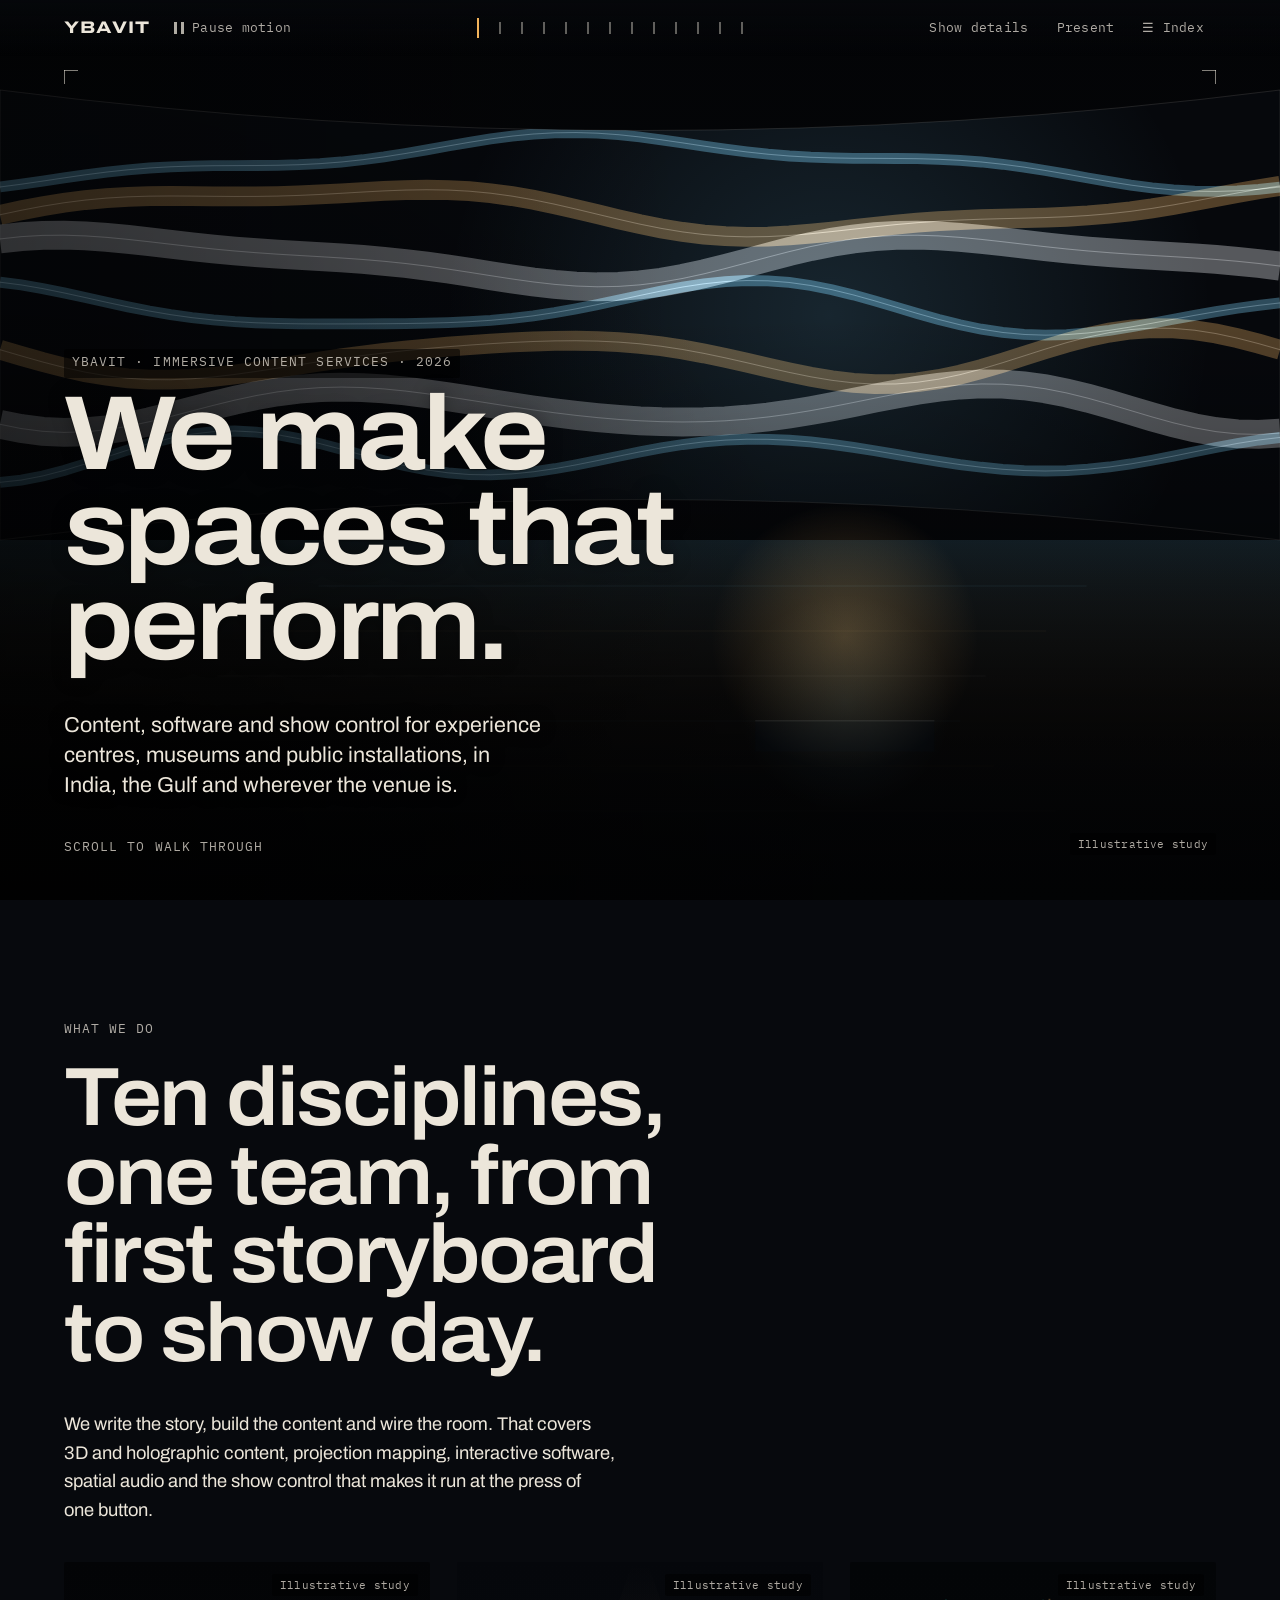
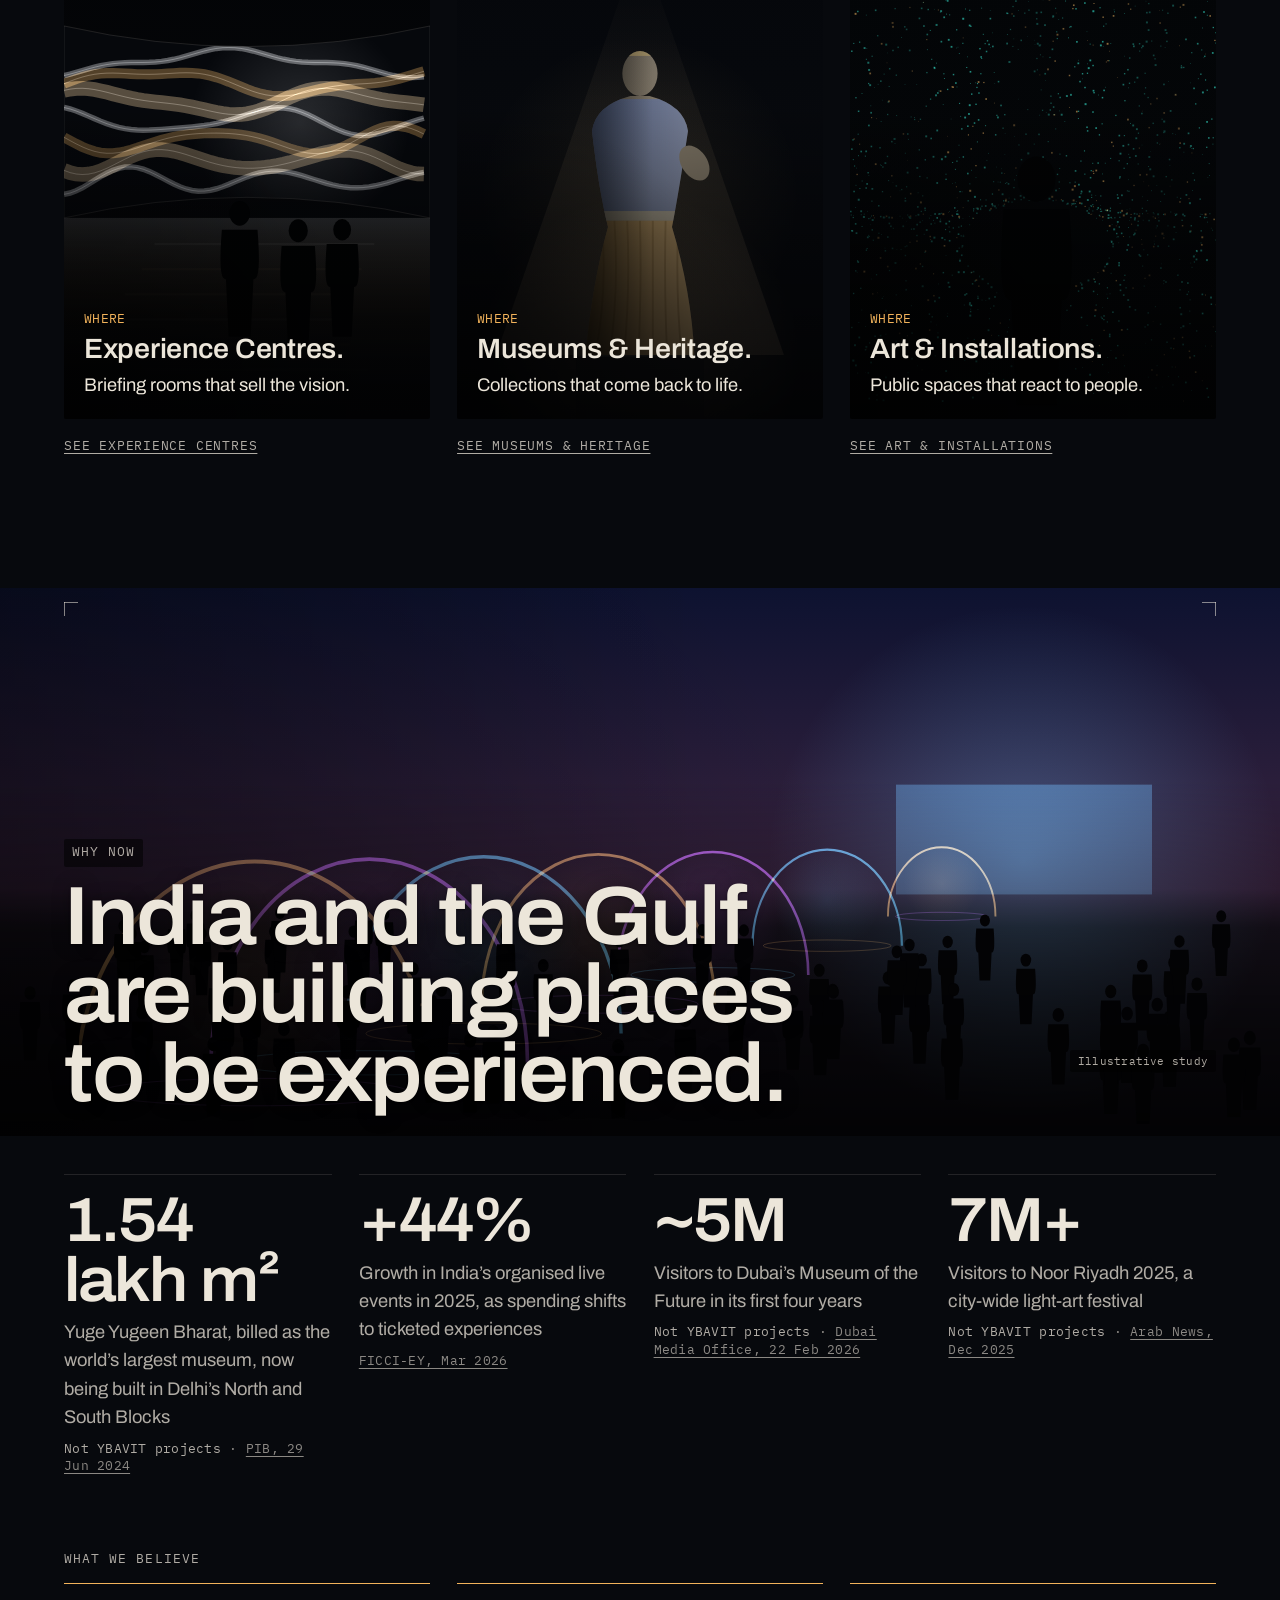
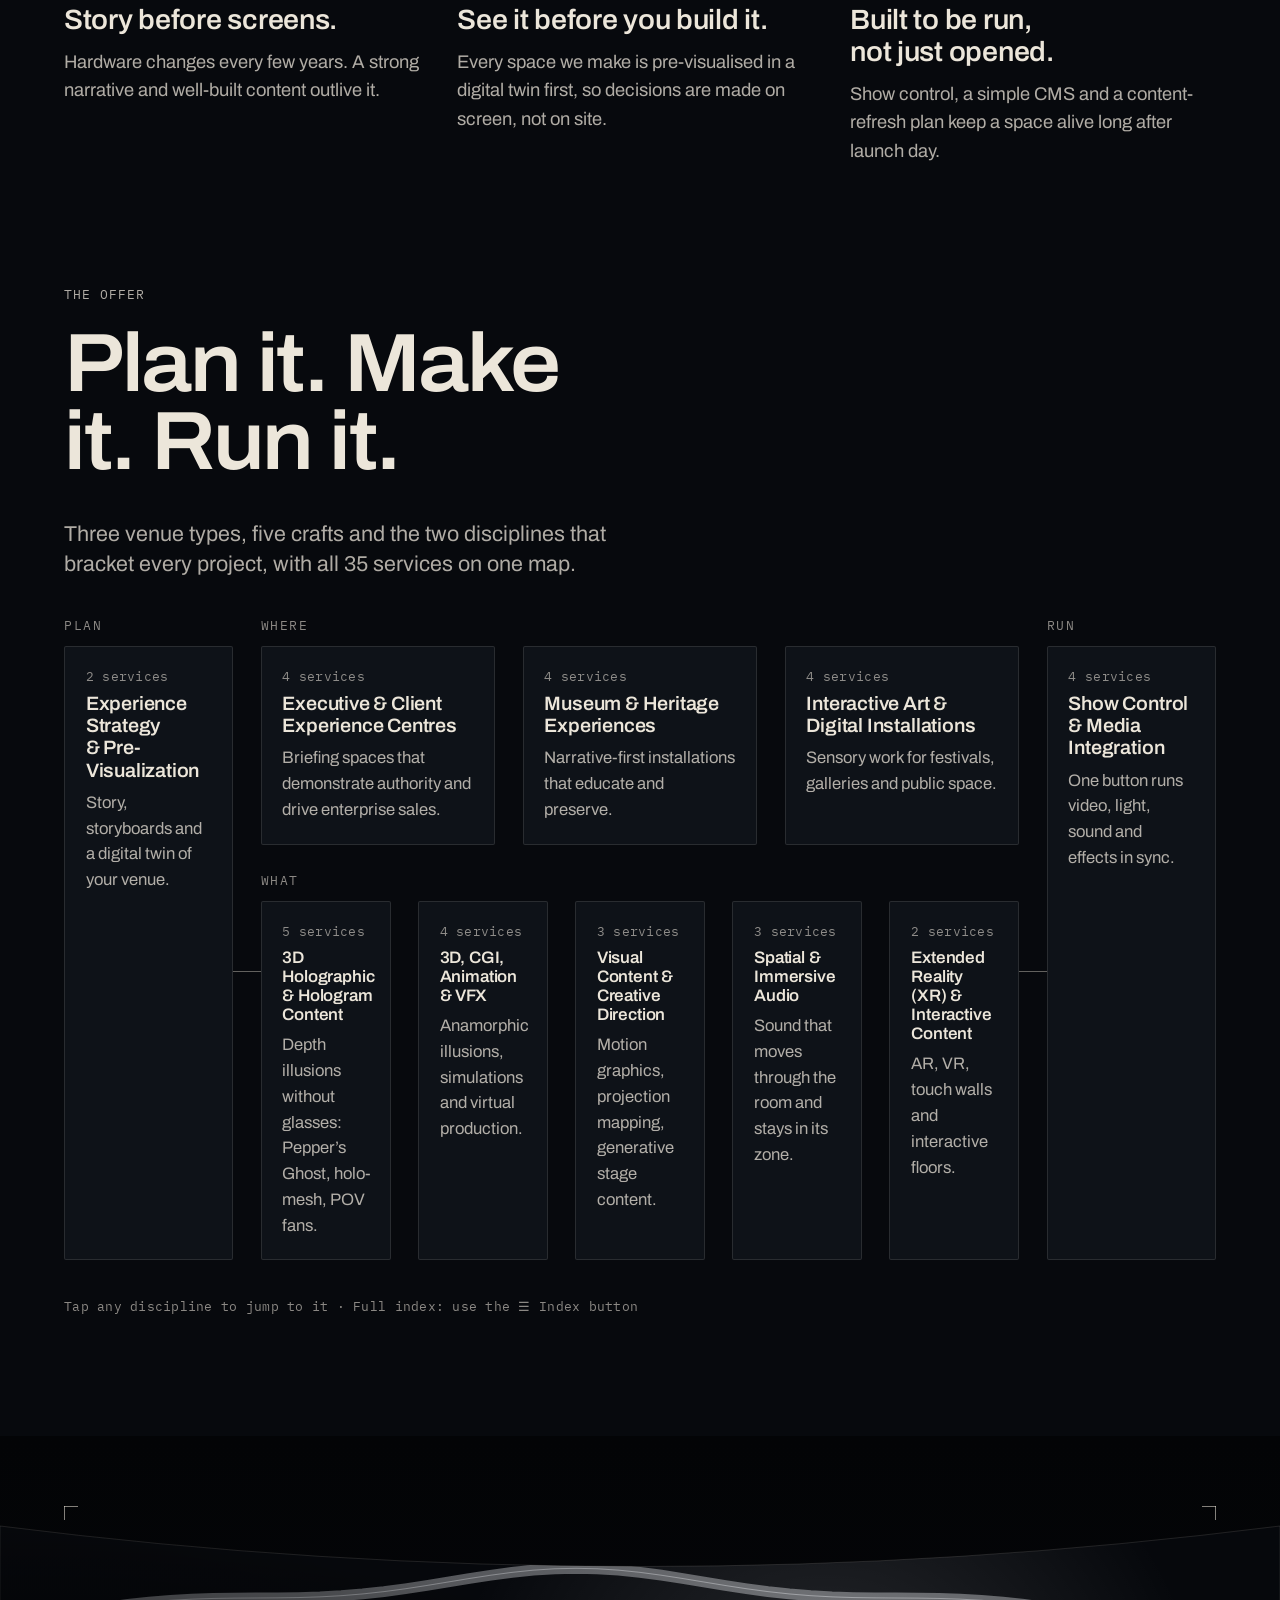
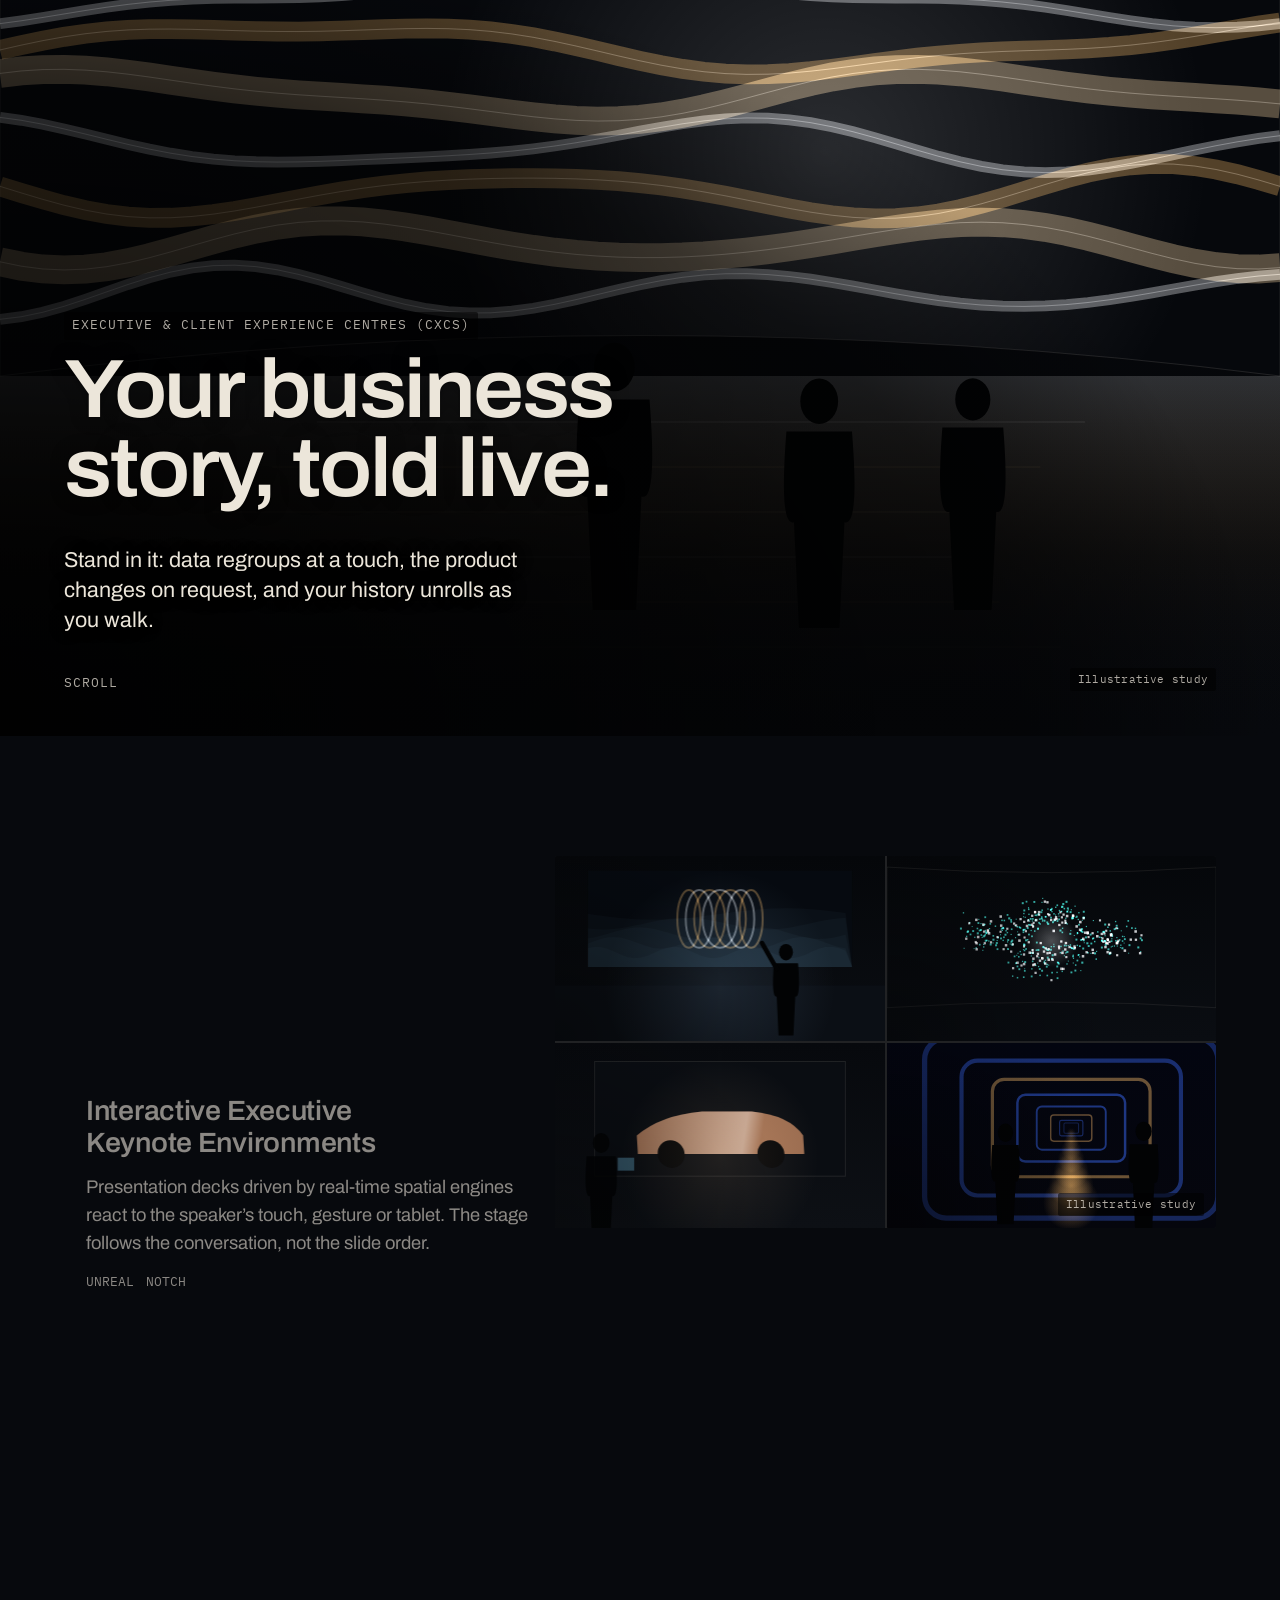
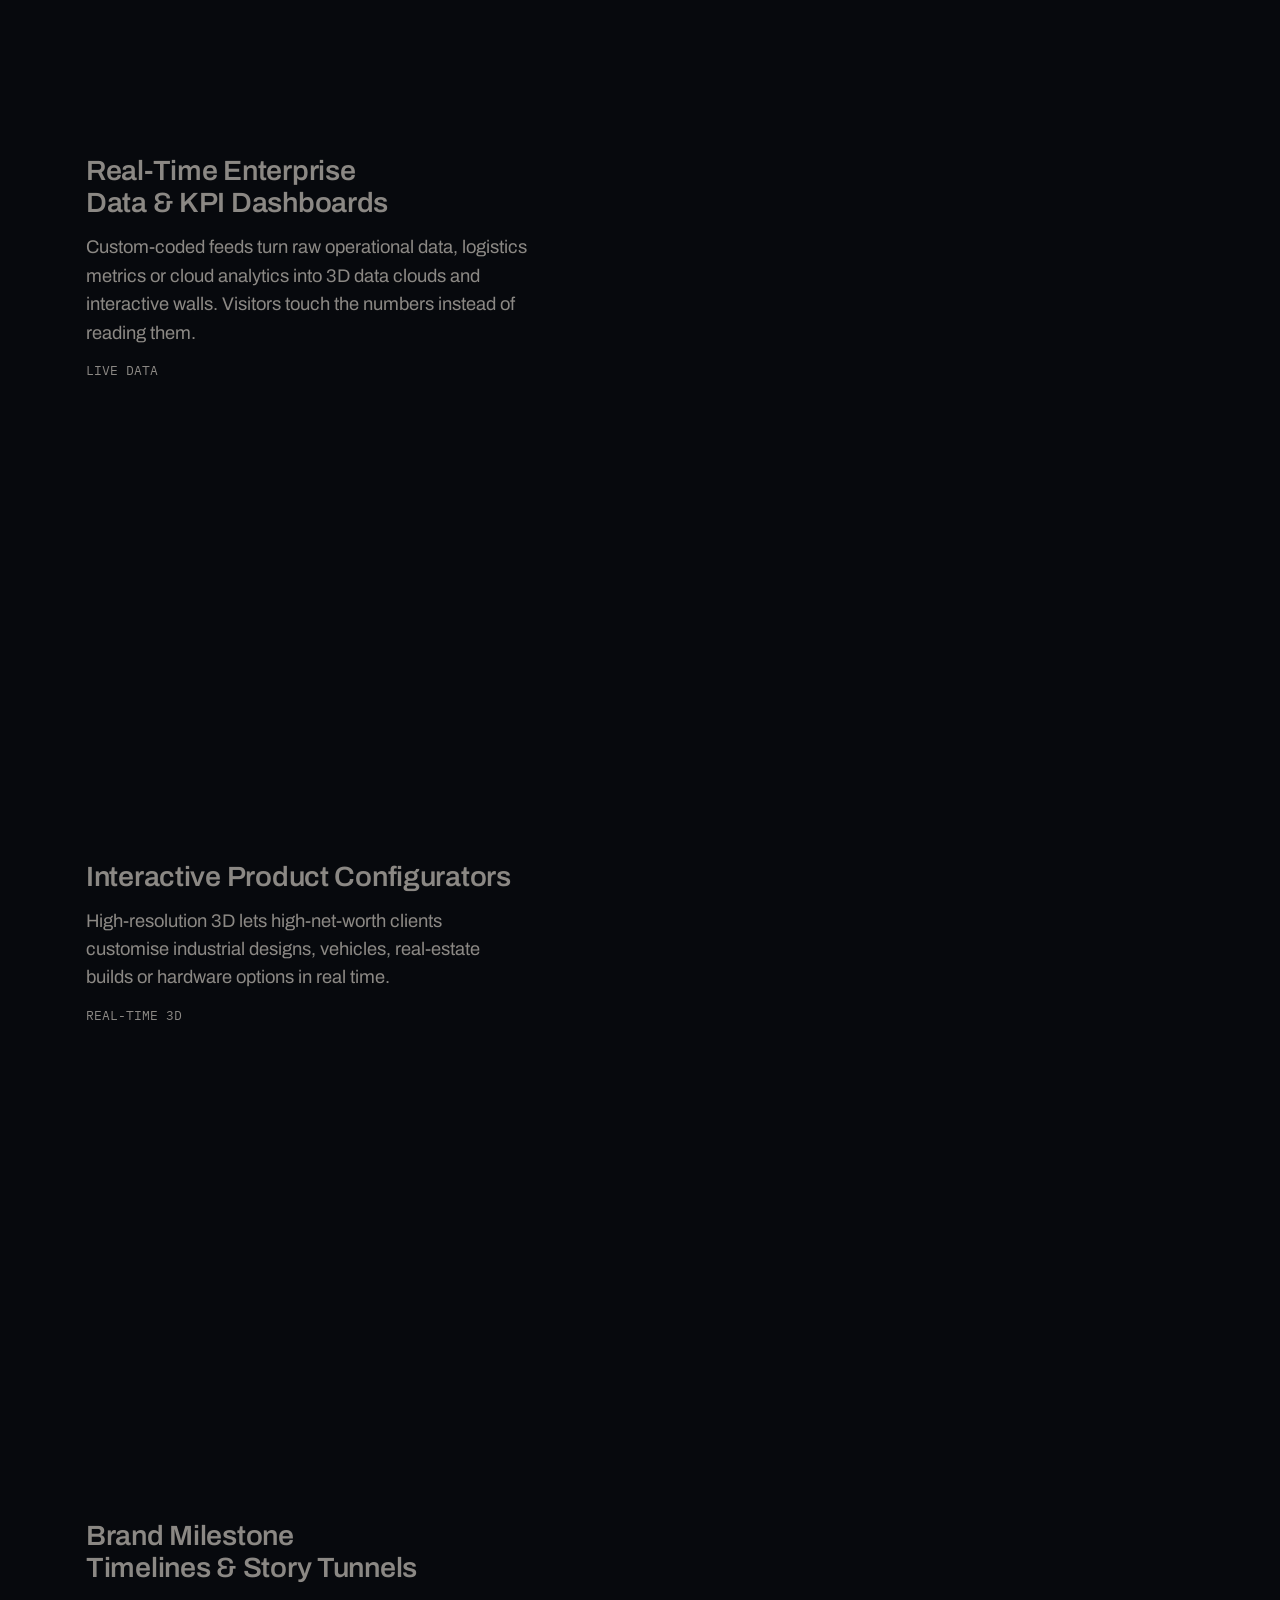
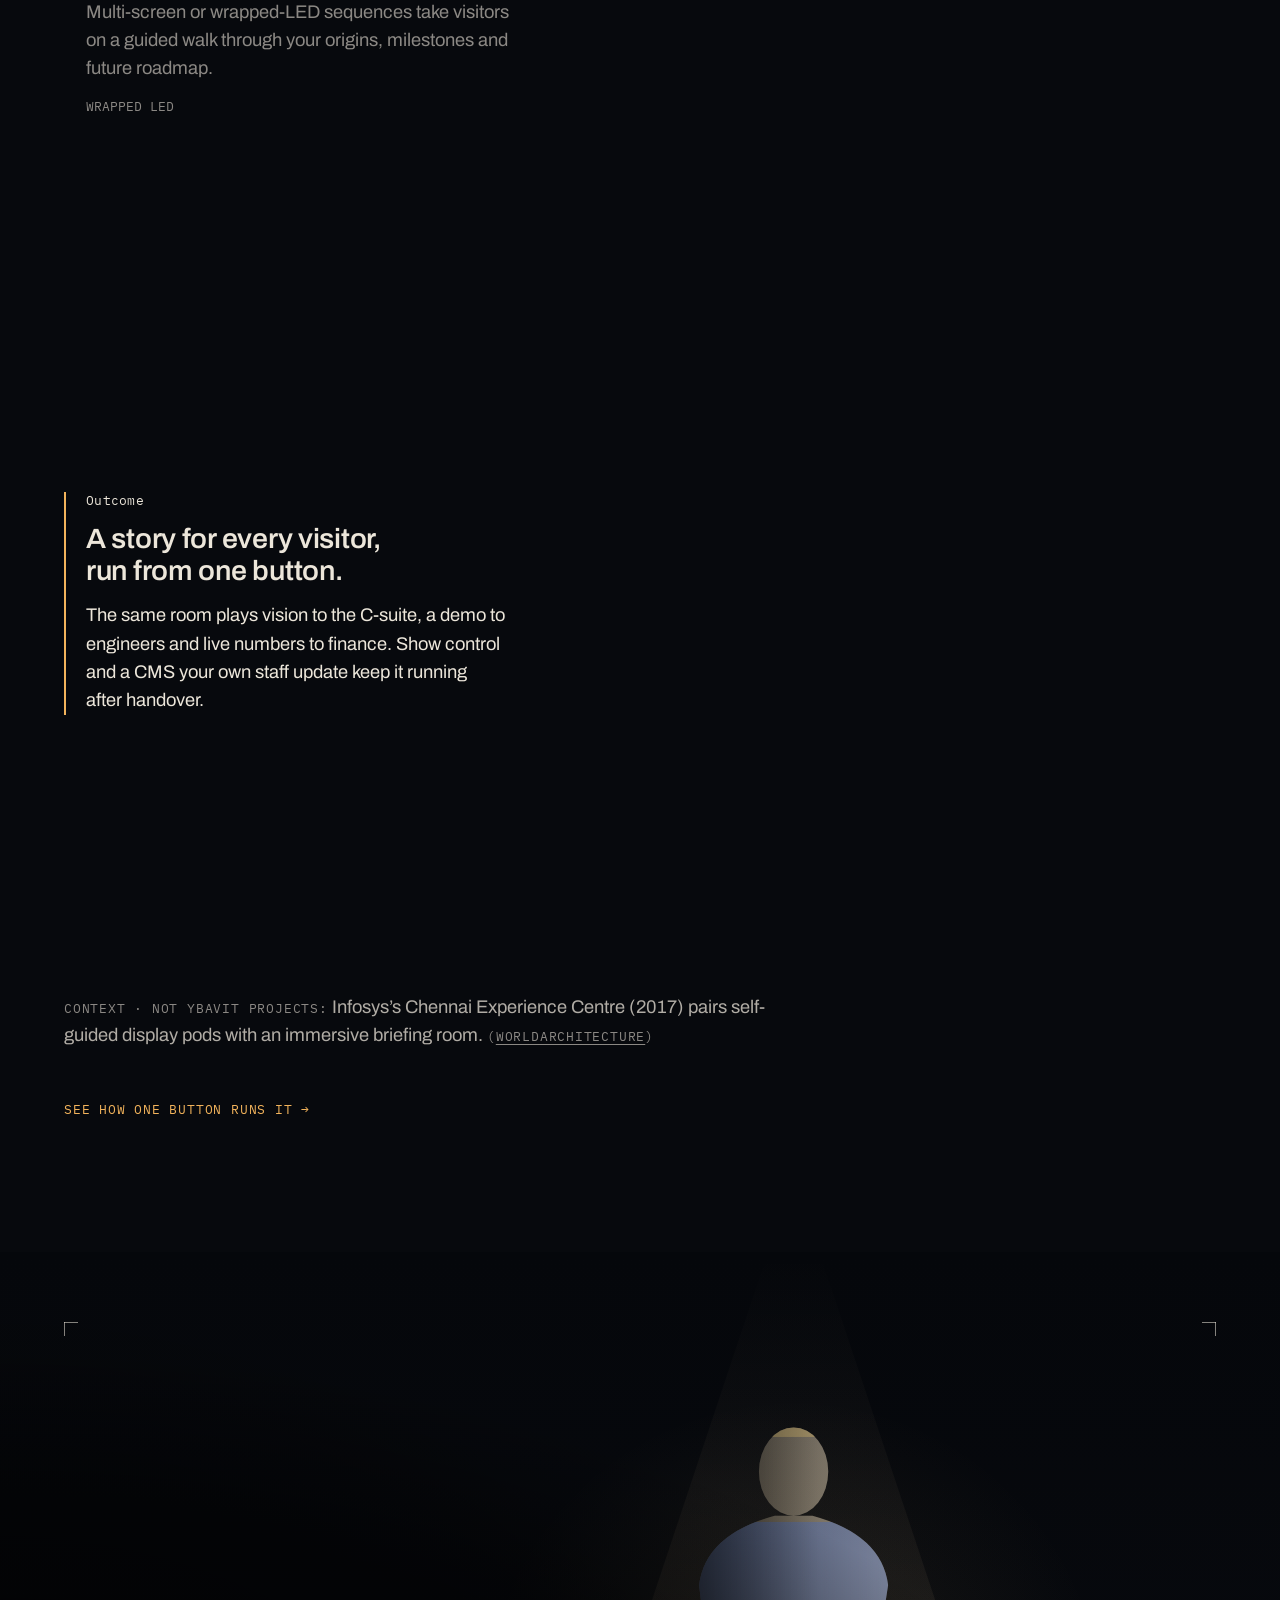
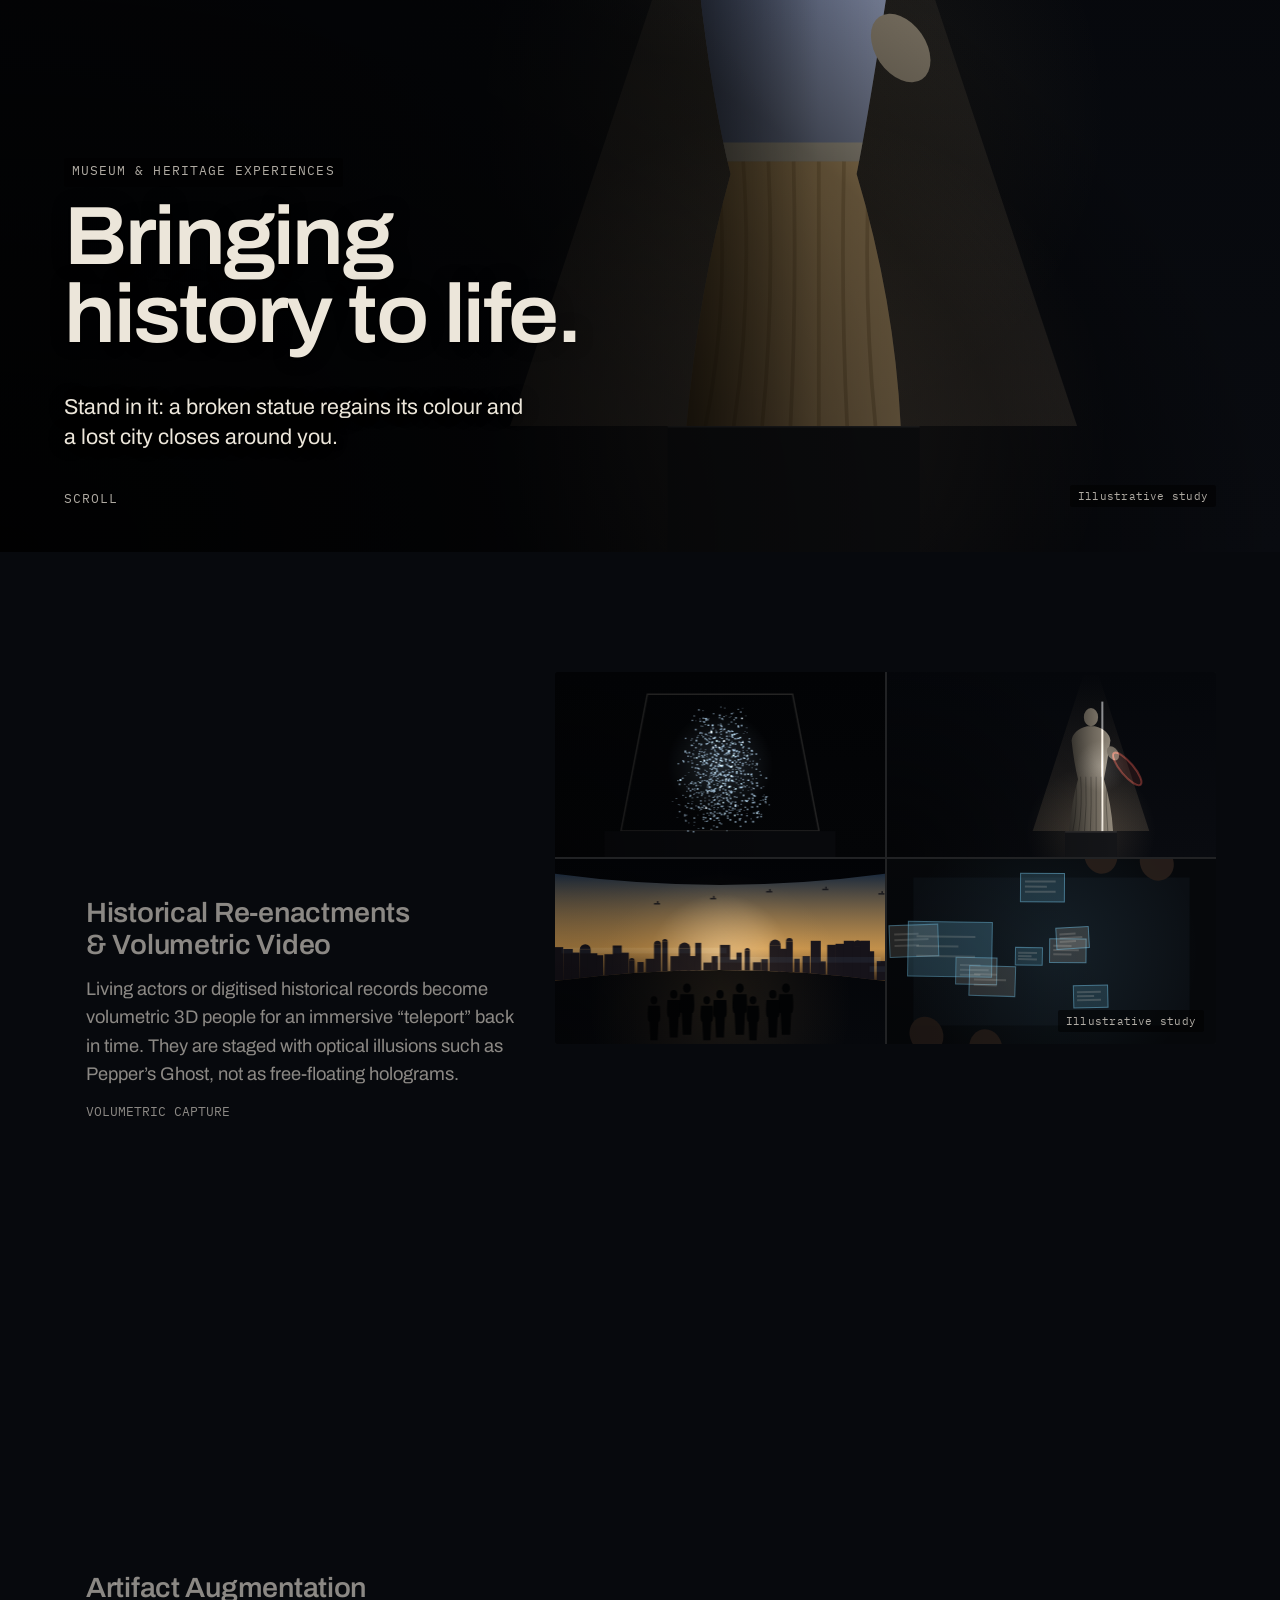
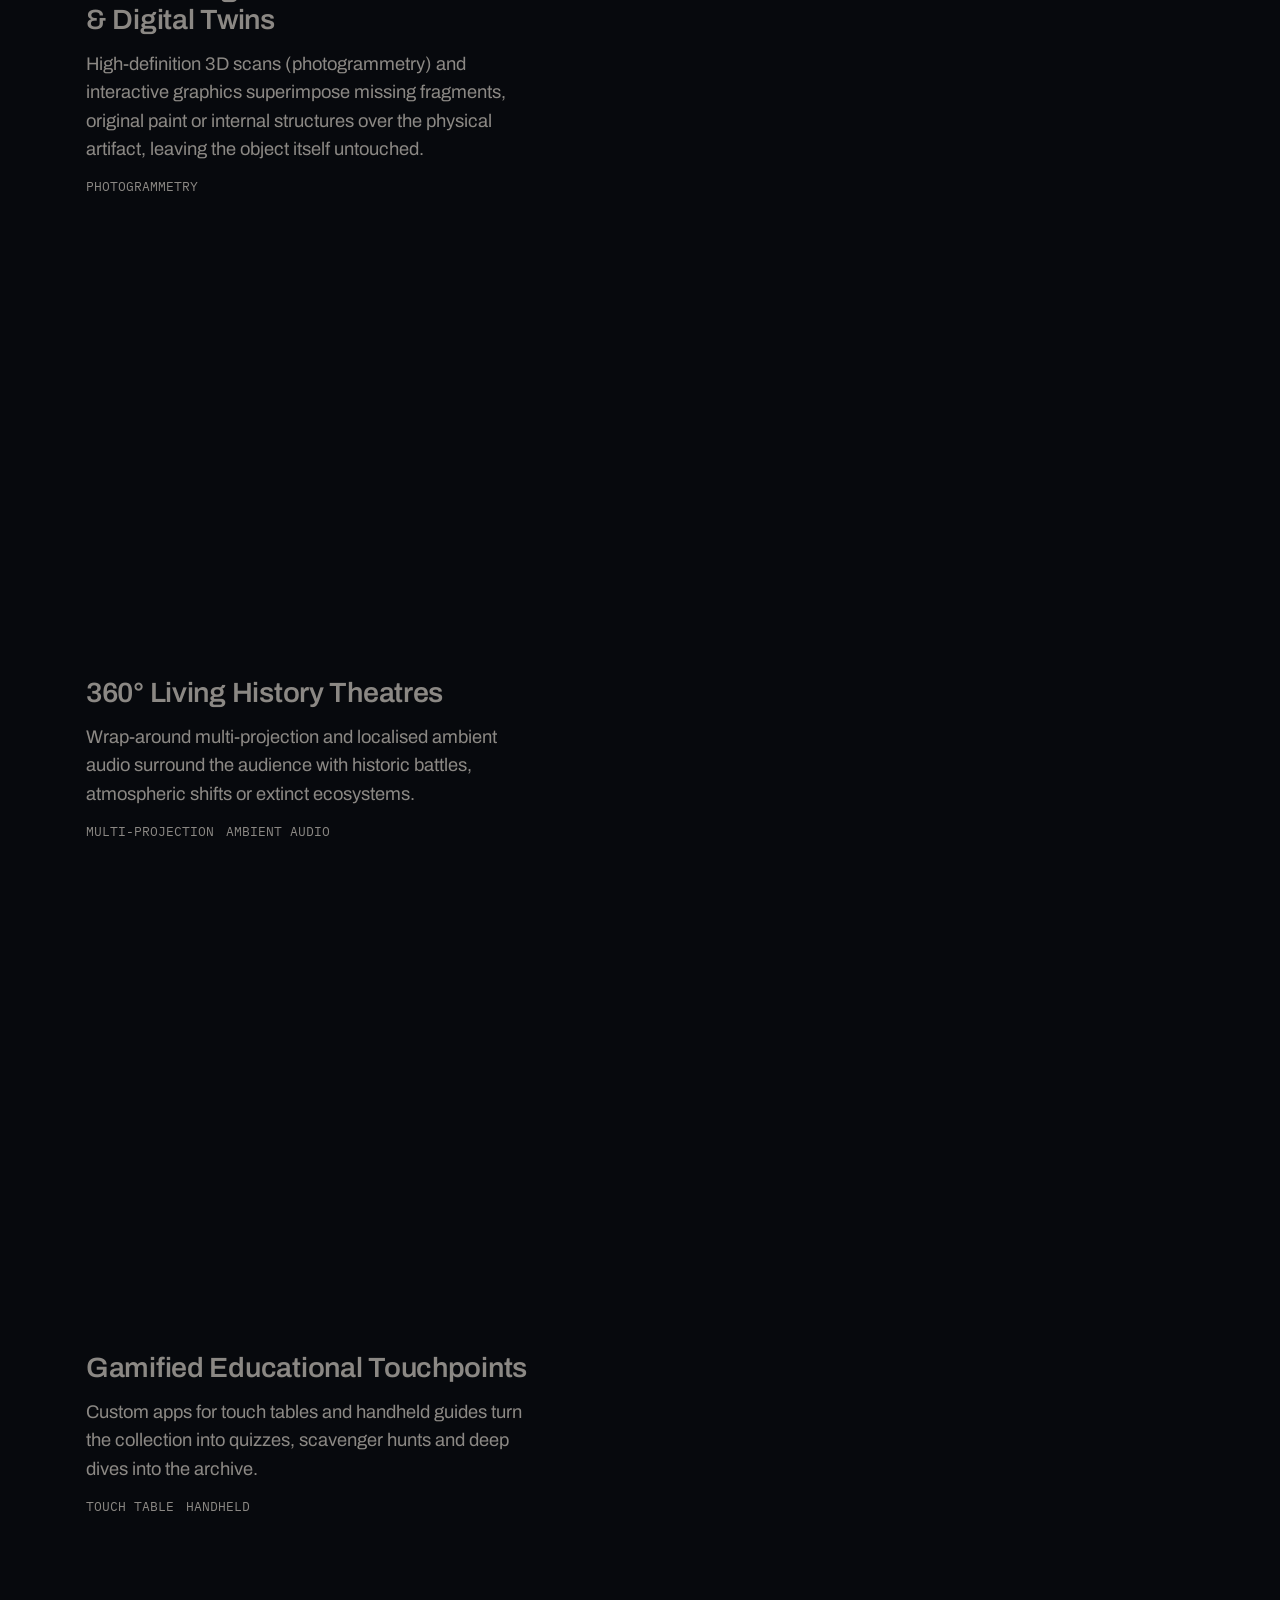
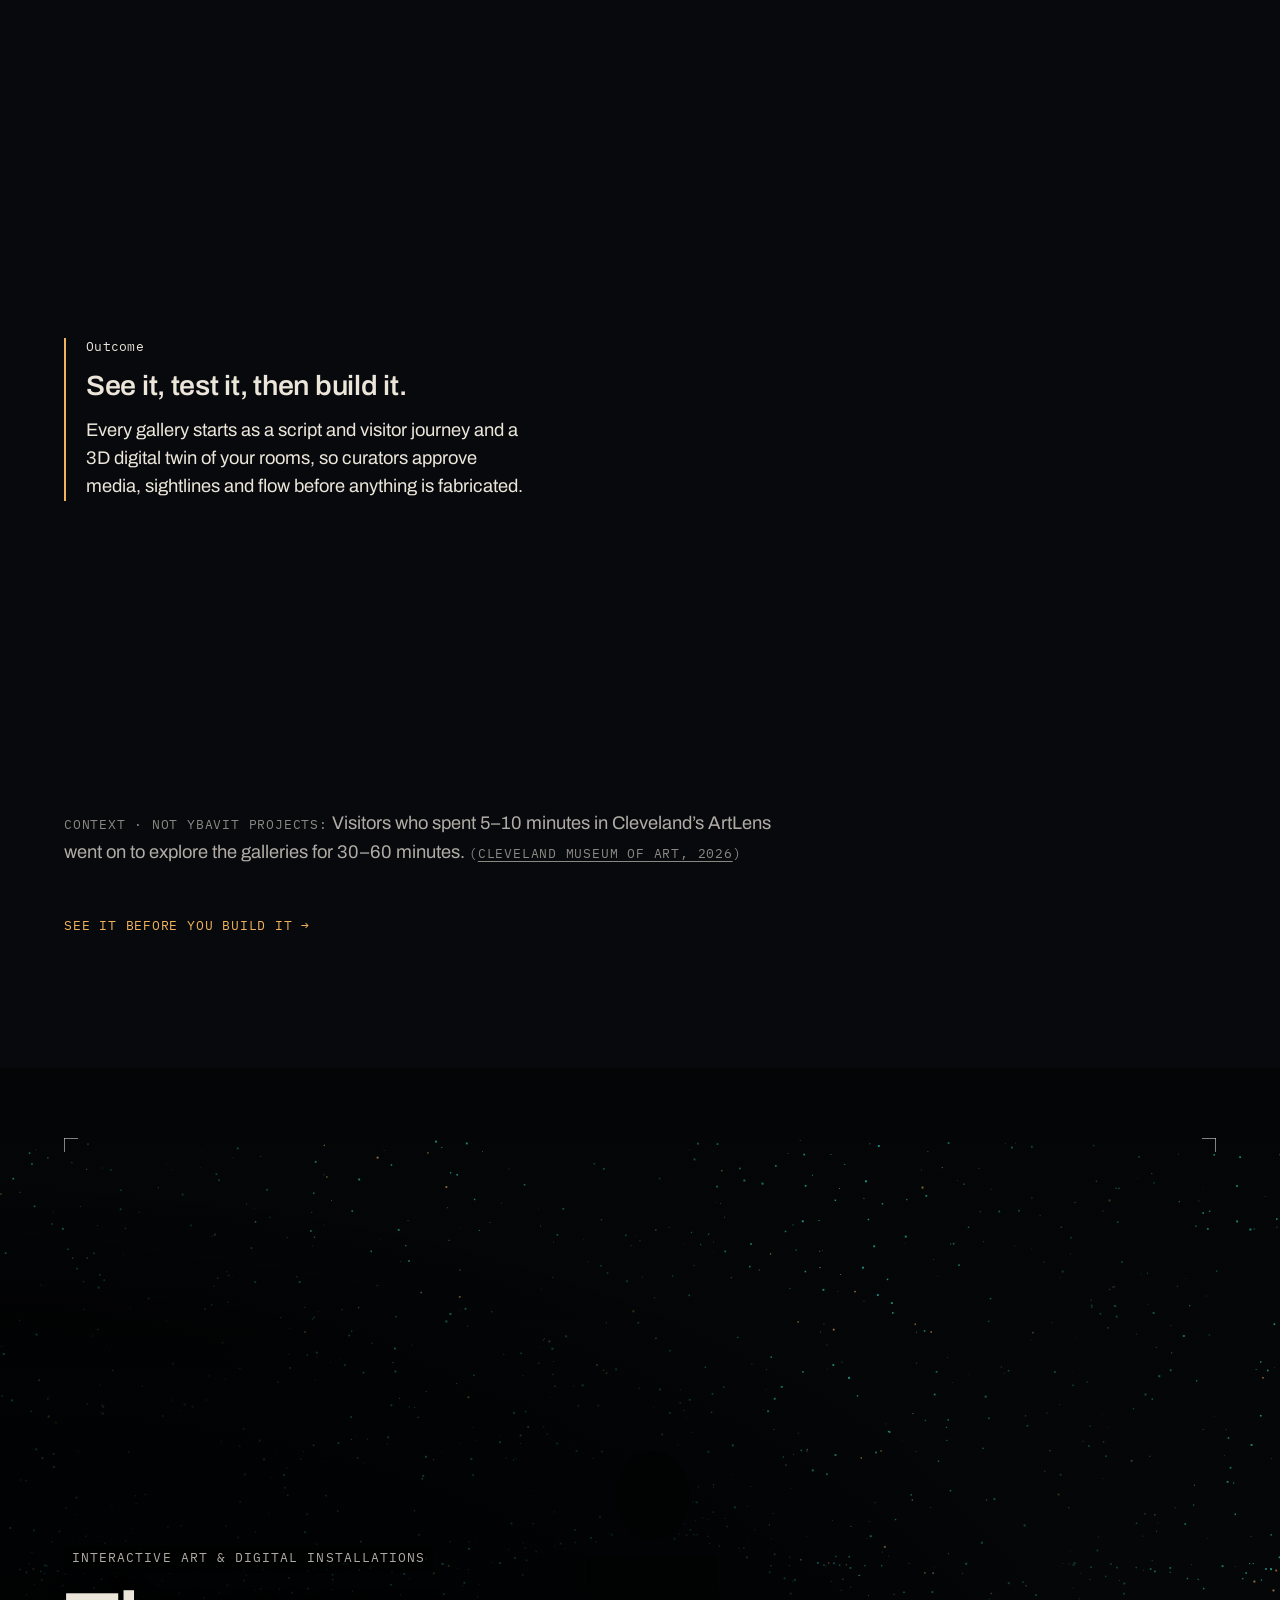
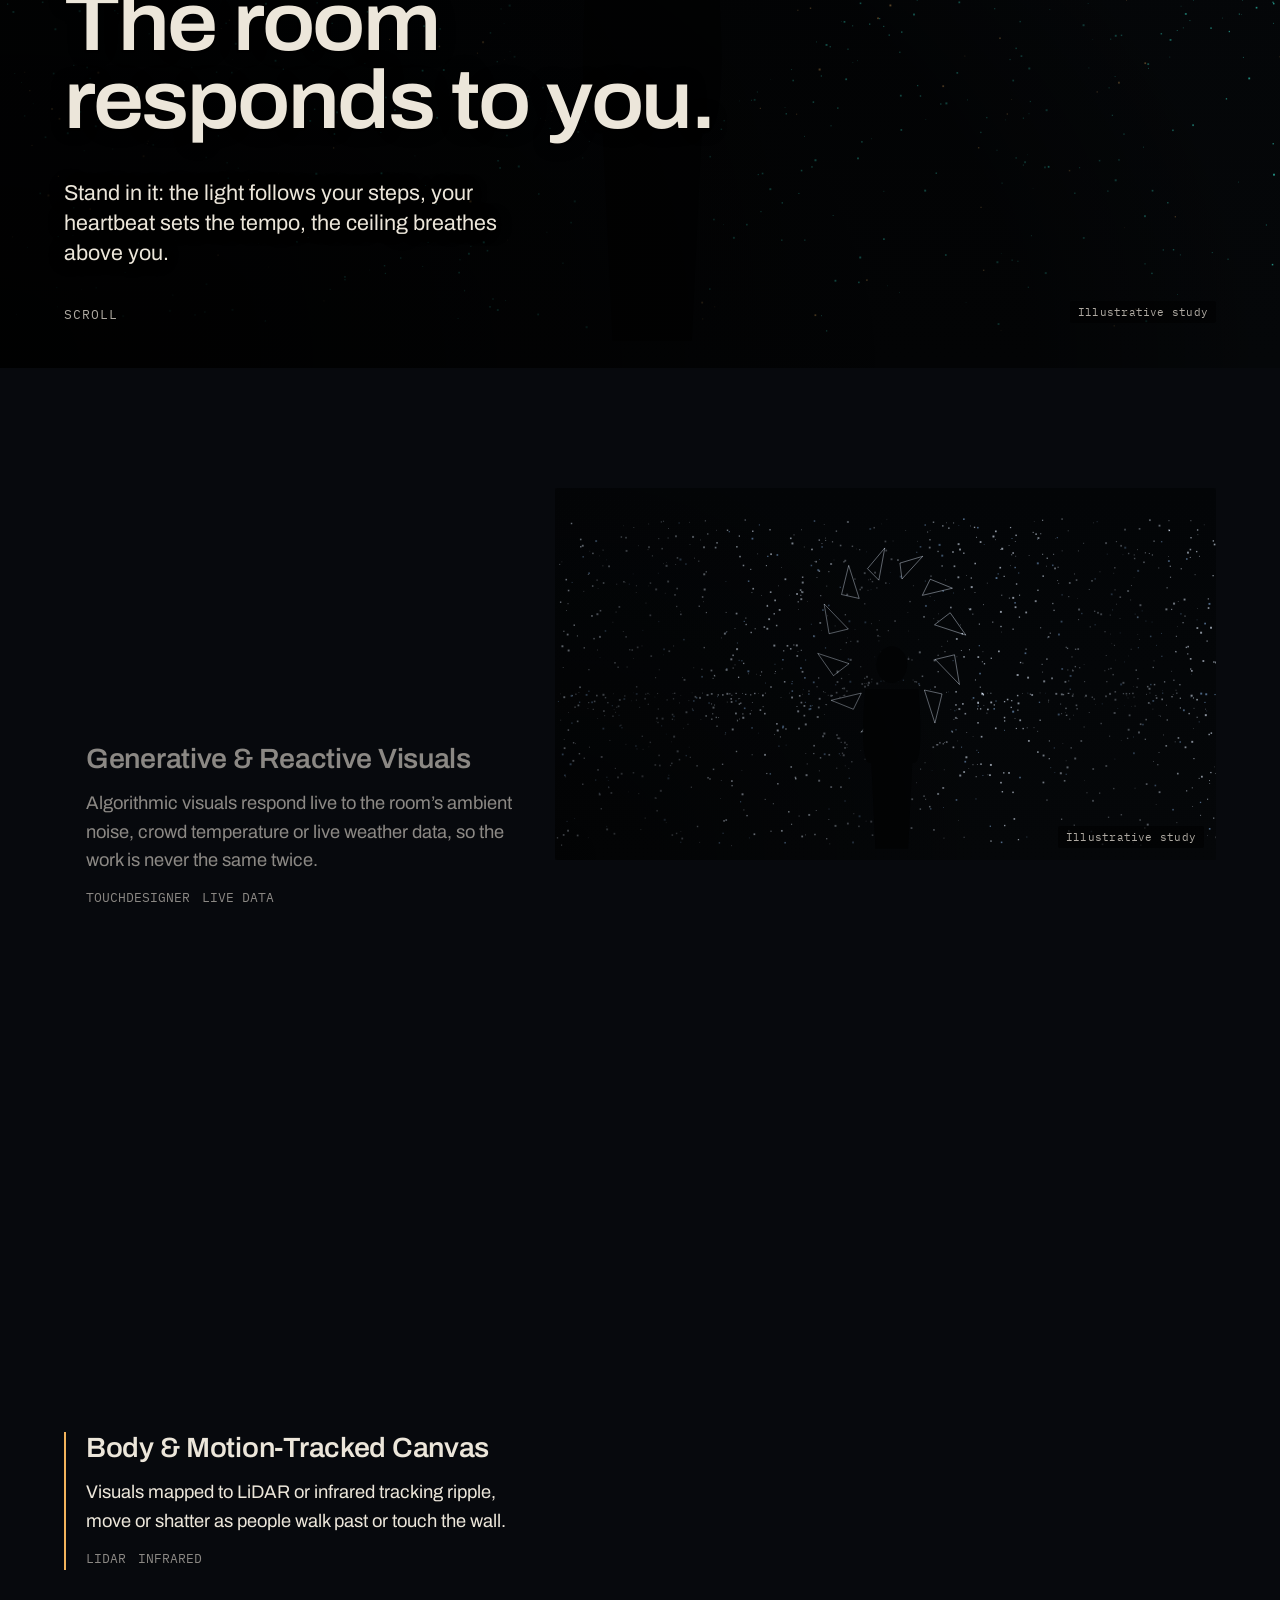
==== commit 599e9f85: "Client view by default, with a Show details / Hide details button The deck now opens in the client v" ====
--- a/index.html
+++ b/index.html
@@ -10,7 +10,7 @@
 <link rel="stylesheet" href="https://fonts.googleapis.com/css2?family=Archivo:wdth,wght@62..125,300..800&family=IBM+Plex+Mono:wght@400;500&display=swap">
 <link rel="stylesheet" href="css/deck.css">
 </head>
-<body class="draft">
+<body class="client">
 
 <a class="skip" href="#main">Skip to the deck</a>
 <header class="hdr" id="hdr">
@@ -24,6 +24,7 @@
   </nav>
   <div class="hdr-r">
     <label class="vf"><span class="mono">Viewing for</span><select id="viewFor" data-viewfor><option value="default">Everyone</option><option value="cxc">Experience centres</option><option value="museum">Museums, heritage &amp; public bodies</option><option value="festival">Festivals &amp; public art</option><option value="brand">Brands &amp; launches</option><option value="realestate">Real-estate sales galleries</option></select></label>
+    <button type="button" class="btn-ghost mono" id="detailsBtn" aria-pressed="false" title="Show or hide placeholders, film-slot labels and build notes">Show details</button>
     <button type="button" class="btn-ghost mono draft-only" id="specBtn" aria-haspopup="dialog">Spec</button>
     <button type="button" class="btn-ghost mono" id="presentBtn" aria-haspopup="dialog">Present</button>
     <button type="button" class="btn-ghost mono" id="indexBtn" aria-haspopup="dialog"><span aria-hidden="true">☰</span> Index</button>
@@ -34,8 +35,8 @@
 <section class="ch t1 cover" id="cover" data-n="0" aria-labelledby="h-cover">
   <figure class="film film-bleed" data-slot="V00-HERO" data-slot-m="V00-HERO-M">
   <div class="film-media" aria-hidden="true"></div>
-  <figcaption class="sr-only">A dark architectural experience space at night: a curved LED wall, a reflective floor and a low glass plinth.</figcaption>
-  <span class="badge mono"><span class="draft-only">Study drawn in code · film to come</span><span class="client-only">Illustrative study · drawn in code</span></span>
+  <figcaption class="sr-only">A dark experience space where light blooms across a curved LED wall and over a reflective floor.</figcaption>
+  <span class="badge mono"><span class="draft-only">Study drawn in code · film to come</span><span class="client-only">Illustrative study</span></span>
   <span class="slot-tag mono draft-only">V00-HERO · 16:9 · AI film slot</span>
 </figure>
   <div class="scrim scrim-t1" aria-hidden="true"></div>
@@ -64,8 +65,8 @@
         <div class="card45">
           <figure class="film film-card" data-slot="V01-A">
   <div class="film-media" aria-hidden="true"></div>
-  <figcaption class="sr-only">Dark executive briefing centre: silhouettes stand before a floor-to-ceiling wraparound LED wall whose white-and-amber light ribbons drift, spill onto a polished floor and return to their start.</figcaption>
-  <span class="badge mono"><span class="draft-only">Study drawn in code · film to come</span><span class="client-only">Illustrative study · drawn in code</span></span>
+  <figcaption class="sr-only">Visitors standing before a floor-to-ceiling LED wall of drifting white and amber light in a briefing centre.</figcaption>
+  <span class="badge mono"><span class="draft-only">Study drawn in code · film to come</span><span class="client-only">Illustrative study</span></span>
   <span class="slot-tag mono draft-only">V01-A · trim of V04-0 · 4:5</span>
 </figure>
           <div class="scrim scrim-card" aria-hidden="true"></div>
@@ -77,8 +78,8 @@
         <div class="card45">
           <figure class="film film-card" data-slot="V01-B">
   <div class="film-media" aria-hidden="true"></div>
-  <figcaption class="sr-only">Night gallery: a generic weathered stone figure under one spotlight as projected light paints back ochre, lapis and gold pigment, then fades to bare stone, closing the loop.</figcaption>
-  <span class="badge mono"><span class="draft-only">Study drawn in code · film to come</span><span class="client-only">Illustrative study · drawn in code</span></span>
+  <figcaption class="sr-only">A spotlit stone statue in a night gallery as projected light restores its original colours.</figcaption>
+  <span class="badge mono"><span class="draft-only">Study drawn in code · film to come</span><span class="client-only">Illustrative study</span></span>
   <span class="slot-tag mono draft-only">V01-B · trim of V05-0 · 4:5</span>
 </figure>
           <div class="scrim scrim-card" aria-hidden="true"></div>
@@ -90,8 +91,8 @@
         <div class="card45">
           <figure class="film film-card" data-slot="V01-C">
   <div class="film-media" aria-hidden="true"></div>
-  <figcaption class="sr-only">A dark room whose floor and walls carry a projected teal-and-amber particle field; one silhouetted visitor crosses the right two-thirds as the particles part and close behind, with the first and last frames showing the empty room.</figcaption>
-  <span class="badge mono"><span class="draft-only">Study drawn in code · film to come</span><span class="client-only">Illustrative study · drawn in code</span></span>
+  <figcaption class="sr-only">A visitor walks through a dark room and a field of light particles parts around them.</figcaption>
+  <span class="badge mono"><span class="draft-only">Study drawn in code · film to come</span><span class="client-only">Illustrative study</span></span>
   <span class="slot-tag mono draft-only">V01-C · trim of V06-0 · 4:5</span>
 </figure>
           <div class="scrim scrim-card" aria-hidden="true"></div>
@@ -107,8 +108,8 @@
   <div class="band-wrap">
     <figure class="film film-band" data-slot="V02-BAND">
   <div class="film-media" aria-hidden="true"></div>
-  <figcaption class="sr-only">Dusk, wide and slightly high angle: crowds drift through a large outdoor light installation, with luminous arches, projected ground patterns and a facade glowing in the distance.</figcaption>
-  <span class="badge mono"><span class="draft-only">Study drawn in code · film to come</span><span class="client-only">Illustrative study · drawn in code</span></span>
+  <figcaption class="sr-only">Crowds at dusk walking through a large outdoor light installation of glowing arches.</figcaption>
+  <span class="badge mono"><span class="draft-only">Study drawn in code · film to come</span><span class="client-only">Illustrative study</span></span>
   <span class="slot-tag mono draft-only">V02-BAND · 21:9 centre-crop of a 16:9 atom · AI film slot</span>
 </figure>
     <div class="scrim scrim-t1" aria-hidden="true"></div>
@@ -119,7 +120,7 @@
     </div></div>
   </div>
   <div class="frame why-body">
-    <p class="mono caption-ai"><span class="draft-only">Band: Study drawn in code · film to come</span><span class="client-only">Band: illustrative study · not a real venue</span></p>
+    <p class="mono caption-ai draft-only">Band: Study drawn in code · film to come</p>
     <ul class="tiles" role="list" aria-label="Market signals">
       
       <li class="tile" data-tile="YYB">
@@ -160,7 +161,7 @@
       <li class="tile" data-tile="EXPO" hidden>
         <p class="fig display">40M</p>
         <p class="body">Visitors expected at Expo 2030 Riyadh</p>
-        <p class="src mono"><span class="not-ours">Not YBAVIT projects</span> · <a href="https://saudipedia.com/en/riyadh-expo-2030" target="_blank" rel="noopener">Saudipedia (secondary source, verify before use)</a></p>
+        <p class="src mono"><span class="not-ours">Not YBAVIT projects</span> · <a href="https://saudipedia.com/en/riyadh-expo-2030" target="_blank" rel="noopener">Saudipedia</a><span class="draft-only"> (secondary source, verify before use)</span></p>
       </li>
       <li class="tile" data-tile="OFFPLAN" hidden>
         <p class="fig display">≈70%</p>
@@ -192,8 +193,8 @@
         <a href="#previs" class="otile-link">
           <span class="otile-media" aria-hidden="true"><figure class="film film-preview" data-slot="P10">
   <div class="film-media" aria-hidden="true"></div>
-  <figcaption class="sr-only">First choice is a real capture of a grey-box twin, made in-house in Disguise or Unreal; it carries no AI badge.</figcaption>
-  <span class="badge mono"><span class="draft-only">Study drawn in code · film to come</span><span class="client-only">Illustrative study · drawn in code</span></span>
+  <figcaption class="sr-only">A grey-box model of a hall with a curved LED wall, two screens and three small figures.</figcaption>
+  <span class="badge mono"><span class="draft-only">Study drawn in code · film to come</span><span class="client-only">Illustrative study</span></span>
   <span class="slot-tag mono draft-only">P10 · trim of V08-2 · 640×360</span>
 </figure></span>
           <span class="otile-top mono"><span>2 services</span></span>
@@ -207,8 +208,8 @@
         <a href="#cxc" class="otile-link">
           <span class="otile-media" aria-hidden="true"><figure class="film film-preview" data-slot="P01">
   <div class="film-media" aria-hidden="true"></div>
-  <figcaption class="sr-only">Dark executive briefing centre: silhouettes stand before a floor-to-ceiling wraparound LED wall whose white-and-amber light ribbons drift, spill onto a polished floor and return to their start.</figcaption>
-  <span class="badge mono"><span class="draft-only">Study drawn in code · film to come</span><span class="client-only">Illustrative study · drawn in code</span></span>
+  <figcaption class="sr-only">Visitors standing before a floor-to-ceiling LED wall of drifting white and amber light in a briefing centre.</figcaption>
+  <span class="badge mono"><span class="draft-only">Study drawn in code · film to come</span><span class="client-only">Illustrative study</span></span>
   <span class="slot-tag mono draft-only">P01 · trim of V04-0 · 640×360</span>
 </figure></span>
           <span class="otile-top mono"><span>4 services</span></span>
@@ -220,8 +221,8 @@
         <a href="#museums" class="otile-link">
           <span class="otile-media" aria-hidden="true"><figure class="film film-preview" data-slot="P02">
   <div class="film-media" aria-hidden="true"></div>
-  <figcaption class="sr-only">Night gallery: a generic weathered stone figure under one spotlight as projected light paints back ochre, lapis and gold pigment, then fades to bare stone, closing the loop.</figcaption>
-  <span class="badge mono"><span class="draft-only">Study drawn in code · film to come</span><span class="client-only">Illustrative study · drawn in code</span></span>
+  <figcaption class="sr-only">A spotlit stone statue in a night gallery as projected light restores its original colours.</figcaption>
+  <span class="badge mono"><span class="draft-only">Study drawn in code · film to come</span><span class="client-only">Illustrative study</span></span>
   <span class="slot-tag mono draft-only">P02 · trim of V05-0 · 640×360</span>
 </figure></span>
           <span class="otile-top mono"><span>4 services</span></span>
@@ -233,8 +234,8 @@
         <a href="#installations" class="otile-link">
           <span class="otile-media" aria-hidden="true"><figure class="film film-preview" data-slot="P03">
   <div class="film-media" aria-hidden="true"></div>
-  <figcaption class="sr-only">A dark room whose floor and walls carry a projected teal-and-amber particle field; one silhouetted visitor crosses the right two-thirds as the particles part and close behind, with the first and last frames showing the empty room.</figcaption>
-  <span class="badge mono"><span class="draft-only">Study drawn in code · film to come</span><span class="client-only">Illustrative study · drawn in code</span></span>
+  <figcaption class="sr-only">A visitor walks through a dark room and a field of light particles parts around them.</figcaption>
+  <span class="badge mono"><span class="draft-only">Study drawn in code · film to come</span><span class="client-only">Illustrative study</span></span>
   <span class="slot-tag mono draft-only">P03 · trim of V06-0 · 640×360</span>
 </figure></span>
           <span class="otile-top mono"><span>4 services</span></span>
@@ -247,8 +248,8 @@
         <a href="#craft-holographic" class="otile-link">
           <span class="otile-media" aria-hidden="true"><figure class="film film-preview" data-slot="P04">
   <div class="film-media" aria-hidden="true"></div>
-  <figcaption class="sr-only">Seen at eye level from the front seats, an unbranded product form fades up as a reflection in a faintly visible angled glass plane above a low black stage.</figcaption>
-  <span class="badge mono"><span class="draft-only">Study drawn in code · film to come</span><span class="client-only">Illustrative study · drawn in code</span></span>
+  <figcaption class="sr-only">A product form appears as a reflection in angled glass above a dark stage, turns once and fades.</figcaption>
+  <span class="badge mono"><span class="draft-only">Study drawn in code · film to come</span><span class="client-only">Illustrative study</span></span>
   <span class="slot-tag mono draft-only">P04 · trim of V07-04 · 640×360</span>
 </figure></span>
           <span class="otile-top mono"><span>5 services</span></span>
@@ -260,8 +261,8 @@
         <a href="#craft-cgi" class="otile-link">
           <span class="otile-media" aria-hidden="true"><figure class="film film-preview" data-slot="P05">
   <div class="film-media" aria-hidden="true"></div>
-  <figcaption class="sr-only">A blank L-shaped LED screen wraps the corner of a generic dark building at night, filmed locked-off at eye level from the anamorphic sweet spot across the street.</figcaption>
-  <span class="badge mono"><span class="draft-only">Study drawn in code · film to come</span><span class="client-only">Illustrative study · drawn in code</span></span>
+  <figcaption class="sr-only">A glossy shape seems to burst out of an L-shaped LED screen on the corner of a building.</figcaption>
+  <span class="badge mono"><span class="draft-only">Study drawn in code · film to come</span><span class="client-only">Illustrative study</span></span>
   <span class="slot-tag mono draft-only">P05 · trim of V07-05 · 640×360</span>
 </figure></span>
           <span class="otile-top mono"><span>4 services</span></span>
@@ -273,8 +274,8 @@
         <a href="#craft-visual" class="otile-link">
           <span class="otile-media" aria-hidden="true"><figure class="film film-preview" data-slot="P07">
   <div class="film-media" aria-hidden="true"></div>
-  <figcaption class="sr-only">A locked-off wide shot from a plaza of a generic classical facade at night (not a real landmark).</figcaption>
-  <span class="badge mono"><span class="draft-only">Study drawn in code · film to come</span><span class="client-only">Illustrative study · drawn in code</span></span>
+  <figcaption class="sr-only">Projected light traces a classical facade at night as its panels seem to fold open.</figcaption>
+  <span class="badge mono"><span class="draft-only">Study drawn in code · film to come</span><span class="client-only">Illustrative study</span></span>
   <span class="slot-tag mono draft-only">P07 · trim of V07-07 · 640×360</span>
 </figure></span>
           <span class="otile-top mono"><span>3 services</span></span>
@@ -286,8 +287,8 @@
         <a href="#craft-audio" class="otile-link">
           <span class="otile-media" aria-hidden="true"><figure class="film film-preview" data-slot="P08">
   <div class="film-media" aria-hidden="true"></div>
-  <figcaption class="sr-only">A dark circular room ringed by speaker arrays at ear height, with three or four seated listeners silhouetted small at its centre.</figcaption>
-  <span class="badge mono"><span class="draft-only">Study drawn in code · film to come</span><span class="client-only">Illustrative study · drawn in code</span></span>
+  <figcaption class="sr-only">Soft orbs of light circle seated listeners in a dark room ringed with speakers.</figcaption>
+  <span class="badge mono"><span class="draft-only">Study drawn in code · film to come</span><span class="client-only">Illustrative study</span></span>
   <span class="slot-tag mono draft-only">P08 · trim of V07-08 · 640×360</span>
 </figure></span>
           <span class="otile-top mono"><span>3 services</span></span>
@@ -299,8 +300,8 @@
         <a href="#craft-xr" class="otile-link">
           <span class="otile-media" aria-hidden="true"><figure class="film film-preview" data-slot="P09">
   <div class="film-media" aria-hidden="true"></div>
-  <figcaption class="sr-only">High three-quarter view of a dim gallery floor.</figcaption>
-  <span class="badge mono"><span class="draft-only">Study drawn in code · film to come</span><span class="client-only">Illustrative study · drawn in code</span></span>
+  <figcaption class="sr-only">Projected water on a gallery floor parts around a visitor’s steps.</figcaption>
+  <span class="badge mono"><span class="draft-only">Study drawn in code · film to come</span><span class="client-only">Illustrative study</span></span>
   <span class="slot-tag mono draft-only">P09 · trim of V07-09 · 640×360</span>
 </figure></span>
           <span class="otile-top mono"><span>2 services</span></span>
@@ -314,8 +315,8 @@
         <a href="#show-control" class="otile-link">
           <span class="otile-media" aria-hidden="true"><figure class="film film-preview" data-slot="P06">
   <div class="film-media" aria-hidden="true"></div>
-  <figcaption class="sr-only">A dark room with a large curved white wall, seen three-quarters on from eye height.</figcaption>
-  <span class="badge mono"><span class="draft-only">Study drawn in code · film to come</span><span class="client-only">Illustrative study · drawn in code</span></span>
+  <figcaption class="sr-only">A projected grid bends into register on a curved white wall, then a colour field locks to its edges.</figcaption>
+  <span class="badge mono"><span class="draft-only">Study drawn in code · film to come</span><span class="client-only">Illustrative study</span></span>
   <span class="slot-tag mono draft-only">P06 · trim of V09-WARP · 640×360</span>
 </figure></span>
           <span class="otile-top mono"><span>4 services</span></span>
@@ -332,8 +333,8 @@
   <div class="opener">
     <figure class="film film-bleed" data-slot="V04-0" data-slot-m="V04-0-M">
   <div class="film-media" aria-hidden="true"></div>
-  <figcaption class="sr-only">Dark executive briefing centre: silhouettes stand before a floor-to-ceiling wraparound LED wall whose white-and-amber light ribbons drift, spill onto a polished floor and return to their start.</figcaption>
-  <span class="badge mono"><span class="draft-only">Study drawn in code · film to come</span><span class="client-only">Illustrative study · drawn in code</span></span>
+  <figcaption class="sr-only">Visitors standing before a floor-to-ceiling LED wall of drifting white and amber light in a briefing centre.</figcaption>
+  <span class="badge mono"><span class="draft-only">Study drawn in code · film to come</span><span class="client-only">Illustrative study</span></span>
   <span class="slot-tag mono draft-only">V04-0 · 16:9 · AI film slot</span>
 </figure>
     <div class="scrim scrim-radial" aria-hidden="true"></div>
@@ -355,8 +356,8 @@
           <ul class="tags" aria-label="Tools and techniques"><li>UNREAL</li><li>NOTCH</li></ul>
           <div class="step-fig"><figure class="film" data-slot="V04-1">
   <div class="film-media" aria-hidden="true"></div>
-  <figcaption class="sr-only">A silhouetted presenter, back three-quarters to camera, raises an open hand, and the LED stage backdrop morphs from abstract landscape to exploded mechanical form and back.</figcaption>
-  <span class="badge mono"><span class="draft-only">Study drawn in code · film to come</span><span class="client-only">Illustrative study · drawn in code</span></span>
+  <figcaption class="sr-only">A presenter raises a hand and the LED stage behind changes from a landscape to an exploded product view.</figcaption>
+  <span class="badge mono"><span class="draft-only">Study drawn in code · film to come</span><span class="client-only">Illustrative study</span></span>
   <span class="slot-tag mono draft-only">V04-1 · 16:9 · AI film slot</span>
 </figure></div>
         </div>
@@ -369,8 +370,8 @@
           <ul class="tags" aria-label="Tools and techniques"><li>LIVE DATA</li></ul>
           <div class="step-fig"><figure class="film" data-slot="V04-2">
   <div class="film-media" aria-hidden="true"></div>
-  <figcaption class="sr-only">A cloud of luminous points on a curved interactive wall regroups into clusters at a hand’s touch, then drifts back to its opening state.</figcaption>
-  <span class="badge mono"><span class="draft-only">Study drawn in code · film to come</span><span class="client-only">Illustrative study · drawn in code</span></span>
+  <figcaption class="sr-only">A cloud of points on an interactive wall regroups into clusters at a touch.</figcaption>
+  <span class="badge mono"><span class="draft-only">Study drawn in code · film to come</span><span class="client-only">Illustrative study</span></span>
   <span class="slot-tag mono draft-only">V04-2 · 16:9 · AI film slot</span>
 </figure></div>
         </div>
@@ -383,8 +384,8 @@
           <ul class="tags" aria-label="Tools and techniques"><li>REAL-TIME 3D</li></ul>
           <div class="step-fig"><figure class="film" data-slot="V04-3">
   <div class="film-media" aria-hidden="true"></div>
-  <figcaption class="sr-only">An unbadged generic vehicle or machine sways through 30° on a large display as a soft-focus visitor taps a tablet, shifting its finish graphite → copper → graphite.</figcaption>
-  <span class="badge mono"><span class="draft-only">Study drawn in code · film to come</span><span class="client-only">Illustrative study · drawn in code</span></span>
+  <figcaption class="sr-only">A product on a large display turns and changes finish as a visitor taps a tablet.</figcaption>
+  <span class="badge mono"><span class="draft-only">Study drawn in code · film to come</span><span class="client-only">Illustrative study</span></span>
   <span class="slot-tag mono draft-only">V04-3 · 16:9 · AI film slot</span>
 </figure></div>
         </div>
@@ -397,8 +398,8 @@
           <ul class="tags" aria-label="Tools and techniques"><li>WRAPPED LED</li></ul>
           <div class="step-fig"><figure class="film" data-slot="V04-4">
   <div class="film-media" aria-hidden="true"></div>
-  <figcaption class="sr-only">LED-wrapped corridor in one-point perspective: abstract milestone markers (light rings, nodes on one line) flow toward camera past two standing silhouettes in an exactly repeating cycle.</figcaption>
-  <span class="badge mono"><span class="draft-only">Study drawn in code · film to come</span><span class="client-only">Illustrative study · drawn in code</span></span>
+  <figcaption class="sr-only">An LED-wrapped corridor where rings of light flow past two visitors.</figcaption>
+  <span class="badge mono"><span class="draft-only">Study drawn in code · film to come</span><span class="client-only">Illustrative study</span></span>
   <span class="slot-tag mono draft-only">V04-4 · 16:9 · AI film slot</span>
 </figure></div>
         </div>
@@ -410,23 +411,23 @@
           <p class="body">The same room plays vision to the C-suite, a demo to engineers and live numbers to finance. Show control and a CMS your own staff update keep it running after handover.</p>
           <div class="step-fig"><div class="fig-inline" data-layer="4"><ul class="mosaic" role="list"><li><figure class="film film-tile" data-slot="V04-1">
   <div class="film-media" aria-hidden="true"></div>
-  <figcaption class="sr-only">A silhouetted presenter, back three-quarters to camera, raises an open hand, and the LED stage backdrop morphs from abstract landscape to exploded mechanical form and back.</figcaption>
-  <span class="badge mono"><span class="draft-only">Study drawn in code · film to come</span><span class="client-only">Illustrative study · drawn in code</span></span>
+  <figcaption class="sr-only">A presenter raises a hand and the LED stage behind changes from a landscape to an exploded product view.</figcaption>
+  <span class="badge mono"><span class="draft-only">Study drawn in code · film to come</span><span class="client-only">Illustrative study</span></span>
   <span class="slot-tag mono draft-only">V04-1 · 16:9 · AI film slot</span>
 </figure></li><li><figure class="film film-tile" data-slot="V04-2">
   <div class="film-media" aria-hidden="true"></div>
-  <figcaption class="sr-only">A cloud of luminous points on a curved interactive wall regroups into clusters at a hand’s touch, then drifts back to its opening state.</figcaption>
-  <span class="badge mono"><span class="draft-only">Study drawn in code · film to come</span><span class="client-only">Illustrative study · drawn in code</span></span>
+  <figcaption class="sr-only">A cloud of points on an interactive wall regroups into clusters at a touch.</figcaption>
+  <span class="badge mono"><span class="draft-only">Study drawn in code · film to come</span><span class="client-only">Illustrative study</span></span>
   <span class="slot-tag mono draft-only">V04-2 · 16:9 · AI film slot</span>
 </figure></li><li><figure class="film film-tile" data-slot="V04-3">
   <div class="film-media" aria-hidden="true"></div>
-  <figcaption class="sr-only">An unbadged generic vehicle or machine sways through 30° on a large display as a soft-focus visitor taps a tablet, shifting its finish graphite → copper → graphite.</figcaption>
-  <span class="badge mono"><span class="draft-only">Study drawn in code · film to come</span><span class="client-only">Illustrative study · drawn in code</span></span>
+  <figcaption class="sr-only">A product on a large display turns and changes finish as a visitor taps a tablet.</figcaption>
+  <span class="badge mono"><span class="draft-only">Study drawn in code · film to come</span><span class="client-only">Illustrative study</span></span>
   <span class="slot-tag mono draft-only">V04-3 · 16:9 · AI film slot</span>
 </figure></li><li><figure class="film film-tile" data-slot="V04-4">
   <div class="film-media" aria-hidden="true"></div>
-  <figcaption class="sr-only">LED-wrapped corridor in one-point perspective: abstract milestone markers (light rings, nodes on one line) flow toward camera past two standing silhouettes in an exactly repeating cycle.</figcaption>
-  <span class="badge mono"><span class="draft-only">Study drawn in code · film to come</span><span class="client-only">Illustrative study · drawn in code</span></span>
+  <figcaption class="sr-only">An LED-wrapped corridor where rings of light flow past two visitors.</figcaption>
+  <span class="badge mono"><span class="draft-only">Study drawn in code · film to come</span><span class="client-only">Illustrative study</span></span>
   <span class="slot-tag mono draft-only">V04-4 · 16:9 · AI film slot</span>
 </figure></li></ul></div></div>
         </div>
@@ -435,48 +436,48 @@
     <div class="figure" data-active="0" aria-hidden="true">
       <div class="figure-frame"><div class="fig-layer" data-layer="0"><figure class="film" data-slot="V04-1">
   <div class="film-media" aria-hidden="true"></div>
-  <figcaption class="sr-only">A silhouetted presenter, back three-quarters to camera, raises an open hand, and the LED stage backdrop morphs from abstract landscape to exploded mechanical form and back.</figcaption>
-  <span class="badge mono"><span class="draft-only">Study drawn in code · film to come</span><span class="client-only">Illustrative study · drawn in code</span></span>
+  <figcaption class="sr-only">A presenter raises a hand and the LED stage behind changes from a landscape to an exploded product view.</figcaption>
+  <span class="badge mono"><span class="draft-only">Study drawn in code · film to come</span><span class="client-only">Illustrative study</span></span>
   <span class="slot-tag mono draft-only">V04-1 · 16:9 · AI film slot</span>
 </figure></div><div class="fig-layer" data-layer="1"><figure class="film" data-slot="V04-2">
   <div class="film-media" aria-hidden="true"></div>
-  <figcaption class="sr-only">A cloud of luminous points on a curved interactive wall regroups into clusters at a hand’s touch, then drifts back to its opening state.</figcaption>
-  <span class="badge mono"><span class="draft-only">Study drawn in code · film to come</span><span class="client-only">Illustrative study · drawn in code</span></span>
+  <figcaption class="sr-only">A cloud of points on an interactive wall regroups into clusters at a touch.</figcaption>
+  <span class="badge mono"><span class="draft-only">Study drawn in code · film to come</span><span class="client-only">Illustrative study</span></span>
   <span class="slot-tag mono draft-only">V04-2 · 16:9 · AI film slot</span>
 </figure></div><div class="fig-layer" data-layer="2"><figure class="film" data-slot="V04-3">
   <div class="film-media" aria-hidden="true"></div>
-  <figcaption class="sr-only">An unbadged generic vehicle or machine sways through 30° on a large display as a soft-focus visitor taps a tablet, shifting its finish graphite → copper → graphite.</figcaption>
-  <span class="badge mono"><span class="draft-only">Study drawn in code · film to come</span><span class="client-only">Illustrative study · drawn in code</span></span>
+  <figcaption class="sr-only">A product on a large display turns and changes finish as a visitor taps a tablet.</figcaption>
+  <span class="badge mono"><span class="draft-only">Study drawn in code · film to come</span><span class="client-only">Illustrative study</span></span>
   <span class="slot-tag mono draft-only">V04-3 · 16:9 · AI film slot</span>
 </figure><div class="re-swap" hidden><figure class="film" data-slot="V04-3R">
   <div class="film-media" aria-hidden="true"></div>
-  <figcaption class="sr-only">Same framing in a dim sales gallery: a real-time apartment interior switches from oak and linen to walnut and stone and back at a buyer’s tap.</figcaption>
-  <span class="badge mono"><span class="draft-only">Study drawn in code · film to come</span><span class="client-only">Illustrative study · drawn in code</span></span>
+  <figcaption class="sr-only">An apartment interior on a sales-gallery screen switches between two sets of finishes.</figcaption>
+  <span class="badge mono"><span class="draft-only">Study drawn in code · film to come</span><span class="client-only">Illustrative study</span></span>
   <span class="slot-tag mono draft-only">V04-3R · 16:9 · AI film slot</span>
 </figure></div></div><div class="fig-layer" data-layer="3"><figure class="film" data-slot="V04-4">
   <div class="film-media" aria-hidden="true"></div>
-  <figcaption class="sr-only">LED-wrapped corridor in one-point perspective: abstract milestone markers (light rings, nodes on one line) flow toward camera past two standing silhouettes in an exactly repeating cycle.</figcaption>
-  <span class="badge mono"><span class="draft-only">Study drawn in code · film to come</span><span class="client-only">Illustrative study · drawn in code</span></span>
+  <figcaption class="sr-only">An LED-wrapped corridor where rings of light flow past two visitors.</figcaption>
+  <span class="badge mono"><span class="draft-only">Study drawn in code · film to come</span><span class="client-only">Illustrative study</span></span>
   <span class="slot-tag mono draft-only">V04-4 · 16:9 · AI film slot</span>
 </figure></div><div class="fig-layer" data-layer="4"><ul class="mosaic" role="list"><li><figure class="film film-tile" data-slot="V04-1">
   <div class="film-media" aria-hidden="true"></div>
-  <figcaption class="sr-only">A silhouetted presenter, back three-quarters to camera, raises an open hand, and the LED stage backdrop morphs from abstract landscape to exploded mechanical form and back.</figcaption>
-  <span class="badge mono"><span class="draft-only">Study drawn in code · film to come</span><span class="client-only">Illustrative study · drawn in code</span></span>
+  <figcaption class="sr-only">A presenter raises a hand and the LED stage behind changes from a landscape to an exploded product view.</figcaption>
+  <span class="badge mono"><span class="draft-only">Study drawn in code · film to come</span><span class="client-only">Illustrative study</span></span>
   <span class="slot-tag mono draft-only">V04-1 · 16:9 · AI film slot</span>
 </figure></li><li><figure class="film film-tile" data-slot="V04-2">
   <div class="film-media" aria-hidden="true"></div>
-  <figcaption class="sr-only">A cloud of luminous points on a curved interactive wall regroups into clusters at a hand’s touch, then drifts back to its opening state.</figcaption>
-  <span class="badge mono"><span class="draft-only">Study drawn in code · film to come</span><span class="client-only">Illustrative study · drawn in code</span></span>
+  <figcaption class="sr-only">A cloud of points on an interactive wall regroups into clusters at a touch.</figcaption>
+  <span class="badge mono"><span class="draft-only">Study drawn in code · film to come</span><span class="client-only">Illustrative study</span></span>
   <span class="slot-tag mono draft-only">V04-2 · 16:9 · AI film slot</span>
 </figure></li><li><figure class="film film-tile" data-slot="V04-3">
   <div class="film-media" aria-hidden="true"></div>
-  <figcaption class="sr-only">An unbadged generic vehicle or machine sways through 30° on a large display as a soft-focus visitor taps a tablet, shifting its finish graphite → copper → graphite.</figcaption>
-  <span class="badge mono"><span class="draft-only">Study drawn in code · film to come</span><span class="client-only">Illustrative study · drawn in code</span></span>
+  <figcaption class="sr-only">A product on a large display turns and changes finish as a visitor taps a tablet.</figcaption>
+  <span class="badge mono"><span class="draft-only">Study drawn in code · film to come</span><span class="client-only">Illustrative study</span></span>
   <span class="slot-tag mono draft-only">V04-3 · 16:9 · AI film slot</span>
 </figure></li><li><figure class="film film-tile" data-slot="V04-4">
   <div class="film-media" aria-hidden="true"></div>
-  <figcaption class="sr-only">LED-wrapped corridor in one-point perspective: abstract milestone markers (light rings, nodes on one line) flow toward camera past two standing silhouettes in an exactly repeating cycle.</figcaption>
-  <span class="badge mono"><span class="draft-only">Study drawn in code · film to come</span><span class="client-only">Illustrative study · drawn in code</span></span>
+  <figcaption class="sr-only">An LED-wrapped corridor where rings of light flow past two visitors.</figcaption>
+  <span class="badge mono"><span class="draft-only">Study drawn in code · film to come</span><span class="client-only">Illustrative study</span></span>
   <span class="slot-tag mono draft-only">V04-4 · 16:9 · AI film slot</span>
 </figure></li></ul></div></div>
     </div>
@@ -499,8 +500,8 @@
   <div class="opener">
     <figure class="film film-bleed" data-slot="V05-0" data-slot-m="V05-0-M" style="--obj:60% 50%">
   <div class="film-media" aria-hidden="true"></div>
-  <figcaption class="sr-only">Night gallery: a generic weathered stone figure under one spotlight as projected light paints back ochre, lapis and gold pigment, then fades to bare stone, closing the loop.</figcaption>
-  <span class="badge mono"><span class="draft-only">Study drawn in code · film to come</span><span class="client-only">Illustrative study · drawn in code</span></span>
+  <figcaption class="sr-only">A spotlit stone statue in a night gallery as projected light restores its original colours.</figcaption>
+  <span class="badge mono"><span class="draft-only">Study drawn in code · film to come</span><span class="client-only">Illustrative study</span></span>
   <span class="slot-tag mono draft-only">V05-0 · 16:9 · AI film slot</span>
 </figure>
     <div class="scrim scrim-radial" aria-hidden="true"></div>
@@ -522,8 +523,8 @@
           <ul class="tags" aria-label="Tools and techniques"><li>VOLUMETRIC CAPTURE</li></ul>
           <div class="step-fig"><figure class="film" data-slot="V05-1">
   <div class="film-media" aria-hidden="true"></div>
-  <figcaption class="sr-only">In a dark alcove, a life-size figure in generic period dress resolves from drifting particles on an angled glass panel, looks up, then dissolves.</figcaption>
-  <span class="badge mono"><span class="draft-only">Study drawn in code · film to come</span><span class="client-only">Illustrative study · drawn in code</span></span>
+  <figcaption class="sr-only">A life-size figure forms from light on an angled glass panel in a dark alcove, then fades.</figcaption>
+  <span class="badge mono"><span class="draft-only">Study drawn in code · film to come</span><span class="client-only">Illustrative study</span></span>
   <span class="slot-tag mono draft-only">V05-1 · 16:9 · AI film slot</span>
 </figure></div>
         </div>
@@ -536,8 +537,8 @@
           <ul class="tags" aria-label="Tools and techniques"><li>PHOTOGRAMMETRY</li></ul>
           <div class="step-fig"><figure class="film" data-slot="V05-2">
   <div class="film-media" aria-hidden="true"></div>
-  <figcaption class="sr-only">A thin white scan line sweeps a broken sculpture fragment on a plinth, then projected light fills in the missing arm and original paint before receding.</figcaption>
-  <span class="badge mono"><span class="draft-only">Study drawn in code · film to come</span><span class="client-only">Illustrative study · drawn in code</span></span>
+  <figcaption class="sr-only">A scan line sweeps a broken sculpture and light fills in its missing arm and paint.</figcaption>
+  <span class="badge mono"><span class="draft-only">Study drawn in code · film to come</span><span class="client-only">Illustrative study</span></span>
   <span class="slot-tag mono draft-only">V05-2 · 16:9 · AI film slot</span>
 </figure></div>
         </div>
@@ -550,8 +551,8 @@
           <ul class="tags" aria-label="Tools and techniques"><li>MULTI-PROJECTION</li><li>AMBIENT AUDIO</li></ul>
           <div class="step-fig"><figure class="film" data-slot="V05-3">
   <div class="film-media" aria-hidden="true"></div>
-  <figcaption class="sr-only">A circular theatre wrapped in seamless projection of a generic ancient city at dawn or a prehistoric forest, with mist and birds drifting in a cycle and eight to ten silhouettes at the centre.</figcaption>
-  <span class="badge mono"><span class="draft-only">Study drawn in code · film to come</span><span class="client-only">Illustrative study · drawn in code</span></span>
+  <figcaption class="sr-only">A circular theatre wrapped in a projected ancient city at dawn, with visitors at the centre.</figcaption>
+  <span class="badge mono"><span class="draft-only">Study drawn in code · film to come</span><span class="client-only">Illustrative study</span></span>
   <span class="slot-tag mono draft-only">V05-3 · 16:9 · AI film slot</span>
 </figure></div>
         </div>
@@ -564,8 +565,8 @@
           <ul class="tags" aria-label="Tools and techniques"><li>TOUCH TABLE</li><li>HANDHELD</li></ul>
           <div class="step-fig"><figure class="film" data-slot="V05-4">
   <div class="film-media" aria-hidden="true"></div>
-  <figcaption class="sr-only">Top-down close-up of two pairs of hands on a dark multi-touch table, where illegible archive cards and map fragments slide, expand and settle back into the opening layout.</figcaption>
-  <span class="badge mono"><span class="draft-only">Study drawn in code · film to come</span><span class="client-only">Illustrative study · drawn in code</span></span>
+  <figcaption class="sr-only">Hands on a touch table moving archive cards and map fragments.</figcaption>
+  <span class="badge mono"><span class="draft-only">Study drawn in code · film to come</span><span class="client-only">Illustrative study</span></span>
   <span class="slot-tag mono draft-only">V05-4 · 16:9 · AI film slot</span>
 </figure></div>
         </div>
@@ -577,23 +578,23 @@
           <p class="body">Every gallery starts as a script and visitor journey and a 3D digital twin of your rooms, so curators approve media, sightlines and flow before anything is fabricated.</p>
           <div class="step-fig"><div class="fig-inline" data-layer="4"><ul class="mosaic" role="list"><li><figure class="film film-tile" data-slot="V05-1">
   <div class="film-media" aria-hidden="true"></div>
-  <figcaption class="sr-only">In a dark alcove, a life-size figure in generic period dress resolves from drifting particles on an angled glass panel, looks up, then dissolves.</figcaption>
-  <span class="badge mono"><span class="draft-only">Study drawn in code · film to come</span><span class="client-only">Illustrative study · drawn in code</span></span>
+  <figcaption class="sr-only">A life-size figure forms from light on an angled glass panel in a dark alcove, then fades.</figcaption>
+  <span class="badge mono"><span class="draft-only">Study drawn in code · film to come</span><span class="client-only">Illustrative study</span></span>
   <span class="slot-tag mono draft-only">V05-1 · 16:9 · AI film slot</span>
 </figure></li><li><figure class="film film-tile" data-slot="V05-2">
   <div class="film-media" aria-hidden="true"></div>
-  <figcaption class="sr-only">A thin white scan line sweeps a broken sculpture fragment on a plinth, then projected light fills in the missing arm and original paint before receding.</figcaption>
-  <span class="badge mono"><span class="draft-only">Study drawn in code · film to come</span><span class="client-only">Illustrative study · drawn in code</span></span>
+  <figcaption class="sr-only">A scan line sweeps a broken sculpture and light fills in its missing arm and paint.</figcaption>
+  <span class="badge mono"><span class="draft-only">Study drawn in code · film to come</span><span class="client-only">Illustrative study</span></span>
   <span class="slot-tag mono draft-only">V05-2 · 16:9 · AI film slot</span>
 </figure></li><li><figure class="film film-tile" data-slot="V05-3">
   <div class="film-media" aria-hidden="true"></div>
-  <figcaption class="sr-only">A circular theatre wrapped in seamless projection of a generic ancient city at dawn or a prehistoric forest, with mist and birds drifting in a cycle and eight to ten silhouettes at the centre.</figcaption>
-  <span class="badge mono"><span class="draft-only">Study drawn in code · film to come</span><span class="client-only">Illustrative study · drawn in code</span></span>
+  <figcaption class="sr-only">A circular theatre wrapped in a projected ancient city at dawn, with visitors at the centre.</figcaption>
+  <span class="badge mono"><span class="draft-only">Study drawn in code · film to come</span><span class="client-only">Illustrative study</span></span>
   <span class="slot-tag mono draft-only">V05-3 · 16:9 · AI film slot</span>
 </figure></li><li><figure class="film film-tile" data-slot="V05-4">
   <div class="film-media" aria-hidden="true"></div>
-  <figcaption class="sr-only">Top-down close-up of two pairs of hands on a dark multi-touch table, where illegible archive cards and map fragments slide, expand and settle back into the opening layout.</figcaption>
-  <span class="badge mono"><span class="draft-only">Study drawn in code · film to come</span><span class="client-only">Illustrative study · drawn in code</span></span>
+  <figcaption class="sr-only">Hands on a touch table moving archive cards and map fragments.</figcaption>
+  <span class="badge mono"><span class="draft-only">Study drawn in code · film to come</span><span class="client-only">Illustrative study</span></span>
   <span class="slot-tag mono draft-only">V05-4 · 16:9 · AI film slot</span>
 </figure></li></ul></div></div>
         </div>
@@ -602,43 +603,43 @@
     <div class="figure" data-active="0" aria-hidden="true">
       <div class="figure-frame"><div class="fig-layer" data-layer="0"><figure class="film" data-slot="V05-1">
   <div class="film-media" aria-hidden="true"></div>
-  <figcaption class="sr-only">In a dark alcove, a life-size figure in generic period dress resolves from drifting particles on an angled glass panel, looks up, then dissolves.</figcaption>
-  <span class="badge mono"><span class="draft-only">Study drawn in code · film to come</span><span class="client-only">Illustrative study · drawn in code</span></span>
+  <figcaption class="sr-only">A life-size figure forms from light on an angled glass panel in a dark alcove, then fades.</figcaption>
+  <span class="badge mono"><span class="draft-only">Study drawn in code · film to come</span><span class="client-only">Illustrative study</span></span>
   <span class="slot-tag mono draft-only">V05-1 · 16:9 · AI film slot</span>
 </figure></div><div class="fig-layer" data-layer="1"><figure class="film" data-slot="V05-2">
   <div class="film-media" aria-hidden="true"></div>
-  <figcaption class="sr-only">A thin white scan line sweeps a broken sculpture fragment on a plinth, then projected light fills in the missing arm and original paint before receding.</figcaption>
-  <span class="badge mono"><span class="draft-only">Study drawn in code · film to come</span><span class="client-only">Illustrative study · drawn in code</span></span>
+  <figcaption class="sr-only">A scan line sweeps a broken sculpture and light fills in its missing arm and paint.</figcaption>
+  <span class="badge mono"><span class="draft-only">Study drawn in code · film to come</span><span class="client-only">Illustrative study</span></span>
   <span class="slot-tag mono draft-only">V05-2 · 16:9 · AI film slot</span>
 </figure></div><div class="fig-layer" data-layer="2"><figure class="film" data-slot="V05-3">
   <div class="film-media" aria-hidden="true"></div>
-  <figcaption class="sr-only">A circular theatre wrapped in seamless projection of a generic ancient city at dawn or a prehistoric forest, with mist and birds drifting in a cycle and eight to ten silhouettes at the centre.</figcaption>
-  <span class="badge mono"><span class="draft-only">Study drawn in code · film to come</span><span class="client-only">Illustrative study · drawn in code</span></span>
+  <figcaption class="sr-only">A circular theatre wrapped in a projected ancient city at dawn, with visitors at the centre.</figcaption>
+  <span class="badge mono"><span class="draft-only">Study drawn in code · film to come</span><span class="client-only">Illustrative study</span></span>
   <span class="slot-tag mono draft-only">V05-3 · 16:9 · AI film slot</span>
 </figure></div><div class="fig-layer" data-layer="3"><figure class="film" data-slot="V05-4">
   <div class="film-media" aria-hidden="true"></div>
-  <figcaption class="sr-only">Top-down close-up of two pairs of hands on a dark multi-touch table, where illegible archive cards and map fragments slide, expand and settle back into the opening layout.</figcaption>
-  <span class="badge mono"><span class="draft-only">Study drawn in code · film to come</span><span class="client-only">Illustrative study · drawn in code</span></span>
+  <figcaption class="sr-only">Hands on a touch table moving archive cards and map fragments.</figcaption>
+  <span class="badge mono"><span class="draft-only">Study drawn in code · film to come</span><span class="client-only">Illustrative study</span></span>
   <span class="slot-tag mono draft-only">V05-4 · 16:9 · AI film slot</span>
 </figure></div><div class="fig-layer" data-layer="4"><ul class="mosaic" role="list"><li><figure class="film film-tile" data-slot="V05-1">
   <div class="film-media" aria-hidden="true"></div>
-  <figcaption class="sr-only">In a dark alcove, a life-size figure in generic period dress resolves from drifting particles on an angled glass panel, looks up, then dissolves.</figcaption>
-  <span class="badge mono"><span class="draft-only">Study drawn in code · film to come</span><span class="client-only">Illustrative study · drawn in code</span></span>
+  <figcaption class="sr-only">A life-size figure forms from light on an angled glass panel in a dark alcove, then fades.</figcaption>
+  <span class="badge mono"><span class="draft-only">Study drawn in code · film to come</span><span class="client-only">Illustrative study</span></span>
   <span class="slot-tag mono draft-only">V05-1 · 16:9 · AI film slot</span>
 </figure></li><li><figure class="film film-tile" data-slot="V05-2">
   <div class="film-media" aria-hidden="true"></div>
-  <figcaption class="sr-only">A thin white scan line sweeps a broken sculpture fragment on a plinth, then projected light fills in the missing arm and original paint before receding.</figcaption>
-  <span class="badge mono"><span class="draft-only">Study drawn in code · film to come</span><span class="client-only">Illustrative study · drawn in code</span></span>
+  <figcaption class="sr-only">A scan line sweeps a broken sculpture and light fills in its missing arm and paint.</figcaption>
+  <span class="badge mono"><span class="draft-only">Study drawn in code · film to come</span><span class="client-only">Illustrative study</span></span>
   <span class="slot-tag mono draft-only">V05-2 · 16:9 · AI film slot</span>
 </figure></li><li><figure class="film film-tile" data-slot="V05-3">
   <div class="film-media" aria-hidden="true"></div>
-  <figcaption class="sr-only">A circular theatre wrapped in seamless projection of a generic ancient city at dawn or a prehistoric forest, with mist and birds drifting in a cycle and eight to ten silhouettes at the centre.</figcaption>
-  <span class="badge mono"><span class="draft-only">Study drawn in code · film to come</span><span class="client-only">Illustrative study · drawn in code</span></span>
+  <figcaption class="sr-only">A circular theatre wrapped in a projected ancient city at dawn, with visitors at the centre.</figcaption>
+  <span class="badge mono"><span class="draft-only">Study drawn in code · film to come</span><span class="client-only">Illustrative study</span></span>
   <span class="slot-tag mono draft-only">V05-3 · 16:9 · AI film slot</span>
 </figure></li><li><figure class="film film-tile" data-slot="V05-4">
   <div class="film-media" aria-hidden="true"></div>
-  <figcaption class="sr-only">Top-down close-up of two pairs of hands on a dark multi-touch table, where illegible archive cards and map fragments slide, expand and settle back into the opening layout.</figcaption>
-  <span class="badge mono"><span class="draft-only">Study drawn in code · film to come</span><span class="client-only">Illustrative study · drawn in code</span></span>
+  <figcaption class="sr-only">Hands on a touch table moving archive cards and map fragments.</figcaption>
+  <span class="badge mono"><span class="draft-only">Study drawn in code · film to come</span><span class="client-only">Illustrative study</span></span>
   <span class="slot-tag mono draft-only">V05-4 · 16:9 · AI film slot</span>
 </figure></li></ul></div></div>
     </div>
@@ -661,8 +662,8 @@
   <div class="opener">
     <figure class="film film-bleed" data-slot="V06-0" data-slot-m="V06-0-M" style="--obj:65% 50%">
   <div class="film-media" aria-hidden="true"></div>
-  <figcaption class="sr-only">A dark room whose floor and walls carry a projected teal-and-amber particle field; one silhouetted visitor crosses the right two-thirds as the particles part and close behind, with the first and last frames showing the empty room.</figcaption>
-  <span class="badge mono"><span class="draft-only">Study drawn in code · film to come</span><span class="client-only">Illustrative study · drawn in code</span></span>
+  <figcaption class="sr-only">A visitor walks through a dark room and a field of light particles parts around them.</figcaption>
+  <span class="badge mono"><span class="draft-only">Study drawn in code · film to come</span><span class="client-only">Illustrative study</span></span>
   <span class="slot-tag mono draft-only">V06-0 · 16:9 · AI film slot</span>
 </figure>
     <div class="scrim scrim-radial" aria-hidden="true"></div>
@@ -684,8 +685,8 @@
           <ul class="tags" aria-label="Tools and techniques"><li>TOUCHDESIGNER</li><li>LIVE DATA</li></ul>
           <div class="step-fig"><figure class="film" data-slot="V06-1">
   <div class="film-media" aria-hidden="true"></div>
-  <figcaption class="sr-only">Organic, cell-like generative forms swell and pulse across a large wall at dusk in front of small audience silhouettes, with a pulse period that divides 8 s exactly.</figcaption>
-  <span class="badge mono"><span class="draft-only">Study drawn in code · film to come</span><span class="client-only">Illustrative study · drawn in code</span></span>
+  <figcaption class="sr-only">Glowing cell-like forms swell and pulse across a large wall in front of a small audience.</figcaption>
+  <span class="badge mono"><span class="draft-only">Study drawn in code · film to come</span><span class="client-only">Illustrative study</span></span>
   <span class="slot-tag mono draft-only">V06-1 · 16:9 · AI film slot</span>
 </figure></div>
         </div>
@@ -698,8 +699,8 @@
           <ul class="tags" aria-label="Tools and techniques"><li>LIDAR</li><li>INFRARED</li></ul>
           <div class="step-fig"><figure class="film" data-slot="V06-2">
   <div class="film-media" aria-hidden="true"></div>
-  <figcaption class="sr-only">A visitor walks the length of a projection wall as ripples and glass-like shards bloom from their outline, follow them and heal behind; the wall is empty in the first and last frames.</figcaption>
-  <span class="badge mono"><span class="draft-only">Study drawn in code · film to come</span><span class="client-only">Illustrative study · drawn in code</span></span>
+  <figcaption class="sr-only">Ripples and glass-like shards follow a visitor walking along a projection wall.</figcaption>
+  <span class="badge mono"><span class="draft-only">Study drawn in code · film to come</span><span class="client-only">Illustrative study</span></span>
   <span class="slot-tag mono draft-only">V06-2 · 16:9 · AI film slot</span>
 </figure></div>
         </div>
@@ -712,8 +713,8 @@
           <ul class="tags" aria-label="Tools and techniques"><li>HEART RATE</li><li>EEG</li><li>HAND TRACKING</li></ul>
           <div class="step-fig"><figure class="film" data-slot="V06-3">
   <div class="film-media" aria-hidden="true"></div>
-  <figcaption class="sr-only">A hand rests on a softly lit sensor pedestal as suspended strands of LED points pulse outward in a slow heartbeat, about once a second with soft attack and decay, eight beats per loop.</figcaption>
-  <span class="badge mono"><span class="draft-only">Study drawn in code · film to come</span><span class="client-only">Illustrative study · drawn in code</span></span>
+  <figcaption class="sr-only">Strands of light pulse like a heartbeat around a hand resting on a sensor pedestal.</figcaption>
+  <span class="badge mono"><span class="draft-only">Study drawn in code · film to come</span><span class="client-only">Illustrative study</span></span>
   <span class="slot-tag mono draft-only">V06-3 · 16:9 · AI film slot</span>
 </figure></div>
         </div>
@@ -726,8 +727,8 @@
           <ul class="tags" aria-label="Tools and techniques"><li>MOTORS</li><li>LIGHTING CUES</li></ul>
           <div class="step-fig"><figure class="film" data-slot="V06-4">
   <div class="film-media" aria-hidden="true"></div>
-  <figcaption class="sr-only">A ceiling grid of glowing spheres on thin vertical cables rises and falls in a slow 4 s wave, two cycles per loop, with colour following the crest.</figcaption>
-  <span class="badge mono"><span class="draft-only">Study drawn in code · film to come</span><span class="client-only">Illustrative study · drawn in code</span></span>
+  <figcaption class="sr-only">A ceiling grid of glowing spheres rises and falls in a slow wave.</figcaption>
+  <span class="badge mono"><span class="draft-only">Study drawn in code · film to come</span><span class="client-only">Illustrative study</span></span>
   <span class="slot-tag mono draft-only">V06-4 · 16:9 · AI film slot</span>
 </figure></div>
         </div>
@@ -739,23 +740,23 @@
           <p class="body">Visuals generated live from sound, weather, bodies and data keep the work changing through a festival season or a permanent run. Every site is modelled in 3D first, so commissioners approve what crowds will see before anything is rigged.</p>
           <div class="step-fig"><div class="fig-inline" data-layer="4"><ul class="mosaic" role="list"><li><figure class="film film-tile" data-slot="V06-1">
   <div class="film-media" aria-hidden="true"></div>
-  <figcaption class="sr-only">Organic, cell-like generative forms swell and pulse across a large wall at dusk in front of small audience silhouettes, with a pulse period that divides 8 s exactly.</figcaption>
-  <span class="badge mono"><span class="draft-only">Study drawn in code · film to come</span><span class="client-only">Illustrative study · drawn in code</span></span>
+  <figcaption class="sr-only">Glowing cell-like forms swell and pulse across a large wall in front of a small audience.</figcaption>
+  <span class="badge mono"><span class="draft-only">Study drawn in code · film to come</span><span class="client-only">Illustrative study</span></span>
   <span class="slot-tag mono draft-only">V06-1 · 16:9 · AI film slot</span>
 </figure></li><li><figure class="film film-tile" data-slot="V06-2">
   <div class="film-media" aria-hidden="true"></div>
-  <figcaption class="sr-only">A visitor walks the length of a projection wall as ripples and glass-like shards bloom from their outline, follow them and heal behind; the wall is empty in the first and last frames.</figcaption>
-  <span class="badge mono"><span class="draft-only">Study drawn in code · film to come</span><span class="client-only">Illustrative study · drawn in code</span></span>
+  <figcaption class="sr-only">Ripples and glass-like shards follow a visitor walking along a projection wall.</figcaption>
+  <span class="badge mono"><span class="draft-only">Study drawn in code · film to come</span><span class="client-only">Illustrative study</span></span>
   <span class="slot-tag mono draft-only">V06-2 · 16:9 · AI film slot</span>
 </figure></li><li><figure class="film film-tile" data-slot="V06-3">
   <div class="film-media" aria-hidden="true"></div>
-  <figcaption class="sr-only">A hand rests on a softly lit sensor pedestal as suspended strands of LED points pulse outward in a slow heartbeat, about once a second with soft attack and decay, eight beats per loop.</figcaption>
-  <span class="badge mono"><span class="draft-only">Study drawn in code · film to come</span><span class="client-only">Illustrative study · drawn in code</span></span>
+  <figcaption class="sr-only">Strands of light pulse like a heartbeat around a hand resting on a sensor pedestal.</figcaption>
+  <span class="badge mono"><span class="draft-only">Study drawn in code · film to come</span><span class="client-only">Illustrative study</span></span>
   <span class="slot-tag mono draft-only">V06-3 · 16:9 · AI film slot</span>
 </figure></li><li><figure class="film film-tile" data-slot="V06-4">
   <div class="film-media" aria-hidden="true"></div>
-  <figcaption class="sr-only">A ceiling grid of glowing spheres on thin vertical cables rises and falls in a slow 4 s wave, two cycles per loop, with colour following the crest.</figcaption>
-  <span class="badge mono"><span class="draft-only">Study drawn in code · film to come</span><span class="client-only">Illustrative study · drawn in code</span></span>
+  <figcaption class="sr-only">A ceiling grid of glowing spheres rises and falls in a slow wave.</figcaption>
+  <span class="badge mono"><span class="draft-only">Study drawn in code · film to come</span><span class="client-only">Illustrative study</span></span>
   <span class="slot-tag mono draft-only">V06-4 · 16:9 · AI film slot</span>
 </figure></li></ul></div></div>
         </div>
@@ -764,43 +765,43 @@
     <div class="figure" data-active="0" aria-hidden="true">
       <div class="figure-frame"><div class="fig-layer" data-layer="0"><figure class="film" data-slot="V06-1">
   <div class="film-media" aria-hidden="true"></div>
-  <figcaption class="sr-only">Organic, cell-like generative forms swell and pulse across a large wall at dusk in front of small audience silhouettes, with a pulse period that divides 8 s exactly.</figcaption>
-  <span class="badge mono"><span class="draft-only">Study drawn in code · film to come</span><span class="client-only">Illustrative study · drawn in code</span></span>
+  <figcaption class="sr-only">Glowing cell-like forms swell and pulse across a large wall in front of a small audience.</figcaption>
+  <span class="badge mono"><span class="draft-only">Study drawn in code · film to come</span><span class="client-only">Illustrative study</span></span>
   <span class="slot-tag mono draft-only">V06-1 · 16:9 · AI film slot</span>
 </figure></div><div class="fig-layer" data-layer="1"><figure class="film" data-slot="V06-2">
   <div class="film-media" aria-hidden="true"></div>
-  <figcaption class="sr-only">A visitor walks the length of a projection wall as ripples and glass-like shards bloom from their outline, follow them and heal behind; the wall is empty in the first and last frames.</figcaption>
-  <span class="badge mono"><span class="draft-only">Study drawn in code · film to come</span><span class="client-only">Illustrative study · drawn in code</span></span>
+  <figcaption class="sr-only">Ripples and glass-like shards follow a visitor walking along a projection wall.</figcaption>
+  <span class="badge mono"><span class="draft-only">Study drawn in code · film to come</span><span class="client-only">Illustrative study</span></span>
   <span class="slot-tag mono draft-only">V06-2 · 16:9 · AI film slot</span>
 </figure></div><div class="fig-layer" data-layer="2"><figure class="film" data-slot="V06-3">
   <div class="film-media" aria-hidden="true"></div>
-  <figcaption class="sr-only">A hand rests on a softly lit sensor pedestal as suspended strands of LED points pulse outward in a slow heartbeat, about once a second with soft attack and decay, eight beats per loop.</figcaption>
-  <span class="badge mono"><span class="draft-only">Study drawn in code · film to come</span><span class="client-only">Illustrative study · drawn in code</span></span>
+  <figcaption class="sr-only">Strands of light pulse like a heartbeat around a hand resting on a sensor pedestal.</figcaption>
+  <span class="badge mono"><span class="draft-only">Study drawn in code · film to come</span><span class="client-only">Illustrative study</span></span>
   <span class="slot-tag mono draft-only">V06-3 · 16:9 · AI film slot</span>
 </figure></div><div class="fig-layer" data-layer="3"><figure class="film" data-slot="V06-4">
   <div class="film-media" aria-hidden="true"></div>
-  <figcaption class="sr-only">A ceiling grid of glowing spheres on thin vertical cables rises and falls in a slow 4 s wave, two cycles per loop, with colour following the crest.</figcaption>
-  <span class="badge mono"><span class="draft-only">Study drawn in code · film to come</span><span class="client-only">Illustrative study · drawn in code</span></span>
+  <figcaption class="sr-only">A ceiling grid of glowing spheres rises and falls in a slow wave.</figcaption>
+  <span class="badge mono"><span class="draft-only">Study drawn in code · film to come</span><span class="client-only">Illustrative study</span></span>
   <span class="slot-tag mono draft-only">V06-4 · 16:9 · AI film slot</span>
 </figure></div><div class="fig-layer" data-layer="4"><ul class="mosaic" role="list"><li><figure class="film film-tile" data-slot="V06-1">
   <div class="film-media" aria-hidden="true"></div>
-  <figcaption class="sr-only">Organic, cell-like generative forms swell and pulse across a large wall at dusk in front of small audience silhouettes, with a pulse period that divides 8 s exactly.</figcaption>
-  <span class="badge mono"><span class="draft-only">Study drawn in code · film to come</span><span class="client-only">Illustrative study · drawn in code</span></span>
+  <figcaption class="sr-only">Glowing cell-like forms swell and pulse across a large wall in front of a small audience.</figcaption>
+  <span class="badge mono"><span class="draft-only">Study drawn in code · film to come</span><span class="client-only">Illustrative study</span></span>
   <span class="slot-tag mono draft-only">V06-1 · 16:9 · AI film slot</span>
 </figure></li><li><figure class="film film-tile" data-slot="V06-2">
   <div class="film-media" aria-hidden="true"></div>
-  <figcaption class="sr-only">A visitor walks the length of a projection wall as ripples and glass-like shards bloom from their outline, follow them and heal behind; the wall is empty in the first and last frames.</figcaption>
-  <span class="badge mono"><span class="draft-only">Study drawn in code · film to come</span><span class="client-only">Illustrative study · drawn in code</span></span>
+  <figcaption class="sr-only">Ripples and glass-like shards follow a visitor walking along a projection wall.</figcaption>
+  <span class="badge mono"><span class="draft-only">Study drawn in code · film to come</span><span class="client-only">Illustrative study</span></span>
   <span class="slot-tag mono draft-only">V06-2 · 16:9 · AI film slot</span>
 </figure></li><li><figure class="film film-tile" data-slot="V06-3">
   <div class="film-media" aria-hidden="true"></div>
-  <figcaption class="sr-only">A hand rests on a softly lit sensor pedestal as suspended strands of LED points pulse outward in a slow heartbeat, about once a second with soft attack and decay, eight beats per loop.</figcaption>
-  <span class="badge mono"><span class="draft-only">Study drawn in code · film to come</span><span class="client-only">Illustrative study · drawn in code</span></span>
+  <figcaption class="sr-only">Strands of light pulse like a heartbeat around a hand resting on a sensor pedestal.</figcaption>
+  <span class="badge mono"><span class="draft-only">Study drawn in code · film to come</span><span class="client-only">Illustrative study</span></span>
   <span class="slot-tag mono draft-only">V06-3 · 16:9 · AI film slot</span>
 </figure></li><li><figure class="film film-tile" data-slot="V06-4">
   <div class="film-media" aria-hidden="true"></div>
-  <figcaption class="sr-only">A ceiling grid of glowing spheres on thin vertical cables rises and falls in a slow 4 s wave, two cycles per loop, with colour following the crest.</figcaption>
-  <span class="badge mono"><span class="draft-only">Study drawn in code · film to come</span><span class="client-only">Illustrative study · drawn in code</span></span>
+  <figcaption class="sr-only">A ceiling grid of glowing spheres rises and falls in a slow wave.</figcaption>
+  <span class="badge mono"><span class="draft-only">Study drawn in code · film to come</span><span class="client-only">Illustrative study</span></span>
   <span class="slot-tag mono draft-only">V06-4 · 16:9 · AI film slot</span>
 </figure></li></ul></div></div>
     </div>
@@ -869,8 +870,8 @@
     <div class="craft-band">
       <figure class="film film-band" data-slot="V07-04">
   <div class="film-media" aria-hidden="true"></div>
-  <figcaption class="sr-only">Seen at eye level from the front seats, an unbranded product form fades up as a reflection in a faintly visible angled glass plane above a low black stage.</figcaption>
-  <span class="badge mono"><span class="draft-only">Study drawn in code · film to come</span><span class="client-only">Illustrative study · drawn in code</span></span>
+  <figcaption class="sr-only">A product form appears as a reflection in angled glass above a dark stage, turns once and fades.</figcaption>
+  <span class="badge mono"><span class="draft-only">Study drawn in code · film to come</span><span class="client-only">Illustrative study</span></span>
   <span class="slot-tag mono draft-only">V07-04 · 21:9 · AI film slot</span>
 </figure>
       <button type="button" class="pause-film mono" data-pause-film aria-pressed="false">Pause film</button>
@@ -879,7 +880,7 @@
       <div class="craft-intro">
         <p class="eyebrow mono">3D Holographic &amp; Hologram Content Services</p>
         <h3 id="h-craft-holographic" class="h2">Presence without glasses.</h3>
-        <p class="lead">Spatially aware visual assets built specifically to give the optical illusion of depth without requiring 3D glasses. <span class="mono src">(PDF)</span></p>
+        <p class="lead">Spatially aware visual assets built specifically to give the optical illusion of depth without requiring 3D glasses. <span class="mono src draft-only">(PDF)</span></p>
         <p class="body">Each effect is an optical technique: a reflection in angled glass, light on fine mesh, a see-through screen, spinning LED blades or an LED lattice. We fix the viewing zone and the room light before we design.</p>
         
         <p class="context"><span class="mono">Context · not a YBAVIT project:</span> India Gate’s 2022 Netaji “hologram” was a 30,000-lumen 4K projector on a 90%-transparent screen. <span class="src mono">(<a href="https://www.theweek.in/news/india/2022/01/23/pm-modi-unveils-subhas-chandra-boses-hologram-statue-at-india-gate.html" target="_blank" rel="noopener">The Week</a>)</span></p>
@@ -895,8 +896,8 @@
     <div class="craft-band">
       <figure class="film film-band" data-slot="V07-05">
   <div class="film-media" aria-hidden="true"></div>
-  <figcaption class="sr-only">A blank L-shaped LED screen wraps the corner of a generic dark building at night, filmed locked-off at eye level from the anamorphic sweet spot across the street.</figcaption>
-  <span class="badge mono"><span class="draft-only">Study drawn in code · film to come</span><span class="client-only">Illustrative study · drawn in code</span></span>
+  <figcaption class="sr-only">A glossy shape seems to burst out of an L-shaped LED screen on the corner of a building.</figcaption>
+  <span class="badge mono"><span class="draft-only">Study drawn in code · film to come</span><span class="client-only">Illustrative study</span></span>
   <span class="slot-tag mono draft-only">V07-05 · 21:9 · AI film slot</span>
 </figure>
       <button type="button" class="pause-film mono" data-pause-film aria-pressed="false">Pause film</button>
@@ -905,7 +906,7 @@
       <div class="craft-intro">
         <p class="eyebrow mono">3D, CGI, Animation &amp; VFX</p>
         <h3 id="h-craft-cgi" class="h2">Pictures that break the frame.</h3>
-        <p class="lead">High-end pre-rendered and real-time visual creation pipelines that form the graphical meat of any large-scale spectacle. <span class="mono src">(PDF)</span></p>
+        <p class="lead">High-end pre-rendered and real-time visual creation pipelines that form the graphical meat of any large-scale spectacle. <span class="mono src draft-only">(PDF)</span></p>
         <p class="body">Pre-rendered when every frame must be perfect; real-time when content must answer a cue.</p>
         
         <p class="context"><span class="mono">Context · not a YBAVIT project:</span> Nike’s 2022 Air Max Day 3D billboard in Shinjuku drew “tens of millions of views within 48 hours”. <span class="src mono">(<a href="https://www.thedrum.com/news/worlds-best-ooh-ads-ever-7-nike-redefines-spectacle-with-3d-illusion" target="_blank" rel="noopener">The Drum</a>)</span></p>
@@ -921,8 +922,8 @@
     <div class="craft-band">
       <figure class="film film-band" data-slot="V07-07">
   <div class="film-media" aria-hidden="true"></div>
-  <figcaption class="sr-only">A locked-off wide shot from a plaza of a generic classical facade at night (not a real landmark).</figcaption>
-  <span class="badge mono"><span class="draft-only">Study drawn in code · film to come</span><span class="client-only">Illustrative study · drawn in code</span></span>
+  <figcaption class="sr-only">Projected light traces a classical facade at night as its panels seem to fold open.</figcaption>
+  <span class="badge mono"><span class="draft-only">Study drawn in code · film to come</span><span class="client-only">Illustrative study</span></span>
   <span class="slot-tag mono draft-only">V07-07 · 21:9 · AI film slot</span>
 </figure>
       <button type="button" class="pause-film mono" data-pause-film aria-pressed="false">Pause film</button>
@@ -947,8 +948,8 @@
     <div class="craft-band">
       <figure class="film film-band" data-slot="V07-08">
   <div class="film-media" aria-hidden="true"></div>
-  <figcaption class="sr-only">A dark circular room ringed by speaker arrays at ear height, with three or four seated listeners silhouetted small at its centre.</figcaption>
-  <span class="badge mono"><span class="draft-only">Study drawn in code · film to come</span><span class="client-only">Illustrative study · drawn in code</span></span>
+  <figcaption class="sr-only">Soft orbs of light circle seated listeners in a dark room ringed with speakers.</figcaption>
+  <span class="badge mono"><span class="draft-only">Study drawn in code · film to come</span><span class="client-only">Illustrative study</span></span>
   <span class="slot-tag mono draft-only">V07-08 · 21:9 · AI film slot</span>
 </figure>
       <button type="button" class="pause-film mono" data-pause-film aria-pressed="false">Pause film</button>
@@ -978,8 +979,8 @@
     <div class="craft-band">
       <figure class="film film-band" data-slot="V07-09">
   <div class="film-media" aria-hidden="true"></div>
-  <figcaption class="sr-only">High three-quarter view of a dim gallery floor.</figcaption>
-  <span class="badge mono"><span class="draft-only">Study drawn in code · film to come</span><span class="client-only">Illustrative study · drawn in code</span></span>
+  <figcaption class="sr-only">Projected water on a gallery floor parts around a visitor’s steps.</figcaption>
+  <span class="badge mono"><span class="draft-only">Study drawn in code · film to come</span><span class="client-only">Illustrative study</span></span>
   <span class="slot-tag mono draft-only">V07-09 · 21:9 · AI film slot</span>
 </figure>
       <button type="button" class="pause-film mono" data-pause-film aria-pressed="false">Pause film</button>
@@ -1020,7 +1021,7 @@
           <p class="body">We script the narrative arc and the visitor’s route through the space, then storyboard it frame by frame.</p>
           
           
-          <div class="step-fig"><div class="fig-inline" data-layer="0"><div class="board"><p class="mono board-cap">Visitor walk structure · diagram drawn in code</p><ol role="list"><li style="--j:0"><span class="mono">F1</span><canvas class="board-c" data-frame="0" width="160" height="90"></canvas><span class="mono">Arrival</span></li><li style="--j:1"><span class="mono">F2</span><canvas class="board-c" data-frame="1" width="160" height="90"></canvas><span class="mono">Threshold</span></li><li style="--j:2"><span class="mono">F3</span><canvas class="board-c" data-frame="2" width="160" height="90"></canvas><span class="mono">Reveal</span></li><li style="--j:3"><span class="mono">F4</span><canvas class="board-c" data-frame="3" width="160" height="90"></canvas><span class="mono">Interaction</span></li><li style="--j:4"><span class="mono">F5</span><canvas class="board-c" data-frame="4" width="160" height="90"></canvas><span class="mono">Finale</span></li><li style="--j:5"><span class="mono">F6</span><canvas class="board-c" data-frame="5" width="160" height="90"></canvas><span class="mono">Exit</span></li></ol></div><div class="proof-slot draft-only in-fig"><span class="mono">[S08-1: YBAVIT’s own storyboard frames replace this diagram]</span></div></div></div>
+          <div class="step-fig"><div class="fig-inline" data-layer="0"><div class="board"><p class="mono board-cap">Visitor walk structure<span class="draft-only"> · diagram drawn in code</span></p><ol role="list"><li style="--j:0"><span class="mono">F1</span><canvas class="board-c" data-frame="0" width="160" height="90"></canvas><span class="mono">Arrival</span></li><li style="--j:1"><span class="mono">F2</span><canvas class="board-c" data-frame="1" width="160" height="90"></canvas><span class="mono">Threshold</span></li><li style="--j:2"><span class="mono">F3</span><canvas class="board-c" data-frame="2" width="160" height="90"></canvas><span class="mono">Reveal</span></li><li style="--j:3"><span class="mono">F4</span><canvas class="board-c" data-frame="3" width="160" height="90"></canvas><span class="mono">Interaction</span></li><li style="--j:4"><span class="mono">F5</span><canvas class="board-c" data-frame="4" width="160" height="90"></canvas><span class="mono">Finale</span></li><li style="--j:5"><span class="mono">F6</span><canvas class="board-c" data-frame="5" width="160" height="90"></canvas><span class="mono">Exit</span></li></ol></div><div class="proof-slot draft-only in-fig"><span class="mono">[S08-1: YBAVIT’s own storyboard frames replace this diagram]</span></div></div></div>
         </div>
       </li>
       <li class="step" data-step="1" id="svc-10-2">
@@ -1032,8 +1033,8 @@
           
           <div class="step-fig"><div class="fig-inline" data-layer="1"><figure class="film" data-slot="V08-2">
   <div class="film-media" aria-hidden="true"></div>
-  <figcaption class="sr-only">First choice is a real capture of a grey-box twin, made in-house in Disguise or Unreal; it carries no AI badge.</figcaption>
-  <span class="badge mono"><span class="draft-only">Study drawn in code · film to come</span><span class="client-only">Illustrative study · drawn in code</span></span>
+  <figcaption class="sr-only">A grey-box model of a hall with a curved LED wall, two screens and three small figures.</figcaption>
+  <span class="badge mono"><span class="draft-only">Study drawn in code · film to come</span><span class="client-only">Illustrative study</span></span>
   <span class="slot-tag mono draft-only">V08-2 · 16:9 · AI film slot</span>
 </figure></div></div>
         </div>
@@ -1047,8 +1048,8 @@
           
           <div class="step-fig"><div class="fig-inline" data-layer="2"><figure class="film film-hold" data-slot="V08-2">
   <div class="film-media" aria-hidden="true"></div>
-  <figcaption class="sr-only">First choice is a real capture of a grey-box twin, made in-house in Disguise or Unreal; it carries no AI badge.</figcaption>
-  <span class="badge mono"><span class="draft-only">Study drawn in code · film to come</span><span class="client-only">Illustrative study · drawn in code</span></span>
+  <figcaption class="sr-only">A grey-box model of a hall with a curved LED wall, two screens and three small figures.</figcaption>
+  <span class="badge mono"><span class="draft-only">Study drawn in code · film to come</span><span class="client-only">Illustrative study</span></span>
   <span class="slot-tag mono draft-only">V08-2 · 16:9 · AI film slot</span>
 </figure><svg class="sightlines" viewBox="0 0 1600 900" aria-hidden="true" focusable="false">
     <line class="eye" x1="0" y1="430" x2="1600" y2="430"/><text class="ann" x="24" y="420">EYE HEIGHT 1.6 m</text>
@@ -1066,8 +1067,8 @@
           
           <div class="step-fig"><div class="fig-inline" data-layer="3"><figure class="film" data-slot="V08-4">
   <div class="film-media" aria-hidden="true"></div>
-  <figcaption class="sr-only">First choice is a real pair: YBAVIT’s render next to on-site footage shot from the same camera position, labelled “Pre-vis render / On site · [Client], [Venue], [Year]”.</figcaption>
-  <span class="badge mono"><span class="draft-only">Study drawn in code · film to come</span><span class="client-only">Illustrative study · drawn in code</span></span>
+  <figcaption class="sr-only">One gallery wall split in two: the pre-vis model on the left, the finished projection on the right.</figcaption>
+  <span class="badge mono"><span class="draft-only">Study drawn in code · film to come</span><span class="client-only">Illustrative study</span></span>
   <span class="slot-tag mono draft-only">V08-4 · 16:9 · AI film slot</span>
 </figure></div></div>
         </div>
@@ -1084,15 +1085,15 @@
       </li>
     </ol>
     <div class="figure" data-active="0" aria-hidden="true">
-      <div class="figure-frame"><div class="fig-layer" data-layer="0"><div class="board"><p class="mono board-cap">Visitor walk structure · diagram drawn in code</p><ol role="list"><li style="--j:0"><span class="mono">F1</span><canvas class="board-c" data-frame="0" width="160" height="90"></canvas><span class="mono">Arrival</span></li><li style="--j:1"><span class="mono">F2</span><canvas class="board-c" data-frame="1" width="160" height="90"></canvas><span class="mono">Threshold</span></li><li style="--j:2"><span class="mono">F3</span><canvas class="board-c" data-frame="2" width="160" height="90"></canvas><span class="mono">Reveal</span></li><li style="--j:3"><span class="mono">F4</span><canvas class="board-c" data-frame="3" width="160" height="90"></canvas><span class="mono">Interaction</span></li><li style="--j:4"><span class="mono">F5</span><canvas class="board-c" data-frame="4" width="160" height="90"></canvas><span class="mono">Finale</span></li><li style="--j:5"><span class="mono">F6</span><canvas class="board-c" data-frame="5" width="160" height="90"></canvas><span class="mono">Exit</span></li></ol></div><div class="proof-slot draft-only in-fig"><span class="mono">[S08-1: YBAVIT’s own storyboard frames replace this diagram]</span></div></div><div class="fig-layer" data-layer="1"><figure class="film" data-slot="V08-2">
-  <div class="film-media" aria-hidden="true"></div>
-  <figcaption class="sr-only">First choice is a real capture of a grey-box twin, made in-house in Disguise or Unreal; it carries no AI badge.</figcaption>
-  <span class="badge mono"><span class="draft-only">Study drawn in code · film to come</span><span class="client-only">Illustrative study · drawn in code</span></span>
+      <div class="figure-frame"><div class="fig-layer" data-layer="0"><div class="board"><p class="mono board-cap">Visitor walk structure<span class="draft-only"> · diagram drawn in code</span></p><ol role="list"><li style="--j:0"><span class="mono">F1</span><canvas class="board-c" data-frame="0" width="160" height="90"></canvas><span class="mono">Arrival</span></li><li style="--j:1"><span class="mono">F2</span><canvas class="board-c" data-frame="1" width="160" height="90"></canvas><span class="mono">Threshold</span></li><li style="--j:2"><span class="mono">F3</span><canvas class="board-c" data-frame="2" width="160" height="90"></canvas><span class="mono">Reveal</span></li><li style="--j:3"><span class="mono">F4</span><canvas class="board-c" data-frame="3" width="160" height="90"></canvas><span class="mono">Interaction</span></li><li style="--j:4"><span class="mono">F5</span><canvas class="board-c" data-frame="4" width="160" height="90"></canvas><span class="mono">Finale</span></li><li style="--j:5"><span class="mono">F6</span><canvas class="board-c" data-frame="5" width="160" height="90"></canvas><span class="mono">Exit</span></li></ol></div><div class="proof-slot draft-only in-fig"><span class="mono">[S08-1: YBAVIT’s own storyboard frames replace this diagram]</span></div></div><div class="fig-layer" data-layer="1"><figure class="film" data-slot="V08-2">
+  <div class="film-media" aria-hidden="true"></div>
+  <figcaption class="sr-only">A grey-box model of a hall with a curved LED wall, two screens and three small figures.</figcaption>
+  <span class="badge mono"><span class="draft-only">Study drawn in code · film to come</span><span class="client-only">Illustrative study</span></span>
   <span class="slot-tag mono draft-only">V08-2 · 16:9 · AI film slot</span>
 </figure></div><div class="fig-layer" data-layer="2"><figure class="film film-hold" data-slot="V08-2">
   <div class="film-media" aria-hidden="true"></div>
-  <figcaption class="sr-only">First choice is a real capture of a grey-box twin, made in-house in Disguise or Unreal; it carries no AI badge.</figcaption>
-  <span class="badge mono"><span class="draft-only">Study drawn in code · film to come</span><span class="client-only">Illustrative study · drawn in code</span></span>
+  <figcaption class="sr-only">A grey-box model of a hall with a curved LED wall, two screens and three small figures.</figcaption>
+  <span class="badge mono"><span class="draft-only">Study drawn in code · film to come</span><span class="client-only">Illustrative study</span></span>
   <span class="slot-tag mono draft-only">V08-2 · 16:9 · AI film slot</span>
 </figure><svg class="sightlines" viewBox="0 0 1600 900" aria-hidden="true" focusable="false">
     <line class="eye" x1="0" y1="430" x2="1600" y2="430"/><text class="ann" x="24" y="420">EYE HEIGHT 1.6 m</text>
@@ -1100,11 +1101,11 @@
     <text class="ann" x="24" y="880">ILLUSTRATIVE ANNOTATION</text>
   </svg></div><div class="fig-layer" data-layer="3"><figure class="film" data-slot="V08-4">
   <div class="film-media" aria-hidden="true"></div>
-  <figcaption class="sr-only">First choice is a real pair: YBAVIT’s render next to on-site footage shot from the same camera position, labelled “Pre-vis render / On site · [Client], [Venue], [Year]”.</figcaption>
-  <span class="badge mono"><span class="draft-only">Study drawn in code · film to come</span><span class="client-only">Illustrative study · drawn in code</span></span>
+  <figcaption class="sr-only">One gallery wall split in two: the pre-vis model on the left, the finished projection on the right.</figcaption>
+  <span class="badge mono"><span class="draft-only">Study drawn in code · film to come</span><span class="client-only">Illustrative study</span></span>
   <span class="slot-tag mono draft-only">V08-4 · 16:9 · AI film slot</span>
 </figure></div><div class="fig-layer" data-layer="4"><div class="signoff"><p class="mono">Sign-off · before production starts</p><ul role="list"><li style="--j:0"><span class="tick" aria-hidden="true"></span>Script</li><li style="--j:1"><span class="tick" aria-hidden="true"></span>Storyboard</li><li style="--j:2"><span class="tick" aria-hidden="true"></span>Twin walkthrough</li><li style="--j:3"><span class="tick" aria-hidden="true"></span>Sightline study</li><li style="--j:4"><span class="tick" aria-hidden="true"></span>Content inventory</li></ul></div></div></div>
-      <p class="figure-cap mono"><span data-cap="0">S08-1 · Storyboard · made by YBAVIT</span><span data-cap="1">V08-2 · Grey-box twin</span><span data-cap="2">V08-2 · Hold frame · Illustrative annotation</span><span data-cap="3">V08-4 · AI illustration · not a YBAVIT project</span><span data-cap="4">Sign-off card · built in code</span></p>
+      <p class="figure-cap mono"><span data-cap="0"><span class="draft-only">S08-1 · Storyboard · made by YBAVIT</span><span class="client-only">Storyboard: the visitor’s walk, frame by frame</span></span><span data-cap="1"><span class="draft-only">V08-2 · Grey-box twin</span><span class="client-only">Grey-box digital twin of the venue</span></span><span data-cap="2"><span class="draft-only">V08-2 · Hold frame · Illustrative annotation</span><span class="client-only">Sightline check · illustrative annotation</span></span><span data-cap="3"><span class="draft-only">V08-4 · AI illustration · not a YBAVIT project</span><span class="client-only">Pre-vis beside the finished room · illustration, not a YBAVIT project</span></span><span data-cap="4"><span class="draft-only">Sign-off card · built in code</span><span class="client-only">What you approve before production</span></span></p>
     </div>
   </div>
 </section>
@@ -1114,7 +1115,7 @@
     <div class="ch-head">
       <p class="eyebrow mono">Show Control & Media Integration</p>
       <h2 id="h-showc" class="display">One button, every cue.</h2>
-      <p class="lead measure">The operational core that bonds content, software, and physical AV hardware into a synchronized, single-button or automated experience. <span class="mono src">(PDF)</span></p>
+      <p class="lead measure">The operational core that bonds content, software, and physical AV hardware into a synchronized, single-button or automated experience. <span class="mono src draft-only">(PDF)</span></p>
     </div>
   </div>
   <div class="t7 frame">
@@ -1185,14 +1186,14 @@
         </div>
         <div class="tl-warp"><figure class="film" data-slot="V09-WARP">
   <div class="film-media" aria-hidden="true"></div>
-  <figcaption class="sr-only">A dark room with a large curved white wall, seen three-quarters on from eye height.</figcaption>
-  <span class="badge mono"><span class="draft-only">Study drawn in code · film to come</span><span class="client-only">Illustrative study · drawn in code</span></span>
+  <figcaption class="sr-only">A projected grid bends into register on a curved white wall, then a colour field locks to its edges.</figcaption>
+  <span class="badge mono"><span class="draft-only">Study drawn in code · film to come</span><span class="client-only">Illustrative study</span></span>
   <span class="slot-tag mono draft-only">V09-WARP · 16:9 · AI film slot</span>
 </figure></div>
         <div class="tl-cms" aria-hidden="true"><p class="mono">CMS · your staff</p><ul role="list"><li>Change slides</li><li>Update signage</li><li>Edit schedule</li></ul></div>
         <div class="tl-io" aria-hidden="true"><ul role="list"><li class="mono">LIDAR</li><li class="mono">DMX</li><li class="mono">MIDI</li><li class="mono">OSC</li><li class="mono">SERIAL</li><li class="mono">CRESTRON/AMX</li></ul><span class="mono node">Render node</span></div>
       </div>
-      <p class="mono tl-cap">Illustrative cue sheet · drawn in code, not generated</p>
+      <p class="mono tl-cap">Illustrative cue sheet<span class="draft-only"> · drawn in code, not generated</span></p>
       <p class="context"><span class="mono">Not a YBAVIT project:</span> Eurovision 2014 ran 37 songs from nine synchronised media servers, with custom OSC plug-ins driving the timeline <span class="src mono">(<a href="https://www.disguise.one/en/insights/case-studies/eurovision-song-contest-2014" target="_blank" rel="noopener">Disguise</a>)</span>.</p>
     </div>
   </div>
@@ -1273,8 +1274,8 @@
       <div class="reel draft-only">
         <figure class="film film-reel" data-slot="V11-REEL">
   <div class="film-media" aria-hidden="true"></div>
-  <figcaption class="sr-only">Atoms cut to licensed music in venue order (centres, museums, art, crafts, pre-vis, show control), with sound cues captioned and an end card carrying the CTA.</figcaption>
-  <span class="badge mono"><span class="draft-only">Study drawn in code · film to come</span><span class="client-only">Illustrative study · drawn in code</span></span>
+  <figcaption class="sr-only">A one-minute reel of the concept films, in venue order.</figcaption>
+  <span class="badge mono"><span class="draft-only">Study drawn in code · film to come</span><span class="client-only">Illustrative study</span></span>
   <span class="slot-tag mono draft-only">V11-REEL · 16:9 · AI film slot</span>
 </figure>
         <p class="mono reel-play">▶ Play reel · 1:00 · sound on · captions <span class="ph">[reel not cut yet]</span></p>
@@ -1284,7 +1285,7 @@
         <li class="proof-slot draft-only"><span class="mono">[PROOF SLOT: lead 1 · chosen by the buyer preset · kind: previs or process]</span></li>
         <li class="proof-slot draft-only"><span class="mono">[PROOF SLOT: lead 2 · kind: capability (the A07-08 binaural demo once recorded)]</span></li>
         <li class="proof-slot draft-only"><span class="mono">[PROOF SLOT: lead 3 · kind: quote, named person with written consent]</span></li>
-        <li class="pcard fallback"><p class="mono">Demonstration</p><h3 class="h3">The show-control cue sheet.</h3><p class="body">An illustrative show timeline drawn in code: the same structure we deliver for every venue.</p><a class="next-link mono" href="#show-control">Open the cue sheet</a></li>
+        <li class="pcard fallback"><p class="mono">Demonstration</p><h3 class="h3">The show-control cue sheet.</h3><p class="body">An illustrative show timeline: the same structure we deliver for every venue.</p><a class="next-link mono" href="#show-control">Open the cue sheet</a></li>
         <li class="pcard fallback"><p class="mono">Invitation</p><h3 class="h3">See our pre-vis process on your floor plan.</h3><p class="body">Send a plan or a few photos and we walk you through how your venue would be modelled and checked.</p><a class="next-link mono" href="#next">Start the conversation</a></li>
       </ul>
     </div>
@@ -1300,8 +1301,8 @@
 <section class="ch t10 next" id="next" data-n="12" aria-labelledby="h-next">
   <figure class="film film-bleed" data-slot="V12-CLOSE" data-slot-m="V12-CLOSE-M">
   <div class="film-media" aria-hidden="true"></div>
-  <figcaption class="sr-only">The V00-HERO space after the show, generated with V00-HERO’s first frame as reference.</figcaption>
-  <span class="badge mono"><span class="draft-only">Study drawn in code · film to come</span><span class="client-only">Illustrative study · drawn in code</span></span>
+  <figcaption class="sr-only">The opening space after the show, its LED wall settled into a calm dusk gradient.</figcaption>
+  <span class="badge mono"><span class="draft-only">Study drawn in code · film to come</span><span class="client-only">Illustrative study</span></span>
   <span class="slot-tag mono draft-only">V12-CLOSE · 16:9 · AI film slot</span>
 </figure>
   <div class="scrim scrim-t10" aria-hidden="true"></div>
@@ -1313,7 +1314,7 @@
     <p class="cta-row"><a class="btn-accent cta" href="mailto:info@ybavit.com?subject=Pre-vis%20sprint">Scope your pre-vis sprint</a></p>
     <p class="mono micro">Starts with a 30-minute venue walkthrough call<span class="ph"> with [CONTACT: name, role]</span>.</p>
     <p class="contact"><span class="ph">[CONTACT: name] · </span><span class="email" id="email">info@ybavit.com</span> <button type="button" class="btn-line mono copy" data-copy="info@ybavit.com">Copy address</button><span class="ph"> · +91 [PHONE]</span> · Mon–Sat 10:00–19:00 IST</p>
-    <p class="mono disclosure">Films marked “Concept visualisation · AI-generated” are AI-made illustrations of proposed experiences in generic venues. They are not footage of completed or commissioned YBAVIT projects, and final design, scale, brightness and viewing conditions will differ. Real project footage is labelled with client, venue and year.</p>
+    <p class="mono disclosure draft-only">Films marked “Concept visualisation · AI-generated” are AI-made illustrations of proposed experiences in generic venues. They are not footage of completed or commissioned YBAVIT projects, and final design, scale, brightness and viewing conditions will differ. Real project footage is labelled with client, venue and year.</p>
     <p class="mono draft-only micro">Leave-behind PDF: <span class="ph">[built from this content file later]</span></p>
   </div></div>
 </section>
@@ -1321,8 +1322,9 @@
 <footer class="foot-disc">
   <div class="frame">
     <p class="mono">About the films in this deck</p>
-    <p class="body measure">Clips marked “Concept visualisation · AI-generated” were made with generative AI video tools to illustrate the kinds of experiences YBAVIT designs. They are not footage of completed or commissioned projects and show no client’s venue. Real installations will differ in design, scale, brightness, sound and viewing conditions. Storyboards, the spatial-audio demo and pre-vis captures are made by our team <span class="ph">[confirm per asset]</span>, and the show-control timeline is an illustrative diagram. Real project footage is labelled with client, venue and year. Market figures describe other organisations’ work, and their sources are cited.</p>
-    <p class="mono legal">© 2026 Yottabyte Technology <span class="ph">[confirm the legal name shown with YBAVIT]</span> · <a href="spec.html" class="draft-only">Build spec</a></p>
+    <p class="body measure client-only">Films marked “Concept visualisation · AI-generated” illustrate the kinds of experiences YBAVIT designs. They are not footage of completed projects, and real installations will differ in design, scale and viewing conditions. Market figures describe other organisations’ work, and their sources are cited.</p>
+    <p class="body measure draft-only">Clips marked “Concept visualisation · AI-generated” were made with generative AI video tools to illustrate the kinds of experiences YBAVIT designs. They are not footage of completed or commissioned projects and show no client’s venue. Real installations will differ in design, scale, brightness, sound and viewing conditions. Storyboards, the spatial-audio demo and pre-vis captures are made by our team <span class="ph">[confirm per asset]</span>, and the show-control timeline is an illustrative diagram. Real project footage is labelled with client, venue and year. Market figures describe other organisations’ work, and their sources are cited.</p>
+    <p class="mono legal">© 2026 Yottabyte Technology <span class="ph">[confirm the legal name shown with YBAVIT]</span><span class="draft-only"> · <a href="spec.html">Build spec</a></span></p>
   </div>
 </footer>
 
@@ -1339,12 +1341,14 @@
       <select id="viewFor2" data-viewfor><option value="default">Everyone</option><option value="cxc">Experience centres</option><option value="museum">Museums, heritage &amp; public bodies</option><option value="festival">Festivals &amp; public art</option><option value="brand">Brands &amp; launches</option><option value="realestate">Real-estate sales galleries</option></select>
       <p class="mono">View</p>
       <div class="seg" role="radiogroup" aria-label="View">
-        <label><input type="radio" name="view" value="draft" id="viewDraft" checked> Draft (placeholders, film slots, spec)</label>
-        <label><input type="radio" name="view" value="client" id="viewClient"> Client (what a buyer sees)</label>
+        <label><input type="radio" name="view" value="client" id="viewClient" checked> Client (details hidden)</label>
+        <label><input type="radio" name="view" value="draft" id="viewDraft"> Working (details shown: placeholders, film slots, spec)</label>
       </div>
+      <div class="draft-only">
       <p class="mono">Build documents</p>
       <p><a href="spec.html" target="_blank" rel="noopener">Spec: purpose, copy, layout and interaction for every chapter</a></p>
       <p><a href="spec.html#films" target="_blank" rel="noopener">Film slots and Higgsfield briefs</a></p>
+      </div>
       <p class="mono">Present mode keys</p>
       <p class="body small">→ / Page Down / Space next · ← / Page Up back · B or . blank · O index · S notes · F fullscreen · E expand · H timer · 0–9 chapter</p>
     </div>
@@ -1366,7 +1370,7 @@
   <div class="spec-block"><h3 class="mono">Interaction and scroll</h3><ul role="list"><li>Read mode: cards fade up in sequence, 150 ms apart (scroll-driven, CSS only). On desktop a card’s loop plays on hover or focus; on touch devices only the card at least 60% in view plays, one at a time.</li><li>Present mode: beat 1 headline and body; beat 2 all three cards play together.</li></ul></div></section><section data-spec="why-now" hidden>
   <p class="mono spec-meta">02 · #why-now · T3 + band · 2 beats · 1:15 live</p>
   <div class="spec-block"><h3 class="mono">Purpose</h3><p class="body">Show that demand is real and local, then state what YBAVIT believes. Market figures describe other people’s projects and are labelled as such. Four tiles and three beliefs are the limit, because “why now” is the section readers skim fastest. Syndicated “immersive market” forecasts are not headlined: three of them disagree by up to 6×.</p></div>
-  <div class="spec-block"><h3 class="mono">On-page copy</h3><ul role="list"><li>Eyebrow: 02 · Why now</li><li>Headline: India and the Gulf are building places to be experienced.</li><li>Band caption: Concept visualisation · AI-generated · not a real venue</li><li>Tile: 1.54 lakh m² · Yuge Yugeen Bharat, billed as the world’s largest museum, now being built in Delhi’s North and South Blocks · PIB, 29 Jun 2024 · Not YBAVIT projects</li><li>Tile: 4.79 lakh · Artefacts digitised across 8 national museums, raw material for digital twins · PIB, 3 Aug 2026</li><li>Tile: +44% · Growth in India’s organised live events in 2025, as spending shifts to ticketed experiences · FICCI-EY, Mar 2026</li><li>Tile: 2,117 · Global Capability Centres in India, each a potential client experience centre · Zinnov–Nasscom, 2026</li><li>Tile: ~5M · Visitors to Dubai’s Museum of the Future in its first four years · Dubai Media Office, 22 Feb 2026 · Not YBAVIT projects</li><li>Tile: 7M+ · Visitors to Noor Riyadh 2025, a city-wide light-art festival · Arab News, Dec 2025 · Not YBAVIT projects</li><li>Tile: US$196bn · Saudi giga-project contracts awarded, with an US$808bn pipeline · Knight Frank via The National, 6 Oct 2025 · Not YBAVIT projects</li><li>Tile: 40M · Visitors expected at Expo 2030 Riyadh · Saudipedia (secondary source, verify before use) · Not YBAVIT projects</li><li>Tile: ≈70% · Share of Dubai residential sales made off-plan, before the building exists (Nov 2025) · Khaleej Times, 11 Dec 2025</li><li>What we believe: 01 Story before screens. 02 See it before you build it. 03 Built to be run, not just opened.</li></ul></div>
+  <div class="spec-block"><h3 class="mono">On-page copy</h3><ul role="list"><li>Eyebrow: 02 · Why now</li><li>Headline: India and the Gulf are building places to be experienced.</li><li>Band caption: Concept visualisation · AI-generated · not a real venue</li><li>Tile: 1.54 lakh m² · Yuge Yugeen Bharat, billed as the world’s largest museum, now being built in Delhi’s North and South Blocks · PIB, 29 Jun 2024 · Not YBAVIT projects</li><li>Tile: 4.79 lakh · Artefacts digitised across 8 national museums, raw material for digital twins · PIB, 3 Aug 2026</li><li>Tile: +44% · Growth in India’s organised live events in 2025, as spending shifts to ticketed experiences · FICCI-EY, Mar 2026</li><li>Tile: 2,117 · Global Capability Centres in India, each a potential client experience centre · Zinnov–Nasscom, 2026</li><li>Tile: ~5M · Visitors to Dubai’s Museum of the Future in its first four years · Dubai Media Office, 22 Feb 2026 · Not YBAVIT projects</li><li>Tile: 7M+ · Visitors to Noor Riyadh 2025, a city-wide light-art festival · Arab News, Dec 2025 · Not YBAVIT projects</li><li>Tile: US$196bn · Saudi giga-project contracts awarded, with an US$808bn pipeline · Knight Frank via The National, 6 Oct 2025 · Not YBAVIT projects</li><li>Tile: 40M · Visitors expected at Expo 2030 Riyadh · Saudipedia · Not YBAVIT projects</li><li>Tile: ≈70% · Share of Dubai residential sales made off-plan, before the building exists (Nov 2025) · Khaleej Times, 11 Dec 2025</li><li>What we believe: 01 Story before screens. 02 See it before you build it. 03 Built to be run, not just opened.</li></ul></div>
   <div class="spec-block"><h3 class="mono">Layout and alignment</h3><ul role="list"><li>Desktop: the film band runs full-bleed at 21:9 with the headline lower-left in cols 1–8 over the scrim. Below it, four tiles in cols 1–3, 4–6, 7–9, 10–12: figure in --text-display, label in --text-body (max 28ch), source in --text-label, top-aligned on a shared baseline. The beliefs follow in cols 1–4, 5–8, 9–12 as text panels with a numbered mono label and a 1px accent top rule.</li><li>Tablet: band at 16:9 with the headline in cols 1–6; tiles 2×2; beliefs as a scroll-snap row.</li><li>Mobile: band at 16:9 with the headline below it; tiles stack 1-up as rows (figure left, label right); beliefs stack.</li><li>Spacing: --space-section before the band; --space-stack between band, tiles and beliefs.</li></ul></div>
   <div class="spec-block"><h3 class="mono">Interaction and scroll</h3><ul role="list"><li>Read mode: figures never count up. Tiles fade in on entry. Each source link opens in a new tab. The “Viewing for” filter picks which four tiles show.</li><li>Present mode: beat 1 band, headline and the preset’s four tiles; beat 2 the beliefs, with the band dimmed to 30%.</li></ul></div></section><section data-spec="offer" hidden>
   <p class="mono spec-meta">03 · #offer · T4 · 3 beats · 1:00 live</p>
--- a/css/deck.css
+++ b/css/deck.css
@@ -123,6 +123,7 @@
 .pi { width: 10px; height: 12px; display: inline-block; background: linear-gradient(90deg, currentColor 0 3px, transparent 3px 7px, currentColor 7px 10px); }
 #pauseBtn[aria-pressed="true"] .pi { background: currentColor; clip-path: polygon(0 0, 100% 50%, 0 100%); }
 #pauseBtn[aria-pressed="true"] { color: var(--accent); }
+#detailsBtn[aria-pressed="true"] { color: var(--spike); }
 .rail { display: none; align-items: center; gap: 1rem; min-width: 0; flex: 1; justify-content: center; }
 .rail ol { display: flex; align-items: center; }
 .rail a { display: grid; place-items: center; width: 22px; height: var(--hit); }
